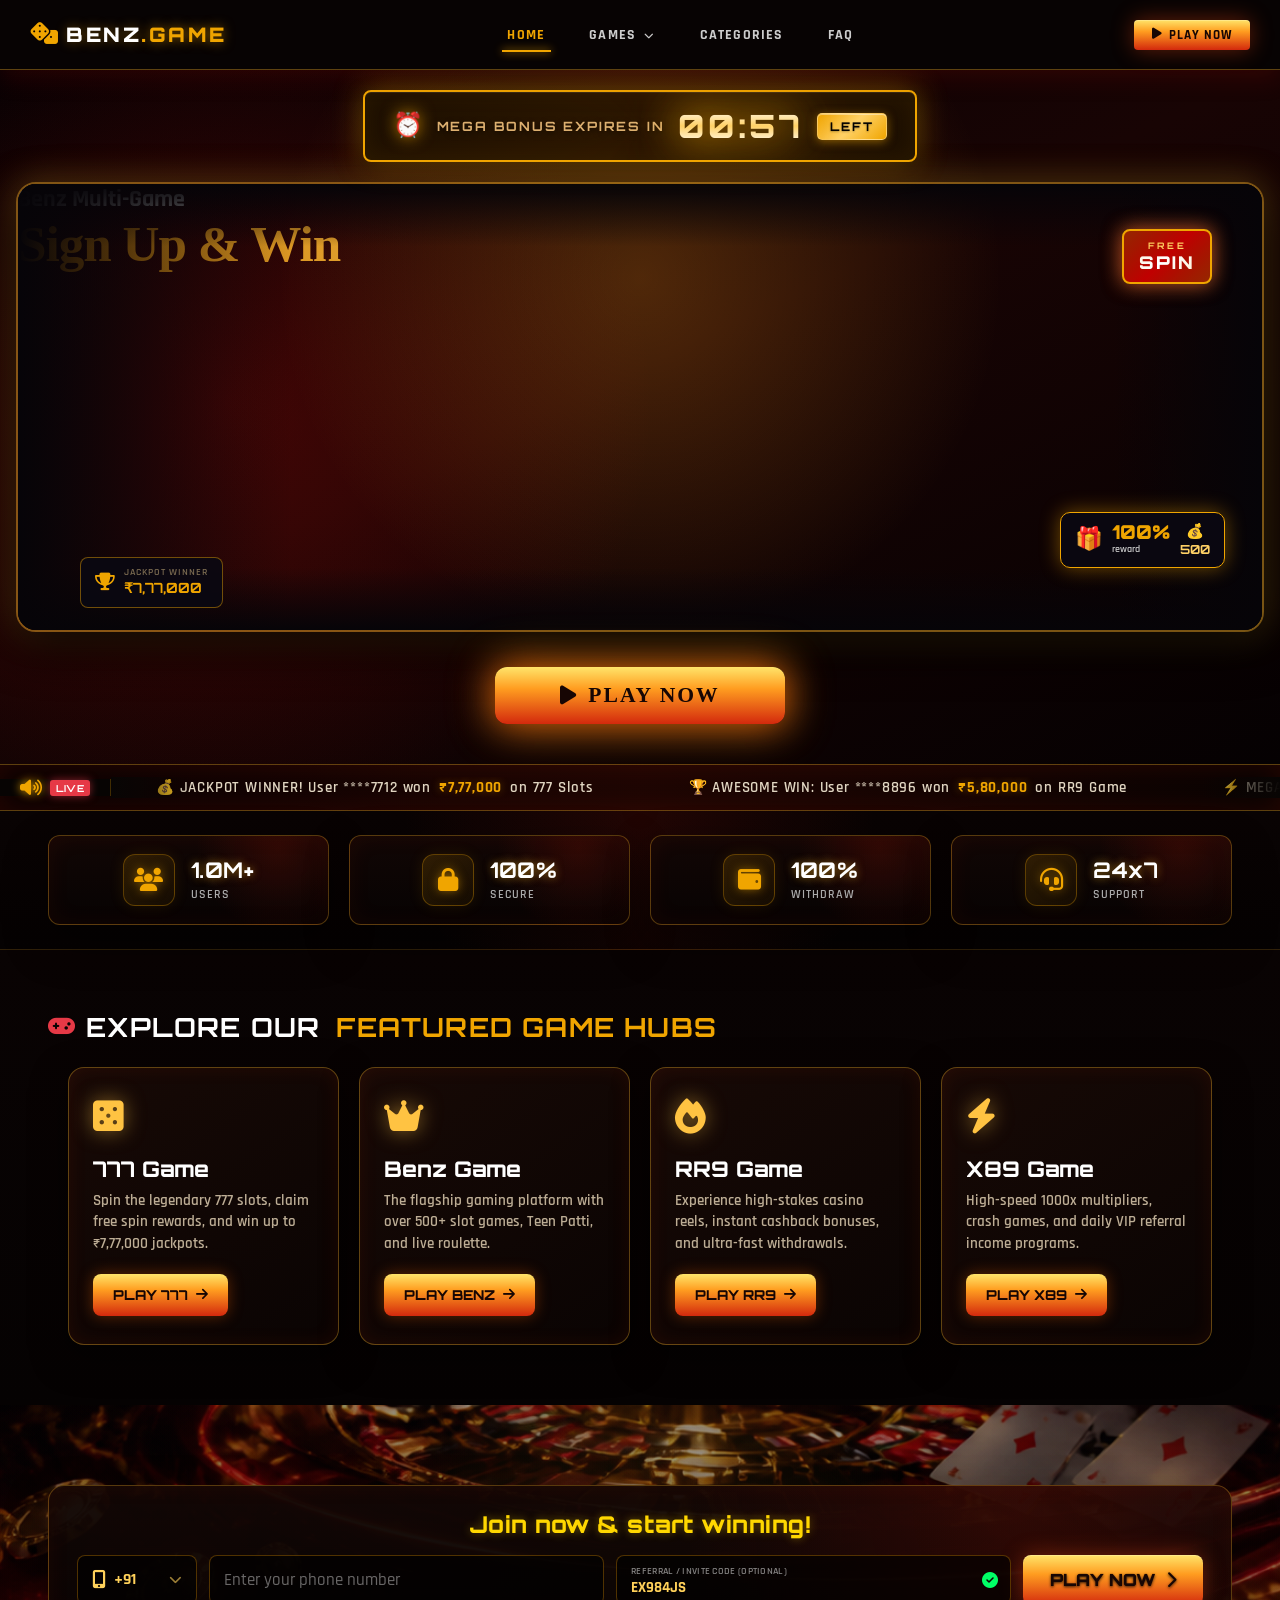
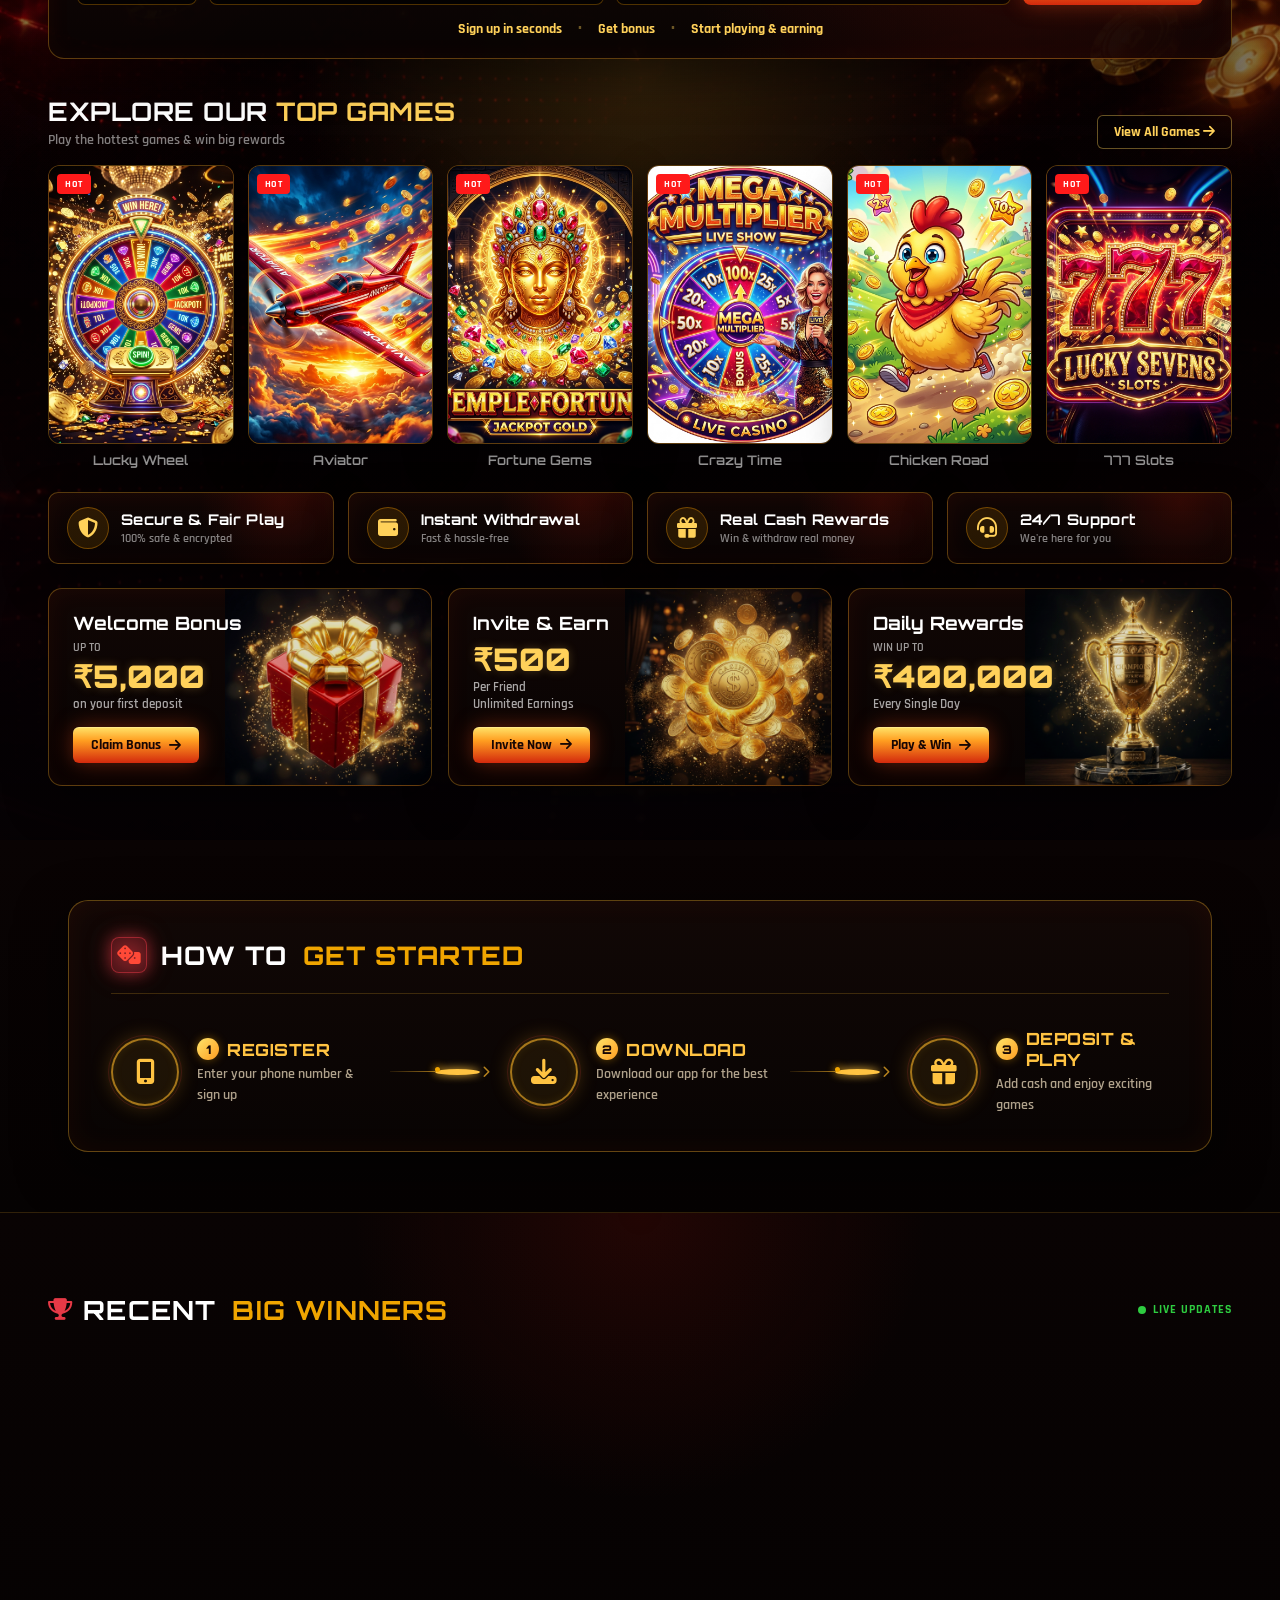
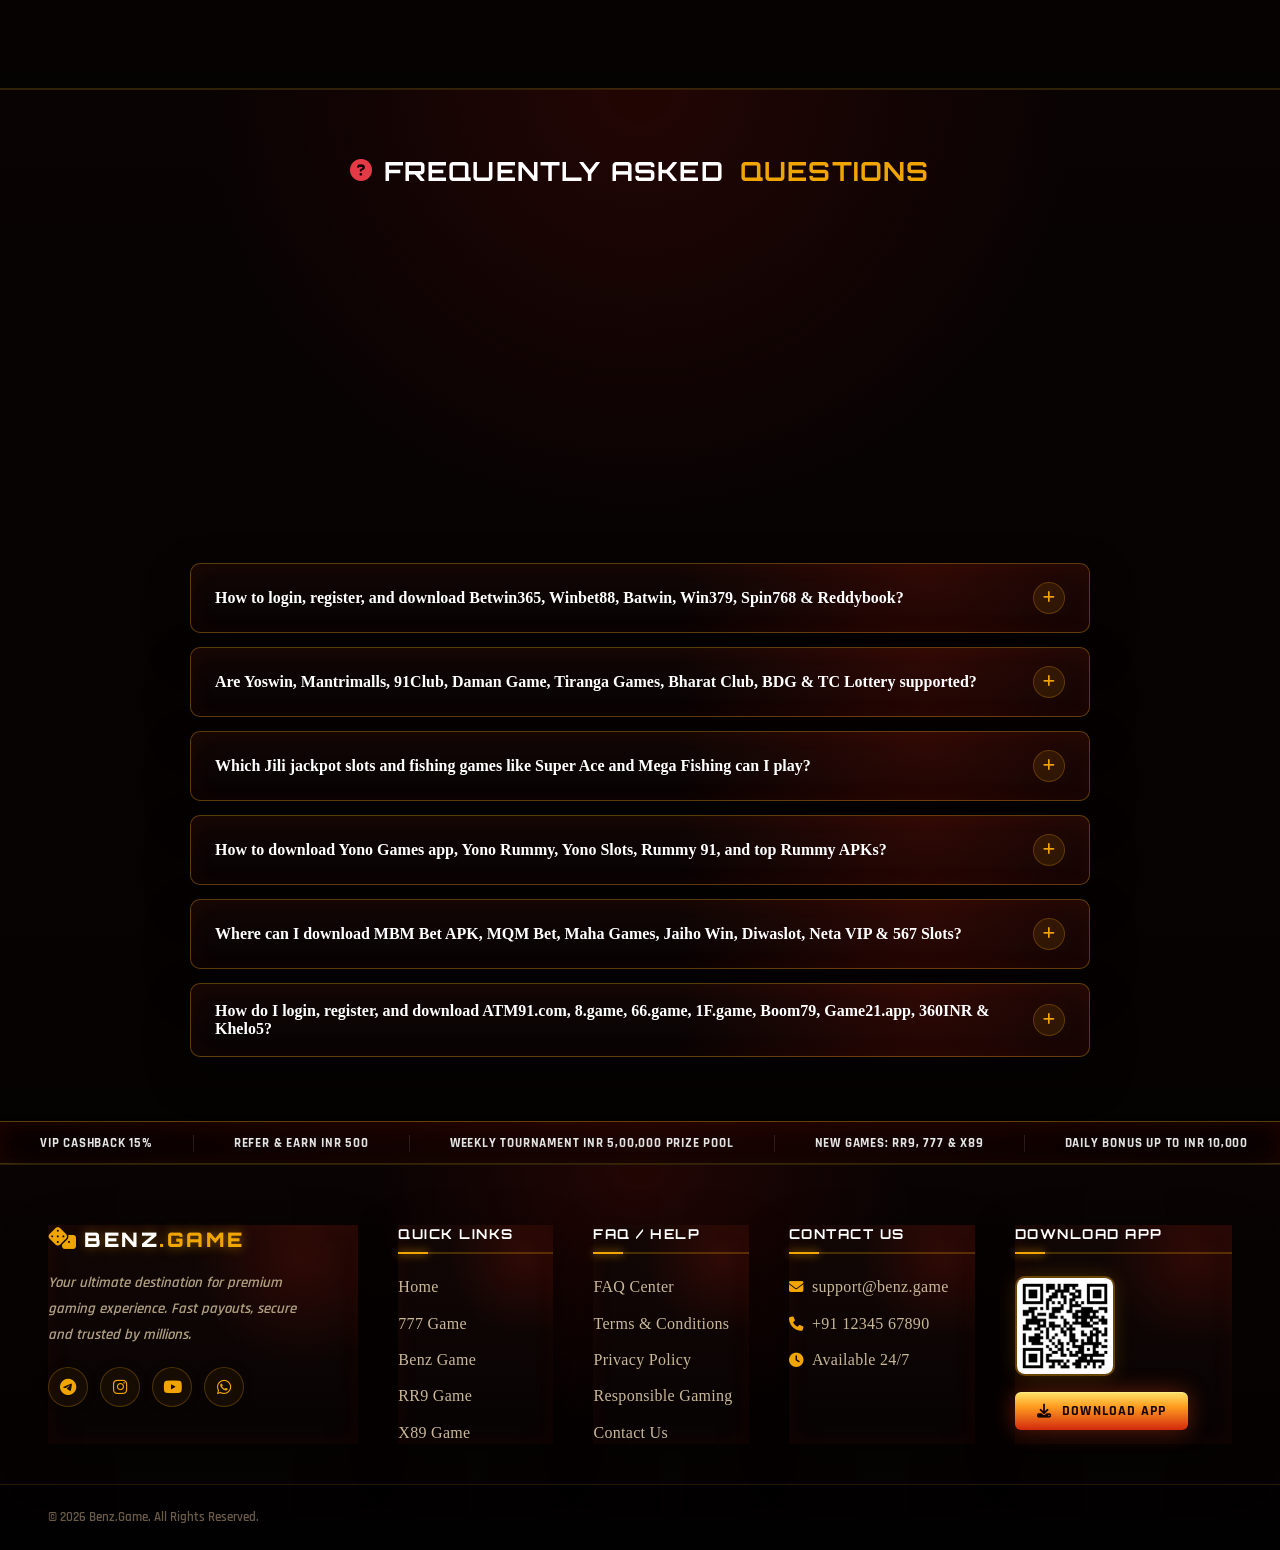
==== index.html @ 068cfc7d "Standardize footer design across all pages (index, category, 777, Benz, x89) to match RR9.html 5-col" ====
<!DOCTYPE html>
<html lang="en">

<head>
  <meta charset="UTF-8" />
  <meta name="viewport" content="width=device-width, initial-scale=1.0" />
  <title>Benz.Game - Ultimate Multi-Game Gaming Portal | RR9, 777 &amp; X89</title>
  <link rel="stylesheet" href="style.css" />
  <link
    href="https://fonts.googleapis.com/css2?family=Rajdhani:wght@400;500;600;700&family=Orbitron:wght@400;700;900&display=swap"
    rel="stylesheet" />
  <link rel="stylesheet" href="https://cdnjs.cloudflare.com/ajax/libs/font-awesome/6.5.0/css/all.min.css" />
  <style>
    main {
      display: flex;
      flex-direction: column;
    }

    main > .hero {
      order: 1;
    }

    main > .live-ticker-bar {
      order: 2;
    }

    main > .stats-bar {
      order: 3;
    }

    main > .section-featured-hubs {
      order: 4;
    }

    main > .rr9-lobby {
      order: 5;
    }

    main > .section-howto {
      order: 6;
    }

    main > .section-winners {
      order: 7;
    }

    main > .section-faq {
      order: 8;
    }

    /* ===== GAMES DROPDOWN MENU ===== */
    .nav-item-dropdown {
      position: relative;
      display: inline-flex;
      align-items: center;
    }

    .dropdown-menu {
      display: none;
      position: absolute;
      top: 100%;
      left: 0;
      min-width: 220px;
      background: rgba(12, 5, 5, 0.96);
      border: 1.5px solid rgba(255, 195, 66, 0.45);
      border-radius: 12px;
      padding: 10px 0;
      box-shadow: 0 14px 40px rgba(0, 0, 0, 0.85), 0 0 20px rgba(255, 184, 41, 0.15);
      z-index: 1000;
      backdrop-filter: blur(12px);
      -webkit-backdrop-filter: blur(12px);
    }

    .nav-item-dropdown:hover .dropdown-menu,
    .nav-item-dropdown:focus-within .dropdown-menu {
      display: flex;
      flex-direction: column;
      animation: fadeInDown 0.25s cubic-bezier(0.16, 1, 0.3, 1);
    }

    @keyframes fadeInDown {
      from {
        opacity: 0;
        transform: translateY(-8px);
      }
      to {
        opacity: 1;
        transform: translateY(0);
      }
    }

    .dropdown-menu a {
      display: flex;
      align-items: center;
      gap: 12px;
      padding: 12px 20px;
      color: #f7e6c6;
      text-decoration: none;
      font-family: 'Rajdhani', sans-serif;
      font-weight: 700;
      font-size: 0.98rem;
      letter-spacing: 0.5px;
      transition: background 0.2s, color 0.2s, padding-left 0.2s;
    }

    .dropdown-menu a:hover {
      background: rgba(255, 195, 66, 0.16);
      color: #ffc342;
      padding-left: 24px;
    }

    .dropdown-menu a i {
      color: #ffc342;
      font-size: 1.1rem;
      width: 20px;
      text-align: center;
    }

    /* Mobile Submenu */
    .mobile-dropdown {
      display: flex;
      flex-direction: column;
      padding-left: 16px;
      gap: 6px;
      margin-top: 4px;
      margin-bottom: 8px;
    }

    .mobile-dropdown a {
      font-size: 0.9rem !important;
      color: rgba(255, 215, 0, 0.85) !important;
      padding: 4px 10px !important;
    }

    /* FEATURED MULTI-GAME HUBS */
    .section-featured-hubs {
      padding: 60px 0;
      background: linear-gradient(180deg, #090303 0%, #050202 100%);
    }

    .hubs-grid {
      display: grid;
      grid-template-columns: repeat(4, 1fr);
      gap: 20px;
      width: min(1400px, calc(100% - 40px));
      margin: 0 auto;
    }

    .hub-card {
      position: relative;
      border-radius: 16px;
      padding: 28px 24px;
      background: linear-gradient(145deg, rgba(25, 10, 6, 0.92) 0%, rgba(10, 4, 3, 0.96) 100%);
      border: 1.5px solid rgba(255, 184, 41, 0.35);
      box-shadow: 0 12px 35px rgba(0, 0, 0, 0.5), inset 0 0 20px rgba(255, 60, 20, 0.08);
      display: flex;
      flex-direction: column;
      align-items: flex-start;
      transition: transform 0.3s, border-color 0.3s, box-shadow 0.3s;
      overflow: hidden;
    }

    .hub-card:hover {
      transform: translateY(-8px);
      border-color: #ffc342;
      box-shadow: 0 18px 45px rgba(255, 140, 0, 0.3);
    }

    .hub-icon {
      font-size: 2.2rem;
      color: #ffc342;
      margin-bottom: 14px;
      filter: drop-shadow(0 0 10px rgba(255, 195, 66, 0.5));
    }

    .hub-title {
      font-family: 'Orbitron', sans-serif;
      font-size: 1.35rem;
      font-weight: 800;
      color: #fff;
      margin: 0 0 8px;
    }

    .hub-desc {
      font-family: 'Rajdhani', sans-serif;
      font-size: 0.92rem;
      color: rgba(247, 230, 198, 0.75);
      margin: 0 0 20px;
      line-height: 1.45;
    }

    .btn-hub-play {
      margin-top: auto;
      height: 42px;
      padding: 0 20px;
      display: inline-flex;
      align-items: center;
      gap: 8px;
      border-radius: 8px;
      background: linear-gradient(180deg, #ffe46a 0%, #ff9d20 38%, #d3290d 100%);
      color: #170604;
      font-family: 'Orbitron', sans-serif;
      font-weight: 800;
      font-size: 0.85rem;
      text-decoration: none;
      text-transform: uppercase;
      box-shadow: 0 0 15px rgba(255, 100, 0, 0.35);
      transition: transform 0.2s, box-shadow 0.2s;
    }

    .btn-hub-play:hover {
      transform: scale(1.04);
      color: #170604;
      box-shadow: 0 0 25px rgba(255, 140, 0, 0.6);
    }

    @media (max-width: 1024px) {
      .hubs-grid {
        grid-template-columns: repeat(2, 1fr);
      }
    }

    @media (max-width: 560px) {
      .hubs-grid {
        grid-template-columns: 1fr;
      }
    }

    /* THEME OVERRIDES */
    body {
      background:
        radial-gradient(circle at 10% 18%, rgba(164, 14, 8, .25), transparent 26%),
        radial-gradient(circle at 88% 12%, rgba(255, 183, 38, .16), transparent 28%),
        linear-gradient(180deg, #050104 0%, #100303 42%, #050203 100%);
      color: #f7e6c6;
    }

    .navbar {
      background: rgba(5, 1, 3, .96);
      border-bottom: 1px solid rgba(255, 184, 41, .28);
      box-shadow: 0 8px 24px rgba(150, 9, 4, .2);
    }

    .hero {
      position: relative;
      margin-top: 70px !important;
      padding-top: 20px !important;
      padding-bottom: 40px !important;
      height: auto !important;
      min-height: auto !important;
      background:
        radial-gradient(circle at 50% 30%, rgba(255, 149, 25, .25), transparent 45%),
        radial-gradient(circle at 18% 48%, rgba(186, 13, 9, .28), transparent 38%),
        linear-gradient(155deg, #060103 0%, #180404 46%, #050102 100%);
    }

    .hero-timer {
      display: flex;
      justify-content: center;
      align-items: center;
      margin: 0 auto 20px auto !important;
      position: relative;
      z-index: 10;
    }

    /* FULL WIDTH HERO & CENTERED PLAY BUTTON FIX */
    .hero-container.full-width-hero {
      position: relative !important;
      flex-direction: column !important;
      align-items: center !important;
      justify-content: center !important;
      width: 100% !important;
      max-width: 1400px !important;
      padding: 0 16px !important;
      margin: 0 auto !important;
    }

    .hero-visual.full-width-visual {
      position: relative !important;
      top: 0 !important;
      left: 0 !important;
      right: 0 !important;
      width: 100% !important;
      max-width: 1350px !important;
      height: clamp(340px, 50vh, 560px) !important;
      margin: 0 auto 20px auto !important;
      border-radius: 20px !important;
      overflow: hidden !important;
      box-shadow: 0 16px 45px rgba(0, 0, 0, 0.9), 0 0 35px rgba(255, 184, 41, 0.35) !important;
      border: 2px solid rgba(255, 184, 41, 0.45) !important;
    }

    .hero-video-wrapper {
      position: absolute !important;
      inset: 0 !important;
      width: 100% !important;
      height: 100% !important;
      overflow: hidden !important;
      z-index: 2 !important;
    }

    .hero-video {
      width: 100% !important;
      height: 100% !important;
      object-fit: cover !important;
      object-position: center !important;
      display: block !important;
    }

    .hero-content.centered-cta-wrap {
      position: relative !important;
      z-index: 10 !important;
      width: 100% !important;
      max-width: 100% !important;
      padding: 0 !important;
      margin: 15px auto 0 auto !important;
      display: flex !important;
      justify-content: center !important;
      align-items: center !important;
      text-align: center !important;
    }

    .hero-cta.centered-cta {
      display: flex !important;
      justify-content: center !important;
      align-items: center !important;
      width: 100% !important;
      margin: 0 auto !important;
    }

    .btn-hero-center {
      padding: 16px 65px !important;
      font-size: 1.35rem !important;
      letter-spacing: 2px !important;
      border-radius: 12px !important;
      box-shadow: 0 0 35px rgba(255, 100, 0, 0.7), 0 0 50px rgba(255, 184, 41, 0.45) !important;
      cursor: pointer;
    }

    .btn-download-nav,
    .btn-cta-primary,
    .btn-vip-join,
    .btn-claim,
    .btn-download-app,
    .rr9-play-btn,
    .rr9-promo-btn {
      background: linear-gradient(180deg, #ffe46a 0%, #ff9d20 38%, #d3290d 100%);
      color: #170604;
      border-color: rgba(255, 222, 115, .72);
      box-shadow: 0 0 22px rgba(255, 76, 22, .38), inset 0 1px 0 rgba(255, 255, 255, .22);
    }

    .live-ticker-bar,
    .promo-strip {
      background: linear-gradient(90deg, rgba(7, 2, 2, .96), rgba(28, 5, 3, .96), rgba(7, 2, 2, .96));
      border-top: 1px solid rgba(255, 183, 38, .34);
      border-bottom: 1px solid rgba(255, 183, 38, .34);
      box-shadow: inset 0 0 28px rgba(180, 22, 8, .16);
    }

    .stats-bar,
    .section-winners,
    .section-faq,
    .footer {
      background:
        radial-gradient(circle at 50% 0%, rgba(149, 18, 8, .18), transparent 36%),
        linear-gradient(180deg, #090303 0%, #050202 100%);
      border-color: rgba(255, 183, 38, .16);
    }

    .stat-item,
    .winner-card,
    .faq-item,
    .footer-col,
    .rr9-register-box,
    .rr9-game-card,
    .rr9-trust-item,
    .rr9-promo-card {
      background:
        radial-gradient(circle at 82% 15%, rgba(188, 25, 9, .18), transparent 34%),
        linear-gradient(180deg, rgba(18, 7, 5, .94), rgba(7, 3, 3, .94));
      border-color: rgba(255, 174, 35, .32);
      box-shadow: 0 18px 44px rgba(0, 0, 0, .38), inset 0 0 24px rgba(255, 56, 20, .06);
    }

    .rr9-lobby {
      background:
        linear-gradient(180deg, rgba(5, 1, 3, .28) 0%, rgba(5, 1, 3, .88) 100%),
        url("assect/rr9-casino-banner-bg.png") center top / cover no-repeat;
    }
  </style>
</head>

<body>
  <!-- ===== NAVBAR ===== -->
  <header class="navbar">
    <div class="nav-container">
      <a href="index.html" class="logo" aria-label="Benz.Game Home">
        <span class="logo-icon"><i class="fas fa-dice"></i></span>
        <span class="logo-text">BENZ<span class="logo-accent">.GAME</span></span>
      </a>
      <nav class="nav-links">
        <a href="index.html" class="nav-link active">HOME</a>

        <!-- GAMES DROPDOWN -->
        <div class="nav-item-dropdown">
          <a href="#games" class="nav-link has-dropdown">GAMES <i class="fas fa-chevron-down"></i></a>
          <div class="dropdown-menu">
            <a href="games/777.html"><i class="fas fa-dice-five"></i> 777 Game</a>
            <a href="games/BENZGAME.html"><i class="fas fa-crown"></i> Benz Game</a>
            <a href="games/RR9.html"><i class="fas fa-fire"></i> RR9 Game</a>
            <a href="games/x89.html"><i class="fas fa-bolt"></i> X89 Game</a>
          </div>
        </div>

        <a href="category.html" class="nav-link">CATEGORIES</a>
        <a href="#faq" class="nav-link">FAQ</a>
      </nav>
      <div class="nav-actions">
        <button class="btn-download-nav"><i class="fas fa-play"></i> PLAY NOW</button>
      </div>
      <button class="hamburger" id="hamburger" aria-label="Menu" aria-expanded="false">
        <span></span><span></span><span></span>
      </button>
    </div>
    <div class="mobile-menu" id="mobileMenu">
      <a href="index.html">HOME</a>
      <a href="#games">ALL GAMES</a>
      <div class="mobile-dropdown">
        <a href="games/777.html">🎰 777 Game</a>
        <a href="games/BENZGAME.html">👑 Benz Game</a>
        <a href="games/RR9.html">🔥 RR9 Game</a>
        <a href="games/x89.html">⚡ X89 Game</a>
      </div>
      <a href="category.html">CATEGORIES</a>
      <a href="#faq">FAQ</a>
      <div class="mobile-actions">
        <button class="btn-download-nav"><i class="fas fa-play"></i> PLAY NOW</button>
      </div>
    </div>
  </header>

  <!-- ===== HERO ===== -->
  <main>
    <section class="hero">
      <div class="hero-timer">
        <div class="timer-inner">
          <span class="timer-icon">⏰</span>
          <span class="timer-label">MEGA BONUS EXPIRES IN</span>
          <span class="timer-display" id="heroTimer">01:00</span>
          <span class="timer-tag">LEFT</span>
        </div>
      </div>

      <div class="hero-container full-width-hero">
        <div class="hero-visual full-width-visual">
          <div class="hero-video-wrapper">
            <video id="heroVideo" class="hero-video" src="assect/Create_a_premium_cinematic_cas.mp4" autoplay muted loop
              playsinline preload="auto"></video>
          </div>
          <h1 class="hero-video-title">
            <span class="hero-title-line">Benz Multi-Game</span>
            <span class="hero-highlight">Sign Up &amp; Win</span>
          </h1>
          <div class="free-spin-badge">
            <div class="badge-glow"></div>
            <span class="badge-label">FREE</span>
            <span class="badge-main">SPIN</span>
          </div>
          <div class="reward-card">
            <div class="reward-icon">🎁</div>
            <div class="reward-text">
              <span class="reward-percent">100%</span>
              <span class="reward-label">reward</span>
            </div>
            <div class="reward-coins"><span class="coin">💰</span><span class="coin-value">500</span></div>
          </div>
          <div class="jackpot-winner">
            <i class="fas fa-trophy"></i>
            <div><span class="jackpot-label">JACKPOT WINNER</span><span class="jackpot-amount">₹7,77,000</span></div>
          </div>
        </div>

        <div class="hero-content centered-cta-wrap">
          <div class="hero-cta centered-cta">
            <button class="btn-cta-primary btn-hero-center"><i class="fas fa-play"></i> PLAY NOW</button>
          </div>
        </div>
      </div>
    </section>

    <!-- ===== LIVE TICKER ===== -->
    <div class="live-ticker-bar">
      <div class="ticker-left">
        <i class="fas fa-volume-up"></i>
        <span class="ticker-badge">LIVE</span>
      </div>
      <div class="ticker-scroll-wrap">
        <div class="ticker-scroll">
          <span>💰 JACKPOT WINNER! User ****7712 won <strong>₹7,77,000</strong> on 777 Slots</span>
          <span>🏆 AWESOME WIN: User ****8896 won <strong>₹5,80,000</strong> on RR9 Game</span>
          <span>⚡ MEGA WIN: User ****8921 won <strong>₹2,50,000</strong> on X89 Game</span>
          <span>✈️ CRASH WIN: User ****5621 won <strong>₹1,85,000</strong> on Aviator</span>
          <span>💰 JACKPOT WINNER! User ****7712 won <strong>₹7,77,000</strong> on 777 Slots</span>
          <span>🏆 AWESOME WIN: User ****8896 won <strong>₹5,80,000</strong> on RR9 Game</span>
          <span>⚡ MEGA WIN: User ****8921 won <strong>₹2,50,000</strong> on X89 Game</span>
          <span>✈️ CRASH WIN: User ****5621 won <strong>₹1,85,000</strong> on Aviator</span>
        </div>
      </div>
    </div>

    <!-- ===== STATS BAR ===== -->
    <section class="stats-bar">
      <div class="stats-container">
        <div class="stat-item">
          <div class="stat-icon-wrap"><i class="fas fa-users stat-icon"></i></div>
          <div class="stat-info">
            <span class="stat-number" data-target="1000000">0</span>
            <span class="stat-label">Users</span>
          </div>
        </div>
        <div class="stat-item">
          <div class="stat-icon-wrap"><i class="fas fa-lock stat-icon"></i></div>
          <div class="stat-info"><span class="stat-number">100%</span><span class="stat-label">Secure</span></div>
        </div>
        <div class="stat-item">
          <div class="stat-icon-wrap"><i class="fas fa-wallet stat-icon"></i></div>
          <div class="stat-info"><span class="stat-number">100%</span><span class="stat-label">Withdraw</span></div>
        </div>
        <div class="stat-item">
          <div class="stat-icon-wrap"><i class="fas fa-headset stat-icon"></i></div>
          <div class="stat-info"><span class="stat-number">24x7</span><span class="stat-label">Support</span></div>
        </div>
      </div>
    </section>

    <!-- ===== FEATURED MULTI-GAME HUBS ===== -->
    <section class="section-featured-hubs" id="games">
      <div class="section-container">
        <div class="section-header">
          <h2 class="section-title"><i class="fas fa-gamepad"></i> EXPLORE OUR <span class="accent">FEATURED GAME HUBS</span></h2>
        </div>

        <div class="hubs-grid">
          <!-- Hub 1: 777 Game -->
          <div class="hub-card">
            <div class="hub-icon"><i class="fas fa-dice-five"></i></div>
            <h3 class="hub-title">777 Game</h3>
            <p class="hub-desc">Spin the legendary 777 slots, claim free spin rewards, and win up to ₹7,77,000 jackpots.</p>
            <a href="games/777.html" class="btn-hub-play">Play 777 <i class="fas fa-arrow-right"></i></a>
          </div>

          <!-- Hub 2: Benz Game -->
          <div class="hub-card">
            <div class="hub-icon"><i class="fas fa-crown"></i></div>
            <h3 class="hub-title">Benz Game</h3>
            <p class="hub-desc">The flagship gaming platform with over 500+ slot games, Teen Patti, and live roulette.</p>
            <a href="games/BENZGAME.html" class="btn-hub-play">Play Benz <i class="fas fa-arrow-right"></i></a>
          </div>

          <!-- Hub 3: RR9 Game -->
          <div class="hub-card">
            <div class="hub-icon"><i class="fas fa-fire"></i></div>
            <h3 class="hub-title">RR9 Game</h3>
            <p class="hub-desc">Experience high-stakes casino reels, instant cashback bonuses, and ultra-fast withdrawals.</p>
            <a href="games/RR9.html" class="btn-hub-play">Play RR9 <i class="fas fa-arrow-right"></i></a>
          </div>

          <!-- Hub 4: X89 Game -->
          <div class="hub-card">
            <div class="hub-icon"><i class="fas fa-bolt"></i></div>
            <h3 class="hub-title">X89 Game</h3>
            <p class="hub-desc">High-speed 1000x multipliers, crash games, and daily VIP referral income programs.</p>
            <a href="games/x89.html" class="btn-hub-play">Play X89 <i class="fas fa-arrow-right"></i></a>
          </div>
        </div>
      </div>
    </section>

    <!-- ===== LOBBY SECTION ===== -->
    <section class="rr9-lobby">
      <div class="rr9-shell">
        <div class="rr9-register-box">
          <h1 class="rr9-register-title">Join now &amp; start winning!</h1>
          <div class="rr9-register-row">
            <div class="rr9-input-group rr9-country-group">
              <i class="fas fa-mobile-screen-button"></i>
              <span class="rr9-country-val">+91</span>
              <i class="fas fa-chevron-down rr9-chevron"></i>
            </div>
            <div class="rr9-phone-group rr9-input-group">
              <input class="rr9-phone" type="tel" placeholder="Enter your phone number" aria-label="Phone number" />
            </div>
            <div class="rr9-input-group rr9-ref-group">
              <div class="rr9-ref-label-container">
                <span class="rr9-ref-label">Referral / Invite Code (Optional)</span>
              </div>
              <input class="rr9-ref-input" type="text" value="EX984JS" readonly aria-label="Referral Code" />
              <span class="rr9-check-icon"><i class="fas fa-circle-check"></i></span>
            </div>
            <a href="#" class="rr9-play-btn">Play Now <i class="fas fa-chevron-right"></i></a>
          </div>
          <div class="rr9-mini-steps">
            <span>Sign up in seconds</span>
            <span class="sep">&middot;</span>
            <span>Get bonus</span>
            <span class="sep">&middot;</span>
            <span>Start playing &amp; earning</span>
          </div>
        </div>

        <div class="rr9-section-head">
          <div class="rr9-section-title-wrap">
            <h2 class="rr9-heading">EXPLORE OUR <span style="color: #ffd15a;">TOP GAMES</span></h2>
            <p class="rr9-subheading">Play the hottest games &amp; win big rewards</p>
          </div>
          <a href="#games" class="rr9-view-all">View All Games <i class="fas fa-arrow-right"></i></a>
        </div>

        <div class="rr9-games">
          <!-- Card 1: Lucky Wheel -->
          <div class="rr9-game-card-wrapper">
            <a href="games/777.html" class="rr9-game-card">
              <span class="rr9-hot">HOT</span>
              <img src="assect/top_lucky_wheel.png" alt="Lucky Wheel" />
            </a>
            <span class="rr9-game-label">Lucky Wheel</span>
          </div>
          <!-- Card 2: Aviator -->
          <div class="rr9-game-card-wrapper">
            <a href="games/x89.html" class="rr9-game-card">
              <span class="rr9-hot">HOT</span>
              <img src="assect/top_aviator.png" alt="Aviator" />
            </a>
            <span class="rr9-game-label">Aviator</span>
          </div>
          <!-- Card 3: Fortune Gems -->
          <div class="rr9-game-card-wrapper">
            <a href="games/RR9.html" class="rr9-game-card">
              <span class="rr9-hot">HOT</span>
              <img src="assect/top_fortune_gems.png" alt="Fortune Gems" />
            </a>
            <span class="rr9-game-label">Fortune Gems</span>
          </div>
          <!-- Card 4: Crazy Time -->
          <div class="rr9-game-card-wrapper">
            <a href="games/BENZGAME.html" class="rr9-game-card">
              <span class="rr9-hot">HOT</span>
              <img src="assect/top_crazy_time.png" alt="Crazy Time" />
            </a>
            <span class="rr9-game-label">Crazy Time</span>
          </div>
          <!-- Card 5: Chicken Road -->
          <div class="rr9-game-card-wrapper">
            <a href="games/777.html" class="rr9-game-card">
              <span class="rr9-hot">HOT</span>
              <img src="assect/top_chicken_road.png" alt="Chicken Road" />
            </a>
            <span class="rr9-game-label">Chicken Road</span>
          </div>
          <!-- Card 6: 777 Slots -->
          <div class="rr9-game-card-wrapper">
            <a href="games/777.html" class="rr9-game-card">
              <span class="rr9-hot">HOT</span>
              <img src="assect/top_crazy_777.png" alt="777 Slots" />
            </a>
            <span class="rr9-game-label">777 Slots</span>
          </div>
        </div>

        <div class="rr9-trust-row">
          <div class="rr9-trust-item">
            <div class="rr9-trust-icon-box"><i class="fas fa-shield-halved"></i></div>
            <div class="rr9-trust-text">
              <h3>Secure &amp; Fair Play</h3>
              <p>100% safe &amp; encrypted</p>
            </div>
          </div>
          <div class="rr9-trust-item">
            <div class="rr9-trust-icon-box"><i class="fas fa-wallet"></i></div>
            <div class="rr9-trust-text">
              <h3>Instant Withdrawal</h3>
              <p>Fast &amp; hassle-free</p>
            </div>
          </div>
          <div class="rr9-trust-item">
            <div class="rr9-trust-icon-box"><i class="fas fa-gift"></i></div>
            <div class="rr9-trust-text">
              <h3>Real Cash Rewards</h3>
              <p>Win &amp; withdraw real money</p>
            </div>
          </div>
          <div class="rr9-trust-item">
            <div class="rr9-trust-icon-box"><i class="fas fa-headset"></i></div>
            <div class="rr9-trust-text">
              <h3>24/7 Support</h3>
              <p>We're here for you</p>
            </div>
          </div>
        </div>

        <div class="rr9-promo-row">
          <div class="rr9-promo-card">
            <div class="rr9-promo-content">
              <span class="rr9-promo-title">Welcome Bonus</span>
              <span class="rr9-promo-sub">Up to</span>
              <div class="rr9-promo-value">&#8377;5,000</div>
              <span class="rr9-promo-desc">on your first deposit</span>
              <a href="#" class="rr9-promo-btn">Claim Bonus <i class="fas fa-arrow-right"></i></a>
            </div>
            <img src="assect/rr9_gift_box.png" alt="Welcome Bonus" class="rr9-promo-image" />
          </div>
          <div class="rr9-promo-card">
            <div class="rr9-promo-content">
              <span class="rr9-promo-title">Invite &amp; Earn</span>
              <div class="rr9-promo-value">&#8377;500</div>
              <span class="rr9-promo-desc">Per Friend<br>Unlimited Earnings</span>
              <a href="#" class="rr9-promo-btn">Invite Now <i class="fas fa-arrow-right"></i></a>
            </div>
            <img src="assect/rr9_gold_coins.png" alt="Invite & Earn" class="rr9-promo-image" />
          </div>
          <div class="rr9-promo-card">
            <div class="rr9-promo-content">
              <span class="rr9-promo-title">Daily Rewards</span>
              <span class="rr9-promo-sub">Win up to</span>
              <div class="rr9-promo-value">&#8377;400,000</div>
              <span class="rr9-promo-desc">Every Single Day</span>
              <a href="#" class="rr9-promo-btn">Play &amp; Win <i class="fas fa-arrow-right"></i></a>
            </div>
            <img src="assect/rr9_gold_trophy.png" alt="Daily Rewards" class="rr9-promo-image" />
          </div>
        </div>
      </div>
    </section>

    <!-- ===== HOW TO GET STARTED ===== -->
    <section class="section-howto" id="how-to-start">
      <div class="section-container">
        <div class="howto-card">
          <div class="howto-header">
            <span class="logo-icon red-accent"><i class="fas fa-dice"></i></span>
            <h2 class="section-title">HOW TO <span class="accent">GET STARTED</span></h2>
          </div>
          <div class="steps-flow">
            <!-- Step 1 -->
            <div class="step-item">
              <div class="step-icon-wrap">
                <i class="fas fa-mobile-screen-button"></i>
              </div>
              <div class="step-info">
                <div class="step-heading-row">
                  <span class="step-badge">1</span>
                  <h3 class="step-name">REGISTER</h3>
                </div>
                <p class="step-text">Enter your phone number &amp; sign up</p>
              </div>
            </div>

            <!-- Connector 1 -->
            <div class="step-connector">
              <span class="line-dot"></span>
              <i class="fas fa-chevron-right connector-arrow"></i>
            </div>

            <!-- Step 2 -->
            <div class="step-item">
              <div class="step-icon-wrap">
                <i class="fas fa-download"></i>
              </div>
              <div class="step-info">
                <div class="step-heading-row">
                  <span class="step-badge">2</span>
                  <h3 class="step-name">DOWNLOAD</h3>
                </div>
                <p class="step-text">Download our app for the best experience</p>
              </div>
            </div>

            <!-- Connector 2 -->
            <div class="step-connector">
              <span class="line-dot"></span>
              <i class="fas fa-chevron-right connector-arrow"></i>
            </div>

            <!-- Step 3 -->
            <div class="step-item">
              <div class="step-icon-wrap">
                <i class="fas fa-gift"></i>
              </div>
              <div class="step-info">
                <div class="step-heading-row">
                  <span class="step-badge">3</span>
                  <h3 class="step-name">DEPOSIT &amp; PLAY</h3>
                </div>
                <p class="step-text">Add cash and enjoy exciting games</p>
              </div>
            </div>
          </div>
        </div>
      </div>
    </section>

    <!-- ===== RECENT WINNERS ===== -->
    <section class="section-winners">
      <div class="section-container">
        <div class="section-header">
          <h2 class="section-title"><i class="fas fa-trophy"></i> RECENT <span class="accent">BIG WINNERS</span></h2>
          <span class="winners-live"><span class="pulse-dot"></span> LIVE UPDATES</span>
        </div>
        <div class="winners-grid">
          <div class="winner-card">
            <div class="winner-avatar">
              <img src="assect/winner_rahul.png" alt="Rohan V.">
              <span class="winner-rank rank-1">🥇</span>
            </div>
            <div class="winner-info">
              <span class="winner-name">Rohan V.</span>
              <span class="winner-game"><i class="fas fa-gamepad"></i> 777 Slots</span>
            </div>
            <div class="winner-amount">
              <span class="won-label">WON</span>
              <span class="won-value">₹7,77,000</span>
            </div>
          </div>

          <div class="winner-card">
            <div class="winner-avatar">
              <img src="assect/winner_priya.png" alt="Rahul K.">
              <span class="winner-rank rank-2">🥈</span>
            </div>
            <div class="winner-info">
              <span class="winner-name">Rahul K.</span>
              <span class="winner-game"><i class="fas fa-gamepad"></i> RR9 Game</span>
            </div>
            <div class="winner-amount">
              <span class="won-label">WON</span>
              <span class="won-value">₹5,80,000</span>
            </div>
          </div>

          <div class="winner-card">
            <div class="winner-avatar">
              <img src="assect/winner_arjun.png" alt="Yash K.">
              <span class="winner-rank rank-3">🥉</span>
            </div>
            <div class="winner-info">
              <span class="winner-name">Yash K.</span>
              <span class="winner-game"><i class="fas fa-gamepad"></i> X89 Game</span>
            </div>
            <div class="winner-amount">
              <span class="won-label">WON</span>
              <span class="won-value">₹2,50,000</span>
            </div>
          </div>

          <div class="winner-card">
            <div class="winner-avatar">
              <img src="assect/winner_sneha.png" alt="Kabir S.">
              <span class="winner-rank rank-4">⭐</span>
            </div>
            <div class="winner-info">
              <span class="winner-name">Kabir S.</span>
              <span class="winner-game"><i class="fas fa-gamepad"></i> Aviator</span>
            </div>
            <div class="winner-amount">
              <span class="won-label">WON</span>
              <span class="won-value">₹1,85,000</span>
            </div>
          </div>

          <div class="winner-card">
            <div class="winner-avatar">
              <img src="assect/winner_vikram.png" alt="Aman P.">
              <span class="winner-rank rank-5">⭐</span>
            </div>
            <div class="winner-info">
              <span class="winner-name">Aman P.</span>
              <span class="winner-game"><i class="fas fa-gamepad"></i> Benz Game</span>
            </div>
            <div class="winner-amount">
              <span class="won-label">WON</span>
              <span class="won-value">₹95,000</span>
            </div>
          </div>
        </div>
      </div>
    </section>

    <!-- ===== FAQ SECTION ===== -->
    <section class="section-faq" id="faq">
      <div class="section-container">
        <h2 class="section-title centered">
          <i class="fas fa-question-circle"></i> FREQUENTLY ASKED <span class="accent">QUESTIONS</span>
        </h2>

        <div class="faq-list">
          <!-- FAQ 1: FN7, IV7, IX7, IN7 & Short Domains -->
          <div class="faq-item">
            <button class="faq-question">
              <span>How do I register, login, and download FN7, IV7, IX7, IN7, and 888 game APKs on Benz.Game?</span>
              <span class="faq-icon"><i class="fas fa-plus"></i></span>
            </button>
            <div class="faq-answer">
              <p>To register, login, download, or claim bonuses across FN7 (fn7 login, fn7 register, fn7 download, fn7 app download, fn7 apk download, fn7 game download, fn7 game login, fn7 game register, fn7 bonus, fn7 withdrawal, fn7 official website, fn7in.co.in, fn7.com), IV7 (iv7 login, iv7 register, iv7 download, iv7 app download, iv7 apk download, iv7 game download, iv7 game login, iv7 game register, iv7 bonus, iv7 withdrawal), IX7 (ix7 login, ix7 register, ix7 download, ix7 app download, ix7 apk download, ix7 game download, ix7 game login, ix7 game register, ix7 bonus, ix7 withdrawal), and IN7 (in7 slots, spin in7, in7 login, in7 register, in7 download, in7 app download, in7 apk download, in7 game download, in7 game login, in7 game register, in7 bonus, in7 withdrawal), Benz.Game is your official hub. We provide direct access to top gaming portals like 888 slots, 888 game, 888.game, 888win.club, 888in.com, in888 slot, slots88, mega88 slot, gold88 slot, 88slot.games, 99.game, 999.com, 999in.com, 333win.com, 333in.game, 555.game, 555in.com, 111.com, bb9.com, cc7.com, aa1.com, and zz7.com. Simply download our official APK to enjoy high-stakes slots, instant withdrawal features, and verified account security.</p>
            </div>
          </div>

          <!-- FAQ 2: DD1, G5, XX6 & Short Casino Brands -->
          <div class="faq-item">
            <button class="faq-question">
              <span>What are DD1, DD.Game, G5.Bet, XX6, and RR9 official login and APK download steps?</span>
              <span class="faq-icon"><i class="fas fa-plus"></i></span>
            </button>
            <div class="faq-answer">
              <p>For seamless access to DD1 (dd1 login, dd1 register, dd1 download, dd1 app download, dd1 apk download, dd1 game download, dd1 game login, dd1 game register, dd1 bonus, dd1 withdrawal), DD.Game (dd.game, dd.game login, dd.game register, dd.game download, dd.game app download, dd.game apk download), G5 (g5 login, g5 register, g5 download, g5 app download, g5 apk download, g5.bet), XX6 (xx6.com, xx6 login, xx6 register, xx6 download), and RR9 (rr9 login, rr9 register, rr9 download, rr9.com), Benz.Game offers direct verified links. Users can complete account registration, sign in securely, download official Android APK packages, and receive instant welcome bonuses with rapid 24/7 withdrawal support directly to local bank accounts or UPI.</p>
            </div>
          </div>

          <!-- FAQ 3: Benz & Car Spin Games -->
          <div class="faq-item">
            <button class="faq-question">
              <span>How to play BMW vs Benz game, car roulette, and lucky wheel car spin games on Benz.Game?</span>
              <span class="faq-icon"><i class="fas fa-plus"></i></span>
            </button>
            <div class="faq-answer">
              <p>Experience the thrill of luxury vehicle betting with BMW vs Benz game, car roulette, car spin game, and lucky wheel benz on Benz.Game (benz slot, benz spin, benz game, benz.game, benz game login, benz game register, benz game download). Place your stakes on iconic car brands in wheel of wealth and fortune car spin modes. Our platform guarantees real-time multiplier payouts, random outcome auditing, and instant automated rewards for every lucky car spin winner.</p>
            </div>
          </div>

          <!-- FAQ 4: Spin, Roulette & Lucky Wheel Games -->
          <div class="faq-item">
            <button class="faq-question">
              <span>Which top win spin games, roulette wheel 3D, and lucky spin gold apps are available?</span>
              <span class="faq-icon"><i class="fas fa-plus"></i></span>
            </button>
            <div class="faq-answer">
              <p>Spin and win huge cash rewards with top win spin game, top one slots and spin, top one, big win spin, super spin, mega spin wheel, and spin and win cash on Benz.Game. Test your fortune on coin master spin, roulette wheel, lucky roulette, spin to win fortune, dragon vs tiger spin, lucky spin wheel 3d, gold wheel spin game, spin gold app, spin winner app, slots spin app, share slots app, and good slots app. Spin the reels, unlock multiplier jackpots, and transfer your cash winnings instantly.</p>
            </div>
          </div>

          <!-- FAQ 5: Win, Bet & Club Platforms -->
          <div class="faq-item">
            <button class="faq-question">
              <span>How to login, register, and download Betwin365, Winbet88, Batwin, Win379, Spin768 &amp; Reddybook?</span>
              <span class="faq-icon"><i class="fas fa-plus"></i></span>
            </button>
            <div class="faq-answer">
              <p>Access popular betting platforms including betwin365, winbet88, topwin88, bestwin.com, funbet77, spinclub88, fastwin.com, gowin88, batwin (batwin login, batwin register, batwin download), win379 (win379 login, win379 register, win379 download), spin768 (spin768 login, spin768 register, spin768 download), rvip.com, reddybook, and come through Benz.Game. Enjoy single-account sign-up, instant deposits via UPI or NetBanking, and verified payouts across all featured win-and-bet game portals.</p>
            </div>
          </div>

          <!-- FAQ 6: Color Prediction & Betting-Style Games -->
          <div class="faq-item">
            <button class="faq-question">
              <span>Are Yoswin, Mantrimalls, 91Club, Daman Game, Tiranga Games, Bharat Club, BDG &amp; TC Lottery supported?</span>
              <span class="faq-icon"><i class="fas fa-plus"></i></span>
            </button>
            <div class="faq-answer">
              <p>Yes! Benz.Game features top color prediction games and betting platforms such as yoswin, mantrimalls, 91club, daman game, tiranga games, bharat club, bdg game, big daddy game, tc lotter, bcn game, color game, and color prediction game. Additionally, play classic live favorites including andar bahar, mines, 7 up down, and ludo quick with fast round cycles, transparent multiplier results, and instant 24/7 automated cash withdrawals.</p>
            </div>
          </div>

          <!-- FAQ 7: Jili Slot & Fishing Games -->
          <div class="faq-item">
            <button class="faq-question">
              <span>Which Jili jackpot slots and fishing games like Super Ace and Mega Fishing can I play?</span>
              <span class="faq-icon"><i class="fas fa-plus"></i></span>
            </button>
            <div class="faq-answer">
              <p>Spin the hottest Jili slots and fishing titles with jili jackpot (jili jackpot login, jili jackpot register, jili jackpot download), super ace (super ace login, super ace register, super ace download), fortune gems, fortune gems 2, boxing king, golden empire, mega ace, money coming, ali baba, crazy seven, and charge buffalo. For arcade action, dive into jackpot fishing, mega fishing, bombing fishing, happy fishing, and dragon fortune. Win up to 1000x multipliers and enjoy instant cashouts.</p>
            </div>
          </div>

          <!-- FAQ 8: Yono & Rummy Apps -->
          <div class="faq-item">
            <button class="faq-question">
              <span>How to download Yono Games app, Yono Rummy, Yono Slots, Rummy 91, and top Rummy APKs?</span>
              <span class="faq-icon"><i class="fas fa-plus"></i></span>
            </button>
            <div class="faq-answer">
              <p>Download official APKs for Yono Games app (yono games app download, yono games apk download, yono games login, yono games register, yono games bonus, yono games withdrawal), Yono Rummy (yono rummy app download, yono rummy apk download, yono rummy login, yono rummy register), Yono Slots (yono slots app download, yono slots apk download, yono slots login, yono slots register), getyonogames.com, and yonogames.com directly from Benz.Game. We also host top rummy apps including rummy 91 app (rummy 91 app download, rummy 91 apk download), top rummy apk, top rummy app download, ind rummy apk (ind rummy app download), jaiho rummy app (jaiho rummy app download), hi rummy app (hi rummy app download), boss rummy app (boss rummy app download), love rummy app (love rummy app download), gogo rummy app (gogo rummy app download), max rummy app (max rummy app download), rummy ultra app (rummy ultra app download), uu rummy app (uu rummy app download), and abc rummy app (abc rummy app download).</p>
            </div>
          </div>

          <!-- FAQ 9: Yono List App & APK Downloads -->
          <div class="faq-item">
            <button class="faq-question">
              <span>Where can I download MBM Bet APK, MQM Bet, Maha Games, Jaiho Win, Diwaslot, Neta VIP &amp; 567 Slots?</span>
              <span class="faq-icon"><i class="fas fa-plus"></i></span>
            </button>
            <div class="faq-answer">
              <p>Get 100% verified Android APK downloads for MBM Bet APK (mbm bet app download), MQM Bet APK (mqm bet app download), Maha Games APK (maha games app download), Jaiho Win app (jaiho win app download), Saga Slots app (saga slots app download), Ind Club app (ind club app download), Diwaslot app (diwaslot app download), Ddok game app (ddok game app download), Neta VIP app (neta vip app download), Diwa top games (diwa top games download, diwa win games, diwa win games download, diwa games, diwa games download), Diwavip app (diwavip app download), T989 games (t989 games download), Jaiho 91 app (jaiho 91 app download), and 567 slots app (567 slots app download). Enjoy high sign-up bonuses, daily referral commission, and secure instant payouts.</p>
            </div>
          </div>

          <!-- FAQ 10: Extra App Icons & Short Domain Portals -->
          <div class="faq-item">
            <button class="faq-question">
              <span>How do I login, register, and download ATM91.com, 8.game, 66.game, 1F.game, Boom79, Game21.app, 360INR &amp; Khelo5?</span>
              <span class="faq-icon"><i class="fas fa-plus"></i></span>
            </button>
            <div class="faq-answer">
              <p>Access shortcut portals and extra gaming apps including ATM91.com (atm91 login, atm91 register, atm91 download), 8.game (8.game login, 8.game register, 8.game download), 66.game (66.game login, 66.game register, 66.game download), 1F.game (1f.game login, 1f.game register, 1f.game download), Boom79 (boom79 login, boom79 register, boom79 download), Game21.app (game21 app download, game21 login), 360INR (360inr login, 360inr register, 360inr download), and Khelo5 (khelo5 login, khelo5 register, khelo5 download) directly on Benz.Game. Sign up in seconds, claim your welcome deposit offer, and play verified real-money games on mobile or desktop.</p>
            </div>
          </div>
        </div>
      </div>
    </section>
  </main>

  <!-- ===== PROMO TICKER ===== -->
  <div class="promo-strip">
    <div class="promo-ticker">
      <div class="ticker-track">
        <span>VIP CASHBACK 15%</span>
        <span>REFER &amp; EARN INR 500</span>
        <span>WEEKLY TOURNAMENT INR 5,00,000 PRIZE POOL</span>
        <span>NEW GAMES: RR9, 777 &amp; X89</span>
        <span>DAILY BONUS UP TO INR 10,000</span>
        <span>FREE SPINS EVERY FRIDAY</span>
        <span>VIP CASHBACK 15%</span>
        <span>REFER &amp; EARN INR 500</span>
        <span>WEEKLY TOURNAMENT INR 5,00,000 PRIZE POOL</span>
        <span>NEW GAMES: RR9, 777 &amp; X89</span>
        <span>DAILY BONUS UP TO INR 10,000</span>
        <span>FREE SPINS EVERY FRIDAY</span>
      </div>
    </div>
  </div>

  <!-- ===== FOOTER ===== -->
  <footer class="footer">
    <div class="footer-top">
      <div class="footer-container">
        <div class="footer-col footer-brand">
          <div class="footer-logo">
            <span class="logo-icon"><i class="fas fa-dice"></i></span>
            <span class="logo-text">BENZ<span class="logo-accent">.GAME</span></span>
          </div>
          <p class="footer-brand-desc">Your ultimate destination for premium gaming experience. Fast payouts, secure and
            trusted by millions.</p>
          <div class="footer-socials">
            <a href="#" class="social-btn" aria-label="Telegram"><i class="fab fa-telegram"></i></a>
            <a href="#" class="social-btn" aria-label="Instagram"><i class="fab fa-instagram"></i></a>
            <a href="#" class="social-btn" aria-label="YouTube"><i class="fab fa-youtube"></i></a>
            <a href="#" class="social-btn" aria-label="WhatsApp"><i class="fab fa-whatsapp"></i></a>
          </div>
        </div>

        <div class="footer-col">
          <h4 class="footer-col-title">QUICK LINKS</h4>
          <ul class="footer-links">
            <li><a href="index.html">Home</a></li>
            <li><a href="games/777.html">777 Game</a></li>
            <li><a href="games/BENZGAME.html">Benz Game</a></li>
            <li><a href="games/RR9.html">RR9 Game</a></li>
            <li><a href="games/x89.html">X89 Game</a></li>
          </ul>
        </div>

        <div class="footer-col">
          <h4 class="footer-col-title">FAQ / HELP</h4>
          <ul class="footer-links">
            <li><a href="#faq">FAQ Center</a></li>
            <li><a href="#">Terms &amp; Conditions</a></li>
            <li><a href="#">Privacy Policy</a></li>
            <li><a href="#">Responsible Gaming</a></li>
            <li><a href="#">Contact Us</a></li>
          </ul>
        </div>

        <div class="footer-col">
          <h4 class="footer-col-title">CONTACT US</h4>
          <ul class="footer-links footer-contact">
            <li><i class="fas fa-envelope"></i> support@benz.game</li>
            <li><i class="fas fa-phone"></i> +91 12345 67890</li>
            <li><i class="fas fa-clock"></i> Available 24/7</li>
          </ul>
        </div>

        <div class="footer-col footer-app">
          <h4 class="footer-col-title">DOWNLOAD APP</h4>
          <div class="qr-wrap">
            <img src="assect/qrcode.png" alt="Download App QR Code" class="qr-image" />
          </div>
          <button class="btn-download-app"><i class="fas fa-download"></i> DOWNLOAD APP</button>
        </div>
      </div>
    </div>

    <div class="footer-bottom">
      <div class="footer-container footer-bottom-inner">
        <span>&copy; 2026 Benz.Game. All Rights Reserved.</span>
      </div>
    </div>
  </footer>

  <script>
    (function () {
      const targetUrl = 'https://rr9game.live/?code=EX984JS';
      const clickSelectors = [
        '.btn-download-nav',
        '.btn-cta-primary',
        '.rr9-play-btn',
        '.rr9-promo-btn',
        '.btn-claim',
        '.btn-download-app',
        '.game-play-btn',
        '.social-btn',
        '.btn-vip-join'
      ];

      document.addEventListener('click', function (event) {
        const navLink = event.target.closest('.nav-links a, .mobile-menu a, .hamburger, .faq-question, .dropdown-menu a, .btn-hub-play');
        if (navLink && (navLink.getAttribute('href')?.includes('.html') || navLink.getAttribute('href')?.startsWith('#') || navLink.classList.contains('faq-question') || navLink.classList.contains('hamburger'))) {
          return;
        }
        const target = event.target.closest(clickSelectors.join(','));
        if (!target) return;
        event.preventDefault();
        event.stopPropagation();
        event.stopImmediatePropagation();
        window.open(targetUrl, '_blank');
      }, true);
    })();
  </script>
  <script src="games/script.js"></script>
</body>

</html>
---- style.css ----
/* ===== RESET & BASE ===== */
*, *::before, *::after { margin: 0; padding: 0; box-sizing: border-box; }

:root {
  --gold:       #f0a500;
  --gold-light: #ffd166;
  --gold-dark:  #c47f00;
  --red:        #e63946;
  --red-dark:   #b02430;
  --bg:         #0a0608;
  --bg2:        #110d0a;
  --bg3:        #1a1208;
  --border:     rgba(240,165,0,.18);
  --text:       #f0e6c8;
  --muted:      #7a6a50;
  --glow-gold:  0 0 20px rgba(240,165,0,.45);
  --glow-red:   0 0 20px rgba(230,57,70,.5);
  --max-w:      1380px;
}

html { scroll-behavior: smooth; overflow-x: hidden; }
body { font-family: 'Rajdhani', sans-serif; font-weight: 600; background: var(--bg); color: var(--text); overflow-x: hidden; width: 100%; max-width: 100%; }
a { text-decoration: none; }
img, video { display: block; max-width: 100%; }

/* ===== SHARED SECTION WIDTH ===== */
.section-container {
  max-width: var(--max-w);
  margin: 0 auto;
  padding: 0 48px;
}

/*.section-title */
.section-title {
  font-family: 'Orbitron', sans-serif;
  font-size: 1.65rem; font-weight: 700;
  color: #fff; letter-spacing: 1.2px;
  display: flex; align-items: center; gap: 10px;
}
.section-title i { color: var(--red); font-size: 1.35rem; }
.section-title.centered { justify-content: center; margin-bottom: 40px; }
.accent { color: var(--gold); margin-left: 6px; }

.section-header {
  display: flex; align-items: center;
  justify-content: space-between;
  margin-bottom: 24px;
}

.view-all-btn {
  font-family: 'Orbitron', sans-serif;
  font-size: .7rem; color: var(--gold);
  letter-spacing: 1px;
  border: 1px solid var(--border);
  padding: 6px 14px; border-radius: 4px;
  transition: background .2s, color .2s;
}
.view-all-btn:hover { background: rgba(240,165,0,.1); }

/* ===== NAVBAR ===== */
.navbar {
  position: fixed; top: 0; left: 0; right: 0; z-index: 1000;
  height: 70px;
  background: rgba(8, 4, 4, 0.98) !important;
  border-bottom: 1.5px solid rgba(255, 184, 41, 0.35) !important;
  box-shadow: 0 10px 30px rgba(0, 0, 0, 0.9), 0 0 20px rgba(255, 184, 41, 0.12);
  backdrop-filter: blur(14px);
  -webkit-backdrop-filter: blur(14px);
}
.nav-container {
  max-width: 1600px;
  margin: 0 auto;
  width: 100%;
  height: 100%;
  padding: 0 30px;
  display: flex; align-items: center; justify-content: space-between; gap: 20px;
}
.logo { display: flex; align-items: center; gap: 8px; flex-shrink: 0; }
.logo-icon { color: var(--gold); font-size: 1.4rem; }
.logo-text {
  font-family: 'Orbitron', sans-serif; font-size: 1.25rem;
  font-weight: 900; color: #fff; letter-spacing: 2.5px;
  text-shadow: 0 0 12px rgba(240, 165, 0, 0.4);
}
.logo-accent { color: var(--gold); text-shadow: 0 0 12px rgba(240, 165, 0, 0.6); }
.nav-links { display: flex; align-items: center; justify-content: center; gap: 20px; flex: 1; }
.nav-link {
  color: #ccc; font-family: 'Rajdhani',sans-serif;
  font-size: .85rem; font-weight: 700; letter-spacing: 1.2px;
  padding: 8px 12px; border-radius: 4px;
  position: relative;
  transition: color .3s ease; white-space: nowrap;
}
.nav-link::after {
  content: '';
  position: absolute;
  bottom: 0;
  left: 50%;
  width: 0;
  height: 2px;
  background: var(--gold);
  box-shadow: 0 0 8px var(--gold);
  transition: width 0.3s ease, left 0.3s ease;
}
.nav-link:hover { color: #fff; }
.nav-link.active { color: var(--gold); }
.nav-link:hover::after, .nav-link.active::after {
  width: 80%;
  left: 10%;
}
.nav-link .fa-chevron-down {
  font-size: .6rem; margin-left: 4px;
  transition: transform 0.3s ease;
}
.nav-link:hover .fa-chevron-down {
  transform: translateY(2px);
}
.nav-actions { display: flex; gap: 12px; flex-shrink: 0; }
.btn-login {
  background: transparent; border: 1px solid rgba(240,165,0,.6);
  color: var(--gold); padding: 8px 20px; border-radius: 4px;
  font-family: 'Rajdhani',sans-serif; font-weight: 700;
  font-size: .85rem; letter-spacing: 1.2px; cursor: pointer;
  transition: all .3s ease;
  box-shadow: 0 0 10px rgba(240, 165, 0, 0.15);
}
.btn-login:hover {
  background: rgba(240,165,0,.18);
  box-shadow: 0 0 15px rgba(240,165,0,.4);
  transform: translateY(-1px);
  color: #fff;
  border-color: var(--gold);
}
.btn-register-nav {
  background: linear-gradient(135deg,var(--red),var(--red-dark));
  border: none; color: #fff; padding: 8px 20px; border-radius: 4px;
  font-family: 'Rajdhani',sans-serif; font-weight: 700;
  font-size: .85rem; letter-spacing: 1.2px; cursor: pointer;
  box-shadow: var(--glow-red); transition: all .3s ease;
}
.btn-register-nav:hover {
  opacity: 1;
  transform: translateY(-1px);
  box-shadow: 0 0 20px rgba(230,57,70,.8);
}

/* ===== DOWNLOAD NOW NAV BUTTON ===== */
.btn-download-nav {
  background: linear-gradient(135deg, #c87800 0%, #f0a500 50%, #c87800 100%);
  border: none; color: #000; padding: 7px 18px; border-radius: 4px;
  font-family: 'Rajdhani', sans-serif; font-weight: 700;
  font-size: .8rem; letter-spacing: 1px; cursor: pointer;
  box-shadow: 0 0 18px rgba(240,165,0,.45);
  transition: all .3s ease;
  display: inline-flex; align-items: center; gap: 6px;
  white-space: nowrap;
}
.btn-download-nav:hover {
  opacity: .9;
  transform: translateY(-1px);
  box-shadow: 0 0 28px rgba(240,165,0,.75);
}
.hamburger { display: none; flex-direction: column; gap: 5px; background: none; border: none; cursor: pointer; padding: 4px; }
.hamburger span { display: block; width: 22px; height: 2px; background: var(--gold); border-radius: 2px; transition: .3s; }
.mobile-menu {
  display: none; flex-direction: column; gap: 2px;
  padding: 12px 24px 16px;
  background: rgba(8,5,4,.99);
  border-top: 1px solid var(--border);
}
.mobile-menu a {
  color: #ccc; padding: 10px 0; font-size: .95rem;
  font-family: 'Rajdhani',sans-serif; font-weight: 700; letter-spacing: 1px;
  border-bottom: 1px solid rgba(255,255,255,.04);
  transition: color .2s ease, padding-left .2s ease;
}
.mobile-menu a:hover { color: var(--gold); padding-left: 6px; }
.mobile-actions { display: flex; gap: 8px; margin-top: 10px; }
.mobile-actions .btn-login, .mobile-actions .btn-register-nav { flex: 1; }
.mobile-menu.open { display: flex; }

/* ===== HERO ===== */
.hero {
  min-height: 540px;
  margin-top: 70px;
  padding-top: 25px;
  padding-bottom: 30px;
  background:
    radial-gradient(ellipse 65% 90% at 80% 50%, rgba(110,55,0,.3) 0%, transparent 55%),
    radial-gradient(ellipse 45% 60% at 10% 55%, rgba(100,0,35,.22) 0%, transparent 50%),
    linear-gradient(170deg,#060408 0%,#0d0908 50%,#0a0507 100%);
  position: relative; overflow: hidden; display: flex; flex-direction: column; align-items: center;
}
.particles { position: absolute; inset: 0; pointer-events: none; z-index: 0; }
.particle {
  position: absolute; border-radius: 50%; opacity: 0;
  animation: floatUp var(--dur,6s) ease-in infinite;
  animation-delay: var(--delay,0s);
}
@keyframes floatUp {
  0%  { opacity:0; transform:translateY(0) scale(1); }
  10% { opacity:.5; }
  80% { opacity:.15; }
  100%{ opacity:0; transform:translateY(-120vh) scale(.4); }
}
.glow-orb { position:absolute; border-radius:50%; pointer-events:none; filter:blur(80px); }
.orb-1 { width:500px;height:500px;background:rgba(240,165,0,.13);top:-80px;right:8%; }
.orb-2 { width:380px;height:380px;background:rgba(160,0,60,.1);bottom:-60px;left:4%; }

.hero-container {
  width: 100%;
  max-width: var(--max-w);
  margin: 0 auto;
  display: flex; align-items: center;
  /* same left padding as navbar so content aligns perfectly */
  padding: 0 0 0 0;
}

/* LEFT */
.hero-content {
  position: relative; z-index: 3;
  flex: 0 0 auto;
  width: 42%;
  min-width: 340px;
  max-width: 560px;
  /* left side mein proper padding — video ke baaye, edge se thodi door */
  padding: 0 20px 0 48px;
  margin-left: 0;
  margin-right: 0;
  display: flex; flex-direction: column; justify-content: center; align-self: center;
}

/* ===== HERO TIMER — Bold sticker-style banner ===== */
.hero-timer {
  margin-bottom: 20px;
  width: fit-content;
}
.timer-inner {
  display: inline-flex; align-items: center; gap: 14px;
  background: linear-gradient(135deg, rgba(20,10,0,.95), rgba(40,20,0,.95), rgba(20,10,0,.95));
  border: 2px solid var(--gold);
  border-radius: 8px;
  padding: 14px 28px;
  box-shadow: 
    0 0 30px rgba(240,165,0,.4),
    0 4px 16px rgba(0,0,0,.6),
    inset 0 1px 0 rgba(255,255,255,.08),
    inset 0 0 24px rgba(240,165,0,.08);
  position: relative; overflow: hidden;
  animation: timerBounce 1.2s ease-in-out infinite;
}
/* Pulse animation — sticker "breathing" */
@keyframes timerBounce {
  0%, 100% { transform: scale(1); box-shadow: 0 0 30px rgba(240,165,0,.4), 0 4px 16px rgba(0,0,0,.6); }
  50%      { transform: scale(1.03); box-shadow: 0 0 50px rgba(240,165,0,.65), 0 6px 20px rgba(0,0,0,.7); }
}

/* Rotating glow ring */
.timer-inner::before {
  content: '';
  position: absolute; inset: -3px; border-radius: 8px;
  background: conic-gradient(
    transparent 0deg,
    rgba(240,165,0,.6) 90deg,
    transparent 180deg,
    rgba(240,165,0,.6) 270deg,
    transparent 360deg
  );
  animation: timerRotate 3s linear infinite;
  z-index: -1;
}
@keyframes timerRotate { from { transform: rotate(0deg); } to { transform: rotate(360deg); } }

/* Corner sparkles */
.timer-inner::after {
  content: '✨';
  position: absolute; top: -8px; right: -8px;
  font-size: 1.2rem; opacity: 0;
  animation: sparkle 2s ease-in-out infinite;
}
@keyframes sparkle {
  0%, 100% { opacity: 0; transform: scale(.5) rotate(0deg); }
  50%      { opacity: 1; transform: scale(1.2) rotate(180deg); }
}

.timer-icon {
  font-size: 1.5rem;
  filter: drop-shadow(0 0 8px rgba(240,165,0,.7));
  animation: timerBell 1s ease-in-out infinite;
}
@keyframes timerBell {
  0%, 100% { transform: rotate(-15deg); }
  50%      { transform: rotate(15deg); }
}

.timer-label {
  font-family: 'Orbitron', sans-serif;
  font-size: .8rem; font-weight: 700;
  color: #ddb070; letter-spacing: 1.8px; text-transform: uppercase;
  text-shadow: 0 2px 6px rgba(0,0,0,.6);
}

.timer-display {
  font-family: 'Orbitron', sans-serif;
  font-size: 2rem; font-weight: 900; color: #fff;
  letter-spacing: 3px; min-width: 80px; text-align: center;
  background: linear-gradient(180deg, #fff, #ffd166, #fff);
  -webkit-background-clip: text; -webkit-text-fill-color: transparent;
  background-clip: text;
  filter: drop-shadow(0 0 18px rgba(240,165,0,.9)) drop-shadow(0 0 32px rgba(240,165,0,.4));
  transition: filter .15s;
}
.timer-display.flash {
  background: linear-gradient(180deg, #ff4444, #ff0000, #ff4444);
  -webkit-background-clip: text; -webkit-text-fill-color: transparent;
  filter: drop-shadow(0 0 20px rgba(230,57,70,1)) drop-shadow(0 0 40px rgba(230,57,70,.6));
  animation: flashPulse .3s ease-in-out infinite;
}
@keyframes flashPulse {
  0%, 100% { opacity: 1; }
  50%      { opacity: .7; }
}

.timer-tag {
  font-family: 'Orbitron', sans-serif; font-size: .75rem; font-weight: 700;
  color: #000; letter-spacing: 2px;
  background: linear-gradient(135deg, var(--gold), var(--gold-light), var(--gold));
  padding: 5px 12px; border-radius: 5px;
  border: 1px solid rgba(255,255,255,.3);
  box-shadow: 0 2px 10px rgba(240,165,0,.5), inset 0 1px 0 rgba(255,255,255,.4);
  text-shadow: 0 1px 2px rgba(0,0,0,.3);
}

/* ===== LIVE BADGE ===== */
.live-badge {
  display: inline-flex; align-items: center; gap: 8px;
  background: rgba(30,18,0,.9); border: 1px solid rgba(240,165,0,.42);
  padding: 6px 14px; border-radius: 4px;
  font-family: 'Georgia', serif;
  font-size: .8rem; font-weight: 600;
  color: var(--gold-light); margin-bottom: 22px; letter-spacing: .5px; width: fit-content;
}
.pulse-dot {
  width: 8px; height: 8px; border-radius: 50%; background: #2ecc40; flex-shrink: 0;
  animation: pulse 1.5s ease-out infinite;
}
@keyframes pulse {
  0%  { box-shadow: 0 0 0 0 rgba(46,204,64,.5); }
  70% { box-shadow: 0 0 0 8px rgba(46,204,64,0); }
  100%{ box-shadow: 0 0 0 0 rgba(46,204,64,0); }
}

.hero-title {
  font-family: 'Georgia', 'Times New Roman', Times, serif;
  font-size: clamp(2.4rem, 3.6vw, 3.8rem);
  font-weight: 700;
  line-height: 1.15;
  color: #fff;
  margin-bottom: 14px;
  letter-spacing: -.5px;
  text-shadow: 0 3px 28px rgba(0,0,0,.85);
}
.hero-title-line { display: block; color: #fff; }

.hero-highlight {
  display: block;
  font-family: 'Georgia', 'Times New Roman', Times, serif;
  font-size: clamp(2.6rem, 4vw, 4.4rem);
  font-weight: 700;
  background: linear-gradient(90deg, #c87800, #ffd166, #f0a500, #ffd166, #c87800);
  -webkit-background-clip: text; -webkit-text-fill-color: transparent;
  background-clip: text;
  animation: shimmer 3s linear infinite; background-size: 250%;
  letter-spacing: -1px;
  text-shadow: none;
}
@keyframes shimmer { 0%{ background-position: 0% } 100%{ background-position: 250% } }

.hero-subtitle {
  font-family: 'Georgia', 'Times New Roman', serif;
  font-size: .95rem; color: #9a8a6a; line-height: 1.7;
  margin-bottom: 28px; font-style: italic; max-width: 400px;
}

.trust-badges { display: flex; gap: 10px; margin-bottom: 30px; flex-wrap: wrap; }
.trust-item {
  display: flex; align-items: center; gap: 8px;
  background: rgba(255,255,255,.04); border: 1px solid rgba(240,165,0,.2);
  padding: 9px 14px; border-radius: 6px; transition: border-color .2s, background .2s;
}
.trust-item:hover { border-color: var(--gold); background: rgba(240,165,0,.07); }
.trust-item i { font-size: 1rem; color: var(--gold); }
.trust-item span {
  font-family: 'Georgia', serif;
  font-size: .72rem; font-weight: 600; line-height: 1.3; color: #bbb;
}

.hero-cta { display: flex; flex-direction: column; gap: 10px; align-items: flex-start; }
.btn-cta-primary {
  display: inline-flex; align-items: center; gap: 10px;
  background: linear-gradient(135deg, #d42b38 0%, #8f0e18 100%);
  color: #fff; border: none; padding: 14px 42px; border-radius: 6px;
  font-family: 'Georgia', 'Times New Roman', serif;
  font-size: 1.05rem; font-weight: 700; letter-spacing: 1.5px; cursor: pointer;
  box-shadow: 0 4px 28px rgba(200,30,50,.6);
  transition: transform .2s, box-shadow .2s;
  animation: ctaPulse 2.5s ease-in-out infinite;
}
@keyframes ctaPulse {
  0%,100%{ box-shadow: 0 4px 24px rgba(200,30,50,.5); }
  50%    { box-shadow: 0 6px 44px rgba(200,30,50,.85), 0 0 0 12px rgba(200,30,50,0); }
}
.btn-cta-primary:hover { transform: translateY(-2px) scale(1.02); }
.cta-sub {
  font-family: 'Georgia', serif;
  font-size: .76rem; color: #5a4a35; font-style: italic;
}

/* RIGHT VIDEO — stretches to screen right edge, no gap */
.hero-visual {
  position: absolute;
  top: 0;
  right: 0;
  /* fill from 40% of page width to absolute right edge of viewport */
  left: 40%;
  height: 100%;
  z-index: 1;
  overflow: hidden;
}
.hero-visual::before,
.hero-visual::after { content:''; position:absolute; inset:0; z-index:4; pointer-events:none; }
.hero-visual::before {
  background:
    linear-gradient(to right,  #060408 0%, rgba(6,4,8,0) 22%),
    linear-gradient(to bottom, #060408 0%, rgba(6,4,8,0) 14%),
    linear-gradient(to top,    #060408 0%, rgba(6,4,8,0) 14%);
}
.hero-visual::after {
  background:linear-gradient(to left,#060408 0%,rgba(6,4,8,0) 12%);
}
.hero-video-wrapper { position:absolute; inset:0; overflow:hidden; z-index:2; }
.hero-video { width:100%; height:100%; object-fit:cover; object-position:center; }
.video-ring { display:none; }

/* Overlay badges */
.free-spin-badge {
  position:absolute; top:10%; right:4%; z-index:5;
  background:linear-gradient(135deg,#7a0000,#c00000,#7a0000);
  border:2px solid var(--gold); padding:9px 15px; border-radius:8px;
  display:flex; flex-direction:column; align-items:center;
  box-shadow:var(--glow-red),var(--glow-gold);
  animation:badgeFloat 3s ease-in-out infinite;
}
.badge-glow {
  position:absolute; inset:-2px; border-radius:8px;
  background:linear-gradient(135deg,var(--gold),transparent,var(--gold));
  opacity:.25; animation:rotateBorder 3s linear infinite;
}
@keyframes rotateBorder{ from{transform:rotate(0)} to{transform:rotate(360deg)} }
.badge-label { font-family:'Orbitron',sans-serif; font-size:.56rem; letter-spacing:3px; color:var(--gold-light); font-weight:700; }
.badge-main  { font-family:'Orbitron',sans-serif; font-size:1.1rem; font-weight:900; color:#fff; letter-spacing:2px; }
@keyframes badgeFloat {
  0%,100%{ transform:translateY(0) rotate(-1deg); }
  50%    { transform:translateY(-8px) rotate(1deg); }
}
.reward-card {
  position:absolute; bottom:14%; right:3%; z-index:5;
  background:rgba(10,8,18,.92); border:1px solid var(--gold);
  padding:10px 14px; border-radius:10px;
  display:flex; align-items:center; gap:9px;
  box-shadow:var(--glow-gold);
  animation:badgeFloat 4s ease-in-out infinite reverse;
}
.reward-icon { font-size:1.4rem; }
.reward-text { display:flex; flex-direction:column; }
.reward-percent { font-family:'Orbitron',sans-serif; font-size:1.2rem; font-weight:900; color:var(--gold); line-height:1; }
.reward-label { font-size:.65rem; color:#ccc; font-weight:600; }
.reward-coins { display:flex; flex-direction:column; align-items:center; }
.coin { font-size:.9rem; }
.coin-value { font-family:'Orbitron',sans-serif; font-size:.78rem; color:var(--gold-light); font-weight:700; }
.jackpot-winner {
  position:absolute; bottom:5%; left:5%; z-index:5;
  background:rgba(10,8,18,.92); border:1px solid rgba(240,165,0,.45);
  padding:8px 14px; border-radius:8px;
  display:flex; align-items:center; gap:9px;
  animation:slideInLeft 1s ease forwards,badgeFloat 5s ease-in-out 1s infinite;
}
.jackpot-winner i { font-size:1.1rem; color:var(--gold); }
.jackpot-label  { display:block; font-size:.6rem; color:var(--muted); letter-spacing:1px; text-transform:uppercase; }
.jackpot-amount { font-family:'Orbitron',sans-serif; font-size:.88rem; font-weight:700; color:var(--gold); }
@keyframes slideInLeft{ from{opacity:0;transform:translateX(-30px)} to{opacity:1;transform:translateX(0)} }

/* ===== LIVE TICKER BAR ===== */
.live-ticker-bar {
  background: linear-gradient(90deg, rgba(8,5,4,0.99) 0%, rgba(20,15,8,0.99) 50%, rgba(8,5,4,0.99) 100%);
  border-top: 1px solid rgba(240,165,0,.25);
  border-bottom: 1px solid rgba(240,165,0,.25);
  box-shadow: 0 4px 20px rgba(240,165,0,0.08), inset 0 0 15px rgba(240,165,0,0.05);
  padding: 12px 0;
  display: flex; align-items: center; gap: 0;
  overflow: hidden;
  position: relative;
}
.ticker-left {
  flex-shrink: 0; padding: 0 20px;
  color: var(--gold); font-size: 1.1rem;
  border-right: 1px solid rgba(240,165,0,.25);
  display: flex; align-items: center; gap: 8px;
  z-index: 10;
  background: rgba(8,5,4,0.99);
}
.ticker-left i {
  animation: speakerPulse 1.2s ease-in-out infinite alternate;
  text-shadow: 0 0 10px var(--gold);
}
@keyframes speakerPulse {
  0% { transform: scale(1); opacity: 0.85; }
  100% { transform: scale(1.15); opacity: 1; }
}
.ticker-badge {
  font-family: 'Orbitron', sans-serif;
  font-size: 0.6rem;
  font-weight: 700;
  background: var(--red);
  color: #fff;
  padding: 2px 6px;
  border-radius: 3px;
  letter-spacing: 0.5px;
  box-shadow: 0 0 8px rgba(230,57,70,0.6);
}
.ticker-scroll-wrap {
  flex: 1;
  overflow: hidden;
  position: relative;
}
.ticker-scroll-wrap::before,
.ticker-scroll-wrap::after {
  content: '';
  position: absolute;
  top: 0; bottom: 0;
  width: 80px;
  z-index: 2;
  pointer-events: none;
}
.ticker-scroll-wrap::before {
  left: 0;
  background: linear-gradient(to right, rgba(8,5,4,1) 0%, rgba(8,5,4,0) 100%);
}
.ticker-scroll-wrap::after {
  right: 0;
  background: linear-gradient(to left, rgba(8,5,4,1) 0%, rgba(8,5,4,0) 100%);
}
.ticker-scroll {
  display: inline-block; white-space: nowrap;
  animation: ticker 25s linear infinite;
  font-family: 'Rajdhani',sans-serif; font-size: .92rem;
  color: #e0d5c1; letter-spacing: .8px;
  font-weight: 600;
}
.ticker-scroll span {
  display: inline-flex; align-items: center; gap: 8px; margin: 0 45px;
}
.ticker-scroll span strong {
  color: var(--gold);
  text-shadow: 0 0 8px rgba(240,165,0,0.4);
  font-weight: 700;
}
@keyframes ticker { from{transform:translateX(0)} to{transform:translateX(-50%)} }

/* ===== STATS BAR ===== */
.stats-bar {
  background: linear-gradient(180deg, #090608 0%, #060405 100%);
  border-bottom: 1px solid rgba(240, 165, 0, 0.15);
  position: relative;
  padding: 24px 0;
}
.stats-container {
  max-width: var(--max-w);
  margin: 0 auto;
  padding: 0 48px;
  display: grid;
  grid-template-columns: repeat(4, 1fr);
  gap: 20px;
}
.stat-item {
  background: linear-gradient(135deg, rgba(255, 255, 255, 0.03) 0%, rgba(255, 255, 255, 0.01) 100%);
  border: 1px solid rgba(240, 165, 0, 0.15);
  border-radius: 12px;
  padding: 18px 24px;
  display: flex;
  align-items: center;
  gap: 16px;
  justify-content: center;
  transition: all 0.3s cubic-bezier(0.25, 0.8, 0.25, 1);
  box-shadow: 0 4px 15px rgba(0, 0, 0, 0.3);
  position: relative;
  overflow: hidden;
  cursor: default;
}
.stat-item::before {
  content: '';
  position: absolute;
  inset: 0;
  background: radial-gradient(circle at 50% 50%, rgba(240, 165, 0, 0.08) 0%, transparent 70%);
  opacity: 0;
  transition: opacity 0.3s ease;
}
.stat-item:hover {
  transform: translateY(-4px);
  border-color: var(--gold);
  box-shadow: 0 8px 25px rgba(0, 0, 0, 0.5), 0 0 15px rgba(240, 165, 0, 0.25);
  background: linear-gradient(135deg, rgba(255, 255, 255, 0.06) 0%, rgba(255, 255, 255, 0.02) 100%);
}
.stat-item:hover::before {
  opacity: 1;
}
.stat-icon-wrap {
  width: 52px; height: 52px; border-radius: 12px; flex-shrink: 0;
  background: linear-gradient(135deg, rgba(240, 165, 0, 0.15), rgba(240, 165, 0, 0.05));
  border: 1px solid rgba(240, 165, 0, 0.3);
  display: flex; align-items: center; justify-content: center;
  box-shadow: 0 0 15px rgba(240, 165, 0, 0.1);
  transition: all 0.3s ease;
  z-index: 2;
}
.stat-item:hover .stat-icon-wrap {
  box-shadow: 0 0 25px rgba(240, 165, 0, 0.4);
  border-color: var(--gold);
  background: linear-gradient(135deg, rgba(240, 165, 0, 0.3), rgba(240, 165, 0, 0.1));
  transform: scale(1.05) rotate(5deg);
}
.stat-icon { font-size: 1.45rem; color: var(--gold); filter: drop-shadow(0 0 5px rgba(240, 165, 0, 0.5)); }
.stat-info { display: flex; flex-direction: column; gap: 4px; z-index: 2; }
.stat-number {
  font-family: 'Orbitron', sans-serif; font-size: 1.35rem; font-weight: 700;
  color: #fff; line-height: 1.1; text-shadow: 0 0 15px rgba(255, 255, 255, 0.1), 0 0 8px rgba(240, 165, 0, 0.5);
  letter-spacing: 0.5px;
}
.stat-label {
  font-family: 'Rajdhani', sans-serif; font-size: 0.78rem;
  color: #aaa; letter-spacing: 1px; text-transform: uppercase;
  font-weight: 600;
  transition: color 0.3s ease;
}
.stat-item:hover .stat-label {
  color: var(--gold-light);
}
.stat-divider { display: none; }

/* ===== RECENT WINNERS ===== */
.section-winners {
  padding: 80px 0;
  background: linear-gradient(180deg, #0c0908 0%, #0a0708 100%);
  border-bottom: 1px solid rgba(240,165,0,.12);
}
.section-winners .section-container {
  max-width: 1600px;
}
.winners-live {
  display: inline-flex; align-items: center; gap: 7px;
  font-family: 'Rajdhani', sans-serif; font-size: .75rem;
  font-weight: 700; color: #2ecc40; letter-spacing: 1px;
}
.winners-grid {
  display: grid;
  grid-template-columns: repeat(5, 1fr);
  gap: 20px;
  margin-top: 4px;
}
.winner-card {
  background: linear-gradient(135deg, rgba(20,14,4,.95), rgba(12,8,2,.98));
  border: 1px solid rgba(240,165,0,.18);
  border-radius: 14px;
  padding: 28px 20px;
  display: flex; flex-direction: column; align-items: center;
  gap: 14px; text-align: center;
  transition: transform .3s, border-color .3s, box-shadow .3s;
  position: relative; overflow: hidden;
  min-width: 0;
}
.winner-card::before {
  content: ''; position: absolute; top: 0; left: 0; right: 0; height: 2px;
  background: linear-gradient(90deg, transparent, rgba(240,165,0,.7), transparent);
  opacity: 0; transition: opacity .3s;
}
.winner-card:hover { transform: translateY(-5px); border-color: rgba(240,165,0,.5); box-shadow: 0 12px 32px rgba(0,0,0,.6), 0 0 20px rgba(240,165,0,.15); }
.winner-card:hover::before { opacity: 1; }

.winner-avatar {
  width: 76px; height: 76px; border-radius: 50%;
  display: flex; align-items: center; justify-content: center;
  font-family: 'Orbitron', sans-serif; font-size: 1.25rem; font-weight: 900;
  color: #fff; position: relative; flex-shrink: 0;
  border: 2px solid rgba(255,255,255,.15);
  box-shadow: 0 4px 16px rgba(0,0,0,.5);
  background: #151113; /* Fallback background */
}
.winner-avatar img {
  width: 100%;
  height: 100%;
  object-fit: cover;
  border-radius: 50%;
}
.winner-rank {
  position: absolute; bottom: -4px; right: -4px;
  font-size: 1rem; line-height: 1;
}

.winner-info { display: flex; flex-direction: column; gap: 5px; width: 100%; }
.winner-name {
  font-family: 'Georgia', serif; font-size: 1.05rem;
  font-weight: 700; color: #fff; letter-spacing: .3px;
}
.winner-game {
  font-family: 'Rajdhani', sans-serif; font-size: .78rem;
  color: var(--muted); letter-spacing: .5px;
}
.winner-game i { color: var(--gold); margin-right: 4px; font-size: .68rem; }

.winner-amount {
  display: flex; flex-direction: column; align-items: center; gap: 2px;
  background: rgba(240,165,0,.06);
  border: 1px solid rgba(240,165,0,.2);
  border-radius: 8px; padding: 8px 16px; width: 100%;
}
.won-label {
  font-family: 'Rajdhani', sans-serif; font-size: .62rem;
  font-weight: 700; color: var(--muted); letter-spacing: 2px;
}
.won-value {
  font-family: 'Orbitron', sans-serif; font-size: 1.15rem;
  font-weight: 900; color: var(--gold);
  text-shadow: 0 0 12px rgba(240,165,0,.5);
}

@media (max-width: 900px) {
  .winners-grid { grid-template-columns: repeat(2, 1fr); }
}
@media (max-width: 480px) {
  .winners-grid { grid-template-columns: 1fr; }
}

/* ===== GAMES SECTION ===== */
.section-games {
  padding: 84px 0 48px;
  background: linear-gradient(180deg,#0a0608 0%,#0d0a06 100%);
}
.section-games .section-container {
  max-width: 1600px;
}
.games-grid {
  display: grid;
  grid-template-columns: repeat(4,1fr);
  gap: 14px;
}
.game-card {
  border-radius: 12px; overflow: hidden; cursor: pointer;
  position: relative;
  border: 1px solid rgba(240,165,0,.15);
  transition: transform 0.3s cubic-bezier(0.25, 0.8, 0.25, 1), border-color 0.3s, box-shadow 0.3s;
  background: #111;
  box-shadow: 0 4px 15px rgba(0,0,0,0.4);
}
.game-card:hover {
  transform: translateY(-6px);
  border-color: var(--gold);
  box-shadow: 0 12px 30px rgba(0,0,0,0.7), 0 0 20px rgba(240,165,0,0.25);
}
.game-thumb {
  width: 100%; aspect-ratio: 4/3;
  display: block;
  position: relative;
  overflow: hidden;
}
.game-img {
  width: 100%; height: 100%;
  object-fit: cover;
  transition: transform 0.5s ease;
  display: block;
}
.game-card:hover .game-img {
  transform: scale(1.1);
}
.game-overlay {
  position: absolute; inset: 0;
  background: linear-gradient(to top, rgba(0,0,0,.7) 0%, transparent 60%);
  z-index: 1;
}
.game-play-btn {
  position: absolute;
  inset: 0;
  display: flex;
  align-items: center;
  justify-content: center;
  background: rgba(0, 0, 0, 0.4);
  backdrop-filter: blur(2px);
  opacity: 0;
  transition: opacity 0.3s ease;
  z-index: 2;
}
.game-play-btn i {
  font-size: 1.8rem;
  color: var(--gold);
  background: rgba(10, 6, 4, 0.9);
  border: 2px solid var(--gold);
  width: 50px; height: 50px;
  border-radius: 50%;
  display: flex;
  align-items: center;
  justify-content: center;
  box-shadow: 0 0 20px rgba(240, 165, 0, 0.6);
  transform: scale(0.6);
  transition: transform 0.3s cubic-bezier(0.175, 0.885, 0.32, 1.275), box-shadow 0.3s ease, background 0.3s ease, color 0.3s ease;
}
.game-card:hover .game-play-btn {
  opacity: 1;
}
.game-card:hover .game-play-btn i {
  transform: scale(1);
}
.game-play-btn i:hover {
  box-shadow: 0 0 30px rgba(240, 165, 0, 0.9);
  background: var(--gold);
  color: #000;
}
.game-name {
  font-family: 'Orbitron',sans-serif; font-size: .8rem; font-weight: 700;
  color: #fff; letter-spacing: 1.5px; text-align: center;
  padding: 12px 8px 14px; line-height: 1.4;
  background: linear-gradient(180deg,#110d0f 0%,#070506 100%);
  border-top: 1px solid rgba(240,165,0,.15);
  transition: color 0.3s ease;
  z-index: 2;
  position: relative;
}
.game-card:hover .game-name {
  color: var(--gold-light);
}
.game-card.hot {
  border-color: var(--gold);
  box-shadow: 0 4px 15px rgba(240,165,0,0.15);
}

/* Theme-specific glowing border colors for each game */
.game-card:nth-child(1) { border-color: rgba(46, 204, 64, 0.22); }
.game-card:nth-child(1):hover { border-color: #2ecc40; box-shadow: 0 12px 30px rgba(0,0,0,0.7), 0 0 22px rgba(46, 204, 64, 0.45); }

.game-card:nth-child(2) { border-color: rgba(224, 64, 251, 0.22); }
.game-card:nth-child(2):hover { border-color: #e040fb; box-shadow: 0 12px 30px rgba(0,0,0,0.7), 0 0 22px rgba(224, 64, 251, 0.45); }

.game-card:nth-child(3) { border-color: rgba(240, 165, 0, 0.22); }
.game-card:nth-child(3):hover { border-color: var(--gold); box-shadow: 0 12px 30px rgba(0,0,0,0.7), 0 0 22px rgba(240, 165, 0, 0.45); }

.game-card:nth-child(4) { border-color: rgba(0, 229, 255, 0.22); }
.game-card:nth-child(4):hover { border-color: #00e5ff; box-shadow: 0 12px 30px rgba(0,0,0,0.7), 0 0 22px rgba(0, 229, 255, 0.45); }

.game-card:nth-child(5) { border-color: rgba(230, 57, 70, 0.22); }
.game-card:nth-child(5):hover { border-color: var(--red); box-shadow: 0 12px 30px rgba(0,0,0,0.7), 0 0 22px rgba(230, 57, 70, 0.45); }

.game-card:nth-child(6) { border-color: rgba(213, 0, 249, 0.22); }
.game-card:nth-child(6):hover { border-color: #d500f9; box-shadow: 0 12px 30px rgba(0,0,0,0.7), 0 0 22px rgba(213, 0, 249, 0.45); }

.game-card:nth-child(7) { border-color: rgba(255, 171, 0, 0.22); }
.game-card:nth-child(7):hover { border-color: #ffab00; box-shadow: 0 12px 30px rgba(0,0,0,0.7), 0 0 22px rgba(255, 171, 0, 0.45); }

.game-card:nth-child(8) { border-color: rgba(255, 23, 68, 0.22); }
.game-card:nth-child(8):hover { border-color: #ff1744; box-shadow: 0 12px 30px rgba(0,0,0,0.7), 0 0 22px rgba(255, 23, 68, 0.45); }
.hot-tag {
  position: absolute; top: 10px; left: 10px;
  background: linear-gradient(135deg, #e63946, #b02430);
  color: #fff;
  font-family: 'Orbitron', sans-serif; font-size: 0.6rem; font-weight: 700;
  padding: 4px 10px; border-radius: 4px; letter-spacing: 1px;
  box-shadow: 0 0 10px rgba(230, 57, 70, 0.6);
  z-index: 3;
  animation: tagPulse 1.5s ease-in-out infinite;
}
@keyframes tagPulse {
  0%, 100% { transform: scale(1); box-shadow: 0 0 10px rgba(230, 57, 70, 0.6); }
  50% { transform: scale(1.05); box-shadow: 0 0 18px rgba(230, 57, 70, 0.9); }
}

/* ===== PROMOTIONS ===== */
.section-promos {
  padding: 56px 0;
  background: linear-gradient(180deg,#0d0a06 0%,#100c07 100%);
}
.section-promos .section-container {
  max-width: 1600px;
}
.promos-grid {
  display: grid; grid-template-columns: repeat(3,1fr); gap: 24px;
}
.promo-card {
  border-radius: 14px;
  padding: 28px 160px 28px 24px;
  position: relative;
  overflow: hidden;
  display: flex;
  flex-direction: column;
  justify-content: center;
  align-items: flex-start;
  min-height: 200px;
  border: 1px solid rgba(240,165,0,.2);
  transition: all 0.3s cubic-bezier(0.25, 0.8, 0.25, 1);
  box-shadow: 0 4px 20px rgba(0,0,0,0.45);
}
.promo-card:hover {
  transform: translateY(-5px);
  box-shadow: 0 15px 35px rgba(0,0,0,0.65), 0 0 25px rgba(240,165,0,0.2);
}
.promo-welcome {
  background: linear-gradient(135deg,#1f0408 0%,#3e0a12 50%,#1f0408 100%);
  border-color: rgba(230,57,70,.25);
}
.promo-welcome:hover {
  border-color: rgba(230,57,70,.75);
  box-shadow: 0 15px 35px rgba(0,0,0,0.65), 0 0 25px rgba(230,57,70,.35);
}
.promo-deposit {
  background: linear-gradient(135deg,#0e021a 0%,#1b0532 50%,#0e021a 100%);
  border-color: rgba(224,64,251,.25);
}
.promo-deposit:hover {
  border-color: rgba(224,64,251,.75);
  box-shadow: 0 15px 35px rgba(0,0,0,0.65), 0 0 25px rgba(224,64,251,.35);
}
.promo-weekend {
  background: linear-gradient(135deg,#1c1404 0%,#35260a 50%,#1c1404 100%);
  border-color: rgba(240,165,0,.25);
}
.promo-weekend:hover {
  border-color: var(--gold);
  box-shadow: 0 15px 35px rgba(0,0,0,0.65), 0 0 25px rgba(240,165,0,.35);
}
.promo-content {
  display: flex; flex-direction: column; gap: 10px; flex: 1; z-index: 2;
}
.promo-badge-tag {
  font-family: 'Rajdhani',sans-serif; font-size: .7rem; font-weight: 700;
  color: var(--gold-light); letter-spacing: 1.5px; text-transform: uppercase;
  border: 1px solid rgba(240,165,0,.3); padding: 4px 10px; border-radius: 4px;
  width: fit-content;
  background: rgba(240,165,0,.05);
}
.promo-welcome .promo-badge-tag {
  color: #ffa4a2; border-color: rgba(230,57,70,.3); background: rgba(230,57,70,.05);
}
.promo-deposit .promo-badge-tag {
  color: #ea80fc; border-color: rgba(224,64,251,.3); background: rgba(224,64,251,.05);
}
.promo-percent {
  font-family: 'Orbitron',sans-serif; font-size: 1.05rem; color: #fff; line-height: 1.35;
}
.promo-percent strong { font-size: 2.1rem; color: #fff; text-shadow: 0 0 10px rgba(255,255,255,0.2); }
.promo-welcome .promo-percent strong { text-shadow: 0 0 15px rgba(230,57,70,0.4); }
.promo-deposit .promo-percent strong { text-shadow: 0 0 15px rgba(224,64,251,0.4); }
.promo-weekend .promo-percent strong { text-shadow: 0 0 15px rgba(240,165,0,0.4); }
.promo-sub { font-family: 'Rajdhani',sans-serif; font-size: .88rem; color: #b5a58e; font-weight: 600; }
.promo-img-wrap {
  width: 140px; height: calc(100% - 20px);
  position: absolute; right: 15px; top: 10px; bottom: 10px;
  display: flex; align-items: center; justify-content: center; z-index: 1;
  pointer-events: none;
}
.promo-img {
  max-width: 100%; max-height: 100%; object-fit: contain;
  mix-blend-mode: screen;
  transition: transform 0.5s cubic-bezier(0.16, 1, 0.3, 1);
  filter: drop-shadow(0 8px 16px rgba(0,0,0,0.6));
}
.promo-card:hover .promo-img {
  transform: scale(1.12) rotate(2deg);
}
.btn-claim {
  margin-top: 12px; width: fit-content;
  background: linear-gradient(135deg,var(--red),var(--red-dark));
  color: #fff; border: none; padding: 10px 24px; border-radius: 6px;
  font-family: 'Rajdhani',sans-serif; font-size: .85rem; font-weight: 700;
  letter-spacing: 1.2px; cursor: pointer;
  box-shadow: var(--glow-red); transition: all 0.3s ease;
}
.btn-claim:hover {
  opacity: 1; transform: translateY(-2px);
  box-shadow: 0 0 20px rgba(230, 57, 70, 0.8);
}

/* ===== VIP CLUB ===== */
.section-vip {
  padding: 64px 0;
  background: linear-gradient(180deg, #100c07 0%, #0d0a06 100%);
  border-top: 1px solid rgba(240,165,0,.15);
  border-bottom: 1px solid rgba(240,165,0,.15);
  position: relative;
}
.section-vip .section-container {
  max-width: 1600px;
}
.vip-card {
  background:
    linear-gradient(135deg, rgba(0,0,0,.62) 0%, rgba(0,0,0,.50) 100%),
    url('assect/JOIN OUR.png') center center / cover no-repeat;
  border: 1px solid rgba(240, 165, 0, 0.35);
  border-radius: 16px;
  padding: 40px 48px;
  box-shadow: 0 15px 45px rgba(0,0,0,0.65), inset 0 0 35px rgba(240,165,0,.08);
  display: flex;
  flex-direction: column;
  gap: 36px;
  position: relative;
  overflow: hidden;
}
.vip-top-row {
  display: flex;
  align-items: center;
  justify-content: space-between;
  gap: 40px;
}
.vip-left {
  flex: 1;
  max-width: 700px;
}
.vip-header {
  display: flex;
  align-items: center;
  gap: 12px;
  margin-bottom: 18px;
}
.vip-header .red-accent {
  color: var(--red);
  font-size: 1.6rem;
  filter: drop-shadow(0 0 8px rgba(230, 57, 70, 0.8));
}
.vip-header .section-title {
  margin: 0;
  font-size: 1.6rem;
}
.vip-desc {
  font-size: 1.05rem;
  color: #b5a58e;
  line-height: 1.65;
  font-weight: 500;
  margin-bottom: 24px;
}
.btn-vip-join {
  display: inline-block;
  background: linear-gradient(135deg,var(--red),var(--red-dark));
  color: #fff; border: none; padding: 12px 36px; border-radius: 6px;
  font-family: 'Rajdhani',sans-serif; font-size: 1rem; font-weight: 700;
  letter-spacing: 1.2px; cursor: pointer;
  box-shadow: var(--glow-red); transition: all 0.3s ease;
}
.btn-vip-join:hover {
  transform: translateY(-2px);
  box-shadow: 0 0 25px rgba(230, 57, 70, 0.85);
}

/* Perks Bottom Row */
.vip-perks-row {
  display: grid;
  grid-template-columns: repeat(4, 1fr);
  gap: 16px;
}
.vip-perk-card {
  background: linear-gradient(135deg, rgba(0,0,0,.65) 0%, rgba(20,14,4,.75) 100%);
  border: 1px solid rgba(240,165,0,.28);
  border-radius: 14px;
  padding: 22px 20px;
  display: flex;
  flex-direction: column;
  align-items: center;
  gap: 14px;
  text-align: center;
  transition: all .3s ease;
  box-shadow: 0 4px 20px rgba(0,0,0,.5), inset 0 1px 0 rgba(255,255,255,.05);
  backdrop-filter: blur(6px);
  position: relative;
  overflow: hidden;
}
/* Gold shimmer top line */
.vip-perk-card::before {
  content: '';
  position: absolute; top: 0; left: 0; right: 0; height: 2px;
  background: linear-gradient(90deg, transparent, rgba(240,165,0,.6), transparent);
  opacity: 0; transition: opacity .3s;
}
.vip-perk-card:hover::before { opacity: 1; }
.vip-perk-card:hover {
  border-color: rgba(240,165,0,.6);
  background: linear-gradient(135deg, rgba(30,18,0,.8) 0%, rgba(20,12,0,.85) 100%);
  transform: translateY(-4px);
  box-shadow: 0 12px 32px rgba(0,0,0,.6), 0 0 20px rgba(240,165,0,.18);
}
.perk-icon-circle {
  width: 56px; height: 56px; border-radius: 50%;
  border: 2px solid rgba(240,165,0,.5);
  background: radial-gradient(circle at 40% 35%, rgba(240,165,0,.2), rgba(240,165,0,.05));
  display: flex; align-items: center; justify-content: center;
  color: var(--gold); font-size: 1.5rem;
  flex-shrink: 0; transition: all .3s ease;
  box-shadow: 0 0 14px rgba(240,165,0,.2), inset 0 0 8px rgba(240,165,0,.08);
}
.vip-perk-card:hover .perk-icon-circle {
  background: radial-gradient(circle, var(--gold), var(--gold-dark));
  color: #000;
  border-color: var(--gold-light);
  box-shadow: 0 0 22px rgba(240,165,0,.6);
  transform: scale(1.08);
}
.perk-text {
  font-family: 'Georgia', serif;
  font-size: .88rem;
  color: #d4c8a8;
  font-weight: 400;
  line-height: 1.45;
  letter-spacing: .3px;
  text-transform: uppercase;
  transition: color .3s ease;
}
.vip-perk-card:hover .perk-text { color: var(--gold-light); }

/* VIP Badge & Coins */
.vip-right { flex-shrink: 0; }
.vip-badge-container {
  position: relative;
  width: 280px; height: 280px;
  display: flex; align-items: center; justify-content: center;
}
/* VIP section image */
.vip-img-wrap {
  display: flex; align-items: center; justify-content: center;
  position: relative;
}
.vip-section-img {
  width: 320px;
  height: auto;
  object-fit: contain;
  filter: drop-shadow(0 0 30px rgba(240,165,0,.35)) drop-shadow(0 8px 24px rgba(0,0,0,.7));
  animation: vipFloat 3.5s ease-in-out infinite;
}
@keyframes vipFloat {
  0%,100% { transform: translateY(0); }
  50%      { transform: translateY(-12px); }
}

.vip-badge-wrap {
  width: 230px; height: 230px;
  border-radius: 50%; position: relative;
  display: flex; flex-direction: column; align-items: center; justify-content: center;
  background: radial-gradient(circle at 40% 30%,rgba(240,165,0,.22),rgba(8,5,6,.95));
  border: 3px solid rgba(240,165,0,.55);
  box-shadow: 0 0 50px rgba(240,165,0,.3), inset 0 0 30px rgba(240,165,0,0.2);
  z-index: 2;
  animation: badgePulse 2.2s ease-in-out infinite alternate;
  transition: all 0.3s ease;
}
@keyframes badgePulse {
  0% { transform: scale(1); box-shadow: 0 0 40px rgba(240,165,0,0.25), inset 0 0 20px rgba(240,165,0,0.15); }
  100% { transform: scale(1.03); box-shadow: 0 0 60px rgba(240,165,0,0.5), inset 0 0 35px rgba(240,165,0,0.3); }
}
.vip-crown {
  font-size: 3.4rem;
  line-height: 1;
  margin-bottom: 6px;
  animation: crownFloat 2s ease-in-out infinite alternate;
}
@keyframes crownFloat {
  0% { transform: translateY(0) rotate(0deg); }
  100% { transform: translateY(-6px) rotate(3deg); }
}
.vip-text-big {
  font-family: 'Orbitron',sans-serif; font-size: 3.4rem; font-weight: 900;
  background: linear-gradient(135deg,var(--gold),var(--gold-light),var(--gold));
  -webkit-background-clip: text; -webkit-text-fill-color: transparent; background-clip: text;
  letter-spacing: 4px;
}
.vip-ring {
  position: absolute; border-radius: 50%;
  border: 1px solid rgba(240,165,0,.25); pointer-events: none;
  animation: ringExpand 3s ease-out infinite;
}
.vip-ring-1 { inset: -16px; animation-delay: 0s; }
.vip-ring-2 { inset: -30px; animation-delay: 1.5s; }
@keyframes ringExpand {
  0%  { opacity:.6; transform:scale(1); }
  100%{ opacity:0; transform:scale(1.12); }
}
.vip-coins-bg {
  position: absolute; inset: 0; z-index: 1; pointer-events: none;
}
.v-coin {
  position: absolute; font-size: 1.5rem; opacity: 0.85;
  animation: coinFloat 3s ease-in-out infinite alternate;
}
.coin-1 { top: 30px; left: 10px; animation-delay: 0s; }
.coin-2 { top: 70px; right: 10px; animation-delay: 0.8s; }
.coin-3 { bottom: 40px; left: 20px; animation-delay: 1.5s; }
.coin-4 { bottom: 50px; right: 15px; animation-delay: 0.4s; }
@keyframes coinFloat {
  0% { transform: translateY(0) rotate(0deg); opacity: 0.5; }
  100% { transform: translateY(-15px) rotate(15deg); opacity: 0.95; }
}

/* ===== HOW TO GET STARTED ===== */
.section-howto {
  padding: 64px 0;
  background: linear-gradient(180deg,#0d0a06 0%,#0a0608 100%);
}
.section-howto .section-container {
  max-width: 1600px;
}
.howto-card {
  background: linear-gradient(135deg, rgba(20, 14, 16, 0.98) 0%, rgba(8, 5, 6, 0.98) 100%);
  border: 1px solid rgba(240, 165, 0, 0.2);
  border-radius: 16px;
  padding: 40px 48px;
  box-shadow: 0 15px 45px rgba(0,0,0,0.65), inset 0 0 35px rgba(240, 165, 0, 0.05);
}
.howto-header {
  display: flex;
  align-items: center;
  gap: 14px;
  margin-bottom: 36px;
  border-bottom: 1px solid rgba(240, 165, 0, 0.12);
  padding-bottom: 18px;
}
.howto-header .red-accent {
  color: var(--red);
  font-size: 1.8rem;
  filter: drop-shadow(0 0 10px rgba(230, 57, 70, 0.8));
}
.howto-header .section-title {
  margin: 0;
  font-size: 1.6rem;
}
.steps-flow {
  display: flex;
  align-items: center;
  justify-content: space-around;
  gap: 20px;
}
.step-item {
  display: flex;
  align-items: center;
  gap: 20px;
  flex: 0 1 auto;
}
.step-icon-wrap {
  width: 72px; height: 72px; border-radius: 50%;
  border: 2px solid rgba(240, 165, 0, 0.45);
  background: radial-gradient(circle at 40% 30%, rgba(240, 165, 0, 0.15), rgba(0,0,0,0.5));
  display: flex; align-items: center; justify-content: center;
  position: relative; flex-shrink: 0;
  box-shadow: 0 0 20px rgba(240, 165, 0, 0.2), inset 0 0 15px rgba(240, 165, 0, 0.1);
  transition: all 0.35s cubic-bezier(0.25, 0.8, 0.25, 1);
}
.step-icon-wrap::before {
  content: '';
  position: absolute;
  inset: -5px;
  border-radius: 50%;
  border: 1px solid rgba(230, 57, 70, 0.2);
  opacity: 0.8;
}
.step-icon {
  font-size: 1.65rem;
  color: var(--gold);
  filter: drop-shadow(0 0 8px rgba(240, 165, 0, 0.65));
  transition: all 0.35s ease;
}
.step-item:hover .step-icon-wrap {
  border-color: var(--gold);
  box-shadow: 0 0 30px rgba(240, 165, 0, 0.45), inset 0 0 20px rgba(240, 165, 0, 0.2);
  transform: scale(1.08) rotate(5deg);
}
.step-item:hover .step-icon {
  transform: scale(1.08);
  color: #fff;
  filter: drop-shadow(0 0 12px var(--gold));
}
.step-info {
  display: flex; flex-direction: column; gap: 6px;
}
.step-heading-row {
  display: flex; align-items: center; gap: 10px;
}
.step-badge {
  width: 20px; height: 20px; border-radius: 50%;
  background: var(--gold); color: #000;
  font-family: 'Orbitron', sans-serif; font-size: 0.72rem; font-weight: 900;
  display: flex; align-items: center; justify-content: center;
  box-shadow: 0 0 10px rgba(240, 165, 0, 0.4);
}
.step-name {
  font-family: 'Orbitron', sans-serif; font-size: 1.05rem; font-weight: 700;
  color: var(--gold-light); letter-spacing: 1.2px; margin: 0;
}
.step-text {
  font-family: 'Rajdhani', sans-serif; font-size: 0.92rem;
  color: #c4b8a5; line-height: 1.45; font-weight: 600; margin: 0;
  max-width: 240px;
}
.step-connector {
  display: flex; align-items: center; gap: 8px;
  flex: 1; justify-content: center; position: relative;
  max-width: 140px;
}
.line-dot {
  flex: 1; height: 1px;
  background: linear-gradient(90deg, rgba(240, 165, 0, 0.5) 0%, rgba(240, 165, 0, 0.1) 100%);
  position: relative;
}
.line-dot::after {
  content: ''; position: absolute;
  width: 5px; height: 5px; border-radius: 50%;
  background: var(--gold); left: 0; top: -2px;
  box-shadow: 0 0 8px var(--gold);
}
.connector-arrow {
  color: rgba(240, 165, 0, 0.7); font-size: 0.8rem;
}

/* ===== FAQ SECTION ===== */
.section-faq {
  padding: 64px 0;
  background: linear-gradient(180deg,#0a0608 0%,#0d0a06 100%);
  border-top: 1px solid rgba(240, 165, 0, 0.12);
}
.section-faq .section-container {
  max-width: 1600px;
}
.faq-accordion-wrap {
  max-width: 1000px;
  margin: 0 auto;
  display: flex;
  flex-direction: column;
  gap: 14px;
}
.faq-item {
  background: linear-gradient(135deg, rgba(255, 255, 255, 0.02) 0%, rgba(255, 255, 255, 0.005) 100%);
  border: 1px solid rgba(240, 165, 0, 0.15);
  border-radius: 10px;
  overflow: hidden;
  transition: all 0.3s ease;
}
.faq-item:hover {
  border-color: rgba(240, 165, 0, 0.35);
  box-shadow: 0 5px 15px rgba(0,0,0,0.3);
}
.faq-question {
  padding: 20px 24px;
  display: flex;
  align-items: center;
  justify-content: space-between;
  cursor: pointer;
  font-family: 'Orbitron', sans-serif;
  font-size: 0.95rem;
  font-weight: 700;
  color: #fff;
  user-select: none;
  transition: color 0.3s ease;
  gap: 16px;
}
.faq-item.active .faq-question {
  color: var(--gold);
}
.faq-icon {
  font-size: 0.9rem;
  color: var(--gold);
  transition: transform 0.3s ease;
}
.faq-item.active .faq-icon {
  transform: rotate(45deg);
}
.faq-answer {
  max-height: 0;
  overflow: hidden;
  transition: max-height 0.4s ease;
}
.faq-answer p {
  padding: 0 24px 32px;
  margin: 0;
  font-family: 'Georgia', serif;
  font-size: 0.92rem;
  color: #9a8870;
  line-height: 1.85;
  font-style: italic;
}
.faq-answer strong {
  color: var(--gold-light);
  font-style: normal;
  font-weight: 700;
  cursor: pointer;
  transition: color 0.2s ease, text-shadow 0.2s ease;
}
.faq-answer strong:hover {
  color: var(--gold);
  text-shadow: 0 0 8px rgba(240, 165, 0, 0.45);
}

/* ===== PROMO STRIP ===== */
.promo-strip {
  background: linear-gradient(90deg, #6b0015, #3a0010, #6b0015);
  padding: 0;
  overflow: hidden;
  border-top: 1px solid rgba(240,165,0,.15);
  border-bottom: 1px solid rgba(240,165,0,.15);
}
.promo-ticker {
  overflow: hidden;
  white-space: nowrap;
  padding: 10px 0;
}
.ticker-track {
  display: inline-flex;
  align-items: center;
  white-space: nowrap;
  /* translateX(-50%) = scroll exactly one half (Set A), then loop resets */
  animation: tickerScroll 35s linear infinite;
  will-change: transform;
}
.ticker-track span {
  display: inline-block;
  padding: 0 40px;
  font-family: 'Rajdhani', sans-serif;
  font-size: .82rem; font-weight: 700;
  color: #fff; letter-spacing: .8px;
  border-right: 1px solid rgba(255,255,255,.12);
}
.ticker-track span:last-child { border-right: none; }

@keyframes tickerScroll {
  0%   { transform: translateX(0); }
  100% { transform: translateX(-50%); }
}

/* ===== FOOTER ===== */
.footer {
  background: linear-gradient(180deg, #090608 0%, #050304 100%);
  border-top: 1px solid rgba(240, 165, 0, 0.25);
  box-shadow: 0 -4px 30px rgba(0, 0, 0, 0.8), 0 -2px 10px rgba(240, 165, 0, 0.05);
  position: relative;
}
.footer-top { padding: 60px 0 40px; }
.footer-container {
  max-width: 1600px; margin: 0 auto; padding: 0 48px;
}
.footer-top .footer-container {
  display: grid;
  grid-template-columns: 2fr 1fr 1fr 1.2fr 1.4fr;
  gap: 40px;
}
.footer-col-title {
  font-family: 'Orbitron', sans-serif; font-size: 0.85rem; font-weight: 700;
  color: #fff; letter-spacing: 1.5px; text-transform: uppercase;
  margin-bottom: 22px;
  padding-bottom: 10px;
  border-bottom: 2px solid rgba(240,165,0,.25);
  position: relative;
}
.footer-col-title::after {
  content: '';
  position: absolute;
  bottom: -2px; left: 0;
  width: 30px; height: 2px;
  background: var(--gold);
  box-shadow: 0 0 8px var(--gold);
}
.footer-brand .footer-logo {
  display: flex; align-items: center; gap: 8px; margin-bottom: 16px;
}
.footer-brand .logo-icon { color: var(--gold); font-size: 1.4rem; }
.footer-brand-desc {
  font-size: .92rem; color: #b0a080; line-height: 1.75;
  font-style: italic; margin-bottom: 20px; max-width: 260px;
}
.footer-socials { display: flex; gap: 12px; }
.social-btn {
  width: 40px; height: 40px; border-radius: 50%;
  background: rgba(240, 165, 0, 0.05); border: 1px solid rgba(240, 165, 0, 0.25);
  display: flex; align-items: center; justify-content: center;
  color: var(--gold); font-size: 1.05rem;
  transition: all 0.3s ease;
  box-shadow: 0 0 10px rgba(0, 0, 0, 0.3);
}
.social-btn:hover {
  background: var(--gold); border-color: var(--gold);
  color: #000; transform: translateY(-3px);
  box-shadow: 0 0 20px rgba(240, 165, 0, 0.5);
}

.footer-links { list-style: none; display: flex; flex-direction: column; gap: 14px; }
.footer-links li a, .footer-links li {
  font-size: 1rem;
  color: #c8b898;
  font-family: 'Georgia', 'Times New Roman', serif;
  font-weight: 400;
  letter-spacing: 0.3px;
  transition: all 0.3s ease;
  display: inline-flex; align-items: center; gap: 9px;
  line-height: 1.4;
}
.footer-links li a {
  position: relative; left: 0;
  text-decoration: none;
}
.footer-links li a:hover {
  color: var(--gold-light);
  left: 6px;
}
.footer-links li i {
  color: var(--gold);
  font-size: .9rem;
  flex-shrink: 0;
  transition: transform 0.3s ease;
}
.footer-links li a:hover i { transform: scale(1.1); color: var(--gold-light); }
.footer-contact li {
  color: #c8b898;
  font-size: 1rem;
  font-family: 'Georgia', serif;
}

/* QR + Download */
.footer-app .qr-wrap { margin-bottom: 16px; }
.qr-image {
  width: 100px; height: 100px; border-radius: 10px;
  border: 2px solid rgba(240,165,0,.4);
  box-shadow: 0 0 18px rgba(240,165,0,.2);
  display: block; object-fit: cover;
  transition: box-shadow .3s, border-color .3s, transform .3s;
}
.qr-image:hover {
  border-color: var(--gold);
  box-shadow: 0 0 28px rgba(240,165,0,.5);
  transform: scale(1.04);
}
.btn-download-app {
  display: inline-flex; align-items: center; gap: 10px;
  background: linear-gradient(135deg, var(--red), var(--red-dark));
  color: #fff; border: none; padding: 10px 22px; border-radius: 6px;
  font-family: 'Rajdhani', sans-serif; font-size: .88rem; font-weight: 700;
  letter-spacing: 1.2px; cursor: pointer; box-shadow: var(--glow-red);
  transition: all 0.3s ease;
}
.btn-download-app:hover {
  opacity: 1; transform: translateY(-2px);
  box-shadow: 0 0 20px rgba(230, 57, 70, 0.7);
}

/* Footer bottom */
.footer-bottom {
  border-top: 1px solid rgba(240, 165, 0, 0.15);
  padding: 24px 0;
  background: rgba(0, 0, 0, 0.5);
}
.footer-bottom-inner {
  display: flex; align-items: center;
  justify-content: space-between; flex-wrap: wrap; gap: 12px;
}
.footer-bottom-inner span {
  font-family: 'Rajdhani', sans-serif; font-size: .82rem; color: #6a5a48;
  font-weight: 600;
}
.footer-badges { display: flex; gap: 20px; flex-wrap: wrap; }
.f-badge {
  font-family: 'Rajdhani', sans-serif; font-size: .8rem; color: #8a7a60;
  display: flex; align-items: center; gap: 6px; font-weight: 600;
  transition: color 0.3s ease;
}
.f-badge i { color: var(--gold); font-size: .85rem; }
.f-badge:hover { color: var(--gold-light); }

/* ===== FAQ SECTION ===== */
.section-faq {
  padding: 64px 0;
  background: linear-gradient(180deg, #0d0a06 0%, #0a0608 100%);
  border-top: 1px solid rgba(240,165,0,.1);
}
.faq-list { max-width: 900px; margin: 0 auto; display: flex; flex-direction: column; gap: 14px; }
.faq-item {
  background: rgba(255,255,255,.02);
  border: 1px solid rgba(240,165,0,.15);
  border-radius: 10px; overflow: hidden;
  transition: border-color .3s, box-shadow .3s;
}
.faq-item:hover { border-color: rgba(240,165,0,.35); }
.faq-item.active { border-color: rgba(240,165,0,.5); box-shadow: 0 4px 24px rgba(240,165,0,.12); }

.faq-question {
  width: 100%; display: flex; align-items: center; justify-content: space-between;
  padding: 18px 24px; background: transparent; border: none;
  font-family: 'Georgia', serif; font-size: 1rem; font-weight: 600;
  color: #fff; text-align: left; cursor: pointer;
  transition: color .3s, background .3s;
}
.faq-question:hover { background: rgba(240,165,0,.04); color: var(--gold-light); }
.faq-item.active .faq-question { color: var(--gold); }

.faq-icon {
  width: 32px; height: 32px; border-radius: 50%;
  background: rgba(240,165,0,.1); border: 1px solid rgba(240,165,0,.25);
  display: flex; align-items: center; justify-content: center;
  color: var(--gold); font-size: .85rem; flex-shrink: 0;
  transition: transform .3s, background .3s, border-color .3s;
}
.faq-item.active .faq-icon {
  transform: rotate(45deg);
  background: rgba(240,165,0,.2);
  border-color: rgba(240,165,0,.5);
}

.faq-answer {
  max-height: 0; overflow: hidden;
  transition: max-height .4s ease, padding .4s ease;
}
.faq-item.active .faq-answer { max-height: 2000px; padding: 0 24px 32px; }

.faq-answer p {
  font-family: 'Georgia', serif; font-size: .92rem; line-height: 1.85;
  color: #9a8870; font-style: italic;
  margin: 0;
  padding-bottom: 8px;
}
.faq-answer strong { color: var(--gold-light); font-style: normal; }

/* ===== WIN TOAST ===== */
.win-toast {
  position: fixed; bottom: 28px; left: 50%;
  transform: translateX(-50%) translateY(80px);
  background: linear-gradient(135deg,#1a1a28,#12121a);
  border: 1px solid var(--gold); color: var(--gold-light);
  padding: 13px 26px; border-radius: 8px; font-size: .95rem; font-weight: 700;
  box-shadow: var(--glow-gold),0 8px 32px rgba(0,0,0,.6);
  z-index: 9999; white-space: nowrap;
  transition: transform .4s cubic-bezier(.34,1.56,.64,1),opacity .4s ease;
  opacity: 0;
}
.win-toast.show { transform: translateX(-50%) translateY(0); opacity: 1; }
.win-toast strong { color: #fff; }

/* ===== RIPPLE ===== */
.ripple-effect {
  position: absolute; border-radius: 50%;
  background: rgba(255,255,255,.22);
  transform: scale(0);
  animation: ripple .6s linear forwards;
  pointer-events: none;
}
@keyframes ripple { to { transform:scale(2.5); opacity:0; } }

/* ===== SCROLLBAR ===== */
::-webkit-scrollbar { width: 5px; }
::-webkit-scrollbar-track { background: var(--bg); }
::-webkit-scrollbar-thumb { background: var(--gold-dark); border-radius: 3px; }
::-webkit-scrollbar-thumb:hover { background: var(--gold); }

/* ===== RESPONSIVE ===== */
@media (max-width: 1024px) {
  .games-grid { grid-template-columns: repeat(4,1fr); }
  .footer-top .footer-container { grid-template-columns: 1fr 1fr 1fr; gap: 28px; }
  .footer-app { grid-column: 1 / -1; }
}

@media (max-width: 900px) {
  .nav-links, .nav-actions { display: none; }
  .hamburger { display: flex; }

  .hero { height: auto; max-height: none; min-height: auto; padding-bottom: 36px; }
  .hero-container { flex-direction: column; }
  .hero-content {
    position: relative; z-index: 3;
    width: 100%; min-width: unset; max-width: 100%;
    padding: 32px 24px 0; align-items: center; text-align: center;
  }
  .live-badge { margin: 0 auto; }
  .hero-subtitle { max-width: 100%; }
  .trust-badges { justify-content: center; }
  .hero-cta { align-items: center; }
  .hero-visual { position: relative; top: auto; right: auto; width: 100%; height: 280px; }
  .hero-visual::before { background: linear-gradient(to bottom, rgba(6,4,8,0) 60%, #060408 100%); }
  .hero-visual::after  { background: none; }

  .games-grid { grid-template-columns: repeat(2,1fr); }
  .promos-grid { grid-template-columns: 1fr; }
  .vip-top-row { flex-direction: column; text-align: center; }
  .vip-perks-row { grid-template-columns: repeat(2, 1fr); gap: 14px; }
  .steps-flow { flex-direction: column; align-items: stretch; gap: 24px; }
  .step-item { justify-content: flex-start; }
  .step-connector { display: none; }

  .stats-container { grid-template-columns: repeat(2, 1fr); gap: 14px; }
  .stat-item { padding: 16px 20px; }

  .footer-top .footer-container { grid-template-columns: 1fr 1fr; gap: 24px; }
  .footer-brand { grid-column: 1 / -1; }
}

@media (max-width: 560px) {
  html,
  body {
    width: 100%;
    max-width: 100%;
    overflow-x: hidden;
  }
  body > * {
    max-width: 100%;
  }
  .section-container { padding: 0 20px; }
  .navbar {
    background: rgba(6, 4, 4, .98);
    border-bottom-color: rgba(240,165,0,.28);
    box-shadow: 0 8px 24px rgba(0,0,0,.42);
  }
  .nav-container {
    height: 54px;
    padding: 0 14px;
    gap: 12px;
    justify-content: space-between;
  }
  .logo {
    gap: 7px;
    min-width: 0;
  }
  .logo-icon {
    width: 30px;
    height: 30px;
    border-radius: 8px;
    display: inline-flex;
    align-items: center;
    justify-content: center;
    font-size: 1.05rem;
    background: rgba(240,165,0,.1);
    border: 1px solid rgba(240,165,0,.24);
    box-shadow: inset 0 1px 0 rgba(255,255,255,.08);
  }
  .logo-text {
    font-size: 1rem;
    letter-spacing: 1.4px;
    line-height: 1;
    white-space: nowrap;
  }
  .hamburger {
    width: 42px;
    height: 38px;
    padding: 0;
    align-items: center;
    justify-content: center;
    gap: 5px;
    border-radius: 8px;
    border: 1px solid rgba(240,165,0,.28);
    background: rgba(240,165,0,.06);
    box-shadow: inset 0 1px 0 rgba(255,255,255,.06);
  }
  .hamburger span {
    width: 18px;
    height: 2px;
  }
  .mobile-menu {
    padding: 10px 14px 14px;
    background: rgba(7,5,5,.99);
    border-top: 1px solid rgba(240,165,0,.18);
    box-shadow: 0 18px 28px rgba(0,0,0,.48);
  }
  .mobile-menu a {
    padding: 11px 4px;
    font-size: .86rem;
    letter-spacing: .9px;
  }
  .mobile-actions {
    margin-top: 12px;
  }
  .mobile-actions .btn-download-nav {
    width: 100%;
    justify-content: center;
    padding: 10px 14px;
    font-size: .76rem;
  }
  .hero {
    margin-top: 54px;
  }
  .live-ticker-bar {
    padding: 9px 0;
  }
  .ticker-left {
    padding: 0 12px;
    gap: 6px;
    font-size: 1rem;
  }
  .ticker-badge {
    font-size: .55rem;
    padding: 2px 5px;
  }
  .ticker-scroll {
    font-size: .82rem;
    letter-spacing: .4px;
  }
  .ticker-scroll span {
    gap: 6px;
    margin: 0 26px;
  }
  .ticker-scroll-wrap::before,
  .ticker-scroll-wrap::after {
    width: 34px;
  }
  .stats-bar {
    padding: 16px 0 18px;
  }
  .stats-container {
    grid-template-columns: repeat(2, minmax(0, 1fr));
    gap: 10px;
    padding: 0 14px;
  }
  .stat-item {
    min-height: 112px;
    padding: 14px 8px 12px;
    border-radius: 10px;
    flex-direction: column;
    gap: 10px;
    justify-content: center;
    text-align: center;
  }
  .stat-icon-wrap {
    width: 44px;
    height: 44px;
    border-radius: 10px;
  }
  .stat-icon {
    font-size: 1.2rem;
  }
  .stat-info {
    align-items: center;
    gap: 3px;
    min-width: 0;
  }
  .stat-number {
    font-size: 1.12rem;
    line-height: 1;
    letter-spacing: 0;
  }
  .stat-label {
    font-size: .68rem;
    letter-spacing: .8px;
  }
  .section-winners {
    padding: 44px 0 38px;
  }
  .section-winners .section-container {
    padding: 0 18px;
  }
  .section-winners .section-header {
    flex-direction: column;
    align-items: flex-start;
    gap: 8px;
    margin-bottom: 18px;
  }
  .section-winners .section-title {
    width: 100%;
    flex-wrap: wrap;
    gap: 7px;
    font-size: 1.18rem;
    line-height: 1.18;
    letter-spacing: .7px;
  }
  .section-winners .section-title i {
    font-size: 1rem;
  }
  .section-winners .accent {
    margin-left: 0;
  }
  .winners-live {
    flex-shrink: 0;
    margin-top: 2px;
    font-size: .62rem;
    letter-spacing: .6px;
    gap: 5px;
  }
  .winners-grid {
    grid-template-columns: 1fr;
    gap: 12px;
    margin-top: 0;
  }
  .winner-card {
    display: grid;
    grid-template-columns: 58px minmax(0, 1fr);
    align-items: center;
    column-gap: 12px;
    row-gap: 10px;
    min-height: auto;
    padding: 14px 14px;
    border-radius: 10px;
    text-align: left;
  }
  .winner-avatar {
    width: 58px;
    height: 58px;
    grid-row: 1 / 3;
  }
  .winner-rank {
    bottom: -3px;
    right: -3px;
    font-size: .76rem;
  }
  .winner-info {
    align-items: flex-start;
    gap: 3px;
    min-width: 0;
  }
  .winner-name {
    font-size: .98rem;
    line-height: 1.15;
  }
  .winner-game {
    max-width: 100%;
    overflow: hidden;
    text-overflow: ellipsis;
    white-space: nowrap;
    font-size: .72rem;
  }
  .winner-amount {
    align-items: flex-start;
    width: 100%;
    padding: 7px 10px;
    border-radius: 7px;
  }
  .won-label {
    font-size: .54rem;
    letter-spacing: 1.4px;
  }
  .won-value {
    font-size: .96rem;
    line-height: 1.15;
  }
  .section-games {
    padding: 42px 0 34px;
  }
  .section-games .section-container {
    padding: 0 14px;
  }
  .section-games .section-header {
    flex-direction: column;
    align-items: flex-start;
    gap: 10px;
    margin-bottom: 16px;
  }
  .section-games .section-title {
    width: 100%;
    flex-wrap: wrap;
    gap: 7px;
    font-size: 1.18rem;
    line-height: 1.18;
    letter-spacing: .7px;
  }
  .section-games .section-title i {
    font-size: 1rem;
  }
  .section-games .accent {
    margin-left: 0;
  }
  .section-games .view-all-btn {
    align-self: flex-start;
    font-size: .62rem;
    letter-spacing: .7px;
    padding: 6px 10px;
  }
  .games-grid {
    grid-template-columns: repeat(2, minmax(0, 1fr));
    gap: 10px;
  }
  .game-card {
    border-radius: 10px;
  }
  .game-thumb {
    aspect-ratio: 1 / .74;
  }
  .game-name {
    min-height: 50px;
    padding: 9px 6px 10px;
    font-size: .66rem;
    line-height: 1.28;
    letter-spacing: .8px;
    display: flex;
    align-items: center;
    justify-content: center;
  }
  .game-play-btn {
    background: rgba(0, 0, 0, 0.28);
  }
  .game-play-btn i {
    width: 42px;
    height: 42px;
    font-size: 1.35rem;
  }
  .hot-tag {
    top: 8px;
    left: 8px;
    padding: 3px 8px;
    font-size: .52rem;
    letter-spacing: .8px;
  }
  .section-promos {
    padding: 42px 0 36px;
  }
  .section-promos .section-container {
    padding: 0 14px;
  }
  .section-promos .section-header {
    flex-direction: column;
    align-items: flex-start;
    gap: 10px;
    margin-bottom: 16px;
  }
  .section-promos .section-title {
    width: 100%;
    flex-wrap: wrap;
    gap: 7px;
    font-size: 1.14rem;
    line-height: 1.18;
    letter-spacing: .6px;
  }
  .section-promos .section-title i {
    font-size: 1rem;
  }
  .section-promos .accent {
    margin-left: 0;
  }
  .section-promos .view-all-btn {
    align-self: flex-start;
    font-size: .62rem;
    letter-spacing: .7px;
    padding: 6px 10px;
  }
  .promos-grid {
    gap: 12px;
  }
  .promo-card {
    min-height: 152px;
    padding: 17px 16px;
    border-radius: 12px;
    display: grid;
    grid-template-columns: minmax(0, 1fr) 86px;
    align-items: center;
    column-gap: 12px;
    text-align: left;
    box-shadow: inset 0 1px 0 rgba(255,255,255,.05), 0 8px 24px rgba(0,0,0,.34);
  }
  .promo-content {
    align-items: flex-start;
    gap: 8px;
    margin-bottom: 0;
    max-width: none;
    min-width: 0;
  }
  .promo-badge-tag {
    font-size: .55rem;
    letter-spacing: .8px;
    padding: 4px 8px;
    border-radius: 5px;
  }
  .promo-percent {
    display: flex;
    align-items: baseline;
    flex-wrap: wrap;
    column-gap: 6px;
    row-gap: 1px;
    font-size: .8rem;
    line-height: 1.08;
    max-width: none;
    letter-spacing: .2px;
  }
  .promo-percent br {
    display: none;
  }
  .promo-percent strong {
    font-size: 1.48rem;
    line-height: 1;
  }
  .promo-welcome .promo-percent strong {
    order: -1;
  }
  .promo-sub {
    font-size: .7rem;
    line-height: 1.2;
    color: #d4c3a3;
  }
  .btn-claim {
    margin-top: 3px;
    padding: 8px 15px;
    border-radius: 6px;
    font-size: .68rem;
    letter-spacing: .8px;
  }
  .promo-img-wrap {
    position: static;
    width: 86px;
    height: 86px;
    margin-top: 0;
    justify-self: end;
    border-radius: 10px;
    overflow: hidden;
    background: rgba(0, 0, 0, .28);
    border: 1px solid rgba(255, 255, 255, .08);
    box-shadow: 0 8px 20px rgba(0,0,0,.34);
  }
  .promo-img {
    width: 100%;
    height: 100%;
    max-height: none;
    object-fit: cover;
    filter: drop-shadow(0 6px 12px rgba(0,0,0,0.5));
  }
  @media (max-width: 380px) {
    .promo-card {
      grid-template-columns: minmax(0, 1fr) 76px;
      column-gap: 9px;
      padding: 14px;
    }
    .promo-img-wrap {
      width: 76px;
      height: 76px;
    }
    .promo-percent {
      font-size: .72rem;
    }
    .promo-percent strong {
      font-size: 1.3rem;
    }
    .btn-claim {
      padding: 7px 11px;
    }
  }
  .footer-container { padding: 0 20px; }
  .hero-content { padding: 28px 20px 0; }
  .hero-title { font-size: 1.75rem; }
  .hero-highlight { font-size: 1.9rem; }
  .footer-top .footer-container { grid-template-columns: 1fr; }
  .footer-bottom-inner { flex-direction: column; align-items: flex-start; }
  .section-vip {
    padding: 40px 0;
  }
  .section-vip .section-container {
    padding: 0 14px;
  }
  .vip-card {
    padding: 18px;
    gap: 18px;
    border-radius: 12px;
    background:
      linear-gradient(135deg, rgba(0,0,0,.78), rgba(12,7,3,.7)),
      url('assect/JOIN OUR.png') center center / cover no-repeat;
    box-shadow: 0 12px 30px rgba(0,0,0,.5), inset 0 0 28px rgba(240,165,0,.06);
  }
  .vip-top-row {
    align-items: flex-start;
    text-align: left;
    gap: 0;
  }
  .vip-left {
    max-width: none;
    width: 100%;
  }
  .vip-header {
    gap: 9px;
    margin-bottom: 12px;
  }
  .vip-header .red-accent {
    width: 32px;
    height: 32px;
    font-size: 1.05rem;
    border-color: rgba(230,57,70,.32);
    background: rgba(230,57,70,.12);
  }
  .vip-header .section-title {
    flex: 1;
    flex-wrap: wrap;
    gap: 6px;
    font-size: 1.16rem;
    line-height: 1.15;
    letter-spacing: .7px;
  }
  .vip-header .accent {
    margin-left: 0;
  }
  .vip-desc {
    max-width: 300px;
    margin-bottom: 16px;
    color: #e0d2b6;
    font-size: .9rem;
    line-height: 1.45;
  }
  .btn-vip-join {
    padding: 9px 24px;
    border-radius: 7px;
    font-size: .82rem;
    letter-spacing: 1px;
  }
  .vip-perks-row {
    grid-template-columns: repeat(2, minmax(0, 1fr));
    gap: 10px;
  }
  .vip-perk-card {
    min-height: 112px;
    padding: 14px 8px;
    border-radius: 10px;
    gap: 9px;
  }
  .perk-icon-circle {
    width: 42px;
    height: 42px;
    font-size: 1.05rem;
    border-width: 1px;
  }
  .perk-text {
    font-size: .68rem;
    line-height: 1.28;
    letter-spacing: .4px;
  }
  .section-howto {
    padding: 38px 0;
  }
  .section-howto .section-container {
    padding: 0 14px;
  }
  .howto-card {
    padding: 18px;
    border-radius: 12px;
    background: linear-gradient(135deg, rgba(20,12,14,.96), rgba(7,5,6,.98));
    box-shadow: 0 12px 30px rgba(0,0,0,.48), inset 0 0 24px rgba(240,165,0,.05);
  }
  .howto-header {
    gap: 9px;
    margin-bottom: 18px;
    padding-bottom: 14px;
  }
  .howto-header .red-accent {
    width: 32px;
    height: 32px;
    font-size: 1.05rem;
    border-color: rgba(230,57,70,.32);
    background: rgba(230,57,70,.12);
  }
  .howto-header .section-title {
    flex: 1;
    flex-wrap: wrap;
    gap: 6px;
    font-size: 1.14rem;
    line-height: 1.15;
    letter-spacing: .6px;
  }
  .howto-header .accent {
    margin-left: 0;
  }
  .steps-flow {
    gap: 12px;
  }
  .step-item {
    gap: 12px;
    padding: 12px;
    border-radius: 10px;
    background: rgba(255,255,255,.025);
    border: 1px solid rgba(240,165,0,.1);
  }
  .step-icon-wrap {
    width: 48px;
    height: 48px;
    border-width: 1px;
    box-shadow: 0 0 14px rgba(240,165,0,.16), inset 0 0 10px rgba(240,165,0,.08);
  }
  .step-icon-wrap::before {
    inset: -4px;
  }
  .step-icon {
    font-size: 1.18rem;
  }
  .step-info {
    gap: 4px;
    min-width: 0;
  }
  .step-heading-row {
    gap: 8px;
  }
  .step-badge {
    width: 18px;
    height: 18px;
    font-size: .62rem;
  }
  .step-name {
    font-size: .83rem;
    line-height: 1.15;
    letter-spacing: .8px;
  }
  .step-text {
    max-width: none;
    font-size: .78rem;
    line-height: 1.35;
    color: #d1c2ad;
  }
  .section-faq {
    padding: 40px 0 44px;
  }
  .section-faq .section-container {
    padding: 0 14px;
  }
  .section-faq .section-title.centered {
    justify-content: flex-start;
    flex-wrap: wrap;
    gap: 7px;
    margin-bottom: 20px;
    font-size: 1.08rem;
    line-height: 1.18;
    letter-spacing: .55px;
    text-align: left;
  }
  .section-faq .section-title i {
    font-size: 1rem;
  }
  .section-faq .accent {
    margin-left: 0;
  }
  .faq-list {
    gap: 10px;
  }
  .faq-item {
    border-radius: 10px;
    background: linear-gradient(135deg, rgba(255,255,255,.028), rgba(255,255,255,.008));
  }
  .faq-question {
    min-height: 66px;
    padding: 14px 14px 14px 16px;
    gap: 12px;
    align-items: center;
    font-size: .82rem;
    line-height: 1.28;
    letter-spacing: .1px;
  }
  .faq-question > span:first-child {
    flex: 1;
    min-width: 0;
  }
  .faq-icon {
    width: 30px;
    height: 30px;
    border-radius: 50%;
    display: inline-flex;
    align-items: center;
    justify-content: center;
    flex-shrink: 0;
    background: rgba(240,165,0,.08);
    border: 1px solid rgba(240,165,0,.26);
    font-size: .78rem;
  }
  .faq-item.active .faq-answer {
    padding: 0 16px 18px;
    overflow: visible;
  }
  .faq-answer p {
    padding: 0;
    font-size: .8rem;
    line-height: 1.55;
  }

  /* Consistent mobile section rhythm */
  .section-winners,
  .section-games,
  .section-promos,
  .section-vip,
  .section-howto,
  .section-faq {
    padding-top: 38px;
    padding-bottom: 38px;
  }
  .section-winners .section-container,
  .section-games .section-container,
  .section-promos .section-container,
  .section-vip .section-container,
  .section-howto .section-container,
  .section-faq .section-container {
    padding-left: 14px;
    padding-right: 14px;
  }
  .section-winners .section-header,
  .section-games .section-header,
  .section-promos .section-header {
    margin-bottom: 16px;
  }
  .section-winners .section-title,
  .section-games .section-title,
  .section-promos .section-title,
  .section-faq .section-title.centered {
    position: relative;
    display: block;
    width: 100%;
    padding-left: 26px;
    font-size: 1.18rem;
    line-height: 1.22;
    letter-spacing: .55px;
    text-align: left;
  }
  .section-winners .section-title i,
  .section-games .section-title i,
  .section-promos .section-title i,
  .section-faq .section-title i {
    position: absolute;
    left: 0;
    top: .12em;
    width: 18px;
    text-align: center;
    font-size: .92rem;
  }
  .section-winners .accent,
  .section-games .accent,
  .section-promos .accent,
  .section-faq .accent {
    margin-left: 0;
  }
  .vip-header .section-title,
  .howto-header .section-title {
    font-size: 1.18rem;
    line-height: 1.22;
    letter-spacing: .55px;
  }

  /* Polished mobile hero */
  .hero {
    margin-top: 54px;
    padding: 0 0 26px;
    background:
      radial-gradient(circle at 50% 15%, rgba(240,165,0,.18), transparent 34%),
      linear-gradient(180deg, #080506 0%, #180907 48%, #070405 100%);
  }
  .hero-container {
    padding: 0 14px;
  }
  .hero-content {
    padding: 18px 0 0;
    align-items: stretch;
    text-align: center;
  }
  .hero-timer {
    width: 100%;
    margin: 0 0 14px;
  }
  .timer-inner {
    width: 100%;
    justify-content: center;
    gap: 8px;
    padding: 10px 12px;
    border-width: 1px;
    border-radius: 0;
    background:
      linear-gradient(120deg, rgba(16,9,2,.96) 0%, rgba(70,43,3,.96) 48%, rgba(14,8,3,.96) 100%);
    box-shadow: 0 0 22px rgba(240,165,0,.28), inset 0 1px 0 rgba(255,255,255,.08);
    animation: none;
  }
  .timer-inner::before,
  .timer-inner::after {
    display: none;
  }
  .timer-icon {
    font-size: 1rem;
    animation: none;
  }
  .timer-label {
    font-size: .64rem;
    letter-spacing: 1.3px;
    text-align: left;
    line-height: 1.15;
  }
  .timer-display {
    min-width: 72px;
    font-size: 1.45rem;
    letter-spacing: 1.8px;
  }
  .timer-tag {
    padding: 5px 9px;
    border-radius: 5px;
    font-size: .66rem;
    letter-spacing: 1px;
  }
  .live-badge {
    width: 100%;
    justify-content: center;
    margin: 0 0 12px;
    padding: 8px 10px;
    border-radius: 7px;
    font-size: .72rem;
    line-height: 1.22;
    letter-spacing: .2px;
  }
  .hero-title {
    margin-bottom: 10px;
    font-size: 1.72rem;
    line-height: 1.08;
    letter-spacing: 0;
  }
  .hero-highlight {
    margin-top: 4px;
    font-size: 1.8rem;
    line-height: 1.05;
    letter-spacing: 0;
  }
  .hero-subtitle {
    max-width: 310px;
    margin: 0 auto 18px;
    font-size: .84rem;
    line-height: 1.55;
    color: #bea987;
  }
  .trust-badges {
    display: grid;
    grid-template-columns: repeat(3, minmax(0, 1fr));
    gap: 8px;
    margin-bottom: 22px;
  }
  .trust-item {
    min-height: 52px;
    justify-content: center;
    gap: 6px;
    padding: 8px 6px;
    border-radius: 8px;
    background: rgba(255,255,255,.035);
  }
  .trust-item i {
    font-size: .9rem;
  }
  .trust-item span {
    font-size: .64rem;
    line-height: 1.18;
  }
  .hero-cta {
    align-items: stretch;
    gap: 8px;
  }
  .btn-cta-primary {
    width: 100%;
    justify-content: center;
    padding: 13px 18px;
    border-radius: 8px;
    font-size: .98rem;
    letter-spacing: 1px;
  }
  .cta-sub {
    text-align: center;
    font-size: .7rem;
    color: #806b4a;
  }
  .hero-visual {
    left: 0;
    right: auto;
    width: 100%;
    height: 270px;
    margin-top: 16px;
    border-radius: 10px;
    border: 1px solid rgba(240,165,0,.18);
    overflow: hidden;
    background: #0a0608;
  }
  .hero-video {
    object-position: center center;
  }
  .hero-visual::before {
    background: linear-gradient(to bottom, rgba(6,4,8,0) 70%, rgba(6,4,8,.9) 100%);
  }
  .free-spin-badge {
    top: 12px;
    right: 12px;
    padding: 6px 10px;
    border-width: 1px;
    border-radius: 8px;
    box-shadow: 0 0 14px rgba(230,57,70,.5), 0 0 16px rgba(240,165,0,.28);
    animation: none;
  }
  .badge-label {
    font-size: .46rem;
    letter-spacing: 1.8px;
  }
  .badge-main {
    font-size: .82rem;
    letter-spacing: 1.2px;
  }
  .reward-card {
    right: 10px;
    bottom: 44px;
    gap: 6px;
    padding: 7px 9px;
    border-radius: 8px;
    background: rgba(10,8,18,.86);
    box-shadow: 0 0 14px rgba(240,165,0,.32);
    animation: none;
  }
  .reward-icon {
    font-size: 1rem;
  }
  .reward-percent {
    font-size: .86rem;
  }
  .reward-label,
  .coin-value {
    font-size: .52rem;
  }
  .coin {
    font-size: .72rem;
  }
  .jackpot-winner {
    left: 50%;
    bottom: 10px;
    transform: translateX(-50%);
    padding: 7px 12px;
    border-radius: 7px;
    white-space: nowrap;
    animation: none;
  }
  .jackpot-label {
    font-size: .52rem;
  }
  .jackpot-amount {
    font-size: .76rem;
  }

  /* Compact mobile footer */
  .footer {
    overflow: hidden;
  }
  .footer-top {
    padding: 34px 0 24px;
  }
  .footer-container {
    padding-left: 14px;
    padding-right: 14px;
  }
  .footer-top .footer-container {
    grid-template-columns: repeat(2, minmax(0, 1fr));
    gap: 18px 12px;
  }
  .footer-brand {
    grid-column: 1 / -1;
    padding: 16px;
    border-radius: 12px;
    background: rgba(255,255,255,.025);
    border: 1px solid rgba(240,165,0,.12);
    text-align: center;
  }
  .footer-brand .footer-logo {
    justify-content: center;
    margin-bottom: 12px;
  }
  .footer-brand .logo-icon {
    width: 30px;
    height: 30px;
    font-size: 1.05rem;
  }
  .footer-brand .logo-text {
    font-size: 1rem;
    letter-spacing: 1.3px;
  }
  .footer-brand-desc {
    max-width: none;
    margin-bottom: 14px;
    font-size: .82rem;
    line-height: 1.55;
  }
  .footer-socials {
    justify-content: center;
    gap: 9px;
    flex-wrap: wrap;
  }
  .social-btn {
    width: 36px;
    height: 36px;
    font-size: .92rem;
  }
  .footer-col-title {
    margin-bottom: 12px;
    padding-bottom: 8px;
    font-size: .72rem;
    letter-spacing: 1px;
  }
  .footer-links {
    gap: 9px;
  }
  .footer-links li a,
  .footer-links li {
    font-size: .82rem;
    line-height: 1.25;
    letter-spacing: .1px;
  }
  .footer-top .footer-col:nth-child(4),
  .footer-app {
    grid-column: 1 / -1;
  }
  .footer-contact {
    display: grid;
    grid-template-columns: 1fr;
    gap: 8px;
  }
  .footer-contact li {
    display: flex;
    align-items: center;
    gap: 8px;
    min-width: 0;
    padding: 9px 10px;
    border-radius: 8px;
    background: rgba(255,255,255,.025);
    border: 1px solid rgba(240,165,0,.1);
    font-size: .8rem;
    word-break: break-word;
  }
  .footer-app {
    display: grid;
    grid-template-columns: 80px minmax(0, 1fr);
    align-items: center;
    gap: 12px;
    padding: 14px;
    border-radius: 12px;
    background: rgba(255,255,255,.025);
    border: 1px solid rgba(240,165,0,.12);
  }
  .footer-app .footer-col-title {
    grid-column: 1 / -1;
    margin-bottom: 0;
  }
  .footer-app .qr-wrap {
    margin-bottom: 0;
  }
  .qr-image {
    width: 80px;
    height: 80px;
    border-radius: 8px;
  }
  .btn-download-app {
    justify-content: center;
    padding: 10px 12px;
    font-size: .76rem;
    letter-spacing: .8px;
  }
  .footer-bottom {
    padding: 16px 0;
  }
  .footer-bottom-inner {
    justify-content: center;
    align-items: center;
    text-align: center;
    gap: 0;
  }
  .footer-bottom-inner span {
    width: 100%;
    font-size: .72rem;
  }
  .footer-badges {
    width: 100%;
    justify-content: center;
    gap: 8px;
  }
  .f-badge {
    width: auto;
    font-size: .68rem;
  }

}

/* ===== HOW TO GET STARTED SECTION ===== */
.section-howto {
  padding: 60px 0;
  background: linear-gradient(180deg, #090303 0%, #050202 100%);
  border-bottom: 1px solid rgba(255, 183, 38, 0.16);
}

.howto-card {
  width: min(1400px, calc(100% - 40px));
  margin: 0 auto;
  padding: 36px 42px;
  border-radius: 20px;
  background: linear-gradient(180deg, rgba(18, 8, 6, 0.95) 0%, rgba(8, 4, 3, 0.98) 100%);
  border: 1.5px solid rgba(255, 184, 41, 0.35);
  box-shadow: 0 16px 50px rgba(0, 0, 0, 0.7), inset 0 0 30px rgba(255, 60, 20, 0.06);
}

.howto-header {
  display: flex;
  align-items: center;
  gap: 14px;
  padding-bottom: 20px;
  margin-bottom: 34px;
  border-bottom: 1px solid rgba(255, 184, 41, 0.2);
}

.howto-header .logo-icon {
  width: 36px;
  height: 36px;
  display: flex;
  align-items: center;
  justify-content: center;
  background: rgba(230, 57, 70, 0.2);
  border: 1px solid rgba(230, 57, 70, 0.5);
  border-radius: 8px;
  color: #ff4937;
  font-size: 1.2rem;
  box-shadow: 0 0 15px rgba(230, 57, 70, 0.4);
}

.howto-header .section-title {
  font-family: 'Orbitron', sans-serif;
  font-size: 1.6rem;
  font-weight: 800;
  color: #fff;
  margin: 0;
  letter-spacing: 1px;
}

.steps-flow {
  display: grid;
  grid-template-columns: 1fr auto 1fr auto 1fr;
  gap: 20px;
  align-items: center;
}

.step-item {
  display: flex;
  align-items: center;
  gap: 18px;
}

.step-icon-wrap {
  width: 68px;
  height: 68px;
  border-radius: 50%;
  background: rgba(255, 184, 41, 0.08);
  border: 2px solid rgba(255, 184, 41, 0.6);
  display: flex;
  align-items: center;
  justify-content: center;
  flex-shrink: 0;
  color: #ffc342;
  font-size: 1.6rem;
  box-shadow: 0 0 20px rgba(255, 184, 41, 0.25), inset 0 0 10px rgba(255, 184, 41, 0.1);
  transition: transform 0.3s, border-color 0.3s, box-shadow 0.3s;
}

.step-item:hover .step-icon-wrap {
  transform: scale(1.08);
  border-color: #ffc342;
  box-shadow: 0 0 30px rgba(255, 184, 41, 0.45);
}

.step-info {
  display: flex;
  flex-direction: column;
  gap: 4px;
}

.step-heading-row {
  display: flex;
  align-items: center;
  gap: 8px;
}

.step-badge {
  width: 22px;
  height: 22px;
  border-radius: 50%;
  background: linear-gradient(135deg, #ffe46a, #ff9d20);
  color: #170604;
  font-family: 'Orbitron', sans-serif;
  font-weight: 900;
  font-size: 0.75rem;
  display: flex;
  align-items: center;
  justify-content: center;
  flex-shrink: 0;
}

.step-name {
  font-family: 'Orbitron', sans-serif;
  font-size: 1.05rem;
  font-weight: 800;
  color: #ffc342;
  margin: 0;
  letter-spacing: 0.5px;
}

.step-text {
  font-family: 'Rajdhani', sans-serif;
  font-size: 0.88rem;
  font-weight: 600;
  color: rgba(247, 230, 198, 0.7);
  margin: 0;
}

.step-connector {
  display: flex;
  align-items: center;
  gap: 0;
  width: 100px;
  position: relative;
}

.step-connector::before {
  content: '';
  flex: 1;
  height: 1px;
  background: linear-gradient(90deg, rgba(255, 184, 41, 0.1), rgba(255, 184, 41, 0.6));
}

.line-dot {
  width: 6px;
  height: 6px;
  border-radius: 50%;
  background: #ffc342;
  box-shadow: 0 0 8px #ffc342;
}

.connector-arrow {
  color: rgba(255, 184, 41, 0.7);
  font-size: 0.75rem;
  margin-left: 2px;
}

/* ===== RR9 LOBBY SECTION & COMPONENTS ===== */
.rr9-lobby {
  position: relative;
  overflow: hidden;
  padding: 80px 0 54px;
  min-height: 720px;
  background: #050204 url("assect/rr9-casino-banner-bg.png") center top / cover no-repeat;
}

.rr9-lobby::before {
  content: "";
  position: absolute;
  inset: 0;
  background:
    linear-gradient(180deg, rgba(5, 2, 4, .2) 0%, rgba(5, 2, 4, .08) 34%, rgba(5, 2, 4, .9) 100%),
    radial-gradient(circle at 50% 26%, rgba(255, 177, 43, .18), transparent 34%);
  pointer-events: none;
}

.rr9-shell {
  position: relative;
  z-index: 1;
  width: 100%;
  max-width: 1600px;
  margin: 0 auto;
  padding: 0 48px;
}

.rr9-register-box {
  width: 100%;
  max-width: 100%;
  margin: 0 auto 28px;
  padding: 24px 28px 20px;
  border-radius: 16px;
  background: linear-gradient(180deg, rgba(20, 10, 5, 0.95) 0%, rgba(10, 5, 2, 0.98) 100%);
  border: 1.5px solid rgba(255, 161, 0, 0.5);
  box-shadow: 0 0 35px rgba(255, 120, 0, 0.25), inset 0 0 20px rgba(255, 60, 0, 0.15);
}

.rr9-register-title {
  margin: 0 0 16px;
  color: #ffd700;
  text-align: center;
  font-family: 'Orbitron', sans-serif;
  font-size: clamp(1.1rem, 2.4vw, 1.45rem);
  font-weight: 800;
  text-shadow: 0 0 10px rgba(255, 215, 0, 0.4);
  letter-spacing: 0.5px;
}

.rr9-register-row {
  display: grid;
  grid-template-columns: 120px 1fr 1fr 180px;
  gap: 12px;
  align-items: stretch;
}

.rr9-input-group {
  position: relative;
  display: flex;
  align-items: center;
  background: rgba(0, 0, 0, 0.65);
  border: 1px solid rgba(255, 161, 0, 0.3);
  border-radius: 8px;
  height: 50px;
  padding: 0 14px;
  transition: border-color 0.3s, box-shadow 0.3s;
}

.rr9-input-group:focus-within {
  border-color: rgba(255, 161, 0, 0.8);
  box-shadow: 0 0 8px rgba(255, 161, 0, 0.3);
}

.rr9-country-group {
  cursor: pointer;
  gap: 8px;
  color: #ffd15a;
  font-weight: 700;
  font-family: 'Rajdhani', sans-serif;
  font-size: 1rem;
  user-select: none;
}

.rr9-country-group i.fa-mobile-screen-button {
  font-size: 1.15rem;
}

.rr9-country-group i.rr9-chevron {
  font-size: 0.8rem;
  color: rgba(255, 209, 90, 0.6);
  margin-left: auto;
}

.rr9-phone-group input {
  width: 100%;
  height: 100%;
  background: transparent;
  border: none;
  outline: none;
  color: #fff;
  font-weight: 700;
  font-family: 'Rajdhani', sans-serif;
  font-size: 1.05rem;
}

.rr9-phone-group input::placeholder {
  color: rgba(255, 255, 255, 0.4);
  font-weight: 500;
}

.rr9-ref-group {
  flex-direction: column;
  align-items: flex-start;
  justify-content: center;
  padding: 4px 34px 2px 14px;
}

.rr9-ref-label-container {
  height: 14px;
  display: flex;
  align-items: center;
}

.rr9-ref-label {
  font-size: 0.65rem;
  color: rgba(255, 255, 255, 0.5);
  line-height: 1;
  font-weight: 600;
  font-family: 'Rajdhani', sans-serif;
  text-transform: uppercase;
  letter-spacing: 0.3px;
}

.rr9-ref-input {
  background: transparent;
  border: none;
  outline: none;
  color: #ffd15a;
  font-weight: 700;
  font-family: 'Rajdhani', sans-serif;
  font-size: 0.95rem;
  width: 100%;
}

.rr9-check-icon {
  position: absolute;
  right: 12px;
  top: 50%;
  transform: translateY(-50%);
  color: #00ff66;
  font-size: 1rem;
  display: flex;
  align-items: center;
}

.rr9-play-btn {
  height: 50px;
  display: inline-flex;
  align-items: center;
  justify-content: center;
  gap: 10px;
  border-radius: 8px;
  border: none;
  background: linear-gradient(135deg, #d31a1a 0%, #ff8c00 50%, #d31a1a 100%);
  color: #fff;
  font-family: 'Orbitron', sans-serif;
  font-size: 1.05rem;
  font-weight: 900;
  text-decoration: none;
  text-transform: uppercase;
  text-shadow: 0 1px 3px rgba(0, 0, 0, 0.8);
  box-shadow: 0 0 20px rgba(255, 140, 0, 0.4);
  cursor: pointer;
  transition: transform 0.2s, box-shadow 0.2s;
  animation: pulseGlow 2s infinite alternate;
}

.rr9-play-btn:hover {
  transform: scale(1.02);
  box-shadow: 0 0 28px rgba(255, 140, 0, 0.6);
  color: #fff;
}

@keyframes pulseGlow {
  0% { box-shadow: 0 0 15px rgba(255, 140, 0, 0.3); }
  100% { box-shadow: 0 0 30px rgba(255, 140, 0, 0.6); }
}

.rr9-mini-steps {
  display: flex;
  justify-content: center;
  gap: 16px;
  align-items: center;
  flex-wrap: wrap;
  margin-top: 14px;
  color: #ffd15a;
  font-size: 0.88rem;
  font-weight: 700;
  font-family: 'Rajdhani', sans-serif;
}

.rr9-mini-steps .sep {
  color: rgba(255, 209, 90, 0.4);
  font-size: 1.2rem;
  line-height: 1;
}

/* === HOT GAMES === */
.rr9-section-head {
  margin-top: 36px;
  margin-bottom: 16px;
  display: flex;
  justify-content: space-between;
  align-items: flex-end;
}

.rr9-section-title-wrap {
  display: flex;
  flex-direction: column;
  gap: 4px;
}

.rr9-heading {
  font-size: 1.6rem;
  font-weight: 700;
  color: #fff;
  font-family: 'Orbitron', sans-serif;
  text-transform: uppercase;
  letter-spacing: 0.5px;
  margin: 0;
}

.rr9-subheading {
  color: rgba(255, 255, 255, 0.5);
  font-size: 0.88rem;
  margin: 0;
  font-family: 'Rajdhani', sans-serif;
  font-weight: 600;
}

.rr9-view-all {
  font-family: 'Rajdhani', sans-serif;
  font-size: 0.85rem;
  font-weight: 800;
  color: #ffd15a;
  border: 1px solid rgba(255, 209, 90, 0.4);
  background: rgba(0, 0, 0, 0.3);
  padding: 7px 16px;
  border-radius: 6px;
  text-decoration: none;
  transition: background 0.2s, border-color 0.2s;
}

.rr9-view-all:hover {
  background: rgba(255, 209, 90, 0.1);
  border-color: rgba(255, 209, 90, 0.8);
  color: #ffd15a;
}

.rr9-games {
  display: grid;
  grid-template-columns: repeat(6, 1fr);
  gap: 14px;
}

.rr9-game-card-wrapper {
  display: flex;
  flex-direction: column;
  align-items: center;
  gap: 8px;
}

.rr9-game-card {
  position: relative;
  width: 100%;
  aspect-ratio: 2/3;
  border-radius: 12px;
  overflow: hidden;
  border: 1px solid rgba(255, 161, 0, 0.4);
  background: #0f090b;
  box-shadow: 0 4px 15px rgba(0, 0, 0, 0.6);
  transition: transform 0.3s, border-color 0.3s, box-shadow 0.3s;
  cursor: pointer;
  display: block;
}

.rr9-game-card:hover {
  transform: translateY(-6px);
  border-color: #ffa100;
  box-shadow: 0 10px 25px rgba(255, 161, 0, 0.3);
}

.rr9-game-card img {
  width: 100%;
  height: 100%;
  object-fit: cover;
  display: block;
}

.rr9-hot {
  position: absolute;
  top: 8px;
  left: 8px;
  z-index: 3;
  background: #ff1a1a;
  color: #fff;
  font-size: 0.65rem;
  font-weight: 900;
  padding: 3px 8px;
  border-radius: 4px;
  text-transform: uppercase;
  font-family: 'Rajdhani', sans-serif;
  letter-spacing: 0.5px;
}

.rr9-game-label {
  color: rgba(255, 255, 255, 0.7);
  font-size: 0.82rem;
  font-weight: 600;
  text-align: center;
  font-family: 'Orbitron', sans-serif;
  transition: color 0.3s;
}

.rr9-game-card-wrapper:hover .rr9-game-label {
  color: #ffd15a;
}

/* === TRUST ROW === */
.rr9-trust-row {
  display: grid;
  grid-template-columns: repeat(4, 1fr);
  gap: 14px;
  margin-top: 24px;
}

.rr9-trust-item {
  display: flex;
  align-items: center;
  gap: 12px;
  background: rgba(20, 10, 5, 0.75);
  border: 1px solid rgba(255, 161, 0, 0.25);
  border-radius: 10px;
  padding: 14px 18px;
  box-shadow: 0 4px 15px rgba(0, 0, 0, 0.4);
}

.rr9-trust-icon-box {
  width: 42px;
  height: 42px;
  display: flex;
  align-items: center;
  justify-content: center;
  background: rgba(255, 161, 0, 0.12);
  border: 1px solid rgba(255, 161, 0, 0.35);
  border-radius: 50%;
  color: #ffd15a;
  font-size: 1.25rem;
  flex-shrink: 0;
}

.rr9-trust-text {
  display: flex;
  flex-direction: column;
}

.rr9-trust-text h3 {
  margin: 0;
  color: #fff;
  font-size: 0.92rem;
  font-weight: 700;
  font-family: 'Orbitron', sans-serif;
  letter-spacing: 0.3px;
}

.rr9-trust-text p {
  margin: 2px 0 0 0;
  color: rgba(255, 255, 255, 0.5);
  font-size: 0.75rem;
  font-family: 'Rajdhani', sans-serif;
  font-weight: 600;
}

/* === PROMOTION ROW === */
.rr9-promo-row {
  display: grid;
  grid-template-columns: repeat(3, 1fr);
  gap: 16px;
  margin-top: 24px;
}

.rr9-promo-card {
  position: relative;
  display: flex;
  align-items: center;
  justify-content: space-between;
  background: linear-gradient(135deg, rgba(35, 12, 8, 0.95) 0%, rgba(15, 6, 4, 0.98) 100%);
  border: 1px solid rgba(255, 90, 0, 0.35);
  border-radius: 14px;
  padding: 22px 24px;
  overflow: hidden;
  box-shadow: 0 4px 20px rgba(0, 0, 0, 0.6), inset 0 0 15px rgba(255, 60, 0, 0.05);
  transition: transform 0.3s, border-color 0.3s, box-shadow 0.3s;
}

.rr9-promo-card:hover {
  transform: translateY(-5px);
  border-color: #ffa100;
  box-shadow: 0 8px 25px rgba(255, 90, 0, 0.25);
}

.rr9-promo-content {
  display: flex;
  flex-direction: column;
  align-items: flex-start;
  z-index: 2;
}

.rr9-promo-title {
  color: #fff;
  font-size: 1.15rem;
  font-weight: 700;
  font-family: 'Orbitron', sans-serif;
  margin-bottom: 4px;
}

.rr9-promo-sub {
  color: rgba(255, 255, 255, 0.6);
  font-size: 0.75rem;
  font-weight: 600;
  margin-top: 2px;
  font-family: 'Rajdhani', sans-serif;
  text-transform: uppercase;
}

.rr9-promo-value {
  color: #ffd15a;
  font-size: 1.95rem;
  font-weight: 900;
  font-family: 'Orbitron', sans-serif;
  line-height: 1.1;
  margin: 4px 0;
  text-shadow: 0 0 10px rgba(255, 209, 90, 0.25);
}

.rr9-promo-desc {
  color: rgba(255, 255, 255, 0.65);
  font-size: 0.82rem;
  font-weight: 600;
  margin-bottom: 14px;
  line-height: 1.25;
  font-family: 'Rajdhani', sans-serif;
}

.rr9-promo-btn {
  height: 36px;
  padding: 0 18px;
  display: inline-flex;
  align-items: center;
  gap: 8px;
  border-radius: 6px;
  background: linear-gradient(180deg, #ffd861 0%, #e19018 100%);
  color: #170806;
  font-weight: 800;
  font-size: 0.85rem;
  font-family: 'Rajdhani', sans-serif;
  text-decoration: none;
  transition: opacity 0.2s, transform 0.2s;
  cursor: pointer;
}

.rr9-promo-btn:hover {
  transform: scale(1.03);
  color: #170806;
}

.rr9-promo-image {
  position: absolute;
  right: -10px;
  bottom: -10px;
  height: 110%;
  width: auto;
  object-fit: contain;
  pointer-events: none;
  opacity: 0.85;
}

@media (max-width: 1024px) {
  .rr9-register-row {
    grid-template-columns: 1fr 1fr;
  }
  .rr9-games {
    grid-template-columns: repeat(3, 1fr);
  }
  .rr9-trust-row {
    grid-template-columns: repeat(2, 1fr);
  }
  .rr9-promo-row {
    grid-template-columns: 1fr;
  }
  .rr9-shell {
    padding: 0 20px;
  }
}

@media (max-width: 600px) {
  .rr9-register-row {
    grid-template-columns: 1fr;
  }
  .rr9-games {
    grid-template-columns: repeat(2, 1fr);
  }
  .rr9-trust-row {
    grid-template-columns: 1fr;
  }
}
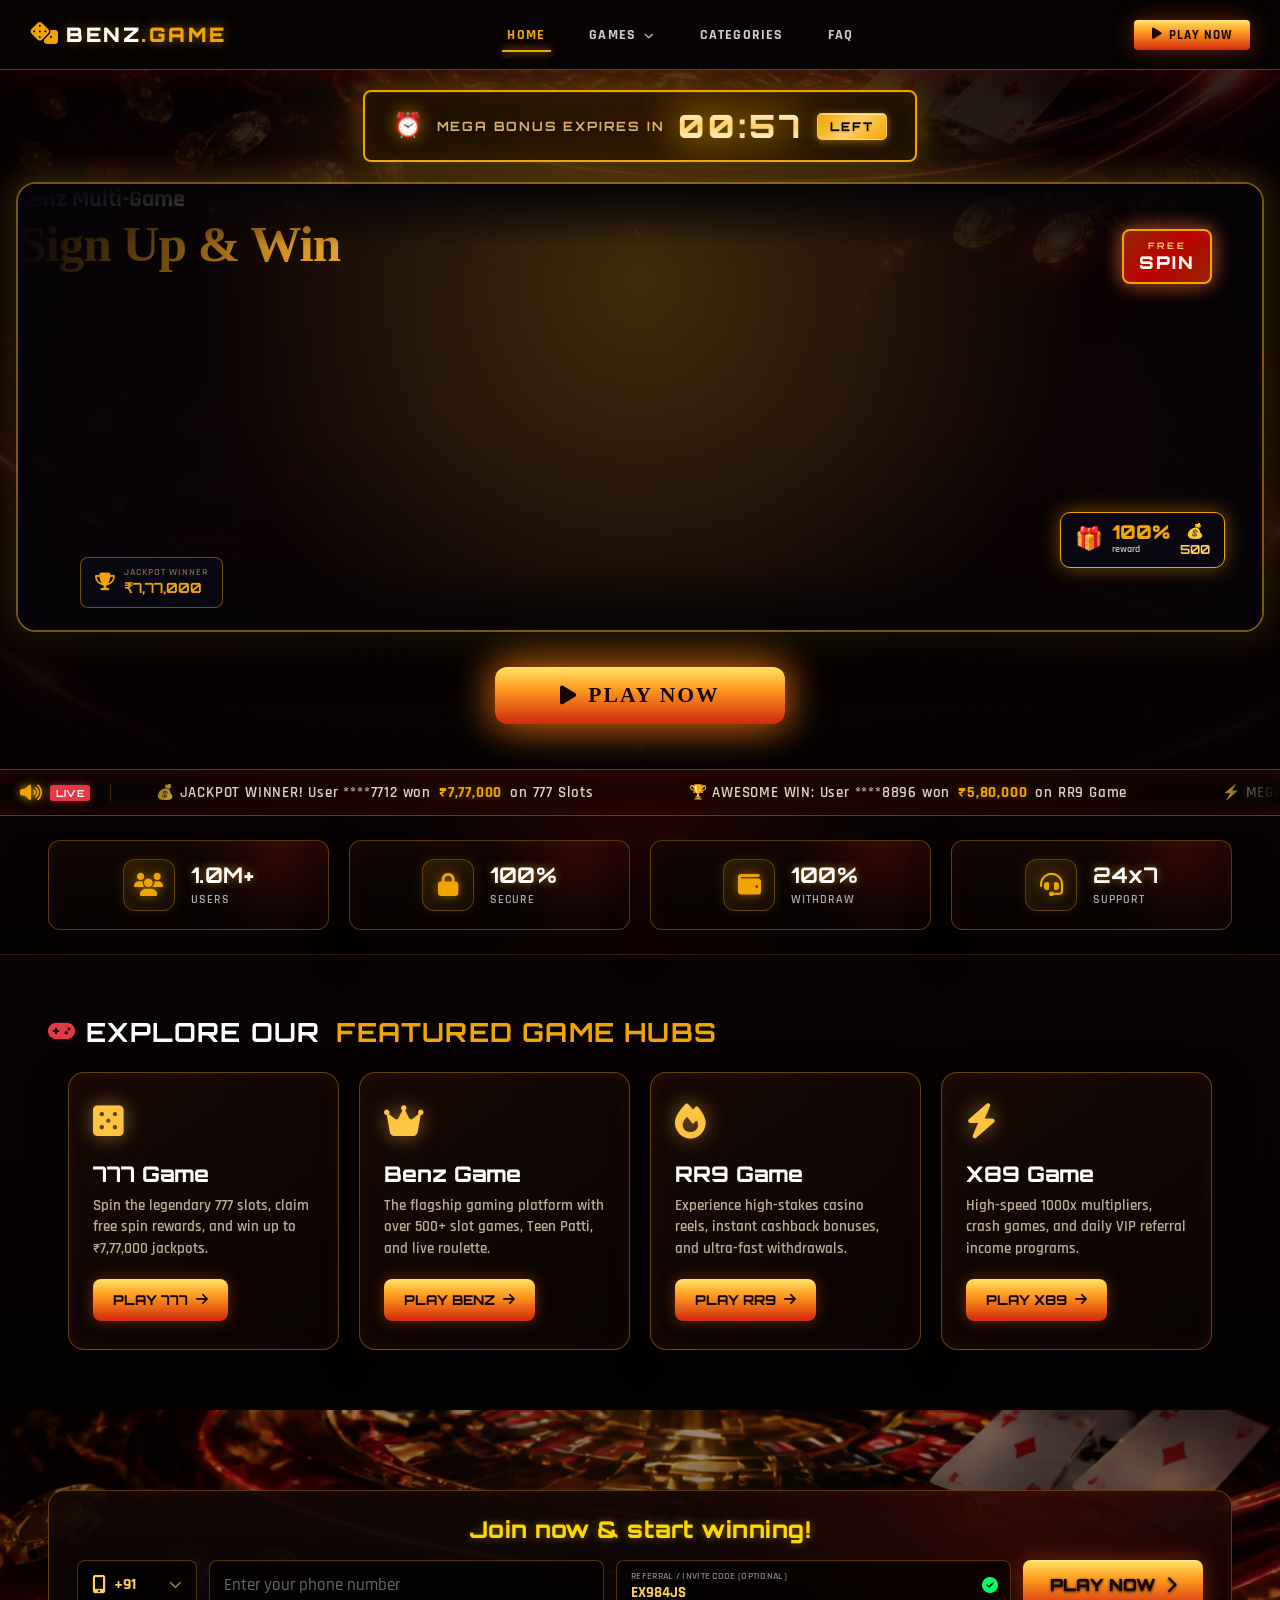
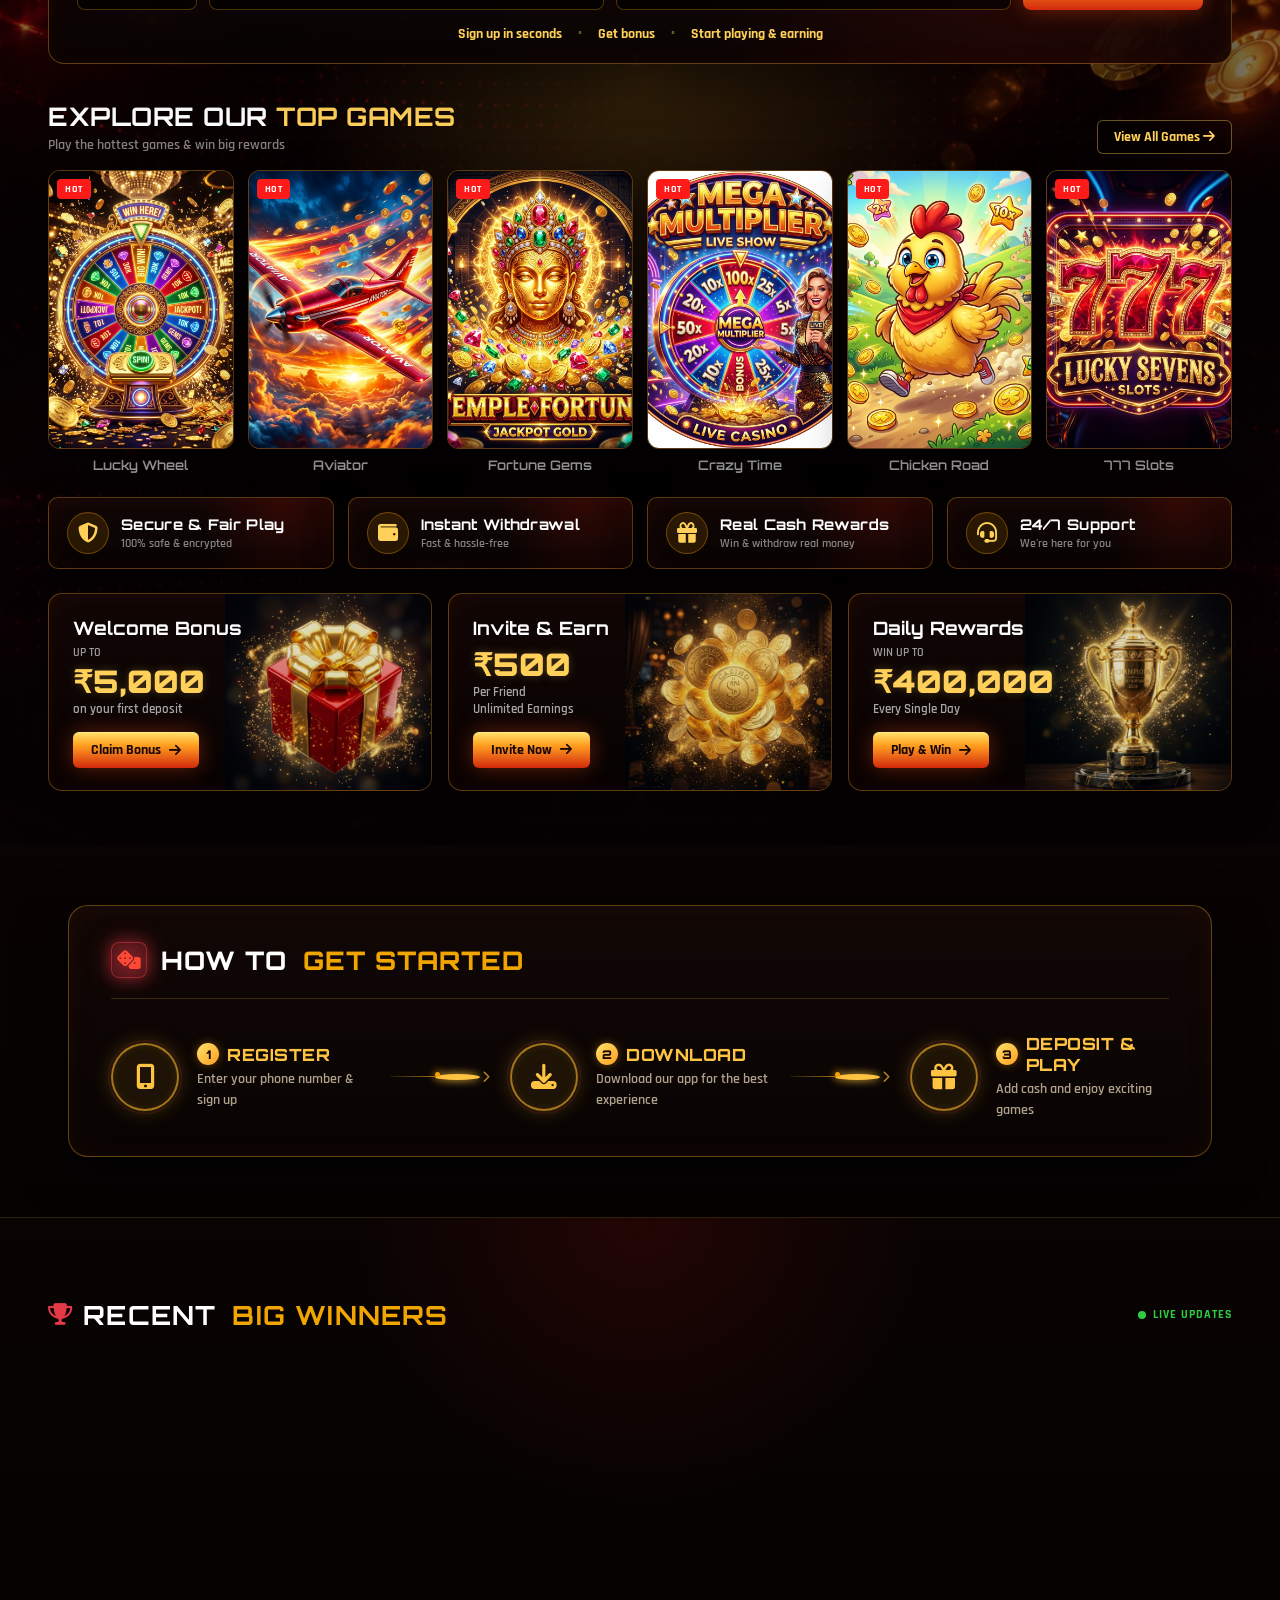
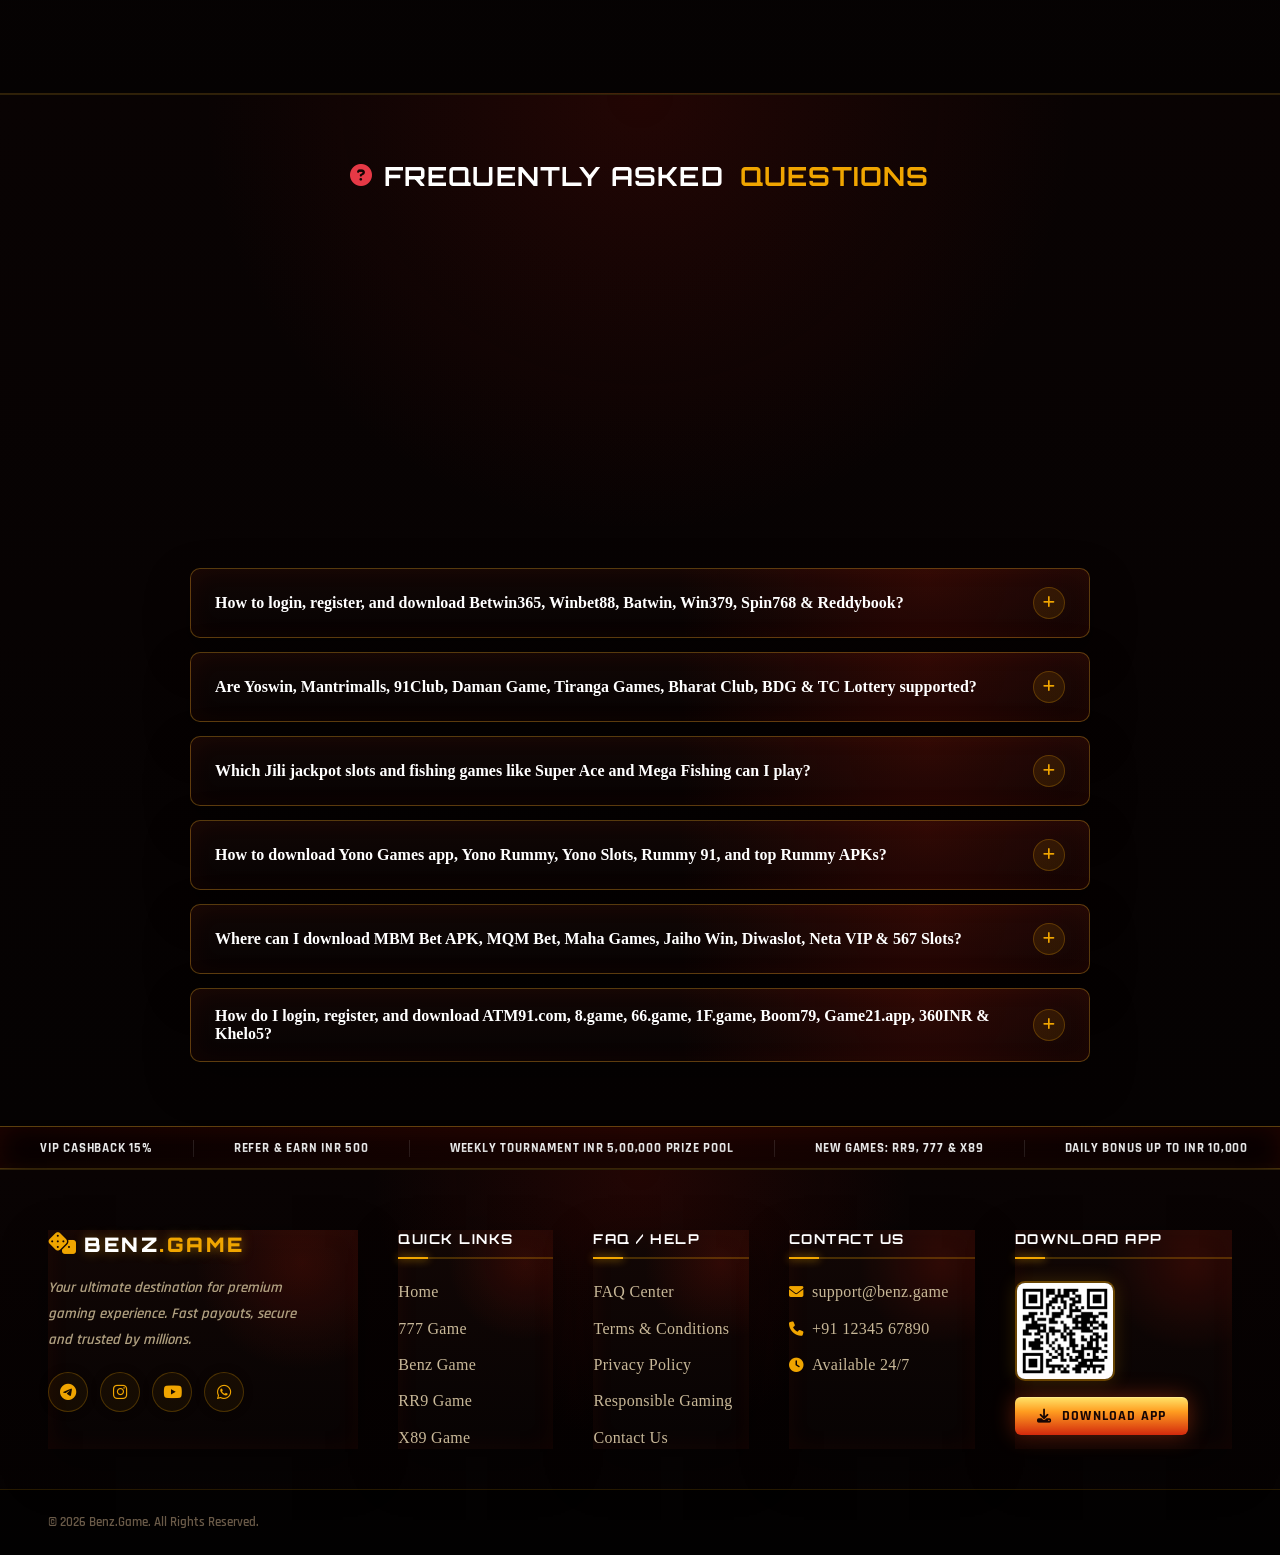
==== commit 5d5b0b56: "Set rich casino background image (assect/rr9-casino-banner-bg.png) with radial glow behind hero sect" ====
--- a/index.html
+++ b/index.html
@@ -245,13 +245,13 @@
       position: relative;
       margin-top: 70px !important;
       padding-top: 20px !important;
-      padding-bottom: 40px !important;
+      padding-bottom: 45px !important;
       height: auto !important;
       min-height: auto !important;
       background:
-        radial-gradient(circle at 50% 30%, rgba(255, 149, 25, .25), transparent 45%),
-        radial-gradient(circle at 18% 48%, rgba(186, 13, 9, .28), transparent 38%),
-        linear-gradient(155deg, #060103 0%, #180404 46%, #050102 100%);
+        radial-gradient(circle at 50% 30%, rgba(255, 184, 41, 0.22), transparent 55%),
+        linear-gradient(180deg, rgba(5, 1, 3, 0.85) 0%, rgba(15, 4, 5, 0.88) 50%, rgba(5, 1, 3, 0.98) 100%),
+        url("assect/rr9-casino-banner-bg.png") center center / cover no-repeat !important;
     }
 
     .hero-timer {
--- a/style.css
+++ b/style.css
@@ -184,11 +184,11 @@
   min-height: 540px;
   margin-top: 70px;
   padding-top: 25px;
-  padding-bottom: 30px;
+  padding-bottom: 45px;
   background:
-    radial-gradient(ellipse 65% 90% at 80% 50%, rgba(110,55,0,.3) 0%, transparent 55%),
-    radial-gradient(ellipse 45% 60% at 10% 55%, rgba(100,0,35,.22) 0%, transparent 50%),
-    linear-gradient(170deg,#060408 0%,#0d0908 50%,#0a0507 100%);
+    radial-gradient(circle at 50% 30%, rgba(255, 184, 41, 0.22), transparent 55%),
+    linear-gradient(180deg, rgba(5, 1, 3, 0.85) 0%, rgba(15, 4, 5, 0.88) 50%, rgba(5, 1, 3, 0.98) 100%),
+    url("assect/rr9-casino-banner-bg.png") center center / cover no-repeat !important;
   position: relative; overflow: hidden; display: flex; flex-direction: column; align-items: center;
 }
 .particles { position: absolute; inset: 0; pointer-events: none; z-index: 0; }
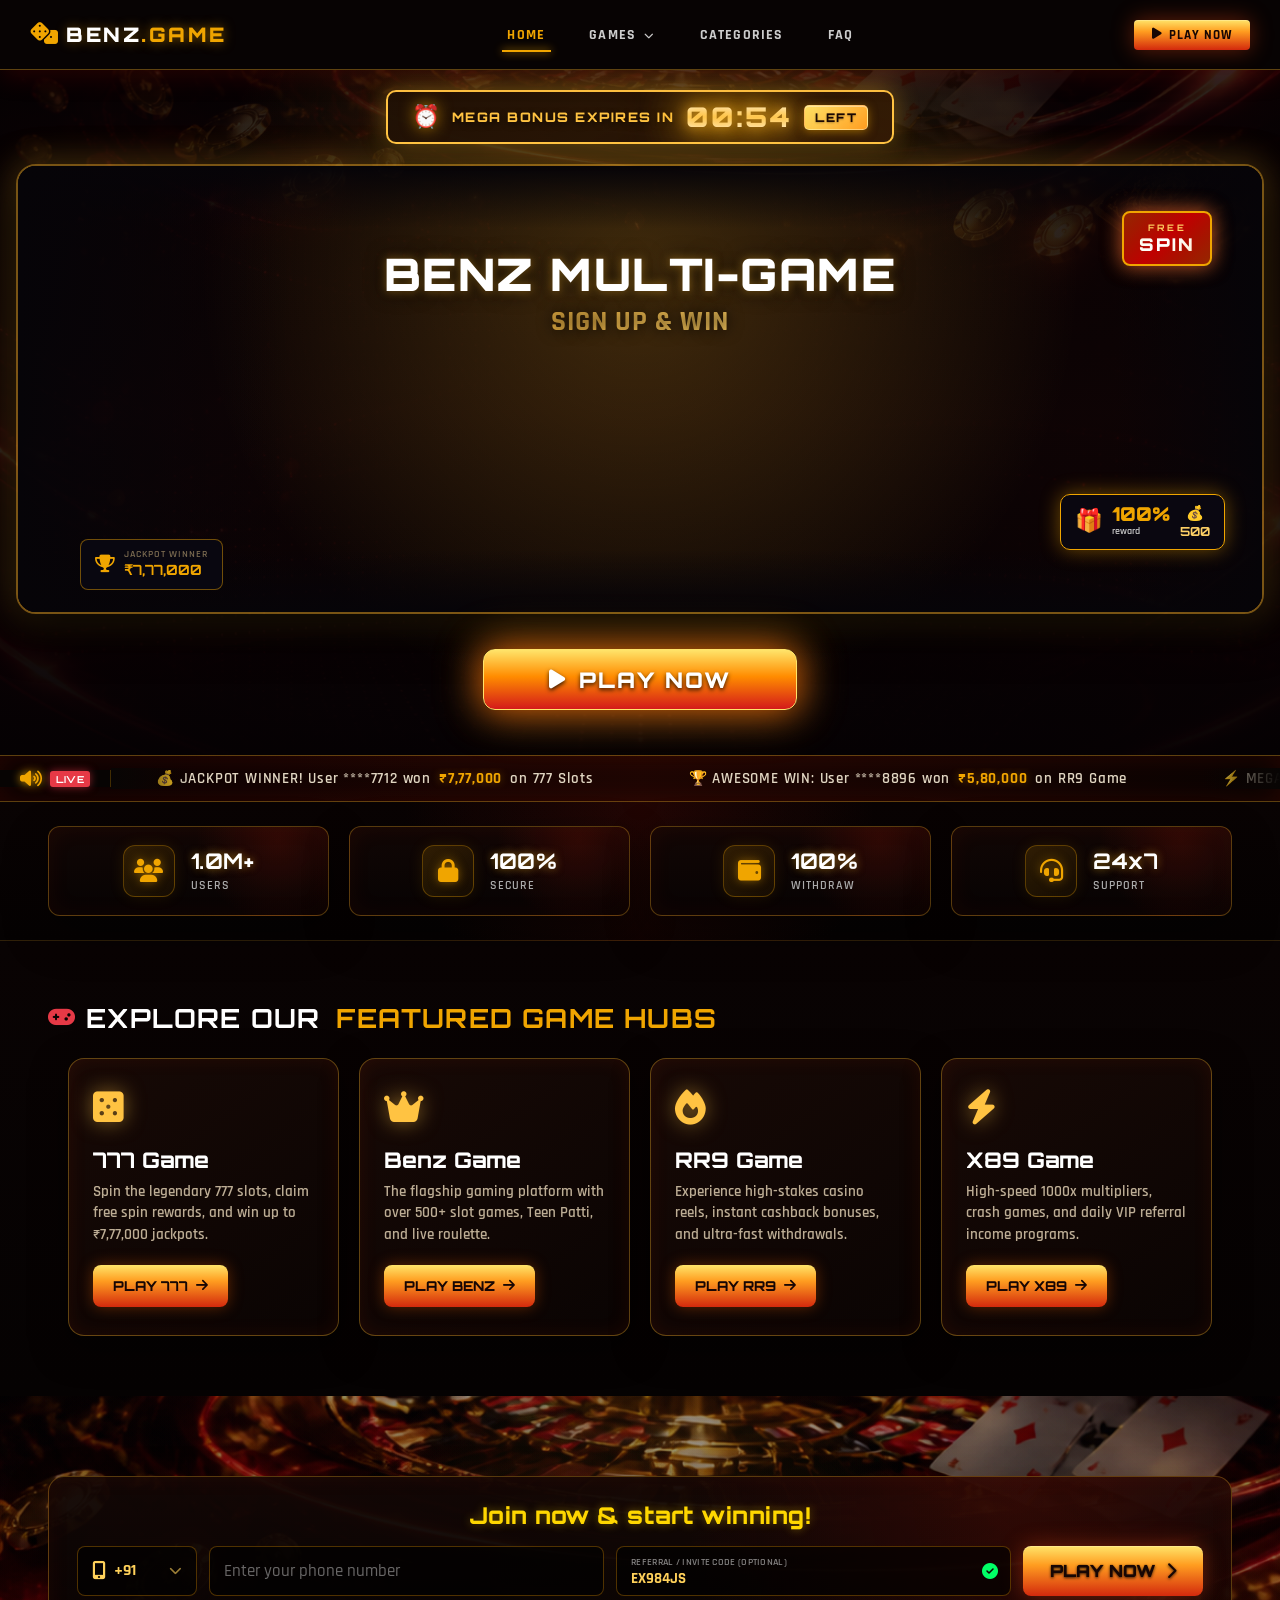
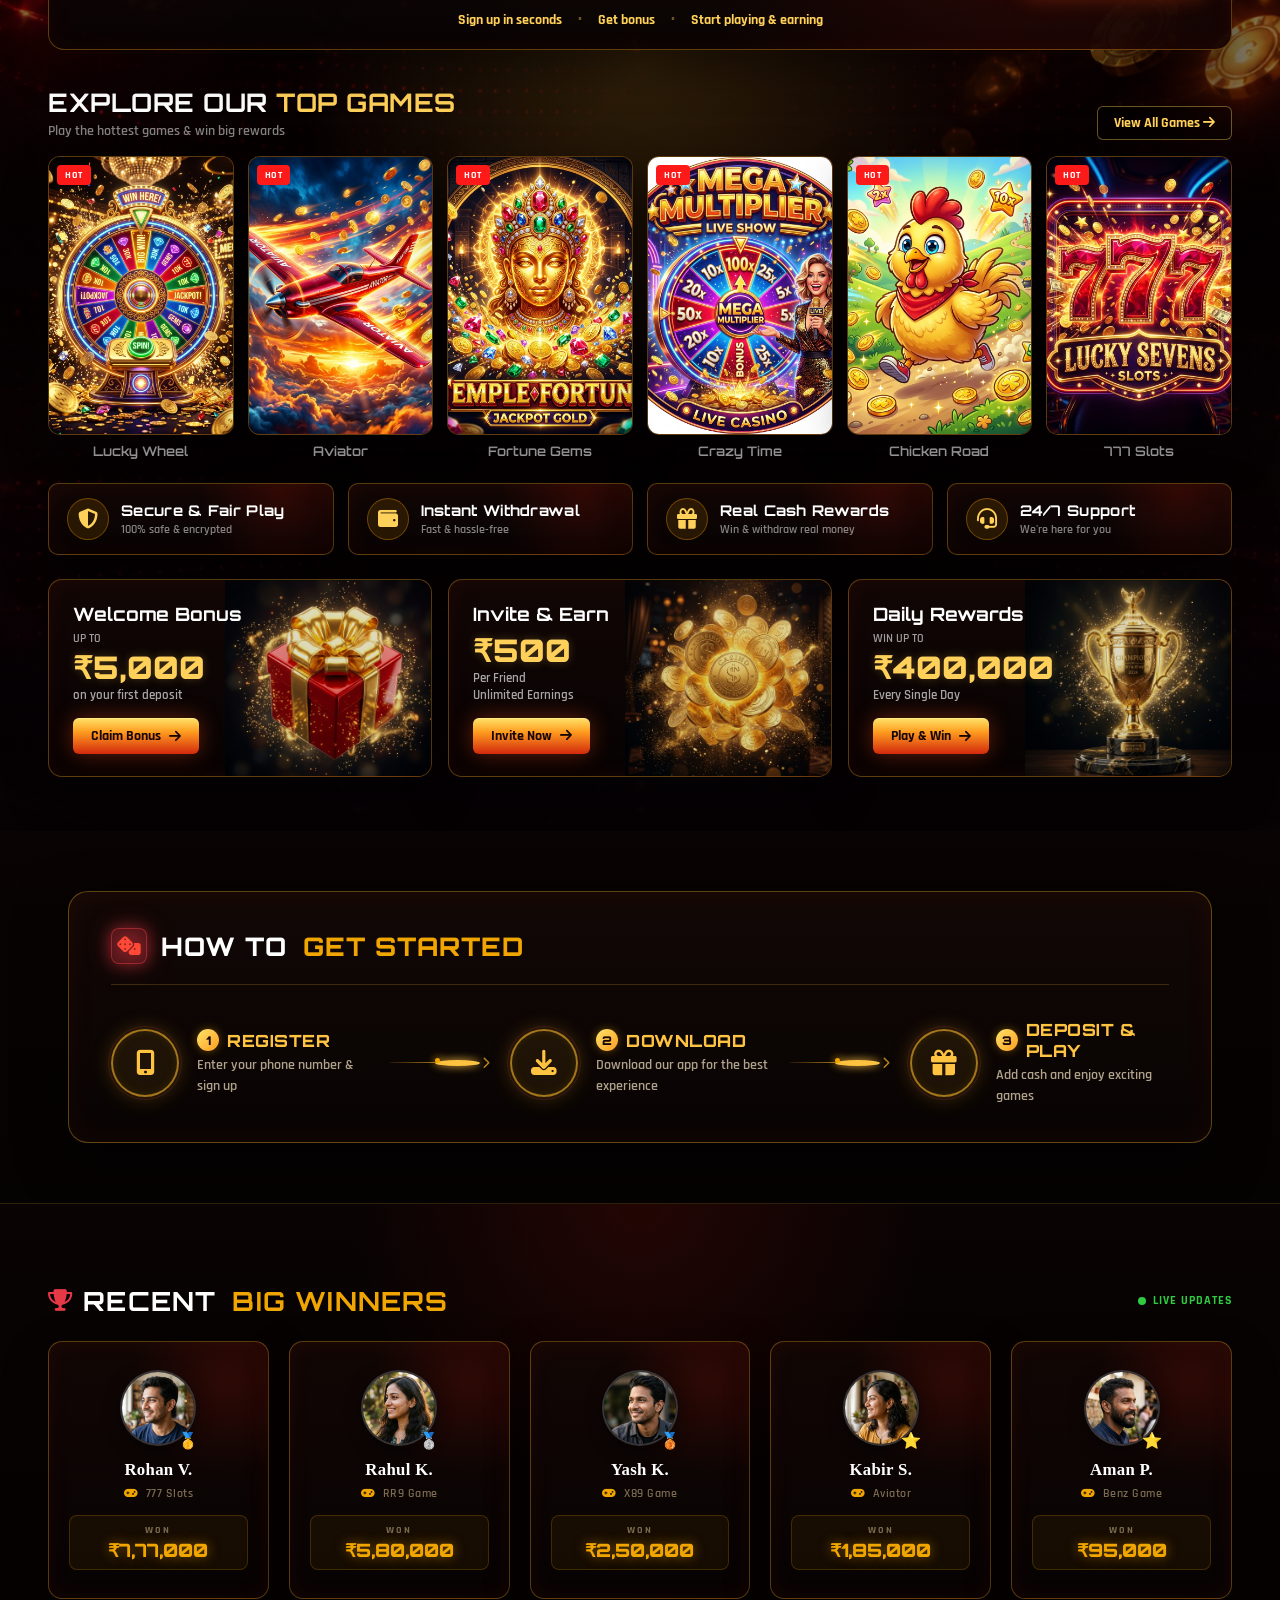
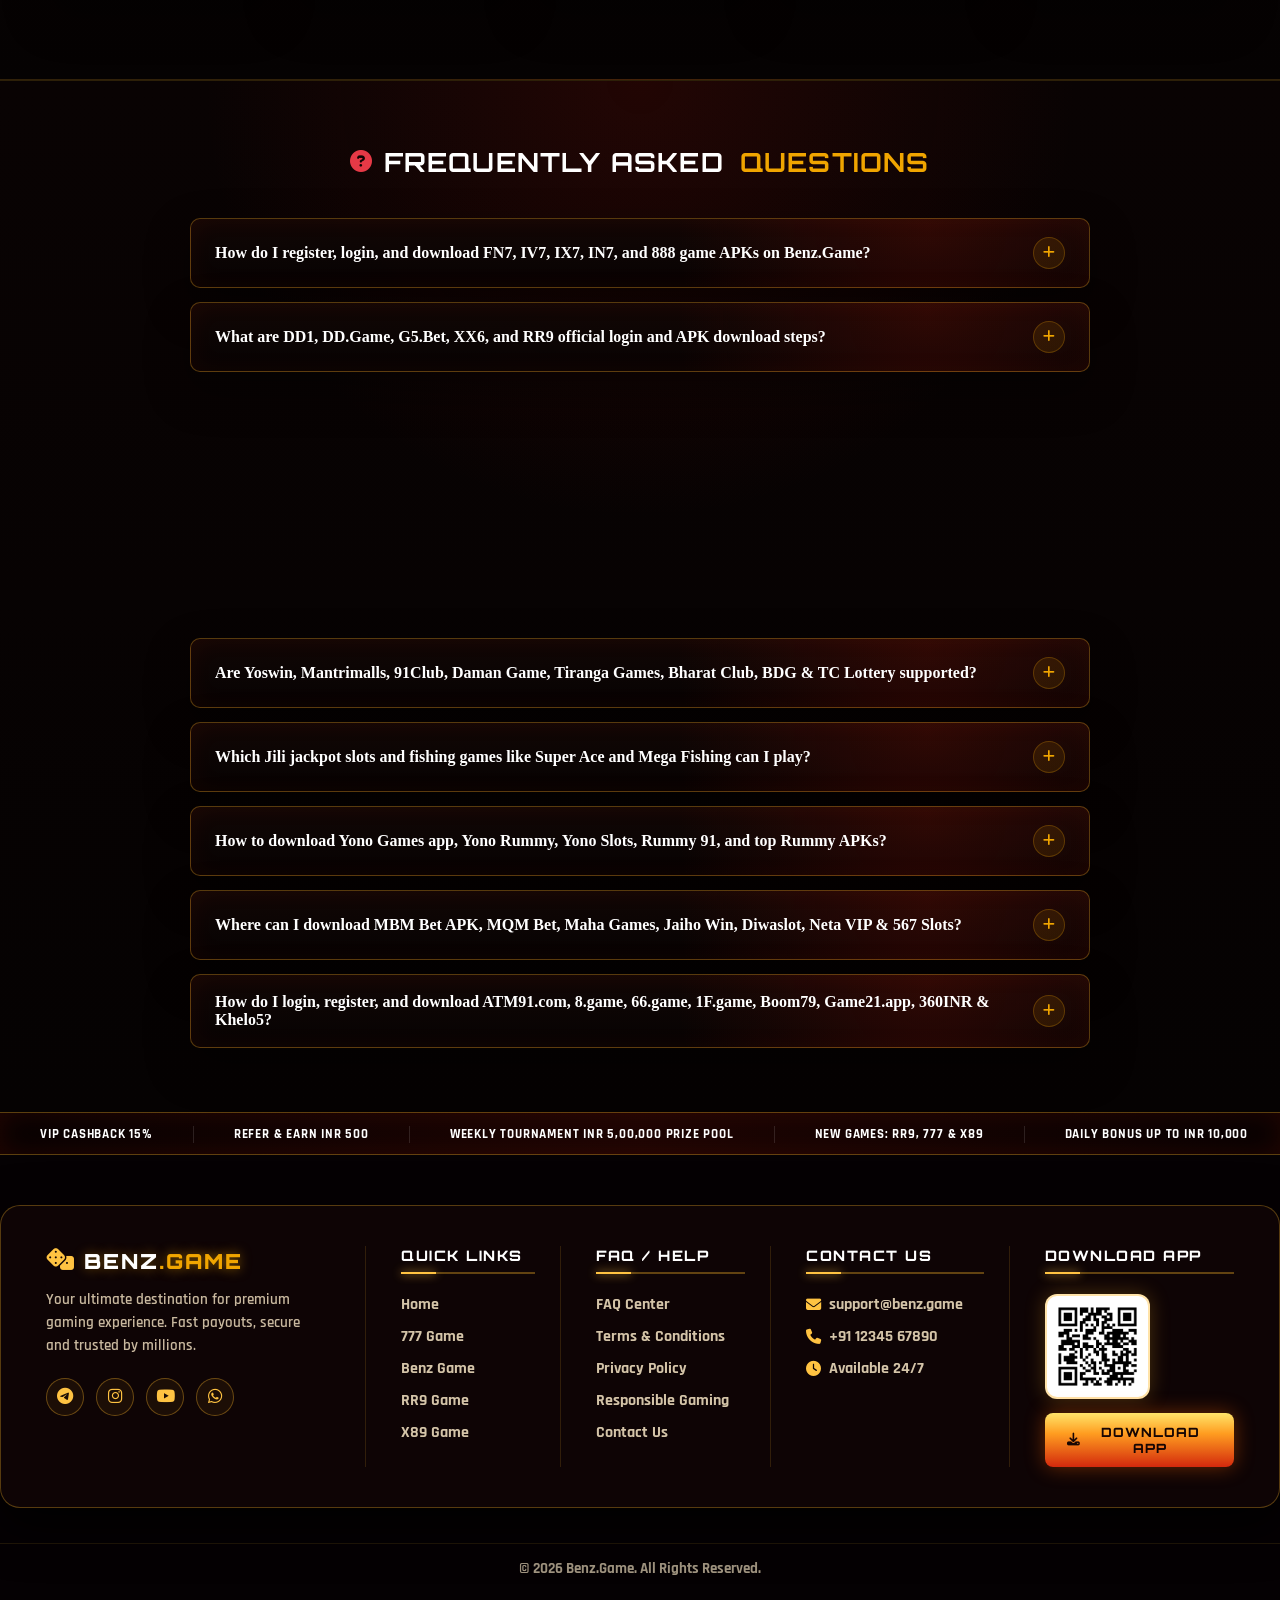
==== commit 0415d6ac: "website" ====
--- a/index.html
+++ b/index.html
@@ -299,11 +299,36 @@
       z-index: 2 !important;
     }
 
-    .hero-video {
-      width: 100% !important;
-      height: 100% !important;
-      object-fit: cover !important;
-      object-position: center !important;
+    .hero-video-title {
+      position: absolute !important;
+      top: 18% !important;
+      left: 50% !important;
+      transform: translateX(-50%) !important;
+      text-align: center !important;
+      z-index: 5 !important;
+      width: 90% !important;
+      pointer-events: none !important;
+    }
+
+    .hero-video-title .hero-title-line {
+      font-family: 'Orbitron', sans-serif !important;
+      font-size: clamp(1.8rem, 3.5vw, 3.2rem) !important;
+      font-weight: 900 !important;
+      color: #fff !important;
+      text-transform: uppercase !important;
+      text-shadow: 0 0 20px rgba(0, 0, 0, 0.9), 0 0 10px rgba(255, 184, 41, 0.6) !important;
+      letter-spacing: 1.5px !important;
+      display: block !important;
+    }
+
+    .hero-video-title .hero-highlight {
+      font-family: 'Rajdhani', sans-serif !important;
+      font-size: clamp(1.2rem, 2.2vw, 2.2rem) !important;
+      font-weight: 800 !important;
+      color: #ffc342 !important;
+      text-transform: uppercase !important;
+      text-shadow: 0 0 15px rgba(0, 0, 0, 0.9) !important;
+      letter-spacing: 1px !important;
       display: block !important;
     }
 
--- a/style.css
+++ b/style.css
@@ -179,17 +179,202 @@
 .mobile-actions .btn-login, .mobile-actions .btn-register-nav { flex: 1; }
 .mobile-menu.open { display: flex; }
 
-/* ===== HERO ===== */
+/* ===== HERO SECTION FULL CLEAN STRUCTURE ===== */
 .hero {
-  min-height: 540px;
-  margin-top: 70px;
-  padding-top: 25px;
-  padding-bottom: 45px;
+  position: relative !important;
+  margin-top: 70px !important;
+  padding-top: 20px !important;
+  padding-bottom: 45px !important;
+  min-height: auto !important;
+  height: auto !important;
+  display: flex !important;
+  flex-direction: column !important;
+  align-items: center !important;
+  justify-content: flex-start !important;
   background:
     radial-gradient(circle at 50% 30%, rgba(255, 184, 41, 0.22), transparent 55%),
     linear-gradient(180deg, rgba(5, 1, 3, 0.85) 0%, rgba(15, 4, 5, 0.88) 50%, rgba(5, 1, 3, 0.98) 100%),
     url("assect/rr9-casino-banner-bg.png") center center / cover no-repeat !important;
-  position: relative; overflow: hidden; display: flex; flex-direction: column; align-items: center;
+}
+
+/* TIMER STICKER BANNER */
+.hero-timer {
+  display: flex !important;
+  justify-content: center !important;
+  align-items: center !important;
+  position: relative !important;
+  z-index: 30 !important;
+  margin: 10px auto 18px auto !important;
+  width: 100% !important;
+}
+
+.timer-inner {
+  display: inline-flex !important;
+  align-items: center !important;
+  gap: 12px !important;
+  background: linear-gradient(135deg, rgba(25, 12, 5, 0.95), rgba(45, 22, 5, 0.95)) !important;
+  border: 2px solid #ffc342 !important;
+  border-radius: 10px !important;
+  padding: 8px 24px !important;
+  box-shadow: 0 0 25px rgba(255, 184, 41, 0.45), 0 4px 15px rgba(0, 0, 0, 0.8) !important;
+}
+
+.timer-icon {
+  font-size: 1.4rem !important;
+}
+
+.timer-label {
+  font-family: 'Orbitron', sans-serif !important;
+  font-size: 0.82rem !important;
+  font-weight: 800 !important;
+  color: #ffc342 !important;
+  letter-spacing: 1.5px !important;
+  text-transform: uppercase !important;
+}
+
+.timer-display {
+  font-family: 'Orbitron', sans-serif !important;
+  font-size: 1.7rem !important;
+  font-weight: 900 !important;
+  color: #ffffff !important;
+  letter-spacing: 2px !important;
+  text-shadow: 0 0 15px rgba(255, 184, 41, 0.9) !important;
+}
+
+.timer-tag {
+  font-family: 'Orbitron', sans-serif !important;
+  font-size: 0.75rem !important;
+  font-weight: 800 !important;
+  color: #170604 !important;
+  background: linear-gradient(135deg, #ffe46a, #ff9d20) !important;
+  padding: 4px 10px !important;
+  border-radius: 5px !important;
+  letter-spacing: 1.5px !important;
+}
+
+/* HERO CONTAINER & VISUAL */
+.hero-container {
+  width: 100% !important;
+  max-width: 1350px !important;
+  margin: 0 auto !important;
+  padding: 0 16px !important;
+  display: flex !important;
+  flex-direction: column !important;
+  align-items: center !important;
+}
+
+.hero-visual {
+  position: relative !important;
+  top: 0 !important;
+  left: 0 !important;
+  right: 0 !important;
+  width: 100% !important;
+  max-width: 1350px !important;
+  height: clamp(340px, 50vh, 520px) !important;
+  margin: 0 auto !important;
+  border-radius: 20px !important;
+  overflow: hidden !important;
+  border: 2px solid rgba(255, 184, 41, 0.45) !important;
+  box-shadow: 0 16px 45px rgba(0, 0, 0, 0.9), 0 0 35px rgba(255, 184, 41, 0.35) !important;
+}
+
+.hero-video-wrapper {
+  position: absolute !important;
+  inset: 0 !important;
+  width: 100% !important;
+  height: 100% !important;
+  z-index: 1 !important;
+}
+
+.hero-video {
+  width: 100% !important;
+  height: 100% !important;
+  object-fit: cover !important;
+  object-position: center !important;
+  display: block !important;
+}
+
+/* BANNER TITLE TEXT */
+.hero-video-title {
+  position: absolute !important;
+  top: 12% !important;
+  left: 50% !important;
+  transform: translateX(-50%) !important;
+  text-align: center !important;
+  z-index: 10 !important;
+  width: 90% !important;
+  margin: 0 !important;
+  pointer-events: none !important;
+}
+
+.hero-video-title .hero-title-line {
+  font-family: 'Orbitron', sans-serif !important;
+  font-size: clamp(1.8rem, 3.5vw, 3rem) !important;
+  font-weight: 900 !important;
+  color: #ffffff !important;
+  text-transform: uppercase !important;
+  text-shadow: 0 4px 20px rgba(0, 0, 0, 0.95), 0 0 25px rgba(255, 184, 41, 0.7) !important;
+  letter-spacing: 2px !important;
+  display: block !important;
+  margin-bottom: 2px !important;
+}
+
+.hero-video-title .hero-highlight {
+  font-family: 'Rajdhani', sans-serif !important;
+  font-size: clamp(1.1rem, 2vw, 1.8rem) !important;
+  font-weight: 800 !important;
+  color: #ffc342 !important;
+  text-transform: uppercase !important;
+  text-shadow: 0 3px 12px rgba(0, 0, 0, 0.95) !important;
+  letter-spacing: 1.5px !important;
+  display: block !important;
+}
+
+/* PLAY BUTTON BELOW VIDEO */
+.hero-content, .hero-content.centered-cta-wrap {
+  position: relative !important;
+  z-index: 20 !important;
+  width: 100% !important;
+  margin: 20px auto 0 auto !important;
+  padding: 0 !important;
+  display: flex !important;
+  justify-content: center !important;
+  align-items: center !important;
+  text-align: center !important;
+}
+
+.hero-cta {
+  display: flex !important;
+  justify-content: center !important;
+  align-items: center !important;
+  width: 100% !important;
+  margin: 0 auto !important;
+}
+
+.btn-hero-center, .btn-cta-primary {
+  display: inline-flex !important;
+  align-items: center !important;
+  justify-content: center !important;
+  gap: 12px !important;
+  padding: 16px 65px !important;
+  background: linear-gradient(180deg, #ffe46a 0%, #ff8c00 45%, #d31a1a 100%) !important;
+  color: #ffffff !important;
+  border: 1.5px solid #ffe46a !important;
+  border-radius: 12px !important;
+  font-family: 'Orbitron', sans-serif !important;
+  font-size: 1.3rem !important;
+  font-weight: 900 !important;
+  letter-spacing: 2px !important;
+  text-transform: uppercase !important;
+  cursor: pointer !important;
+  box-shadow: 0 0 35px rgba(255, 140, 0, 0.75), 0 0 50px rgba(255, 184, 41, 0.4) !important;
+  text-shadow: 0 2px 4px rgba(0,0,0,0.8) !important;
+  transition: transform 0.25s, box-shadow 0.25s !important;
+}
+
+.btn-hero-center:hover, .btn-cta-primary:hover {
+  transform: scale(1.04) translateY(-2px) !important;
+  box-shadow: 0 0 45px rgba(255, 140, 0, 0.9), 0 0 65px rgba(255, 184, 41, 0.6) !important;
 }
 .particles { position: absolute; inset: 0; pointer-events: none; z-index: 0; }
 .particle {
@@ -1434,133 +1619,243 @@
   100% { transform: translateX(-50%); }
 }
 
-/* ===== FOOTER ===== */
+/* ===== ULTRA PREMIUM BOXED CARD FOOTER ===== */
 .footer {
-  background: linear-gradient(180deg, #090608 0%, #050304 100%);
-  border-top: 1px solid rgba(240, 165, 0, 0.25);
-  box-shadow: 0 -4px 30px rgba(0, 0, 0, 0.8), 0 -2px 10px rgba(240, 165, 0, 0.05);
+  background: #050103 !important;
+  padding: 50px 0 30px !important;
   position: relative;
 }
-.footer-top { padding: 60px 0 40px; }
-.footer-container {
-  max-width: 1600px; margin: 0 auto; padding: 0 48px;
-}
+
+.footer-top {
+  padding: 0 !important;
+}
+
 .footer-top .footer-container {
-  display: grid;
-  grid-template-columns: 2fr 1fr 1fr 1.2fr 1.4fr;
-  gap: 40px;
-}
+  max-width: 1400px !important;
+  margin: 0 auto !important;
+  padding: 40px 45px !important;
+  background: rgba(15, 5, 6, 0.95) !important;
+  border: 1.5px solid rgba(255, 184, 41, 0.3) !important;
+  border-radius: 20px !important;
+  box-shadow: 0 16px 50px rgba(0, 0, 0, 0.95) !important;
+  backdrop-filter: blur(14px) !important;
+  -webkit-backdrop-filter: blur(14px) !important;
+  display: grid !important;
+  grid-template-columns: 2.2fr 1.1fr 1.2fr 1.4fr 1.3fr !important;
+  gap: 35px !important;
+}
+
+.footer-col {
+  background: transparent !important;
+  box-shadow: none !important;
+  padding-right: 25px !important;
+  border-right: 1px solid rgba(255, 184, 41, 0.15) !important;
+}
+
+.footer-col:last-child {
+  padding-right: 0 !important;
+  border-right: none !important;
+}
+
 .footer-col-title {
-  font-family: 'Orbitron', sans-serif; font-size: 0.85rem; font-weight: 700;
-  color: #fff; letter-spacing: 1.5px; text-transform: uppercase;
-  margin-bottom: 22px;
-  padding-bottom: 10px;
-  border-bottom: 2px solid rgba(240,165,0,.25);
-  position: relative;
-}
+  font-family: 'Orbitron', sans-serif !important;
+  font-size: 0.9rem !important;
+  font-weight: 800 !important;
+  color: #fff !important;
+  letter-spacing: 1.5px !important;
+  text-transform: uppercase !important;
+  margin-bottom: 20px !important;
+  padding-bottom: 8px !important;
+  border-bottom: 2px solid rgba(255, 184, 41, 0.35) !important;
+  position: relative !important;
+}
+
 .footer-col-title::after {
-  content: '';
-  position: absolute;
-  bottom: -2px; left: 0;
-  width: 30px; height: 2px;
-  background: var(--gold);
-  box-shadow: 0 0 8px var(--gold);
-}
+  content: '' !important;
+  position: absolute !important;
+  bottom: -2px !important;
+  left: 0 !important;
+  width: 35px !important;
+  height: 2px !important;
+  background: #ffc342 !important;
+  box-shadow: 0 0 10px #ffc342 !important;
+}
+
 .footer-brand .footer-logo {
-  display: flex; align-items: center; gap: 8px; margin-bottom: 16px;
-}
-.footer-brand .logo-icon { color: var(--gold); font-size: 1.4rem; }
+  display: flex !important;
+  align-items: center !important;
+  gap: 10px !important;
+  margin-bottom: 14px !important;
+}
+
+.footer-brand .logo-icon {
+  color: #ffc342 !important;
+  font-size: 1.4rem !important;
+}
+
+.footer-brand .logo-text {
+  font-family: 'Orbitron', sans-serif !important;
+  font-size: 1.3rem !important;
+  font-weight: 900 !important;
+  color: #fff !important;
+  letter-spacing: 2px !important;
+}
+
 .footer-brand-desc {
-  font-size: .92rem; color: #b0a080; line-height: 1.75;
-  font-style: italic; margin-bottom: 20px; max-width: 260px;
-}
-.footer-socials { display: flex; gap: 12px; }
+  font-family: 'Rajdhani', sans-serif !important;
+  font-size: 0.95rem !important;
+  color: rgba(247, 230, 198, 0.8) !important;
+  line-height: 1.5 !important;
+  margin-bottom: 20px !important;
+  max-width: 280px !important;
+  font-style: normal !important;
+}
+
+.footer-socials {
+  display: flex !important;
+  gap: 12px !important;
+}
+
 .social-btn {
-  width: 40px; height: 40px; border-radius: 50%;
-  background: rgba(240, 165, 0, 0.05); border: 1px solid rgba(240, 165, 0, 0.25);
-  display: flex; align-items: center; justify-content: center;
-  color: var(--gold); font-size: 1.05rem;
-  transition: all 0.3s ease;
-  box-shadow: 0 0 10px rgba(0, 0, 0, 0.3);
-}
+  width: 38px !important;
+  height: 38px !important;
+  border-radius: 50% !important;
+  background: rgba(255, 184, 41, 0.06) !important;
+  border: 1px solid rgba(255, 184, 41, 0.35) !important;
+  display: flex !important;
+  align-items: center !important;
+  justify-content: center !important;
+  color: #ffc342 !important;
+  font-size: 1.05rem !important;
+  transition: all 0.3s cubic-bezier(0.16, 1, 0.3, 1) !important;
+  text-decoration: none !important;
+}
+
 .social-btn:hover {
-  background: var(--gold); border-color: var(--gold);
-  color: #000; transform: translateY(-3px);
-  box-shadow: 0 0 20px rgba(240, 165, 0, 0.5);
-}
-
-.footer-links { list-style: none; display: flex; flex-direction: column; gap: 14px; }
-.footer-links li a, .footer-links li {
-  font-size: 1rem;
-  color: #c8b898;
-  font-family: 'Georgia', 'Times New Roman', serif;
-  font-weight: 400;
-  letter-spacing: 0.3px;
-  transition: all 0.3s ease;
-  display: inline-flex; align-items: center; gap: 9px;
-  line-height: 1.4;
-}
-.footer-links li a {
-  position: relative; left: 0;
-  text-decoration: none;
-}
+  background: linear-gradient(135deg, #ffe46a, #ff9d20) !important;
+  border-color: #ffe46a !important;
+  color: #170604 !important;
+  transform: translateY(-3px) !important;
+  box-shadow: 0 0 20px rgba(255, 184, 41, 0.6) !important;
+}
+
+.footer-links {
+  list-style: none !important;
+  padding: 0 !important;
+  margin: 0 !important;
+  display: flex !important;
+  flex-direction: column !important;
+  gap: 12px !important;
+}
+
+.footer-links li a,
+.footer-links li {
+  font-family: 'Rajdhani', sans-serif !important;
+  font-size: 0.98rem !important;
+  font-weight: 700 !important;
+  color: rgba(247, 230, 198, 0.85) !important;
+  text-decoration: none !important;
+  transition: color 0.25s, padding-left 0.25s !important;
+  display: inline-flex !important;
+  align-items: center !important;
+  gap: 8px !important;
+}
+
 .footer-links li a:hover {
-  color: var(--gold-light);
-  left: 6px;
-}
-.footer-links li i {
-  color: var(--gold);
-  font-size: .9rem;
-  flex-shrink: 0;
-  transition: transform 0.3s ease;
-}
-.footer-links li a:hover i { transform: scale(1.1); color: var(--gold-light); }
-.footer-contact li {
-  color: #c8b898;
-  font-size: 1rem;
-  font-family: 'Georgia', serif;
-}
-
-/* QR + Download */
-.footer-app .qr-wrap { margin-bottom: 16px; }
+  color: #ffc342 !important;
+  padding-left: 5px !important;
+}
+
+.footer-contact li i {
+  color: #ffc342 !important;
+  font-size: 0.95rem !important;
+}
+
+/* QR Code & App Download Button */
+.footer-app .qr-wrap {
+  margin-bottom: 14px !important;
+}
+
 .qr-image {
-  width: 100px; height: 100px; border-radius: 10px;
-  border: 2px solid rgba(240,165,0,.4);
-  box-shadow: 0 0 18px rgba(240,165,0,.2);
-  display: block; object-fit: cover;
-  transition: box-shadow .3s, border-color .3s, transform .3s;
-}
+  width: 105px !important;
+  height: 105px !important;
+  border-radius: 12px !important;
+  background: #fff !important;
+  padding: 6px !important;
+  border: 2px solid rgba(255, 184, 41, 0.4) !important;
+  box-shadow: 0 0 20px rgba(255, 184, 41, 0.25) !important;
+  display: block !important;
+  object-fit: cover !important;
+  transition: transform 0.3s, box-shadow 0.3s !important;
+}
+
 .qr-image:hover {
-  border-color: var(--gold);
-  box-shadow: 0 0 28px rgba(240,165,0,.5);
-  transform: scale(1.04);
-}
+  transform: scale(1.05) !important;
+  box-shadow: 0 0 30px rgba(255, 184, 41, 0.5) !important;
+}
+
 .btn-download-app {
-  display: inline-flex; align-items: center; gap: 10px;
-  background: linear-gradient(135deg, var(--red), var(--red-dark));
-  color: #fff; border: none; padding: 10px 22px; border-radius: 6px;
-  font-family: 'Rajdhani', sans-serif; font-size: .88rem; font-weight: 700;
-  letter-spacing: 1.2px; cursor: pointer; box-shadow: var(--glow-red);
-  transition: all 0.3s ease;
-}
+  display: inline-flex !important;
+  align-items: center !important;
+  justify-content: center !important;
+  gap: 8px !important;
+  padding: 11px 22px !important;
+  border-radius: 8px !important;
+  background: linear-gradient(180deg, #ffe46a 0%, #ff9d20 38%, #d3290d 100%) !important;
+  color: #170604 !important;
+  border: none !important;
+  font-family: 'Orbitron', sans-serif !important;
+  font-size: 0.8rem !important;
+  font-weight: 800 !important;
+  letter-spacing: 1px !important;
+  text-transform: uppercase !important;
+  cursor: pointer !important;
+  box-shadow: 0 0 20px rgba(255, 100, 0, 0.4) !important;
+  transition: transform 0.25s, box-shadow 0.25s !important;
+}
+
 .btn-download-app:hover {
-  opacity: 1; transform: translateY(-2px);
-  box-shadow: 0 0 20px rgba(230, 57, 70, 0.7);
-}
-
-/* Footer bottom */
+  transform: translateY(-2px) scale(1.03) !important;
+  box-shadow: 0 0 30px rgba(255, 140, 0, 0.65) !important;
+}
+
+/* Footer Bottom */
 .footer-bottom {
-  border-top: 1px solid rgba(240, 165, 0, 0.15);
-  padding: 24px 0;
-  background: rgba(0, 0, 0, 0.5);
-}
+  margin-top: 35px !important;
+  text-align: center !important;
+  padding-top: 15px !important;
+  border-top: 1px solid rgba(255, 184, 41, 0.12) !important;
+  background: transparent !important;
+}
+
 .footer-bottom-inner {
-  display: flex; align-items: center;
-  justify-content: space-between; flex-wrap: wrap; gap: 12px;
-}
-.footer-bottom-inner span {
-  font-family: 'Rajdhani', sans-serif; font-size: .82rem; color: #6a5a48;
-  font-weight: 600;
+  display: flex !important;
+  align-items: center !important;
+  justify-content: center !important;
+  font-family: 'Rajdhani', sans-serif !important;
+  font-size: 0.92rem !important;
+  font-weight: 700 !important;
+  color: rgba(247, 230, 198, 0.65) !important;
+}
+
+@media (max-width: 1024px) {
+  .footer-top .footer-container {
+    grid-template-columns: 1fr 1fr;
+    gap: 30px;
+    padding: 30px;
+  }
+  .footer-col {
+    border-right: none;
+    padding-right: 0;
+  }
+}
+
+@media (max-width: 600px) {
+  .footer-top .footer-container {
+    grid-template-columns: 1fr;
+    gap: 24px;
+    padding: 24px 20px;
+  }
 }
 .footer-badges { display: flex; gap: 20px; flex-wrap: wrap; }
 .f-badge {
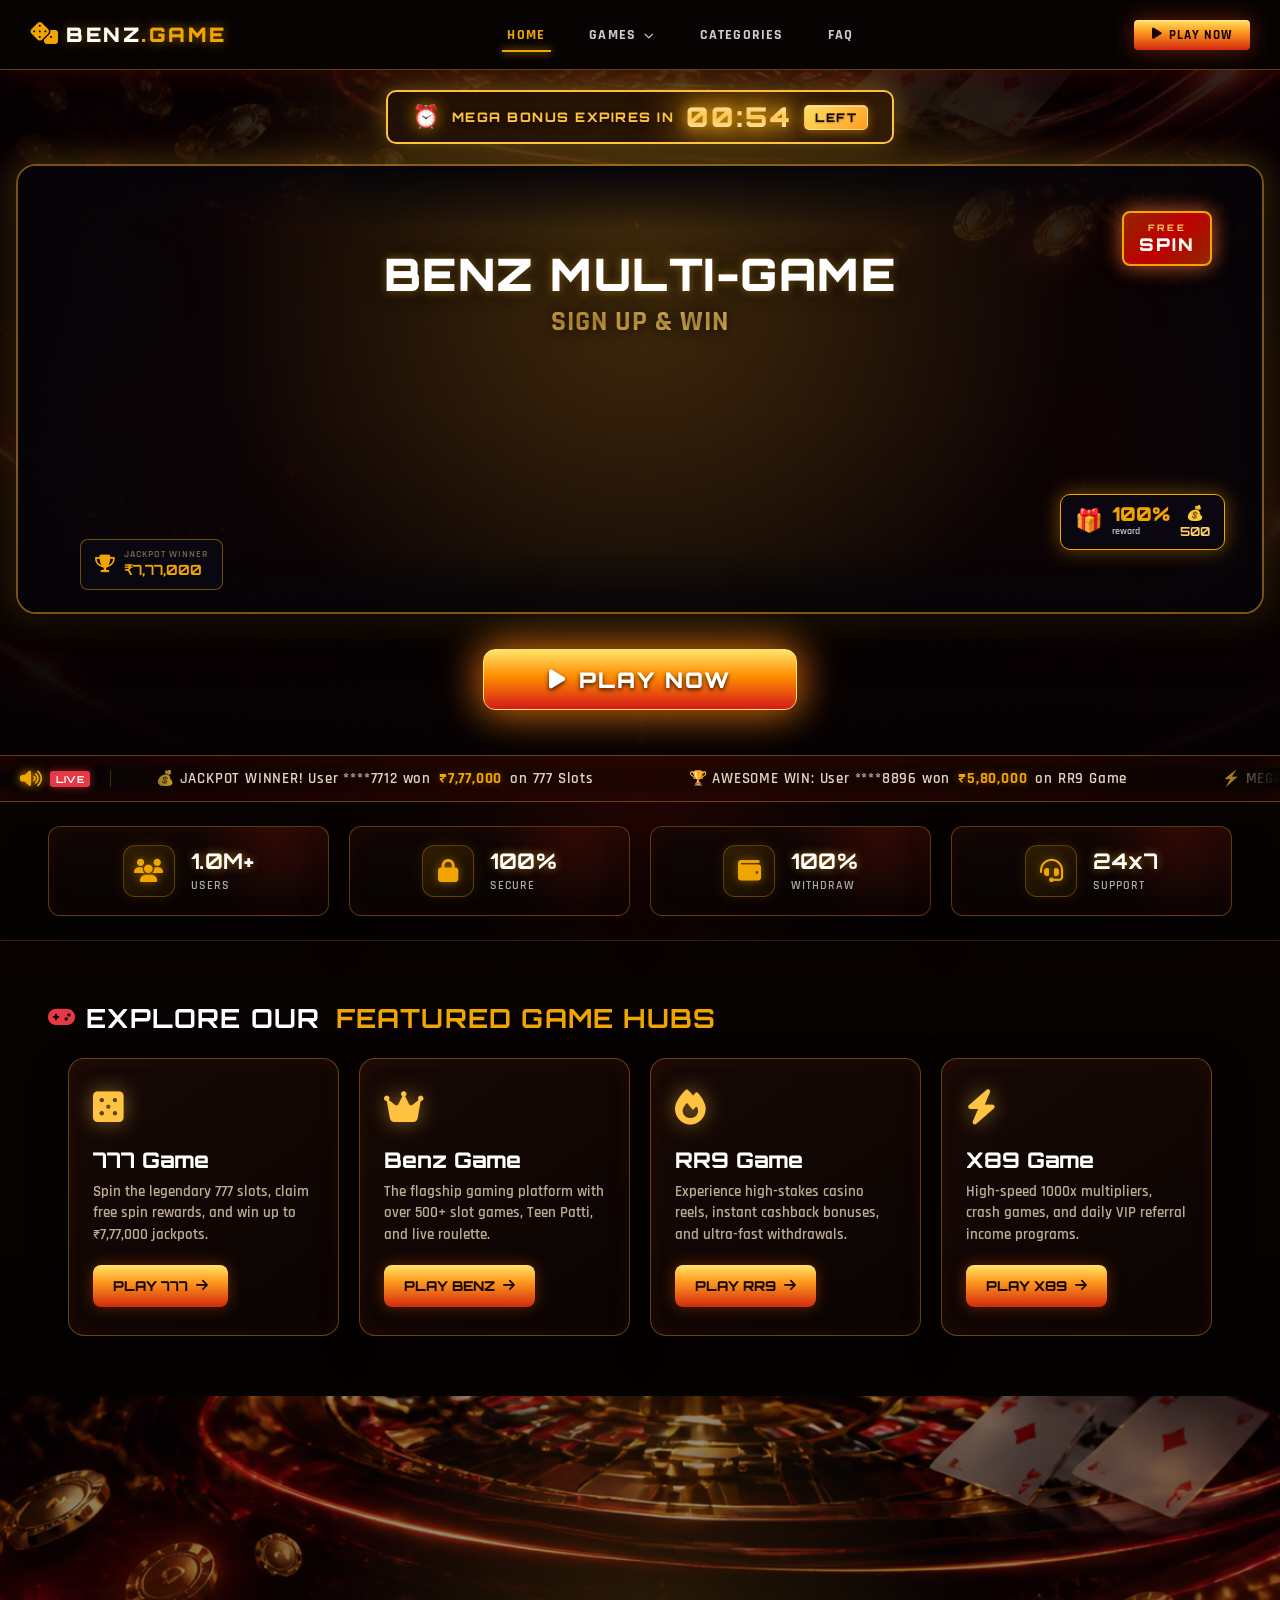
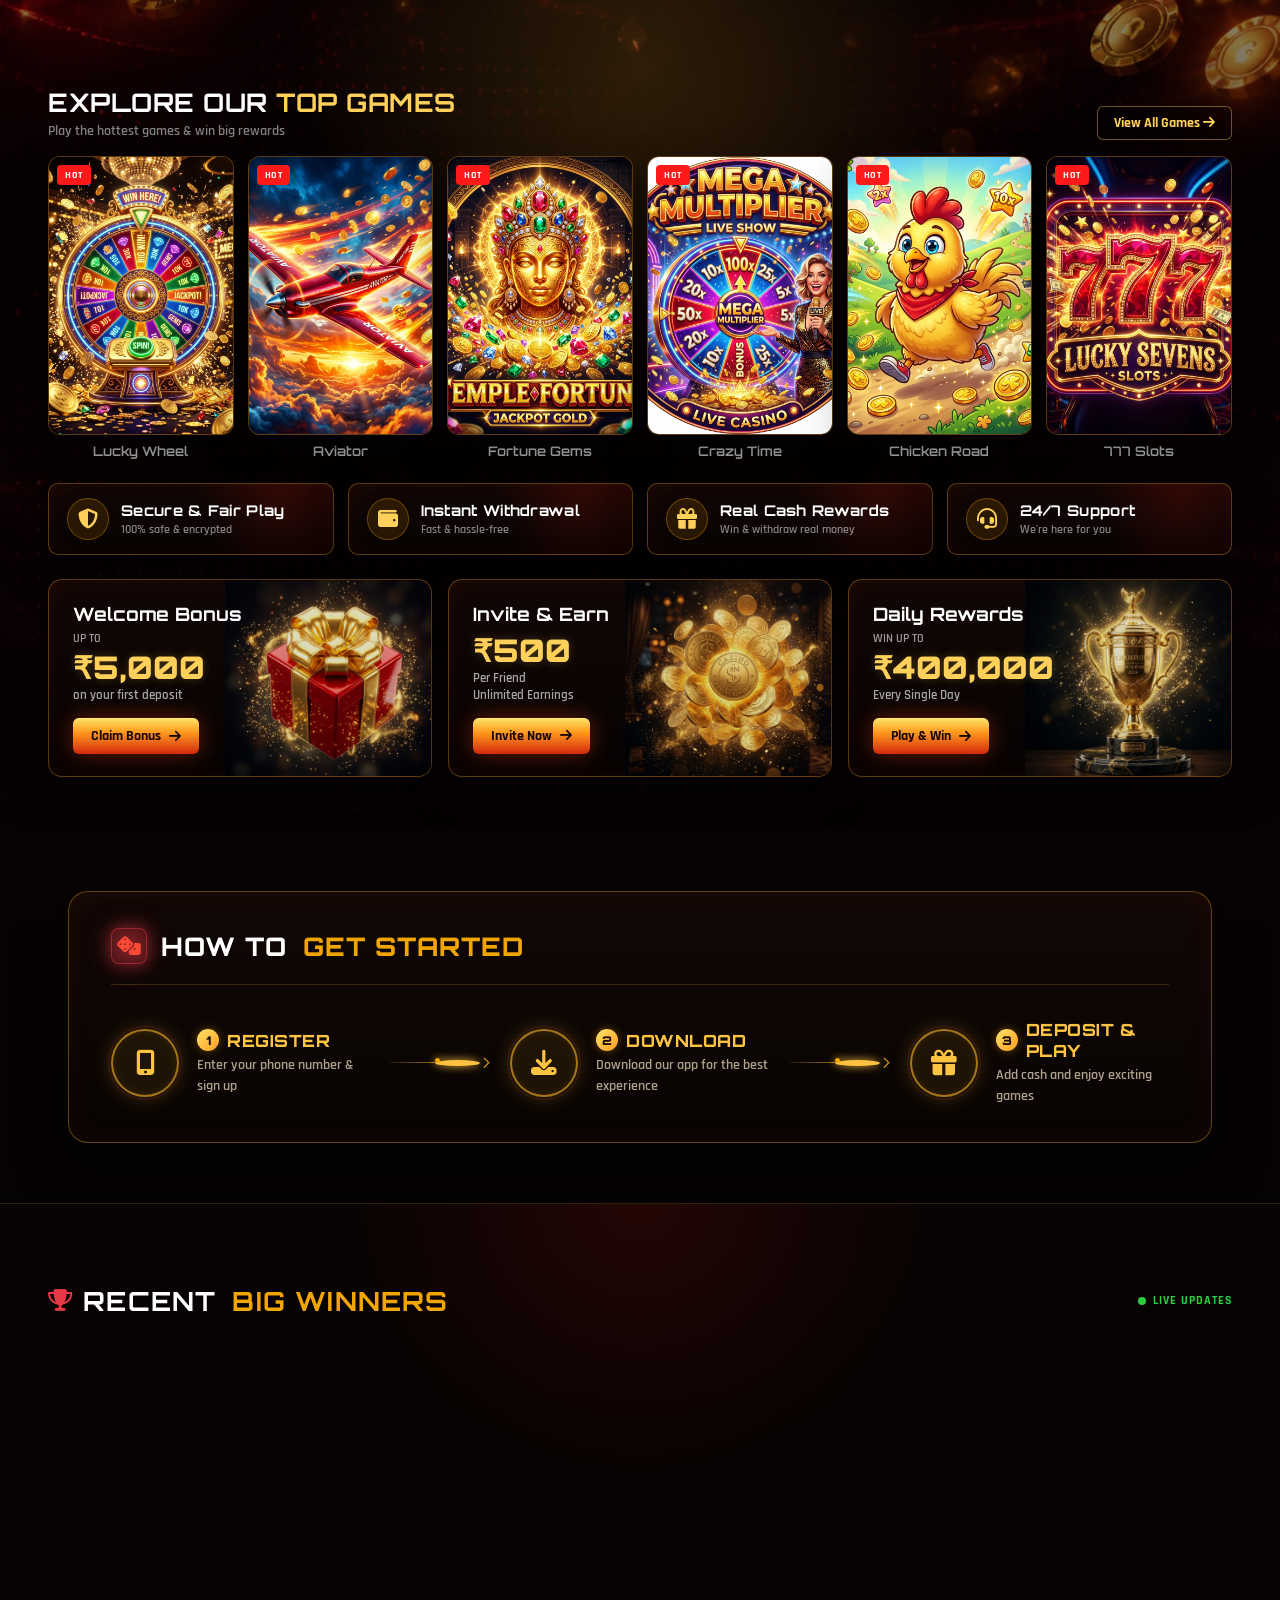
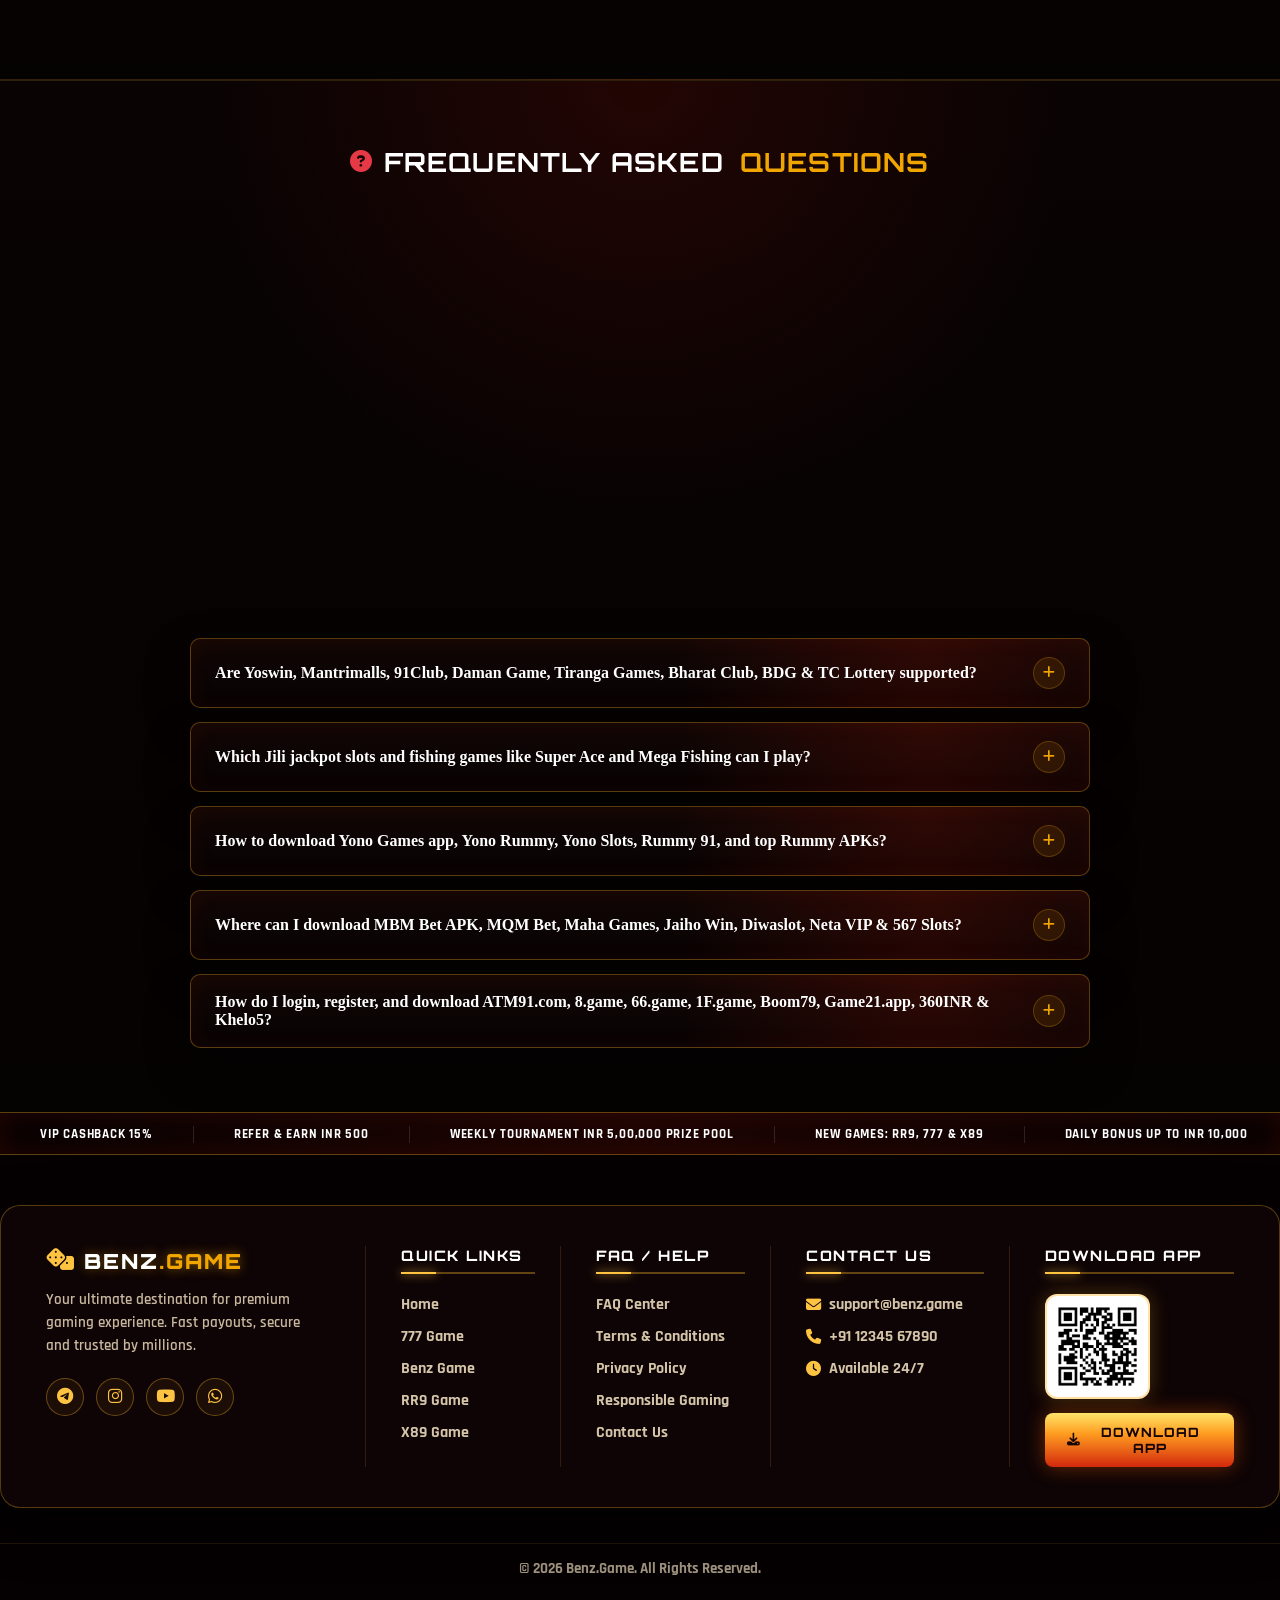
==== commit a8aa250b: "website" ====
--- a/index.html
+++ b/index.html
@@ -563,7 +563,7 @@
     <section class="section-featured-hubs" id="games">
       <div class="section-container">
         <div class="section-header">
-          <h2 class="section-title"><i class="fas fa-gamepad"></i> EXPLORE OUR <span class="accent">FEATURED GAME HUBS</span></h2>
+          <h2 class="section-title"><i class="fas fa-gamepad"></i><span class="section-title-copy">EXPLORE OUR <span class="accent">FEATURED GAME HUBS</span></span></h2>
         </div>
 
         <div class="hubs-grid">
--- a/style.css
+++ b/style.css
@@ -3727,3 +3727,426 @@
     grid-template-columns: 1fr;
   }
 }
+
+/* ===== FINAL HOME MOBILE FOOTER FIX ===== */
+@media (max-width: 560px) {
+  .footer {
+    overflow: hidden !important;
+  }
+
+  .footer-top {
+    padding: 34px 0 24px !important;
+  }
+
+  .footer-container {
+    width: 100% !important;
+    max-width: 100% !important;
+    padding-left: 14px !important;
+    padding-right: 14px !important;
+  }
+
+  .footer-top .footer-container {
+    display: grid !important;
+    grid-template-columns: repeat(2, minmax(0, 1fr)) !important;
+    gap: 18px 12px !important;
+  }
+
+  .footer-col {
+    min-width: 0 !important;
+    padding-right: 0 !important;
+    border-right: 0 !important;
+  }
+
+  .footer-brand {
+    grid-column: 1 / -1 !important;
+    padding: 16px !important;
+    border-radius: 12px !important;
+    background: rgba(255, 255, 255, 0.025) !important;
+    border: 1px solid rgba(240, 165, 0, 0.12) !important;
+    text-align: center !important;
+  }
+
+  .footer-brand .footer-logo {
+    justify-content: center !important;
+    margin-bottom: 12px !important;
+  }
+
+  .footer-brand .logo-icon {
+    width: 30px !important;
+    height: 30px !important;
+    font-size: 1.05rem !important;
+  }
+
+  .footer-brand .logo-text {
+    font-size: 1rem !important;
+    letter-spacing: 1.3px !important;
+  }
+
+  .footer-brand-desc {
+    max-width: none !important;
+    margin-bottom: 14px !important;
+    font-size: 0.82rem !important;
+    line-height: 1.55 !important;
+  }
+
+  .footer-socials {
+    justify-content: center !important;
+    gap: 9px !important;
+    flex-wrap: wrap !important;
+  }
+
+  .social-btn {
+    width: 36px !important;
+    height: 36px !important;
+    font-size: 0.92rem !important;
+  }
+
+  .footer-col-title {
+    margin-bottom: 12px !important;
+    padding-bottom: 8px !important;
+    font-size: 0.72rem !important;
+    letter-spacing: 1px !important;
+  }
+
+  .footer-links {
+    gap: 9px !important;
+  }
+
+  .footer-links li,
+  .footer-links li a {
+    min-width: 0 !important;
+    font-size: 0.82rem !important;
+    line-height: 1.25 !important;
+    letter-spacing: 0.1px !important;
+    word-break: break-word !important;
+  }
+
+  .footer-top .footer-col:nth-child(4),
+  .footer-app {
+    grid-column: 1 / -1 !important;
+  }
+
+  .footer-contact {
+    display: grid !important;
+    grid-template-columns: 1fr !important;
+    gap: 8px !important;
+  }
+
+  .footer-contact li {
+    display: flex !important;
+    align-items: center !important;
+    gap: 8px !important;
+    padding: 9px 10px !important;
+    border-radius: 8px !important;
+    background: rgba(255, 255, 255, 0.025) !important;
+    border: 1px solid rgba(240, 165, 0, 0.1) !important;
+    font-size: 0.8rem !important;
+  }
+
+  .footer-app {
+    display: grid !important;
+    grid-template-columns: 80px minmax(0, 1fr) !important;
+    align-items: center !important;
+    gap: 12px !important;
+    padding: 14px !important;
+    border-radius: 12px !important;
+    background: rgba(255, 255, 255, 0.025) !important;
+    border: 1px solid rgba(240, 165, 0, 0.12) !important;
+  }
+
+  .footer-app .footer-col-title {
+    grid-column: 1 / -1 !important;
+    margin-bottom: 0 !important;
+  }
+
+  .footer-app .qr-wrap {
+    margin-bottom: 0 !important;
+  }
+
+  .qr-image {
+    width: 80px !important;
+    height: 80px !important;
+    border-radius: 8px !important;
+  }
+
+  .btn-download-app {
+    width: 100% !important;
+    justify-content: center !important;
+    padding: 10px 12px !important;
+    font-size: 0.76rem !important;
+    letter-spacing: 0.8px !important;
+    white-space: normal !important;
+  }
+
+  .footer-bottom {
+    padding: 16px 0 !important;
+  }
+
+  .footer-bottom-inner {
+    justify-content: center !important;
+    align-items: center !important;
+    text-align: center !important;
+    gap: 0 !important;
+  }
+
+  .footer-bottom-inner span {
+    width: 100% !important;
+    font-size: 0.72rem !important;
+    line-height: 1.45 !important;
+  }
+}
+
+@media (max-width: 380px) {
+  .footer-top .footer-container {
+    gap: 16px 10px !important;
+  }
+
+  .footer-links li,
+  .footer-links li a {
+    font-size: 0.78rem !important;
+  }
+
+  .footer-app {
+    grid-template-columns: 72px minmax(0, 1fr) !important;
+  }
+
+  .qr-image {
+    width: 72px !important;
+    height: 72px !important;
+  }
+}
+
+/* ===== FINAL HOME MOBILE SECTION POLISH ===== */
+@media (max-width: 560px) {
+  .section-featured-hubs {
+    padding: 42px 0 !important;
+  }
+
+  .section-featured-hubs .section-header {
+    margin-bottom: 18px !important;
+    padding: 0 4px !important;
+  }
+
+  .section-featured-hubs .section-title {
+    display: grid !important;
+    grid-template-columns: 38px minmax(0, 1fr) !important;
+    align-items: center !important;
+    gap: 12px !important;
+    width: 100% !important;
+    max-width: 100% !important;
+    font-size: clamp(1.35rem, 8vw, 1.95rem) !important;
+    line-height: 1.16 !important;
+    letter-spacing: 0.4px !important;
+    text-align: left !important;
+  }
+
+  .section-featured-hubs .section-title i {
+    width: 34px !important;
+    height: 34px !important;
+    display: inline-flex !important;
+    align-items: center !important;
+    justify-content: center !important;
+    border-radius: 50% !important;
+    font-size: 0.9rem !important;
+    background: rgba(230, 57, 70, 0.18) !important;
+    border: 1px solid rgba(230, 57, 70, 0.35) !important;
+  }
+
+  .section-title-copy {
+    display: block !important;
+    min-width: 0 !important;
+  }
+
+  .section-featured-hubs .accent {
+    display: block !important;
+    margin-left: 0 !important;
+  }
+
+  .hubs-grid {
+    width: 100% !important;
+    grid-template-columns: 1fr !important;
+    gap: 14px !important;
+  }
+
+  .hub-card {
+    padding: 20px 18px !important;
+    border-radius: 12px !important;
+  }
+
+  .hub-icon {
+    font-size: 1.65rem !important;
+    margin-bottom: 10px !important;
+  }
+
+  .hub-title {
+    font-size: 1.08rem !important;
+    line-height: 1.15 !important;
+  }
+
+  .hub-desc {
+    font-size: 0.86rem !important;
+    line-height: 1.35 !important;
+    margin-bottom: 16px !important;
+  }
+
+  .rr9-lobby {
+    padding: 34px 0 40px !important;
+  }
+
+  .rr9-section-head {
+    flex-direction: column !important;
+    align-items: flex-start !important;
+    gap: 12px !important;
+    margin-top: 24px !important;
+    margin-bottom: 16px !important;
+  }
+
+  .rr9-heading {
+    font-size: clamp(1.35rem, 8.2vw, 2rem) !important;
+    line-height: 1.15 !important;
+    letter-spacing: 0.35px !important;
+  }
+
+  .rr9-heading span {
+    display: block !important;
+  }
+
+  .rr9-subheading {
+    max-width: 240px !important;
+    font-size: 0.86rem !important;
+    line-height: 1.3 !important;
+  }
+
+  .rr9-view-all {
+    align-self: flex-start !important;
+    padding: 8px 14px !important;
+    font-size: 0.82rem !important;
+    line-height: 1.2 !important;
+  }
+
+  .rr9-games {
+    grid-template-columns: repeat(2, minmax(0, 1fr)) !important;
+    gap: 14px 12px !important;
+  }
+
+  .section-howto {
+    padding: 42px 0 !important;
+  }
+
+  .section-howto .section-container {
+    padding: 0 14px !important;
+  }
+
+  .howto-card {
+    width: 100% !important;
+    padding: 22px 16px 24px !important;
+    border-radius: 18px !important;
+  }
+
+  .howto-header {
+    justify-content: center !important;
+    align-items: center !important;
+    gap: 12px !important;
+    padding-bottom: 18px !important;
+    margin-bottom: 22px !important;
+    text-align: left !important;
+  }
+
+  .howto-header .logo-icon,
+  .howto-header .red-accent {
+    width: 40px !important;
+    height: 40px !important;
+    border-radius: 11px !important;
+    font-size: 1rem !important;
+    flex-shrink: 0 !important;
+  }
+
+  .howto-header .section-title {
+    display: block !important;
+    max-width: 230px !important;
+    flex: 0 1 auto !important;
+    font-size: clamp(1.45rem, 7.5vw, 2rem) !important;
+    line-height: 1.12 !important;
+    letter-spacing: 0.5px !important;
+    text-align: left !important;
+  }
+
+  .howto-header .accent {
+    display: block !important;
+    margin-left: 0 !important;
+  }
+
+  .steps-flow {
+    display: flex !important;
+    flex-direction: column !important;
+    gap: 12px !important;
+    align-items: stretch !important;
+  }
+
+  .step-connector {
+    display: none !important;
+  }
+
+  .step-item {
+    width: 100% !important;
+    min-width: 0 !important;
+    gap: 12px !important;
+    padding: 14px !important;
+    border-radius: 12px !important;
+  }
+
+  .step-icon-wrap {
+    width: 54px !important;
+    height: 54px !important;
+    font-size: 1.25rem !important;
+    flex-shrink: 0 !important;
+  }
+
+  .step-info {
+    min-width: 0 !important;
+  }
+
+  .step-name {
+    font-size: clamp(0.9rem, 4.8vw, 1.1rem) !important;
+    line-height: 1.1 !important;
+  }
+
+  .step-text {
+    font-size: 0.84rem !important;
+    line-height: 1.25 !important;
+  }
+}
+
+@media (max-width: 380px) {
+  .section-featured-hubs .section-title,
+  .rr9-heading,
+  .howto-header .section-title {
+    font-size: clamp(1.18rem, 7.8vw, 1.58rem) !important;
+  }
+
+  .section-featured-hubs .section-title {
+    grid-template-columns: 34px minmax(0, 1fr) !important;
+    gap: 10px !important;
+  }
+
+  .section-featured-hubs .section-title i,
+  .howto-header .logo-icon,
+  .howto-header .red-accent {
+    width: 34px !important;
+    height: 34px !important;
+  }
+
+  .howto-card {
+    padding: 20px 12px 22px !important;
+  }
+
+  .step-item {
+    padding: 12px !important;
+  }
+
+  .step-icon-wrap {
+    width: 48px !important;
+    height: 48px !important;
+    font-size: 1.1rem !important;
+  }
+}
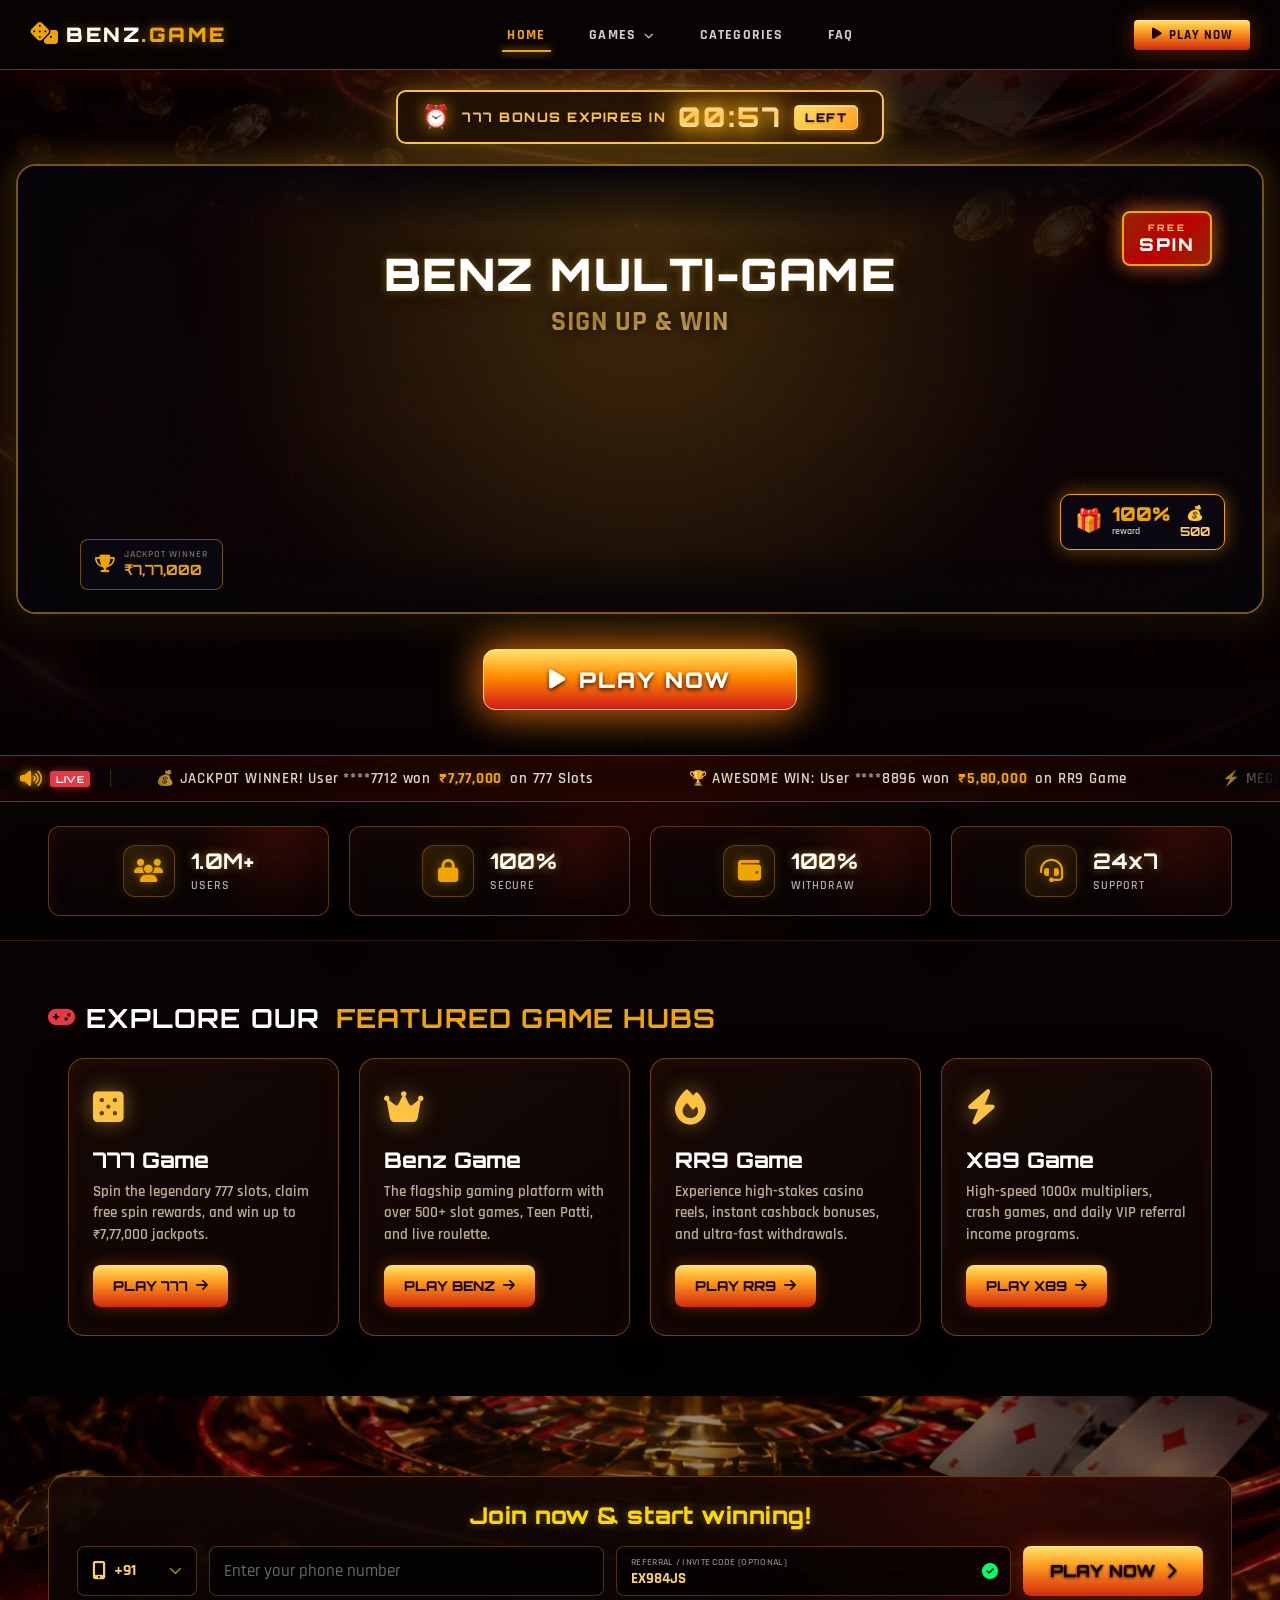
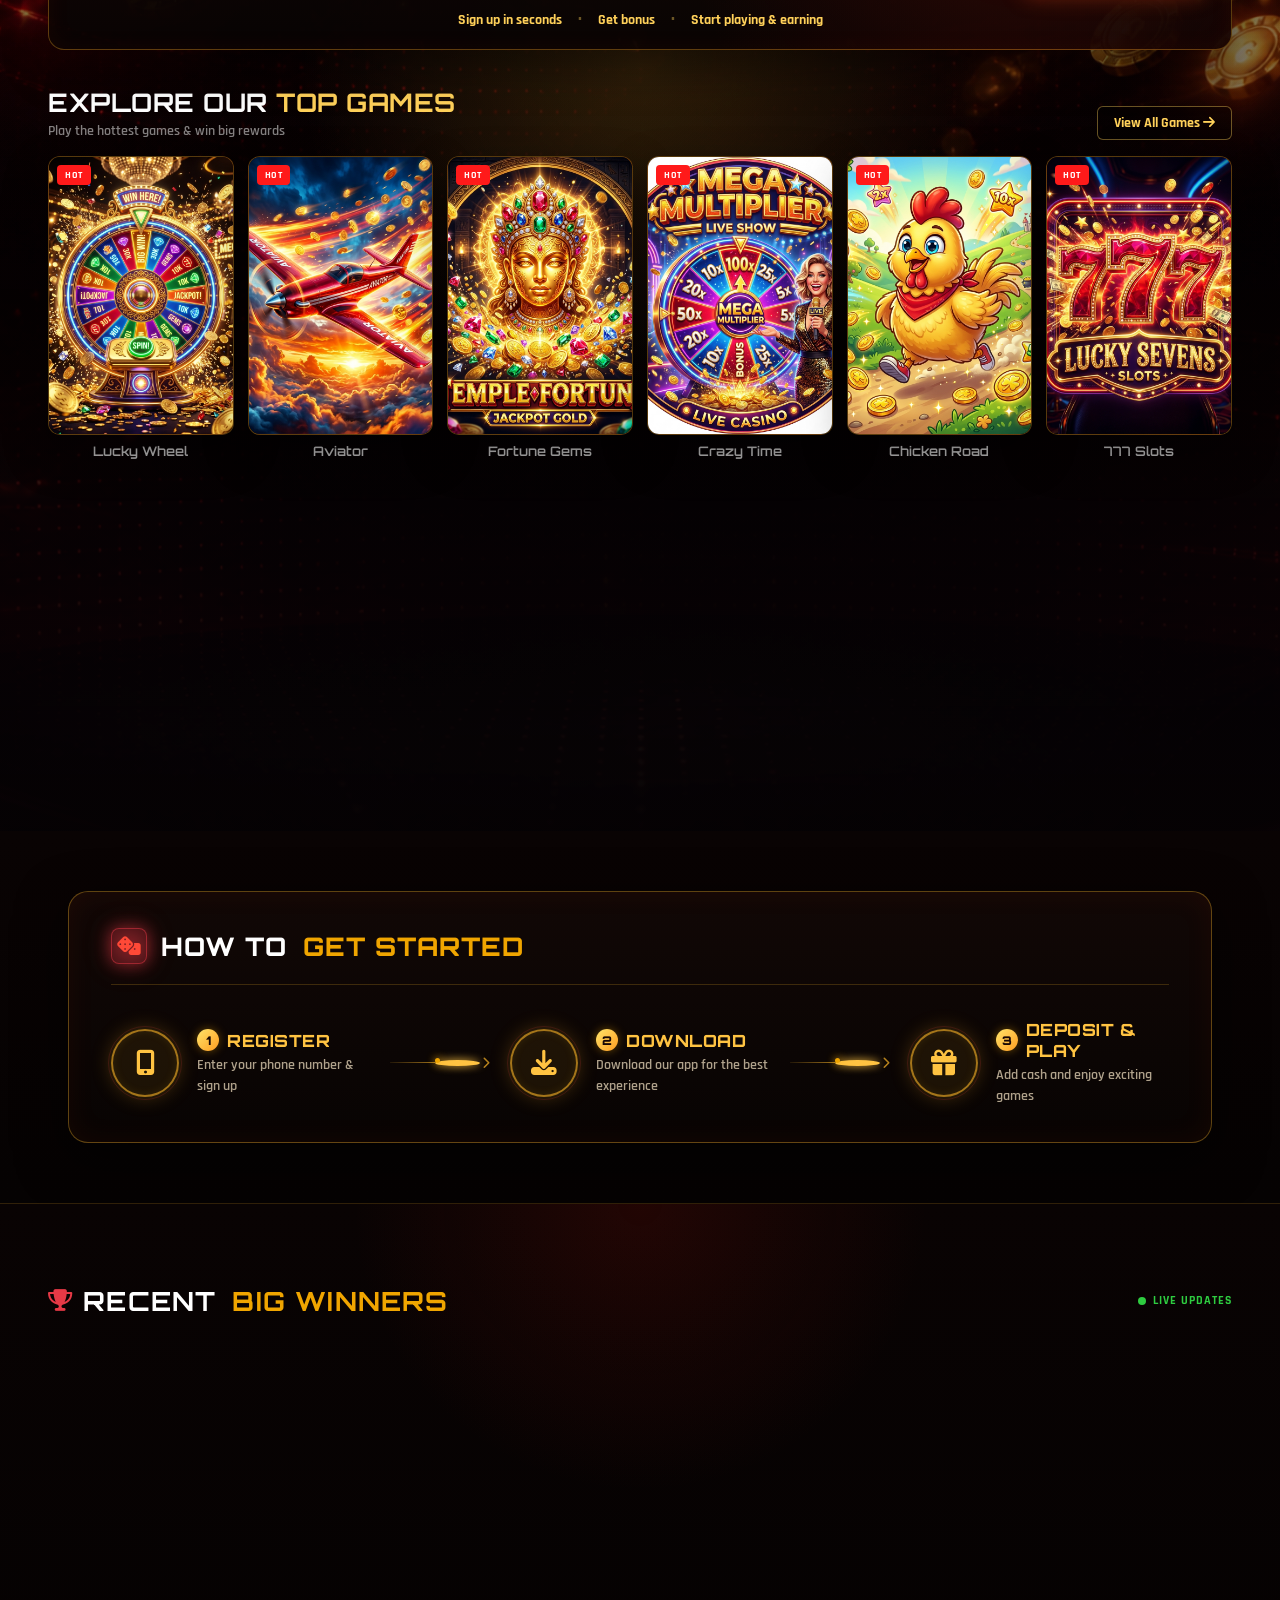
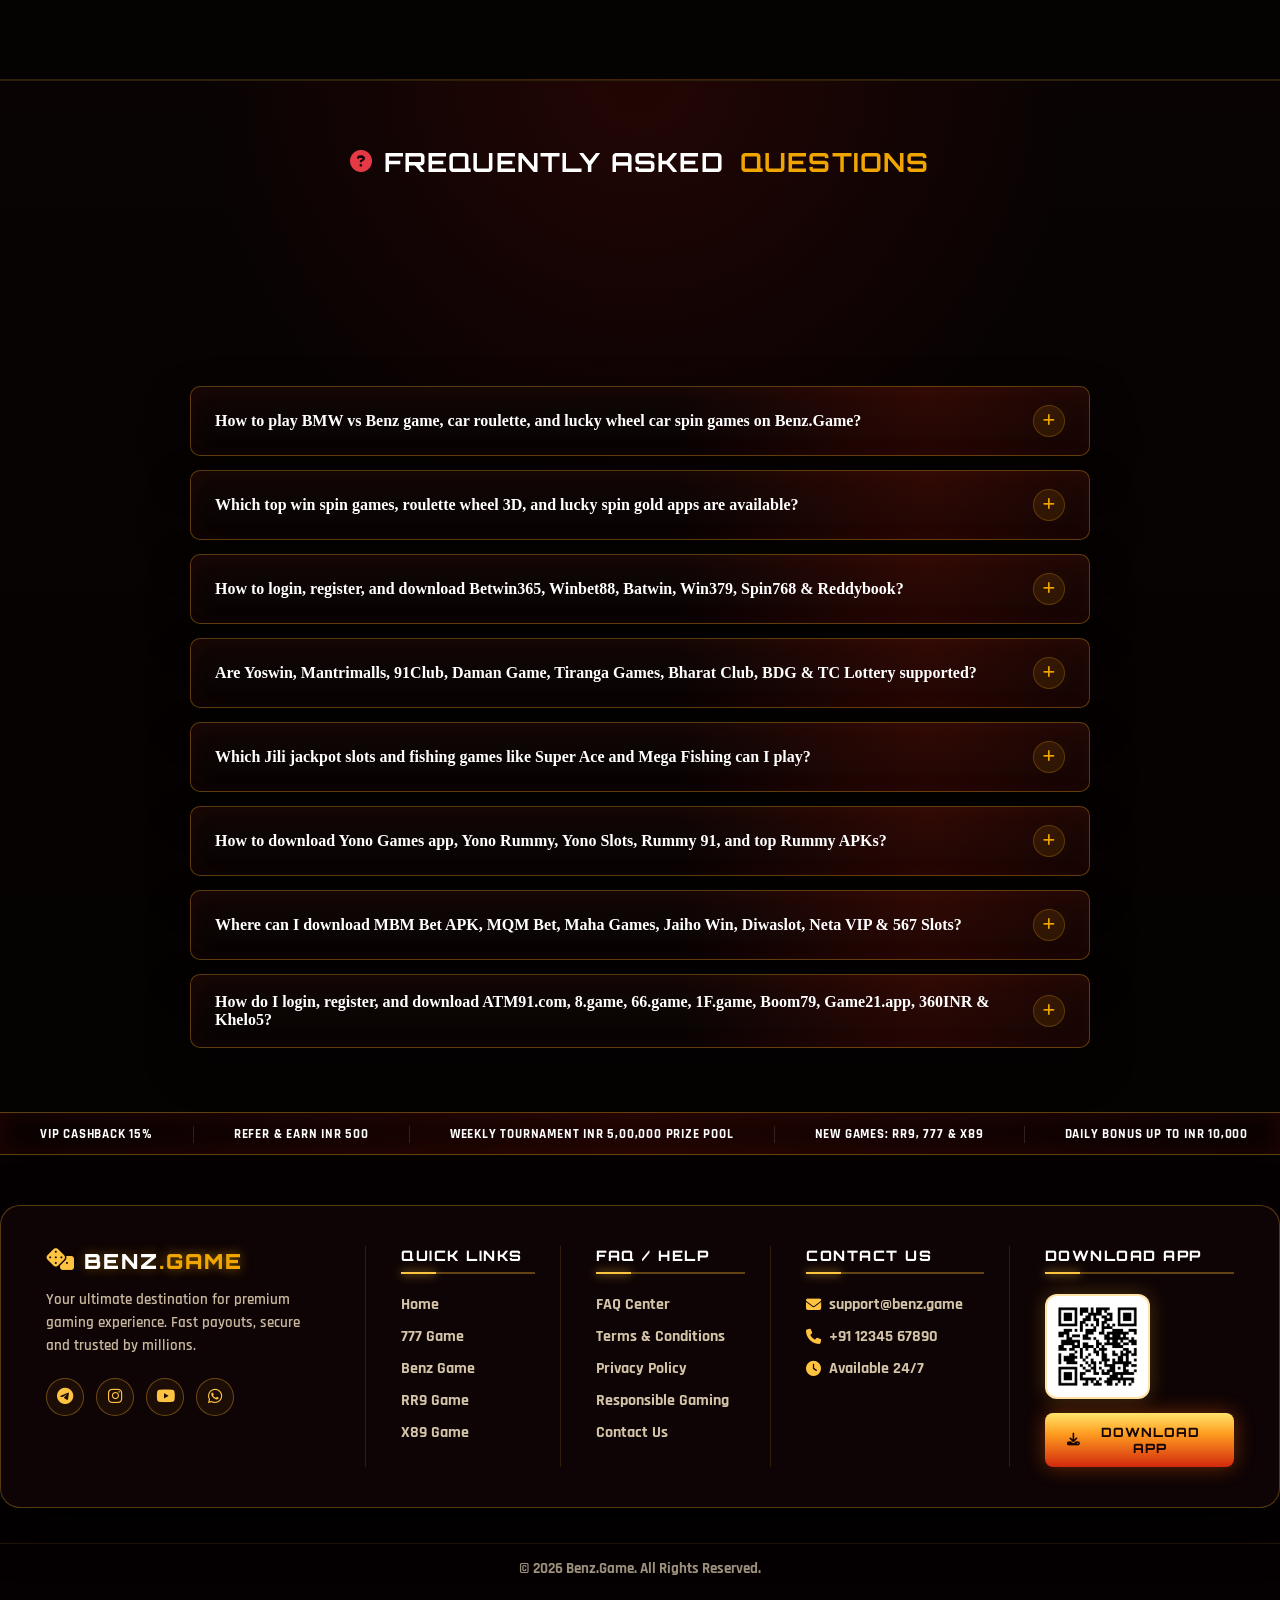
==== commit 0a3e49b3: "website" ====
--- a/index.html
+++ b/index.html
@@ -471,7 +471,7 @@
       <div class="hero-timer">
         <div class="timer-inner">
           <span class="timer-icon">⏰</span>
-          <span class="timer-label">MEGA BONUS EXPIRES IN</span>
+          <span class="timer-label">777 BONUS EXPIRES IN</span>
           <span class="timer-display" id="heroTimer">01:00</span>
           <span class="timer-tag">LEFT</span>
         </div>
--- a/style.css
+++ b/style.css
@@ -4150,3 +4150,368 @@
     font-size: 1.1rem !important;
   }
 }
+
+/* ===== SHARED MOBILE HOW-TO DESIGN ===== */
+@media (max-width: 560px) {
+  .section-howto {
+    padding: 34px 0 42px !important;
+    background: #050202 !important;
+  }
+
+  .section-howto .section-container {
+    padding: 0 18px !important;
+  }
+
+  .howto-card {
+    width: 100% !important;
+    margin: 0 auto !important;
+    padding: 28px 20px 30px !important;
+    border-radius: 20px !important;
+    background: linear-gradient(180deg, rgba(20, 7, 5, 0.98), rgba(6, 2, 2, 0.99)) !important;
+    border: 1.5px solid rgba(240, 165, 0, 0.55) !important;
+    box-shadow: 0 18px 45px rgba(0, 0, 0, 0.72), inset 0 0 32px rgba(255, 86, 14, 0.05) !important;
+  }
+
+  .howto-header {
+    display: grid !important;
+    grid-template-columns: 48px minmax(0, 1fr) !important;
+    align-items: center !important;
+    justify-content: start !important;
+    gap: 18px !important;
+    padding: 0 0 24px !important;
+    margin: 0 0 28px !important;
+    border-bottom: 1px solid rgba(240, 165, 0, 0.32) !important;
+    text-align: left !important;
+  }
+
+  .howto-header .logo-icon,
+  .howto-header .red-accent {
+    width: 48px !important;
+    height: 48px !important;
+    border-radius: 11px !important;
+    display: inline-flex !important;
+    align-items: center !important;
+    justify-content: center !important;
+    font-size: 1.05rem !important;
+    color: #ff4937 !important;
+    background: rgba(230, 57, 70, 0.18) !important;
+    border: 1px solid rgba(230, 57, 70, 0.55) !important;
+    box-shadow: 0 0 26px rgba(230, 57, 70, 0.62) !important;
+  }
+
+  .howto-header .section-title {
+    display: block !important;
+    max-width: 100% !important;
+    margin: 0 !important;
+    font-size: clamp(2rem, 10vw, 3rem) !important;
+    line-height: 1.05 !important;
+    letter-spacing: 0.5px !important;
+    text-align: left !important;
+    color: #fff !important;
+    text-shadow: 0 0 16px rgba(255, 255, 255, 0.12) !important;
+  }
+
+  .howto-header .accent {
+    display: block !important;
+    margin-left: 0 !important;
+    color: #ffc342 !important;
+    text-shadow: 0 0 20px rgba(255, 195, 66, 0.55) !important;
+  }
+
+  .steps-flow {
+    display: flex !important;
+    flex-direction: column !important;
+    align-items: stretch !important;
+    gap: 16px !important;
+  }
+
+  .step-connector {
+    display: none !important;
+  }
+
+  .step-item {
+    width: 100% !important;
+    min-width: 0 !important;
+    display: grid !important;
+    grid-template-columns: 72px minmax(0, 1fr) !important;
+    align-items: center !important;
+    gap: 16px !important;
+    padding: 16px 18px !important;
+    border-radius: 12px !important;
+    background: rgba(17, 9, 8, 0.92) !important;
+    border: 1px solid rgba(240, 165, 0, 0.17) !important;
+    box-shadow: inset 0 0 22px rgba(255, 96, 16, 0.035) !important;
+  }
+
+  .step-icon-wrap {
+    width: 72px !important;
+    height: 72px !important;
+    border-radius: 50% !important;
+    border: 2px solid rgba(240, 165, 0, 0.72) !important;
+    color: #ffc342 !important;
+    font-size: 1.5rem !important;
+    box-shadow: 0 0 22px rgba(240, 165, 0, 0.3), inset 0 0 14px rgba(240, 165, 0, 0.1) !important;
+  }
+
+  .step-info {
+    min-width: 0 !important;
+    gap: 5px !important;
+  }
+
+  .step-heading-row {
+    align-items: center !important;
+    gap: 8px !important;
+  }
+
+  .step-badge {
+    width: 26px !important;
+    height: 26px !important;
+    font-size: 0.75rem !important;
+    box-shadow: 0 0 14px rgba(255, 195, 66, 0.48) !important;
+  }
+
+  .step-name {
+    font-size: clamp(1.05rem, 5.8vw, 1.42rem) !important;
+    line-height: 1.05 !important;
+    letter-spacing: 0.4px !important;
+    color: #ffc342 !important;
+  }
+
+  .step-text {
+    font-size: clamp(0.82rem, 3.8vw, 0.98rem) !important;
+    line-height: 1.32 !important;
+    color: rgba(247, 230, 198, 0.76) !important;
+  }
+}
+
+@media (max-width: 380px) {
+  .section-howto .section-container {
+    padding: 0 12px !important;
+  }
+
+  .howto-card {
+    padding: 24px 14px 26px !important;
+  }
+
+  .howto-header {
+    grid-template-columns: 42px minmax(0, 1fr) !important;
+    gap: 14px !important;
+  }
+
+  .howto-header .logo-icon,
+  .howto-header .red-accent {
+    width: 42px !important;
+    height: 42px !important;
+  }
+
+  .howto-header .section-title {
+    font-size: clamp(1.75rem, 9.5vw, 2.45rem) !important;
+  }
+
+  .step-item {
+    grid-template-columns: 58px minmax(0, 1fr) !important;
+    gap: 12px !important;
+    padding: 14px !important;
+  }
+
+  .step-icon-wrap {
+    width: 58px !important;
+    height: 58px !important;
+    font-size: 1.28rem !important;
+  }
+}
+
+/* ===== HOME MOBILE HERO TIMER MATCH ===== */
+@media (max-width: 560px) {
+  .hero .hero-timer {
+    position: absolute !important;
+    top: 8px !important;
+    left: 8px !important;
+    right: 8px !important;
+    z-index: 60 !important;
+    width: auto !important;
+    margin: 0 !important;
+    padding: 0 !important;
+    display: block !important;
+  }
+
+  .hero .timer-inner {
+    width: 100% !important;
+    min-height: 50px !important;
+    display: grid !important;
+    grid-template-columns: 34px minmax(0, 1fr) auto !important;
+    align-items: center !important;
+    gap: 8px !important;
+    padding: 8px 12px !important;
+    border-radius: 10px !important;
+    background: linear-gradient(90deg, rgba(18, 6, 3, 0.9), rgba(80, 42, 6, 0.72), rgba(20, 7, 3, 0.9)) !important;
+    border: 1.5px solid rgba(255, 195, 66, 0.9) !important;
+    box-shadow: 0 0 22px rgba(255, 160, 25, 0.28), inset 0 0 18px rgba(255, 195, 66, 0.08) !important;
+  }
+
+  .hero .timer-icon {
+    width: 28px !important;
+    height: 28px !important;
+    display: inline-flex !important;
+    align-items: center !important;
+    justify-content: center !important;
+    font-size: 1.05rem !important;
+    line-height: 1 !important;
+  }
+
+  .hero .timer-label {
+    max-width: 150px !important;
+    font-family: 'Orbitron', sans-serif !important;
+    font-size: clamp(0.72rem, 3.6vw, 0.98rem) !important;
+    font-weight: 900 !important;
+    line-height: 1.04 !important;
+    letter-spacing: 0.4px !important;
+    color: #fff !important;
+    text-transform: uppercase !important;
+    text-shadow: 0 2px 8px rgba(0, 0, 0, 0.9) !important;
+  }
+
+  .hero .timer-display {
+    min-width: 100px !important;
+    justify-self: end !important;
+    font-family: 'Orbitron', sans-serif !important;
+    font-size: clamp(1.35rem, 7vw, 2rem) !important;
+    font-weight: 900 !important;
+    line-height: 1 !important;
+    letter-spacing: 2px !important;
+    color: #ffd46a !important;
+    text-align: right !important;
+    text-shadow: 0 0 14px rgba(255, 195, 66, 0.72), 0 2px 8px rgba(0, 0, 0, 0.8) !important;
+  }
+
+  .hero .timer-tag {
+    display: none !important;
+  }
+}
+
+@media (max-width: 380px) {
+  .hero .timer-inner {
+    grid-template-columns: 28px minmax(0, 1fr) auto !important;
+    gap: 6px !important;
+    padding: 7px 10px !important;
+  }
+
+  .hero .timer-icon {
+    width: 24px !important;
+    height: 24px !important;
+    font-size: 0.95rem !important;
+  }
+
+  .hero .timer-label {
+    max-width: 126px !important;
+    font-size: 0.72rem !important;
+  }
+
+  .hero .timer-display {
+    min-width: 88px !important;
+    font-size: 1.42rem !important;
+    letter-spacing: 1.4px !important;
+  }
+}
+
+/* ===== REFINED MOBILE HOW-TO CARD ===== */
+@media (max-width: 560px) {
+  .section-howto {
+    padding: 28px 0 34px !important;
+  }
+
+  .section-howto .section-container {
+    padding: 0 12px !important;
+  }
+
+  .howto-card {
+    padding: 24px 16px 24px !important;
+    border-radius: 18px !important;
+  }
+
+  .howto-header {
+    display: flex !important;
+    flex-direction: column !important;
+    align-items: center !important;
+    justify-content: center !important;
+    gap: 12px !important;
+    padding: 0 0 20px !important;
+    margin: 0 0 22px !important;
+    text-align: center !important;
+  }
+
+  .howto-header .logo-icon,
+  .howto-header .red-accent {
+    width: 44px !important;
+    height: 44px !important;
+    border-radius: 12px !important;
+  }
+
+  .howto-header .section-title {
+    max-width: 100% !important;
+    font-size: clamp(1.72rem, 8.4vw, 2.35rem) !important;
+    line-height: 1.08 !important;
+    text-align: center !important;
+  }
+
+  .steps-flow {
+    gap: 12px !important;
+  }
+
+  .step-item {
+    grid-template-columns: 58px minmax(0, 1fr) !important;
+    gap: 12px !important;
+    padding: 14px 12px !important;
+    border-radius: 12px !important;
+  }
+
+  .step-icon-wrap {
+    width: 58px !important;
+    height: 58px !important;
+    font-size: 1.28rem !important;
+  }
+
+  .step-heading-row {
+    gap: 7px !important;
+    flex-wrap: nowrap !important;
+  }
+
+  .step-badge {
+    width: 23px !important;
+    height: 23px !important;
+    font-size: 0.68rem !important;
+  }
+
+  .step-name {
+    font-size: clamp(0.98rem, 5vw, 1.22rem) !important;
+    line-height: 1.08 !important;
+    overflow-wrap: anywhere !important;
+  }
+
+  .step-text {
+    font-size: clamp(0.76rem, 3.6vw, 0.9rem) !important;
+    line-height: 1.3 !important;
+  }
+}
+
+@media (max-width: 380px) {
+  .howto-card {
+    padding: 22px 12px !important;
+  }
+
+  .howto-header .section-title {
+    font-size: clamp(1.5rem, 8vw, 2rem) !important;
+  }
+
+  .step-item {
+    grid-template-columns: 50px minmax(0, 1fr) !important;
+    gap: 10px !important;
+    padding: 12px 10px !important;
+  }
+
+  .step-icon-wrap {
+    width: 50px !important;
+    height: 50px !important;
+    font-size: 1.12rem !important;
+  }
+}
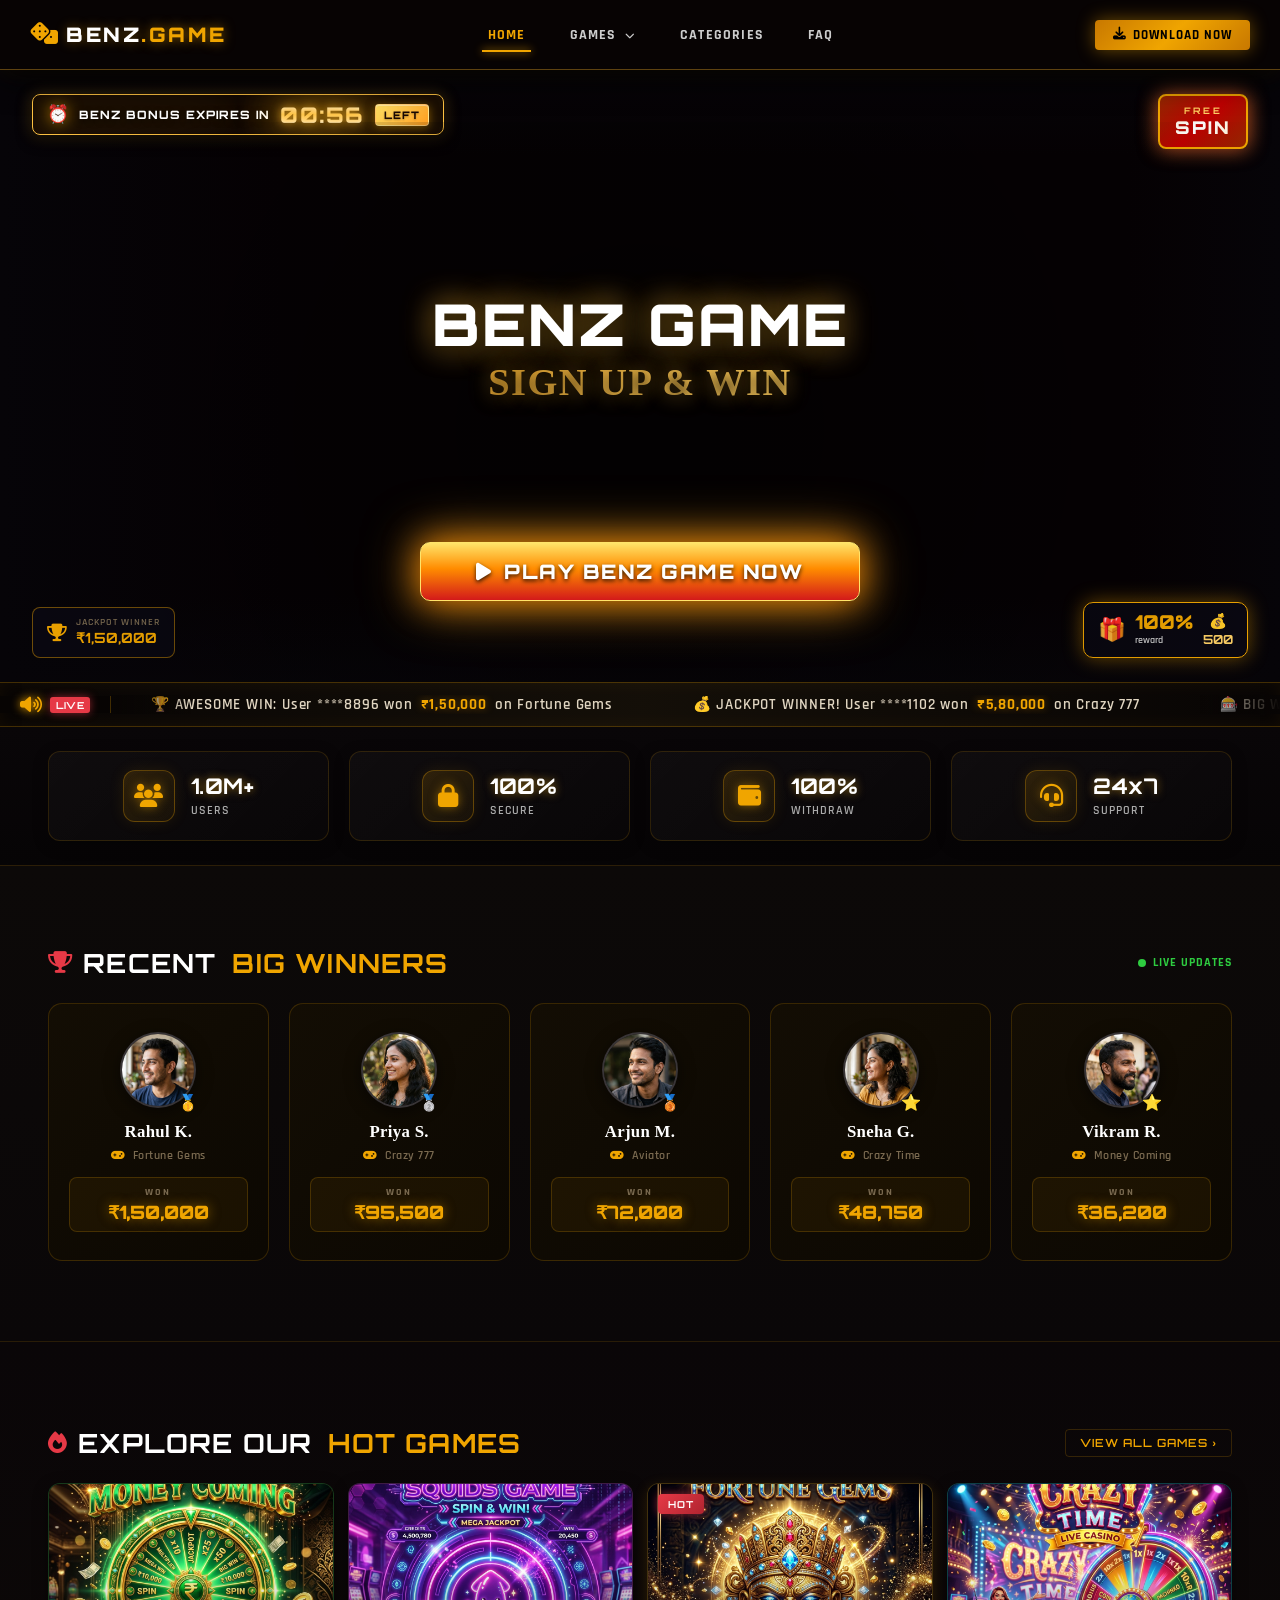
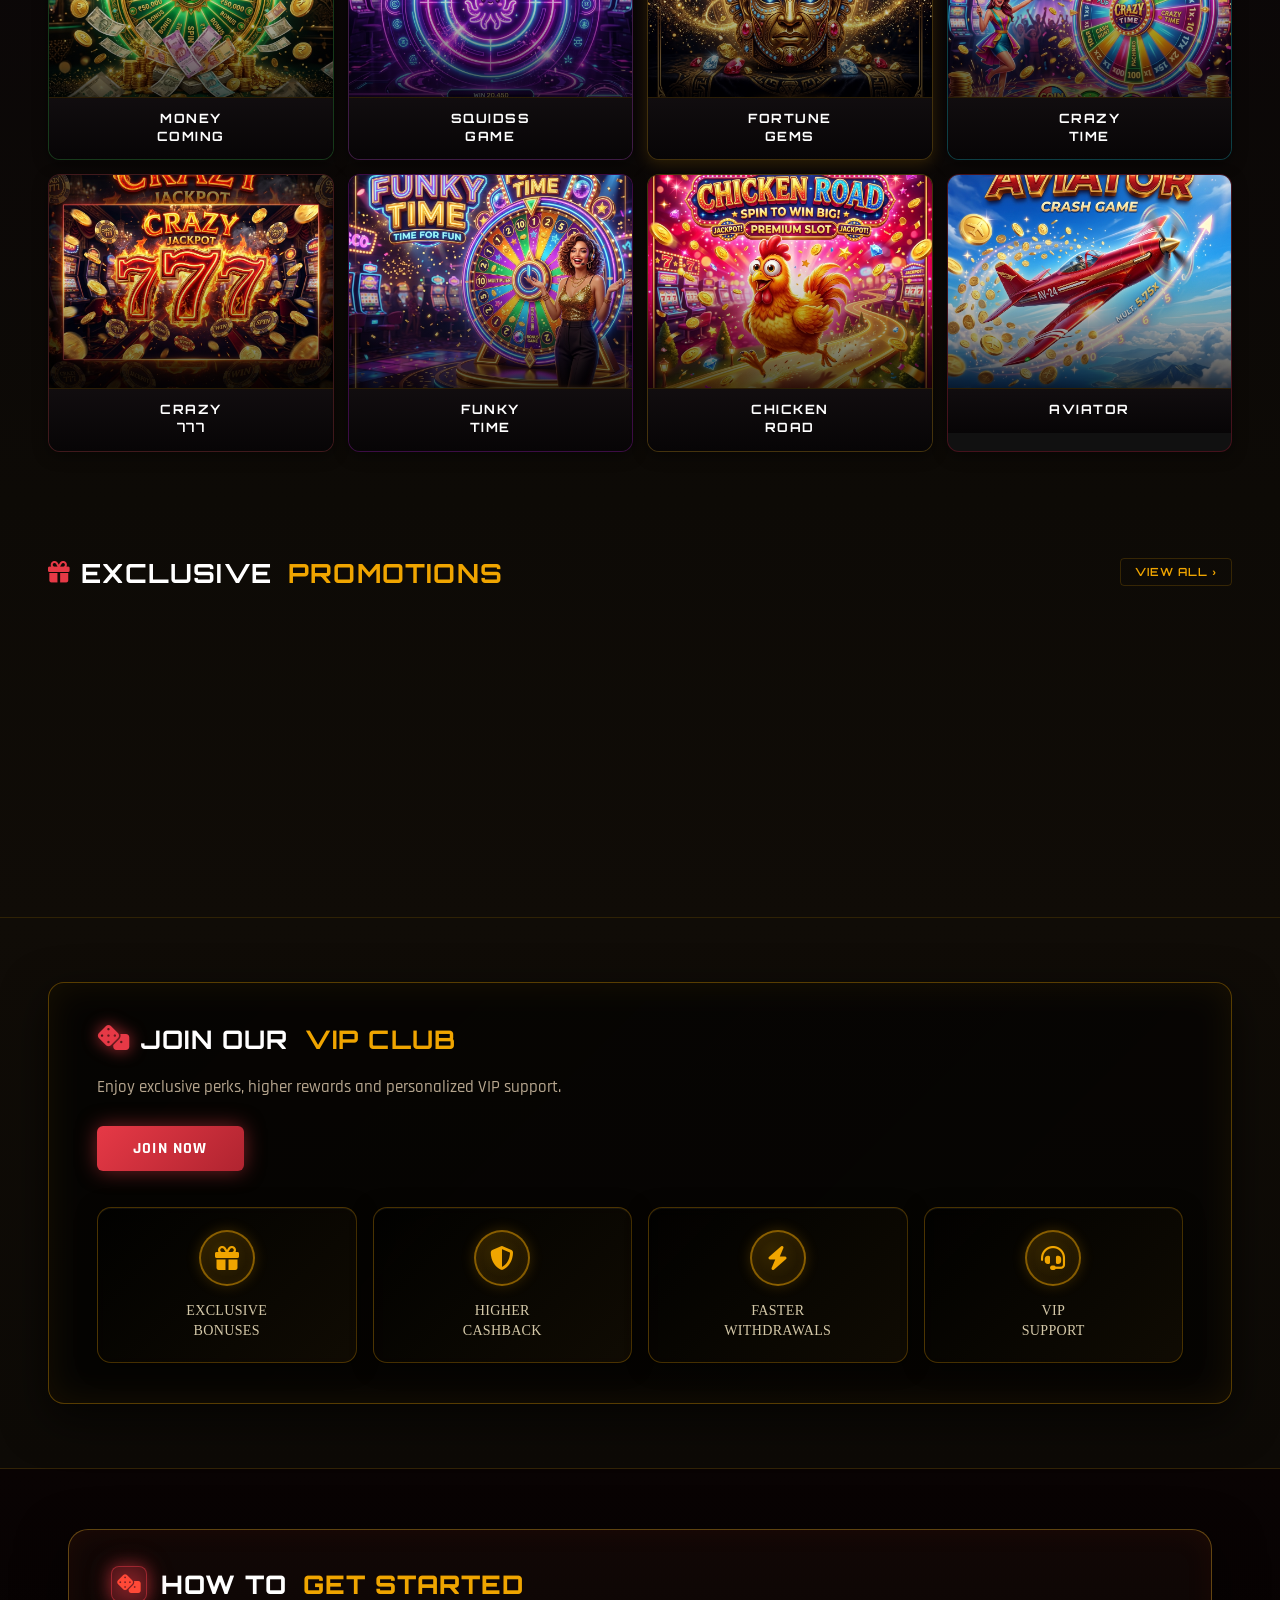
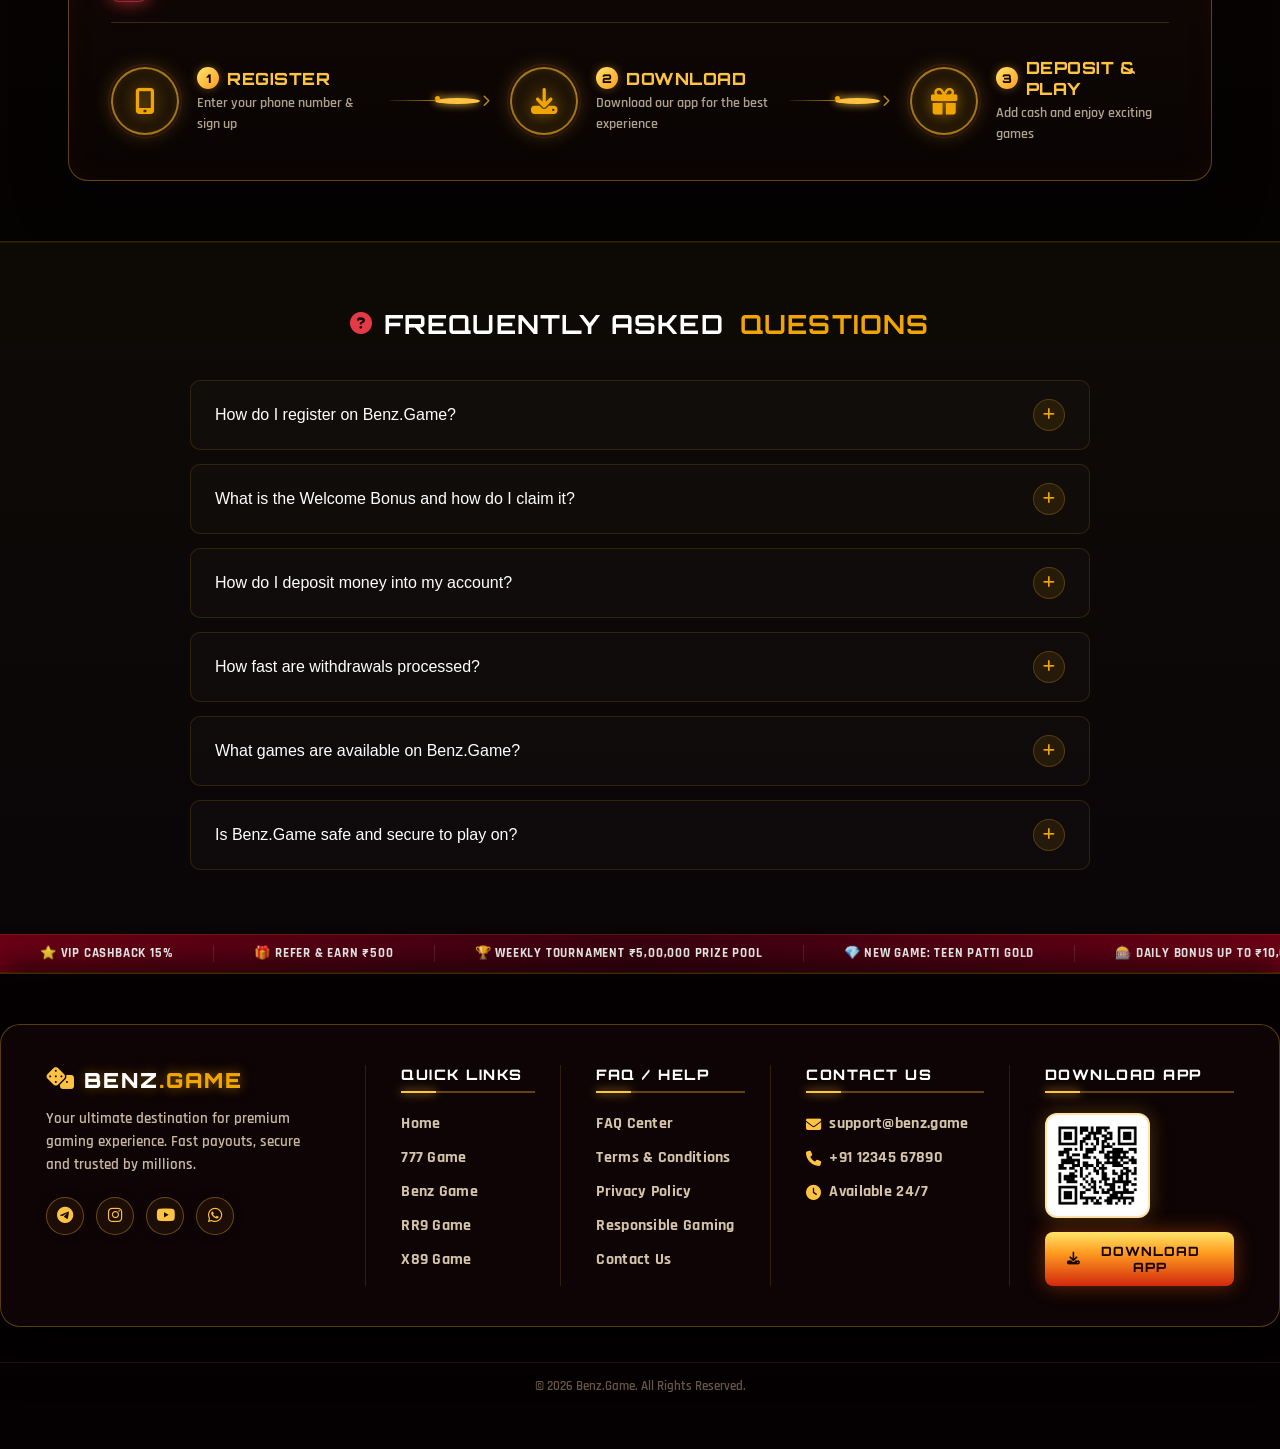
==== commit c2ed9044: "website" ====
--- a/index.html
+++ b/index.html
@@ -4,50 +4,14 @@
 <head>
   <meta charset="UTF-8" />
   <meta name="viewport" content="width=device-width, initial-scale=1.0" />
-  <title>Benz.Game - Ultimate Multi-Game Gaming Portal | RR9, 777 &amp; X89</title>
+  <title>Benz.Game - Register &amp; Download to Get 17-1777</title>
   <link rel="stylesheet" href="style.css" />
+  <link rel="stylesheet" href="games/style.css" />
   <link
     href="https://fonts.googleapis.com/css2?family=Rajdhani:wght@400;500;600;700&family=Orbitron:wght@400;700;900&display=swap"
     rel="stylesheet" />
   <link rel="stylesheet" href="https://cdnjs.cloudflare.com/ajax/libs/font-awesome/6.5.0/css/all.min.css" />
   <style>
-    main {
-      display: flex;
-      flex-direction: column;
-    }
-
-    main > .hero {
-      order: 1;
-    }
-
-    main > .live-ticker-bar {
-      order: 2;
-    }
-
-    main > .stats-bar {
-      order: 3;
-    }
-
-    main > .section-featured-hubs {
-      order: 4;
-    }
-
-    main > .rr9-lobby {
-      order: 5;
-    }
-
-    main > .section-howto {
-      order: 6;
-    }
-
-    main > .section-winners {
-      order: 7;
-    }
-
-    main > .section-faq {
-      order: 8;
-    }
-
     /* ===== GAMES DROPDOWN MENU ===== */
     .nav-item-dropdown {
       position: relative;
@@ -116,7 +80,6 @@
       text-align: center;
     }
 
-    /* Mobile Submenu */
     .mobile-dropdown {
       display: flex;
       flex-direction: column;
@@ -131,292 +94,152 @@
       color: rgba(255, 215, 0, 0.85) !important;
       padding: 4px 10px !important;
     }
-
-    /* FEATURED MULTI-GAME HUBS */
-    .section-featured-hubs {
-      padding: 60px 0;
-      background: linear-gradient(180deg, #090303 0%, #050202 100%);
-    }
-
-    .hubs-grid {
-      display: grid;
-      grid-template-columns: repeat(4, 1fr);
-      gap: 20px;
-      width: min(1400px, calc(100% - 40px));
-      margin: 0 auto;
-    }
-
-    .hub-card {
-      position: relative;
-      border-radius: 16px;
-      padding: 28px 24px;
-      background: linear-gradient(145deg, rgba(25, 10, 6, 0.92) 0%, rgba(10, 4, 3, 0.96) 100%);
-      border: 1.5px solid rgba(255, 184, 41, 0.35);
-      box-shadow: 0 12px 35px rgba(0, 0, 0, 0.5), inset 0 0 20px rgba(255, 60, 20, 0.08);
-      display: flex;
-      flex-direction: column;
-      align-items: flex-start;
-      transition: transform 0.3s, border-color 0.3s, box-shadow 0.3s;
-      overflow: hidden;
-    }
-
-    .hub-card:hover {
-      transform: translateY(-8px);
-      border-color: #ffc342;
-      box-shadow: 0 18px 45px rgba(255, 140, 0, 0.3);
-    }
-
-    .hub-icon {
-      font-size: 2.2rem;
-      color: #ffc342;
-      margin-bottom: 14px;
-      filter: drop-shadow(0 0 10px rgba(255, 195, 66, 0.5));
-    }
-
-    .hub-title {
-      font-family: 'Orbitron', sans-serif;
-      font-size: 1.35rem;
-      font-weight: 800;
-      color: #fff;
-      margin: 0 0 8px;
-    }
-
-    .hub-desc {
-      font-family: 'Rajdhani', sans-serif;
-      font-size: 0.92rem;
-      color: rgba(247, 230, 198, 0.75);
-      margin: 0 0 20px;
-      line-height: 1.45;
-    }
-
-    .btn-hub-play {
-      margin-top: auto;
-      height: 42px;
-      padding: 0 20px;
-      display: inline-flex;
-      align-items: center;
-      gap: 8px;
-      border-radius: 8px;
-      background: linear-gradient(180deg, #ffe46a 0%, #ff9d20 38%, #d3290d 100%);
-      color: #170604;
-      font-family: 'Orbitron', sans-serif;
-      font-weight: 800;
-      font-size: 0.85rem;
-      text-decoration: none;
-      text-transform: uppercase;
-      box-shadow: 0 0 15px rgba(255, 100, 0, 0.35);
-      transition: transform 0.2s, box-shadow 0.2s;
-    }
-
-    .btn-hub-play:hover {
-      transform: scale(1.04);
-      color: #170604;
-      box-shadow: 0 0 25px rgba(255, 140, 0, 0.6);
-    }
-
-    @media (max-width: 1024px) {
-      .hubs-grid {
-        grid-template-columns: repeat(2, 1fr);
-      }
-    }
-
-    @media (max-width: 560px) {
-      .hubs-grid {
-        grid-template-columns: 1fr;
-      }
-    }
-
-    /* THEME OVERRIDES */
-    body {
-      background:
-        radial-gradient(circle at 10% 18%, rgba(164, 14, 8, .25), transparent 26%),
-        radial-gradient(circle at 88% 12%, rgba(255, 183, 38, .16), transparent 28%),
-        linear-gradient(180deg, #050104 0%, #100303 42%, #050203 100%);
-      color: #f7e6c6;
-    }
-
-    .navbar {
-      background: rgba(5, 1, 3, .96);
-      border-bottom: 1px solid rgba(255, 184, 41, .28);
-      box-shadow: 0 8px 24px rgba(150, 9, 4, .2);
-    }
-
+    /* Final game-page hero override: full-bleed video banner, no boxed frame. */
     .hero {
-      position: relative;
+      width: 100vw !important;
+      max-width: 100vw !important;
       margin-top: 70px !important;
-      padding-top: 20px !important;
-      padding-bottom: 45px !important;
-      height: auto !important;
-      min-height: auto !important;
-      background:
-        radial-gradient(circle at 50% 30%, rgba(255, 184, 41, 0.22), transparent 55%),
-        linear-gradient(180deg, rgba(5, 1, 3, 0.85) 0%, rgba(15, 4, 5, 0.88) 50%, rgba(5, 1, 3, 0.98) 100%),
-        url("assect/rr9-casino-banner-bg.png") center center / cover no-repeat !important;
-    }
-
-    .hero-timer {
-      display: flex;
-      justify-content: center;
-      align-items: center;
-      margin: 0 auto 20px auto !important;
-      position: relative;
-      z-index: 10;
-    }
-
-    /* FULL WIDTH HERO & CENTERED PLAY BUTTON FIX */
-    .hero-container.full-width-hero {
+      margin-left: calc(50% - 50vw) !important;
+      margin-right: calc(50% - 50vw) !important;
+      padding: 0 !important;
+      min-height: 0 !important;
+      overflow: hidden !important;
+      background: #050103 !important;
+      display: block !important;
+    }
+
+    .hero-container,
+    .hero-visual,
+    .hero-video-wrapper,
+    .hero-video {
+      width: 100% !important;
+      max-width: none !important;
+    }
+
+    .hero-container {
+      margin: 0 !important;
+      padding: 0 !important;
+      display: block !important;
+    }
+
+    .hero-visual {
       position: relative !important;
+      inset: auto !important;
+      height: clamp(430px, 68vh, 760px) !important;
+      margin: 0 !important;
+      border: 0 !important;
+      border-radius: 0 !important;
+      box-shadow: none !important;
+      overflow: hidden !important;
+    }
+
+    .hero-video-wrapper {
+      position: absolute !important;
+      inset: 0 !important;
+      height: 100% !important;
+    }
+
+    .hero-video {
+      height: 100% !important;
+      object-fit: cover !important;
+      object-position: center !important;
+    }
+
+    .hero-center-overlay {
+      position: absolute !important;
+      inset: 0 !important;
+      z-index: 20 !important;
+      display: flex !important;
       flex-direction: column !important;
       align-items: center !important;
       justify-content: center !important;
-      width: 100% !important;
-      max-width: 1400px !important;
-      padding: 0 16px !important;
-      margin: 0 auto !important;
-    }
-
-    .hero-visual.full-width-visual {
+      padding: 36px 20px !important;
+      transform: translateY(52px) !important;
+      text-align: center !important;
+      pointer-events: none !important;
+    }
+
+    .hero-video-title {
       position: relative !important;
-      top: 0 !important;
-      left: 0 !important;
-      right: 0 !important;
-      width: 100% !important;
-      max-width: 1350px !important;
-      height: clamp(340px, 50vh, 560px) !important;
-      margin: 0 auto 20px auto !important;
-      border-radius: 20px !important;
-      overflow: hidden !important;
-      box-shadow: 0 16px 45px rgba(0, 0, 0, 0.9), 0 0 35px rgba(255, 184, 41, 0.35) !important;
-      border: 2px solid rgba(255, 184, 41, 0.45) !important;
-    }
-
-    .hero-video-wrapper {
-      position: absolute !important;
-      inset: 0 !important;
-      width: 100% !important;
-      height: 100% !important;
-      overflow: hidden !important;
-      z-index: 2 !important;
-    }
-
-    .hero-video-title {
-      position: absolute !important;
-      top: 18% !important;
-      left: 50% !important;
-      transform: translateX(-50%) !important;
+      top: auto !important;
+      bottom: auto !important;
+      left: auto !important;
+      right: auto !important;
+      transform: translateY(38px) !important;
+      width: min(92vw, 920px) !important;
+      margin: 0 !important;
+      padding: 0 !important;
       text-align: center !important;
-      z-index: 5 !important;
-      width: 90% !important;
       pointer-events: none !important;
     }
 
-    .hero-video-title .hero-title-line {
-      font-family: 'Orbitron', sans-serif !important;
-      font-size: clamp(1.8rem, 3.5vw, 3.2rem) !important;
-      font-weight: 900 !important;
-      color: #fff !important;
-      text-transform: uppercase !important;
-      text-shadow: 0 0 20px rgba(0, 0, 0, 0.9), 0 0 10px rgba(255, 184, 41, 0.6) !important;
-      letter-spacing: 1.5px !important;
-      display: block !important;
-    }
-
+    .hero-video-title .hero-title-line,
     .hero-video-title .hero-highlight {
-      font-family: 'Rajdhani', sans-serif !important;
-      font-size: clamp(1.2rem, 2.2vw, 2.2rem) !important;
-      font-weight: 800 !important;
-      color: #ffc342 !important;
-      text-transform: uppercase !important;
-      text-shadow: 0 0 15px rgba(0, 0, 0, 0.9) !important;
-      letter-spacing: 1px !important;
-      display: block !important;
-    }
-
-    .hero-content.centered-cta-wrap {
-      position: relative !important;
-      z-index: 10 !important;
-      width: 100% !important;
-      max-width: 100% !important;
-      padding: 0 !important;
-      margin: 15px auto 0 auto !important;
-      display: flex !important;
-      justify-content: center !important;
-      align-items: center !important;
       text-align: center !important;
-    }
-
-    .hero-cta.centered-cta {
-      display: flex !important;
-      justify-content: center !important;
-      align-items: center !important;
-      width: 100% !important;
-      margin: 0 auto !important;
-    }
-
-    .btn-hero-center {
-      padding: 16px 65px !important;
-      font-size: 1.35rem !important;
-      letter-spacing: 2px !important;
-      border-radius: 12px !important;
-      box-shadow: 0 0 35px rgba(255, 100, 0, 0.7), 0 0 50px rgba(255, 184, 41, 0.45) !important;
-      cursor: pointer;
-    }
-
-    .btn-download-nav,
-    .btn-cta-primary,
-    .btn-vip-join,
-    .btn-claim,
-    .btn-download-app,
-    .rr9-play-btn,
-    .rr9-promo-btn {
-      background: linear-gradient(180deg, #ffe46a 0%, #ff9d20 38%, #d3290d 100%);
-      color: #170604;
-      border-color: rgba(255, 222, 115, .72);
-      box-shadow: 0 0 22px rgba(255, 76, 22, .38), inset 0 1px 0 rgba(255, 255, 255, .22);
-    }
-
-    .live-ticker-bar,
-    .promo-strip {
-      background: linear-gradient(90deg, rgba(7, 2, 2, .96), rgba(28, 5, 3, .96), rgba(7, 2, 2, .96));
-      border-top: 1px solid rgba(255, 183, 38, .34);
-      border-bottom: 1px solid rgba(255, 183, 38, .34);
-      box-shadow: inset 0 0 28px rgba(180, 22, 8, .16);
-    }
-
-    .stats-bar,
-    .section-winners,
-    .section-faq,
-    .footer {
-      background:
-        radial-gradient(circle at 50% 0%, rgba(149, 18, 8, .18), transparent 36%),
-        linear-gradient(180deg, #090303 0%, #050202 100%);
-      border-color: rgba(255, 183, 38, .16);
-    }
-
-    .stat-item,
-    .winner-card,
-    .faq-item,
-    .footer-col,
-    .rr9-register-box,
-    .rr9-game-card,
-    .rr9-trust-item,
-    .rr9-promo-card {
-      background:
-        radial-gradient(circle at 82% 15%, rgba(188, 25, 9, .18), transparent 34%),
-        linear-gradient(180deg, rgba(18, 7, 5, .94), rgba(7, 3, 3, .94));
-      border-color: rgba(255, 174, 35, .32);
-      box-shadow: 0 18px 44px rgba(0, 0, 0, .38), inset 0 0 24px rgba(255, 56, 20, .06);
-    }
-
-    .rr9-lobby {
-      background:
-        linear-gradient(180deg, rgba(5, 1, 3, .28) 0%, rgba(5, 1, 3, .88) 100%),
-        url("assect/rr9-casino-banner-bg.png") center top / cover no-repeat;
+      margin-left: auto !important;
+      margin-right: auto !important;
+    }
+
+    .hero-cta-wrap {
+      margin-top: clamp(120px, 18vh, 190px) !important;
+      pointer-events: auto !important;
+    }
+
+    .faq-question,
+    .faq-question span,
+    .faq-answer,
+    .faq-answer p,
+    .faq-answer strong,
+    .faq-answer b,
+    .faq-answer em {
+      font-weight: 400 !important;
+      font-style: normal !important;
+    }
+
+    @media (max-width: 700px) {
+      .hero-visual {
+        height: clamp(360px, 62vh, 620px) !important;
+      }
+
+      .hero-cta-wrap {
+        margin-top: clamp(92px, 15vh, 145px) !important;
+      }
+
+      .hero-center-overlay {
+        transform: translateY(34px) !important;
+      }
+
+      .hero-video-title {
+        transform: translateY(26px) !important;
+      }
+
+      .hero-timer-corner {
+        right: 94px !important;
+        width: auto !important;
+      }
+
+      .free-spin-badge {
+        width: 74px !important;
+        min-width: 74px !important;
+        padding: 7px 8px !important;
+      }
+
+      .faq-question,
+      .faq-question span,
+      .faq-answer,
+      .faq-answer p,
+      .faq-answer strong,
+      .faq-answer b,
+      .faq-answer em {
+        font-weight: 400 !important;
+        font-style: normal !important;
+      }
     }
   </style>
 </head>
 
 <body>
+
   <!-- ===== NAVBAR ===== -->
   <header class="navbar">
     <div class="nav-container">
@@ -429,10 +252,9 @@
 
         <!-- GAMES DROPDOWN -->
         <div class="nav-item-dropdown">
-          <a href="#games" class="nav-link has-dropdown">GAMES <i class="fas fa-chevron-down"></i></a>
+          <a href="games/BENZGAME.html" class="nav-link has-dropdown">GAMES <i class="fas fa-chevron-down"></i></a>
           <div class="dropdown-menu">
             <a href="games/777.html"><i class="fas fa-dice-five"></i> 777 Game</a>
-            <a href="games/BENZGAME.html"><i class="fas fa-crown"></i> Benz Game</a>
             <a href="games/RR9.html"><i class="fas fa-fire"></i> RR9 Game</a>
             <a href="games/x89.html"><i class="fas fa-bolt"></i> X89 Game</a>
           </div>
@@ -442,7 +264,7 @@
         <a href="#faq" class="nav-link">FAQ</a>
       </nav>
       <div class="nav-actions">
-        <button class="btn-download-nav"><i class="fas fa-play"></i> PLAY NOW</button>
+        <button class="btn-download-nav"><i class="fas fa-download"></i> DOWNLOAD NOW</button>
       </div>
       <button class="hamburger" id="hamburger" aria-label="Menu" aria-expanded="false">
         <span></span><span></span><span></span>
@@ -450,605 +272,558 @@
     </div>
     <div class="mobile-menu" id="mobileMenu">
       <a href="index.html">HOME</a>
-      <a href="#games">ALL GAMES</a>
+      <a href="games/BENZGAME.html">ALL GAMES</a>
       <div class="mobile-dropdown">
         <a href="games/777.html">🎰 777 Game</a>
-        <a href="games/BENZGAME.html">👑 Benz Game</a>
         <a href="games/RR9.html">🔥 RR9 Game</a>
         <a href="games/x89.html">⚡ X89 Game</a>
       </div>
       <a href="category.html">CATEGORIES</a>
       <a href="#faq">FAQ</a>
       <div class="mobile-actions">
-        <button class="btn-download-nav"><i class="fas fa-play"></i> PLAY NOW</button>
+        <button class="btn-download-nav"><i class="fas fa-download"></i> DOWNLOAD NOW</button>
       </div>
     </div>
   </header>
 
   <!-- ===== HERO ===== -->
-  <main>
-    <section class="hero">
-      <div class="hero-timer">
-        <div class="timer-inner">
-          <span class="timer-icon">⏰</span>
-          <span class="timer-label">777 BONUS EXPIRES IN</span>
-          <span class="timer-display" id="heroTimer">01:00</span>
-          <span class="timer-tag">LEFT</span>
-        </div>
-      </div>
-
-      <div class="hero-container full-width-hero">
-        <div class="hero-visual full-width-visual">
-          <div class="hero-video-wrapper">
-            <video id="heroVideo" class="hero-video" src="assect/Create_a_premium_cinematic_cas.mp4" autoplay muted loop
-              playsinline preload="auto"></video>
-          </div>
+  <section class="hero">
+    <div class="hero-container">
+      <div class="hero-visual">
+        <div class="hero-video-wrapper">
+          <video id="heroVideo" class="hero-video" src="assect/Video_Generation_Prompt_Create.mp4" autoplay muted loop
+            playsinline preload="auto"></video>
+        </div>
+
+        <!-- TOP LEFT TIMER BADGE -->
+        <div class="hero-timer-corner">
+          <div class="timer-inner">
+            <span class="timer-icon">⏰</span>
+            <span class="timer-label">BENZ BONUS EXPIRES IN</span>
+            <span class="timer-display" id="heroTimer">01:00</span>
+            <span class="timer-tag">LEFT</span>
+          </div>
+        </div>
+
+        <!-- TOP RIGHT FREE SPIN BADGE -->
+        <div class="free-spin-badge">
+          <div class="badge-glow"></div>
+          <span class="badge-label">FREE</span>
+          <span class="badge-main">SPIN</span>
+        </div>
+
+        <!-- CENTER OVERLAY: TITLE + HIGHLIGHT + PLAY BUTTON STACKED -->
+        <div class="hero-center-overlay">
           <h1 class="hero-video-title">
-            <span class="hero-title-line">Benz Multi-Game</span>
+            <span class="hero-title-line">BENZ Game</span>
             <span class="hero-highlight">Sign Up &amp; Win</span>
           </h1>
-          <div class="free-spin-badge">
-            <div class="badge-glow"></div>
-            <span class="badge-label">FREE</span>
-            <span class="badge-main">SPIN</span>
-          </div>
-          <div class="reward-card">
-            <div class="reward-icon">🎁</div>
-            <div class="reward-text">
-              <span class="reward-percent">100%</span>
-              <span class="reward-label">reward</span>
-            </div>
-            <div class="reward-coins"><span class="coin">💰</span><span class="coin-value">500</span></div>
-          </div>
-          <div class="jackpot-winner">
-            <i class="fas fa-trophy"></i>
-            <div><span class="jackpot-label">JACKPOT WINNER</span><span class="jackpot-amount">₹7,77,000</span></div>
-          </div>
-        </div>
-
-        <div class="hero-content centered-cta-wrap">
-          <div class="hero-cta centered-cta">
-            <button class="btn-cta-primary btn-hero-center"><i class="fas fa-play"></i> PLAY NOW</button>
-          </div>
-        </div>
-      </div>
-    </section>
-
-    <!-- ===== LIVE TICKER ===== -->
-    <div class="live-ticker-bar">
-      <div class="ticker-left">
-        <i class="fas fa-volume-up"></i>
-        <span class="ticker-badge">LIVE</span>
-      </div>
-      <div class="ticker-scroll-wrap">
-        <div class="ticker-scroll">
-          <span>💰 JACKPOT WINNER! User ****7712 won <strong>₹7,77,000</strong> on 777 Slots</span>
-          <span>🏆 AWESOME WIN: User ****8896 won <strong>₹5,80,000</strong> on RR9 Game</span>
-          <span>⚡ MEGA WIN: User ****8921 won <strong>₹2,50,000</strong> on X89 Game</span>
-          <span>✈️ CRASH WIN: User ****5621 won <strong>₹1,85,000</strong> on Aviator</span>
-          <span>💰 JACKPOT WINNER! User ****7712 won <strong>₹7,77,000</strong> on 777 Slots</span>
-          <span>🏆 AWESOME WIN: User ****8896 won <strong>₹5,80,000</strong> on RR9 Game</span>
-          <span>⚡ MEGA WIN: User ****8921 won <strong>₹2,50,000</strong> on X89 Game</span>
-          <span>✈️ CRASH WIN: User ****5621 won <strong>₹1,85,000</strong> on Aviator</span>
-        </div>
-      </div>
-    </div>
-
-    <!-- ===== STATS BAR ===== -->
-    <section class="stats-bar">
-      <div class="stats-container">
-        <div class="stat-item">
-          <div class="stat-icon-wrap"><i class="fas fa-users stat-icon"></i></div>
-          <div class="stat-info">
-            <span class="stat-number" data-target="1000000">0</span>
-            <span class="stat-label">Users</span>
-          </div>
-        </div>
-        <div class="stat-item">
-          <div class="stat-icon-wrap"><i class="fas fa-lock stat-icon"></i></div>
-          <div class="stat-info"><span class="stat-number">100%</span><span class="stat-label">Secure</span></div>
-        </div>
-        <div class="stat-item">
-          <div class="stat-icon-wrap"><i class="fas fa-wallet stat-icon"></i></div>
-          <div class="stat-info"><span class="stat-number">100%</span><span class="stat-label">Withdraw</span></div>
-        </div>
-        <div class="stat-item">
-          <div class="stat-icon-wrap"><i class="fas fa-headset stat-icon"></i></div>
-          <div class="stat-info"><span class="stat-number">24x7</span><span class="stat-label">Support</span></div>
-        </div>
-      </div>
-    </section>
-
-    <!-- ===== FEATURED MULTI-GAME HUBS ===== -->
-    <section class="section-featured-hubs" id="games">
-      <div class="section-container">
-        <div class="section-header">
-          <h2 class="section-title"><i class="fas fa-gamepad"></i><span class="section-title-copy">EXPLORE OUR <span class="accent">FEATURED GAME HUBS</span></span></h2>
-        </div>
-
-        <div class="hubs-grid">
-          <!-- Hub 1: 777 Game -->
-          <div class="hub-card">
-            <div class="hub-icon"><i class="fas fa-dice-five"></i></div>
-            <h3 class="hub-title">777 Game</h3>
-            <p class="hub-desc">Spin the legendary 777 slots, claim free spin rewards, and win up to ₹7,77,000 jackpots.</p>
-            <a href="games/777.html" class="btn-hub-play">Play 777 <i class="fas fa-arrow-right"></i></a>
-          </div>
-
-          <!-- Hub 2: Benz Game -->
-          <div class="hub-card">
-            <div class="hub-icon"><i class="fas fa-crown"></i></div>
-            <h3 class="hub-title">Benz Game</h3>
-            <p class="hub-desc">The flagship gaming platform with over 500+ slot games, Teen Patti, and live roulette.</p>
-            <a href="games/BENZGAME.html" class="btn-hub-play">Play Benz <i class="fas fa-arrow-right"></i></a>
-          </div>
-
-          <!-- Hub 3: RR9 Game -->
-          <div class="hub-card">
-            <div class="hub-icon"><i class="fas fa-fire"></i></div>
-            <h3 class="hub-title">RR9 Game</h3>
-            <p class="hub-desc">Experience high-stakes casino reels, instant cashback bonuses, and ultra-fast withdrawals.</p>
-            <a href="games/RR9.html" class="btn-hub-play">Play RR9 <i class="fas fa-arrow-right"></i></a>
-          </div>
-
-          <!-- Hub 4: X89 Game -->
-          <div class="hub-card">
-            <div class="hub-icon"><i class="fas fa-bolt"></i></div>
-            <h3 class="hub-title">X89 Game</h3>
-            <p class="hub-desc">High-speed 1000x multipliers, crash games, and daily VIP referral income programs.</p>
-            <a href="games/x89.html" class="btn-hub-play">Play X89 <i class="fas fa-arrow-right"></i></a>
-          </div>
-        </div>
-      </div>
-    </section>
-
-    <!-- ===== LOBBY SECTION ===== -->
-    <section class="rr9-lobby">
-      <div class="rr9-shell">
-        <div class="rr9-register-box">
-          <h1 class="rr9-register-title">Join now &amp; start winning!</h1>
-          <div class="rr9-register-row">
-            <div class="rr9-input-group rr9-country-group">
-              <i class="fas fa-mobile-screen-button"></i>
-              <span class="rr9-country-val">+91</span>
-              <i class="fas fa-chevron-down rr9-chevron"></i>
-            </div>
-            <div class="rr9-phone-group rr9-input-group">
-              <input class="rr9-phone" type="tel" placeholder="Enter your phone number" aria-label="Phone number" />
-            </div>
-            <div class="rr9-input-group rr9-ref-group">
-              <div class="rr9-ref-label-container">
-                <span class="rr9-ref-label">Referral / Invite Code (Optional)</span>
+          <div class="hero-cta-wrap">
+            <button class="btn-cta-primary"><i class="fas fa-play"></i> PLAY BENZ GAME NOW</button>
+          </div>
+        </div>
+
+        <!-- BOTTOM LEFT JACKPOT BADGE -->
+        <div class="jackpot-winner">
+          <i class="fas fa-trophy"></i>
+          <div><span class="jackpot-label">JACKPOT WINNER</span><span class="jackpot-amount">₹1,50,000</span></div>
+        </div>
+
+        <!-- BOTTOM RIGHT REWARD CARD -->
+        <div class="reward-card">
+          <div class="reward-icon">🎁</div>
+          <div class="reward-text">
+            <span class="reward-percent">100%</span>
+            <span class="reward-label">reward</span>
+          </div>
+          <div class="reward-coins"><span class="coin">💰</span><span class="coin-value">500</span></div>
+        </div>
+      </div>
+    </div>
+  </section>
+
+  <!-- ===== LIVE TICKER ===== -->
+  <div class="live-ticker-bar">
+    <div class="ticker-left">
+      <i class="fas fa-volume-up"></i>
+      <span class="ticker-badge">LIVE</span>
+    </div>
+    <div class="ticker-scroll-wrap">
+      <div class="ticker-scroll">
+        <span>🏆 AWESOME WIN: User ****8896 won <strong>₹1,50,000</strong> on Fortune Gems</span>
+        <span>💰 JACKPOT WINNER! User ****1102 won <strong>₹5,80,000</strong> on Crazy 777</span>
+        <span>🎰 BIG WIN: User ****2341 won <strong>₹75,000</strong> on Crazy Time</span>
+        <span>✈️ CRASH WIN: User ****9832 won <strong>₹1,20,000</strong> on Aviator</span>
+
+        <span>🏆 AWESOME WIN: User ****8896 won <strong>₹1,50,000</strong> on Fortune Gems</span>
+        <span>💰 JACKPOT WINNER! User ****1102 won <strong>₹5,80,000</strong> on Crazy 777</span>
+        <span>🎰 BIG WIN: User ****2341 won <strong>₹75,000</strong> on Crazy Time</span>
+        <span>✈️ CRASH WIN: User ****9832 won <strong>₹1,20,000</strong> on Aviator</span>
+      </div>
+    </div>
+  </div>
+
+  <!-- ===== STATS BAR ===== -->
+  <section class="stats-bar">
+    <div class="stats-container">
+      <div class="stat-item">
+        <div class="stat-icon-wrap"><i class="fas fa-users stat-icon"></i></div>
+        <div class="stat-info">
+          <span class="stat-number" data-target="1000000">0</span>
+          <span class="stat-label">Users</span>
+        </div>
+      </div>
+      <div class="stat-item">
+        <div class="stat-icon-wrap"><i class="fas fa-lock stat-icon"></i></div>
+        <div class="stat-info"><span class="stat-number">100%</span><span class="stat-label">Secure</span></div>
+      </div>
+      <div class="stat-item">
+        <div class="stat-icon-wrap"><i class="fas fa-wallet stat-icon"></i></div>
+        <div class="stat-info"><span class="stat-number">100%</span><span class="stat-label">Withdraw</span></div>
+      </div>
+      <div class="stat-item">
+        <div class="stat-icon-wrap"><i class="fas fa-headset stat-icon"></i></div>
+        <div class="stat-info"><span class="stat-number">24x7</span><span class="stat-label">Support</span></div>
+      </div>
+    </div>
+  </section>
+
+  <!-- ===== RECENT WINNERS ===== -->
+  <section class="section-winners">
+    <div class="section-container">
+      <div class="section-header">
+        <h2 class="section-title"><i class="fas fa-trophy"></i> RECENT <span class="accent">BIG WINNERS</span></h2>
+        <span class="winners-live"><span class="pulse-dot"></span> LIVE UPDATES</span>
+      </div>
+      <div class="winners-grid">
+
+        <div class="winner-card">
+          <div class="winner-avatar">
+            <img src="assect/winner_rahul.png" alt="Rahul K.">
+            <span class="winner-rank rank-1">🥇</span>
+          </div>
+          <div class="winner-info">
+            <span class="winner-name">Rahul K.</span>
+            <span class="winner-game"><i class="fas fa-gamepad"></i> Fortune Gems</span>
+          </div>
+          <div class="winner-amount">
+            <span class="won-label">WON</span>
+            <span class="won-value">₹1,50,000</span>
+          </div>
+        </div>
+
+        <div class="winner-card">
+          <div class="winner-avatar">
+            <img src="assect/winner_priya.png" alt="Priya S.">
+            <span class="winner-rank rank-2">🥈</span>
+          </div>
+          <div class="winner-info">
+            <span class="winner-name">Priya S.</span>
+            <span class="winner-game"><i class="fas fa-gamepad"></i> Crazy 777</span>
+          </div>
+          <div class="winner-amount">
+            <span class="won-label">WON</span>
+            <span class="won-value">₹95,500</span>
+          </div>
+        </div>
+
+        <div class="winner-card">
+          <div class="winner-avatar">
+            <img src="assect/winner_arjun.png" alt="Arjun M.">
+            <span class="winner-rank rank-3">🥉</span>
+          </div>
+          <div class="winner-info">
+            <span class="winner-name">Arjun M.</span>
+            <span class="winner-game"><i class="fas fa-gamepad"></i> Aviator</span>
+          </div>
+          <div class="winner-amount">
+            <span class="won-label">WON</span>
+            <span class="won-value">₹72,000</span>
+          </div>
+        </div>
+
+        <div class="winner-card">
+          <div class="winner-avatar">
+            <img src="assect/winner_sneha.png" alt="Sneha G.">
+            <span class="winner-rank rank-4">⭐</span>
+          </div>
+          <div class="winner-info">
+            <span class="winner-name">Sneha G.</span>
+            <span class="winner-game"><i class="fas fa-gamepad"></i> Crazy Time</span>
+          </div>
+          <div class="winner-amount">
+            <span class="won-label">WON</span>
+            <span class="won-value">₹48,750</span>
+          </div>
+        </div>
+
+        <div class="winner-card">
+          <div class="winner-avatar">
+            <img src="assect/winner_vikram.png" alt="Vikram R.">
+            <span class="winner-rank rank-5">⭐</span>
+          </div>
+          <div class="winner-info">
+            <span class="winner-name">Vikram R.</span>
+            <span class="winner-game"><i class="fas fa-gamepad"></i> Money Coming</span>
+          </div>
+          <div class="winner-amount">
+            <span class="won-label">WON</span>
+            <span class="won-value">₹36,200</span>
+          </div>
+        </div>
+
+      </div>
+    </div>
+  </section>
+
+  <!-- ===== HOT GAMES ===== -->
+  <section class="section-games" id="games">
+    <div class="section-container">
+      <div class="section-header">
+        <h2 class="section-title"><i class="fas fa-fire"></i> EXPLORE OUR <span class="accent">HOT GAMES</span></h2>
+        <a href="games/BENZGAME.html" class="view-all-btn">VIEW ALL GAMES &rsaquo;</a>
+      </div>
+      <div class="games-grid">
+        <div class="game-card">
+          <div class="game-thumb">
+            <img src="assect/money_coming.png" alt="Money Coming" class="game-img" />
+            <div class="game-overlay"></div>
+            <div class="game-play-btn"><i class="fas fa-play"></i></div>
+          </div>
+          <div class="game-name">MONEY<br>COMING</div>
+        </div>
+        <div class="game-card">
+          <div class="game-thumb">
+            <img src="assect/squidss_game.png" alt="Squidss Game" class="game-img" />
+            <div class="game-overlay"></div>
+            <div class="game-play-btn"><i class="fas fa-play"></i></div>
+          </div>
+          <div class="game-name">SQUIDSS<br>GAME</div>
+        </div>
+        <div class="game-card hot">
+          <div class="game-thumb">
+            <img src="assect/fortune_gems.png" alt="Fortune Gems" class="game-img" />
+            <div class="game-overlay"></div>
+            <div class="game-play-btn"><i class="fas fa-play"></i></div>
+          </div>
+          <div class="game-name">FORTUNE<br>GEMS</div>
+          <span class="hot-tag">HOT</span>
+        </div>
+        <div class="game-card">
+          <div class="game-thumb">
+            <img src="assect/crazy_time.png" alt="Crazy Time" class="game-img" />
+            <div class="game-overlay"></div>
+            <div class="game-play-btn"><i class="fas fa-play"></i></div>
+          </div>
+          <div class="game-name">CRAZY<br>TIME</div>
+        </div>
+        <div class="game-card">
+          <div class="game-thumb">
+            <img src="assect/crazy_777.png" alt="Crazy 777" class="game-img" />
+            <div class="game-overlay"></div>
+            <div class="game-play-btn"><i class="fas fa-play"></i></div>
+          </div>
+          <div class="game-name">CRAZY<br>777</div>
+        </div>
+        <div class="game-card">
+          <div class="game-thumb">
+            <img src="assect/funky_time.png" alt="Funky Time" class="game-img" />
+            <div class="game-overlay"></div>
+            <div class="game-play-btn"><i class="fas fa-play"></i></div>
+          </div>
+          <div class="game-name">FUNKY<br>TIME</div>
+        </div>
+        <div class="game-card">
+          <div class="game-thumb">
+            <img src="assect/chicken_road.png" alt="Chicken Road" class="game-img" />
+            <div class="game-overlay"></div>
+            <div class="game-play-btn"><i class="fas fa-play"></i></div>
+          </div>
+          <div class="game-name">CHICKEN<br>ROAD</div>
+        </div>
+        <div class="game-card">
+          <div class="game-thumb">
+            <img src="assect/aviator.png" alt="Aviator" class="game-img" />
+            <div class="game-overlay"></div>
+            <div class="game-play-btn"><i class="fas fa-play"></i></div>
+          </div>
+          <div class="game-name">AVIATOR</div>
+        </div>
+      </div>
+    </div>
+  </section>
+
+  <!-- ===== PROMOTIONS ===== -->
+  <section class="section-promos" id="promotions">
+    <div class="section-container">
+      <div class="section-header">
+        <h2 class="section-title"><i class="fas fa-gift"></i> EXCLUSIVE <span class="accent">PROMOTIONS</span></h2>
+        <a href="#" class="view-all-btn">VIEW ALL &rsaquo;</a>
+      </div>
+      <div class="promos-grid">
+        <div class="promo-card promo-welcome">
+          <div class="promo-content">
+            <div class="promo-badge-tag">WELCOME BONUS</div>
+            <div class="promo-percent">100% UP TO<br><strong>₹17,777</strong></div>
+            <div class="promo-sub">+ 50 FREE SPINS</div>
+            <button class="btn-claim">CLAIM NOW</button>
+          </div>
+          <div class="promo-img-wrap">
+            <img src="assect/promo_welcome.png" alt="Welcome Bonus" class="promo-img" />
+          </div>
+        </div>
+        <div class="promo-card promo-deposit">
+          <div class="promo-content">
+            <div class="promo-badge-tag">DEPOSIT BONUS</div>
+            <div class="promo-percent"><strong>25%</strong><br>CASHBACK</div>
+            <div class="promo-sub">UP TO ₹5,000</div>
+            <button class="btn-claim">CLAIM NOW</button>
+          </div>
+          <div class="promo-img-wrap">
+            <img src="assect/promo_deposit.png" alt="Deposit Bonus" class="promo-img" />
+          </div>
+        </div>
+        <div class="promo-card promo-weekend">
+          <div class="promo-content">
+            <div class="promo-badge-tag">WEEKEND BOOST</div>
+            <div class="promo-percent"><strong>50%</strong><br>RELOAD BONUS</div>
+            <div class="promo-sub">UP TO ₹10,000</div>
+            <button class="btn-claim">CLAIM NOW</button>
+          </div>
+          <div class="promo-img-wrap">
+            <img src="assect/promo_reload.png" alt="Weekend Boost" class="promo-img" />
+          </div>
+        </div>
+      </div>
+    </div>
+  </section>
+
+  <!-- ===== VIP CLUB ===== -->
+  <section class="section-vip" id="vip">
+    <div class="section-container">
+      <div class="vip-card">
+        
+        <!-- Top Row: Left Content & Right Medallion -->
+        <div class="vip-top-row">
+          <div class="vip-left">
+            <div class="vip-header">
+              <span class="logo-icon red-accent"><i class="fas fa-dice"></i></span>
+              <h2 class="section-title">JOIN OUR <span class="accent">VIP CLUB</span></h2>
+            </div>
+            <p class="vip-desc">Enjoy exclusive perks, higher rewards and personalized VIP support.</p>
+            <button class="btn-vip-join">JOIN NOW</button>
+          </div>
+          
+          <div class="vip-right">
+          </div>
+        </div>
+        
+        <!-- Bottom Row: 4 Perks Cards -->
+        <div class="vip-perks-row">
+          <div class="vip-perk-card">
+            <div class="perk-icon-circle">
+              <i class="fas fa-gift"></i>
+            </div>
+            <span class="perk-text">Exclusive<br>Bonuses</span>
+          </div>
+          
+          <div class="vip-perk-card">
+            <div class="perk-icon-circle">
+              <i class="fas fa-shield-alt"></i>
+            </div>
+            <span class="perk-text">Higher<br>Cashback</span>
+          </div>
+          
+          <div class="vip-perk-card">
+            <div class="perk-icon-circle">
+              <i class="fas fa-bolt"></i>
+            </div>
+            <span class="perk-text">Faster<br>Withdrawals</span>
+          </div>
+          
+          <div class="vip-perk-card">
+            <div class="perk-icon-circle">
+              <i class="fas fa-headset"></i>
+            </div>
+            <span class="perk-text">VIP<br>Support</span>
+          </div>
+        </div>
+        
+      </div>
+    </div>
+  </section>
+
+  <!-- ===== HOW TO GET STARTED ===== -->
+  <section class="section-howto" id="how-to-start">
+    <div class="section-container">
+      <div class="howto-card">
+        <div class="howto-header">
+          <span class="logo-icon red-accent"><i class="fas fa-dice"></i></span>
+          <h2 class="section-title">HOW TO <span class="accent">GET STARTED</span></h2>
+        </div>
+        <div class="steps-flow">
+          
+          <!-- Step 1 -->
+          <div class="step-item">
+            <div class="step-icon-wrap">
+              <i class="fas fa-mobile-alt step-icon"></i>
+            </div>
+            <div class="step-info">
+              <div class="step-heading-row">
+                <span class="step-badge">1</span>
+                <h3 class="step-name">REGISTER</h3>
               </div>
-              <input class="rr9-ref-input" type="text" value="EX984JS" readonly aria-label="Referral Code" />
-              <span class="rr9-check-icon"><i class="fas fa-circle-check"></i></span>
-            </div>
-            <a href="#" class="rr9-play-btn">Play Now <i class="fas fa-chevron-right"></i></a>
-          </div>
-          <div class="rr9-mini-steps">
-            <span>Sign up in seconds</span>
-            <span class="sep">&middot;</span>
-            <span>Get bonus</span>
-            <span class="sep">&middot;</span>
-            <span>Start playing &amp; earning</span>
-          </div>
-        </div>
-
-        <div class="rr9-section-head">
-          <div class="rr9-section-title-wrap">
-            <h2 class="rr9-heading">EXPLORE OUR <span style="color: #ffd15a;">TOP GAMES</span></h2>
-            <p class="rr9-subheading">Play the hottest games &amp; win big rewards</p>
-          </div>
-          <a href="#games" class="rr9-view-all">View All Games <i class="fas fa-arrow-right"></i></a>
-        </div>
-
-        <div class="rr9-games">
-          <!-- Card 1: Lucky Wheel -->
-          <div class="rr9-game-card-wrapper">
-            <a href="games/777.html" class="rr9-game-card">
-              <span class="rr9-hot">HOT</span>
-              <img src="assect/top_lucky_wheel.png" alt="Lucky Wheel" />
-            </a>
-            <span class="rr9-game-label">Lucky Wheel</span>
-          </div>
-          <!-- Card 2: Aviator -->
-          <div class="rr9-game-card-wrapper">
-            <a href="games/x89.html" class="rr9-game-card">
-              <span class="rr9-hot">HOT</span>
-              <img src="assect/top_aviator.png" alt="Aviator" />
-            </a>
-            <span class="rr9-game-label">Aviator</span>
-          </div>
-          <!-- Card 3: Fortune Gems -->
-          <div class="rr9-game-card-wrapper">
-            <a href="games/RR9.html" class="rr9-game-card">
-              <span class="rr9-hot">HOT</span>
-              <img src="assect/top_fortune_gems.png" alt="Fortune Gems" />
-            </a>
-            <span class="rr9-game-label">Fortune Gems</span>
-          </div>
-          <!-- Card 4: Crazy Time -->
-          <div class="rr9-game-card-wrapper">
-            <a href="games/BENZGAME.html" class="rr9-game-card">
-              <span class="rr9-hot">HOT</span>
-              <img src="assect/top_crazy_time.png" alt="Crazy Time" />
-            </a>
-            <span class="rr9-game-label">Crazy Time</span>
-          </div>
-          <!-- Card 5: Chicken Road -->
-          <div class="rr9-game-card-wrapper">
-            <a href="games/777.html" class="rr9-game-card">
-              <span class="rr9-hot">HOT</span>
-              <img src="assect/top_chicken_road.png" alt="Chicken Road" />
-            </a>
-            <span class="rr9-game-label">Chicken Road</span>
-          </div>
-          <!-- Card 6: 777 Slots -->
-          <div class="rr9-game-card-wrapper">
-            <a href="games/777.html" class="rr9-game-card">
-              <span class="rr9-hot">HOT</span>
-              <img src="assect/top_crazy_777.png" alt="777 Slots" />
-            </a>
-            <span class="rr9-game-label">777 Slots</span>
-          </div>
-        </div>
-
-        <div class="rr9-trust-row">
-          <div class="rr9-trust-item">
-            <div class="rr9-trust-icon-box"><i class="fas fa-shield-halved"></i></div>
-            <div class="rr9-trust-text">
-              <h3>Secure &amp; Fair Play</h3>
-              <p>100% safe &amp; encrypted</p>
-            </div>
-          </div>
-          <div class="rr9-trust-item">
-            <div class="rr9-trust-icon-box"><i class="fas fa-wallet"></i></div>
-            <div class="rr9-trust-text">
-              <h3>Instant Withdrawal</h3>
-              <p>Fast &amp; hassle-free</p>
-            </div>
-          </div>
-          <div class="rr9-trust-item">
-            <div class="rr9-trust-icon-box"><i class="fas fa-gift"></i></div>
-            <div class="rr9-trust-text">
-              <h3>Real Cash Rewards</h3>
-              <p>Win &amp; withdraw real money</p>
-            </div>
-          </div>
-          <div class="rr9-trust-item">
-            <div class="rr9-trust-icon-box"><i class="fas fa-headset"></i></div>
-            <div class="rr9-trust-text">
-              <h3>24/7 Support</h3>
-              <p>We're here for you</p>
-            </div>
-          </div>
-        </div>
-
-        <div class="rr9-promo-row">
-          <div class="rr9-promo-card">
-            <div class="rr9-promo-content">
-              <span class="rr9-promo-title">Welcome Bonus</span>
-              <span class="rr9-promo-sub">Up to</span>
-              <div class="rr9-promo-value">&#8377;5,000</div>
-              <span class="rr9-promo-desc">on your first deposit</span>
-              <a href="#" class="rr9-promo-btn">Claim Bonus <i class="fas fa-arrow-right"></i></a>
-            </div>
-            <img src="assect/rr9_gift_box.png" alt="Welcome Bonus" class="rr9-promo-image" />
-          </div>
-          <div class="rr9-promo-card">
-            <div class="rr9-promo-content">
-              <span class="rr9-promo-title">Invite &amp; Earn</span>
-              <div class="rr9-promo-value">&#8377;500</div>
-              <span class="rr9-promo-desc">Per Friend<br>Unlimited Earnings</span>
-              <a href="#" class="rr9-promo-btn">Invite Now <i class="fas fa-arrow-right"></i></a>
-            </div>
-            <img src="assect/rr9_gold_coins.png" alt="Invite & Earn" class="rr9-promo-image" />
-          </div>
-          <div class="rr9-promo-card">
-            <div class="rr9-promo-content">
-              <span class="rr9-promo-title">Daily Rewards</span>
-              <span class="rr9-promo-sub">Win up to</span>
-              <div class="rr9-promo-value">&#8377;400,000</div>
-              <span class="rr9-promo-desc">Every Single Day</span>
-              <a href="#" class="rr9-promo-btn">Play &amp; Win <i class="fas fa-arrow-right"></i></a>
-            </div>
-            <img src="assect/rr9_gold_trophy.png" alt="Daily Rewards" class="rr9-promo-image" />
-          </div>
-        </div>
-      </div>
-    </section>
-
-    <!-- ===== HOW TO GET STARTED ===== -->
-    <section class="section-howto" id="how-to-start">
-      <div class="section-container">
-        <div class="howto-card">
-          <div class="howto-header">
-            <span class="logo-icon red-accent"><i class="fas fa-dice"></i></span>
-            <h2 class="section-title">HOW TO <span class="accent">GET STARTED</span></h2>
-          </div>
-          <div class="steps-flow">
-            <!-- Step 1 -->
-            <div class="step-item">
-              <div class="step-icon-wrap">
-                <i class="fas fa-mobile-screen-button"></i>
+              <p class="step-text">Enter your phone number &amp; sign up</p>
+            </div>
+          </div>
+          
+          <!-- Connector 1 -->
+          <div class="step-connector">
+            <span class="line-dot"></span>
+            <i class="fas fa-chevron-right connector-arrow"></i>
+          </div>
+          
+          <!-- Step 2 -->
+          <div class="step-item">
+            <div class="step-icon-wrap">
+              <i class="fas fa-download step-icon"></i>
+            </div>
+            <div class="step-info">
+              <div class="step-heading-row">
+                <span class="step-badge">2</span>
+                <h3 class="step-name">DOWNLOAD</h3>
               </div>
-              <div class="step-info">
-                <div class="step-heading-row">
-                  <span class="step-badge">1</span>
-                  <h3 class="step-name">REGISTER</h3>
-                </div>
-                <p class="step-text">Enter your phone number &amp; sign up</p>
+              <p class="step-text">Download our app for the best experience</p>
+            </div>
+          </div>
+          
+          <!-- Connector 2 -->
+          <div class="step-connector">
+            <span class="line-dot"></span>
+            <i class="fas fa-chevron-right connector-arrow"></i>
+          </div>
+          
+          <!-- Step 3 -->
+          <div class="step-item">
+            <div class="step-icon-wrap">
+              <i class="fas fa-gift step-icon"></i>
+            </div>
+            <div class="step-info">
+              <div class="step-heading-row">
+                <span class="step-badge">3</span>
+                <h3 class="step-name">DEPOSIT &amp; PLAY</h3>
               </div>
-            </div>
-
-            <!-- Connector 1 -->
-            <div class="step-connector">
-              <span class="line-dot"></span>
-              <i class="fas fa-chevron-right connector-arrow"></i>
-            </div>
-
-            <!-- Step 2 -->
-            <div class="step-item">
-              <div class="step-icon-wrap">
-                <i class="fas fa-download"></i>
-              </div>
-              <div class="step-info">
-                <div class="step-heading-row">
-                  <span class="step-badge">2</span>
-                  <h3 class="step-name">DOWNLOAD</h3>
-                </div>
-                <p class="step-text">Download our app for the best experience</p>
-              </div>
-            </div>
-
-            <!-- Connector 2 -->
-            <div class="step-connector">
-              <span class="line-dot"></span>
-              <i class="fas fa-chevron-right connector-arrow"></i>
-            </div>
-
-            <!-- Step 3 -->
-            <div class="step-item">
-              <div class="step-icon-wrap">
-                <i class="fas fa-gift"></i>
-              </div>
-              <div class="step-info">
-                <div class="step-heading-row">
-                  <span class="step-badge">3</span>
-                  <h3 class="step-name">DEPOSIT &amp; PLAY</h3>
-                </div>
-                <p class="step-text">Add cash and enjoy exciting games</p>
-              </div>
-            </div>
-          </div>
-        </div>
-      </div>
-    </section>
-
-    <!-- ===== RECENT WINNERS ===== -->
-    <section class="section-winners">
-      <div class="section-container">
-        <div class="section-header">
-          <h2 class="section-title"><i class="fas fa-trophy"></i> RECENT <span class="accent">BIG WINNERS</span></h2>
-          <span class="winners-live"><span class="pulse-dot"></span> LIVE UPDATES</span>
-        </div>
-        <div class="winners-grid">
-          <div class="winner-card">
-            <div class="winner-avatar">
-              <img src="assect/winner_rahul.png" alt="Rohan V.">
-              <span class="winner-rank rank-1">🥇</span>
-            </div>
-            <div class="winner-info">
-              <span class="winner-name">Rohan V.</span>
-              <span class="winner-game"><i class="fas fa-gamepad"></i> 777 Slots</span>
-            </div>
-            <div class="winner-amount">
-              <span class="won-label">WON</span>
-              <span class="won-value">₹7,77,000</span>
-            </div>
-          </div>
-
-          <div class="winner-card">
-            <div class="winner-avatar">
-              <img src="assect/winner_priya.png" alt="Rahul K.">
-              <span class="winner-rank rank-2">🥈</span>
-            </div>
-            <div class="winner-info">
-              <span class="winner-name">Rahul K.</span>
-              <span class="winner-game"><i class="fas fa-gamepad"></i> RR9 Game</span>
-            </div>
-            <div class="winner-amount">
-              <span class="won-label">WON</span>
-              <span class="won-value">₹5,80,000</span>
-            </div>
-          </div>
-
-          <div class="winner-card">
-            <div class="winner-avatar">
-              <img src="assect/winner_arjun.png" alt="Yash K.">
-              <span class="winner-rank rank-3">🥉</span>
-            </div>
-            <div class="winner-info">
-              <span class="winner-name">Yash K.</span>
-              <span class="winner-game"><i class="fas fa-gamepad"></i> X89 Game</span>
-            </div>
-            <div class="winner-amount">
-              <span class="won-label">WON</span>
-              <span class="won-value">₹2,50,000</span>
-            </div>
-          </div>
-
-          <div class="winner-card">
-            <div class="winner-avatar">
-              <img src="assect/winner_sneha.png" alt="Kabir S.">
-              <span class="winner-rank rank-4">⭐</span>
-            </div>
-            <div class="winner-info">
-              <span class="winner-name">Kabir S.</span>
-              <span class="winner-game"><i class="fas fa-gamepad"></i> Aviator</span>
-            </div>
-            <div class="winner-amount">
-              <span class="won-label">WON</span>
-              <span class="won-value">₹1,85,000</span>
-            </div>
-          </div>
-
-          <div class="winner-card">
-            <div class="winner-avatar">
-              <img src="assect/winner_vikram.png" alt="Aman P.">
-              <span class="winner-rank rank-5">⭐</span>
-            </div>
-            <div class="winner-info">
-              <span class="winner-name">Aman P.</span>
-              <span class="winner-game"><i class="fas fa-gamepad"></i> Benz Game</span>
-            </div>
-            <div class="winner-amount">
-              <span class="won-label">WON</span>
-              <span class="won-value">₹95,000</span>
-            </div>
-          </div>
-        </div>
-      </div>
-    </section>
-
-    <!-- ===== FAQ SECTION ===== -->
-    <section class="section-faq" id="faq">
-      <div class="section-container">
-        <h2 class="section-title centered">
-          <i class="fas fa-question-circle"></i> FREQUENTLY ASKED <span class="accent">QUESTIONS</span>
-        </h2>
-
-        <div class="faq-list">
-          <!-- FAQ 1: FN7, IV7, IX7, IN7 & Short Domains -->
-          <div class="faq-item">
-            <button class="faq-question">
-              <span>How do I register, login, and download FN7, IV7, IX7, IN7, and 888 game APKs on Benz.Game?</span>
-              <span class="faq-icon"><i class="fas fa-plus"></i></span>
-            </button>
-            <div class="faq-answer">
-              <p>To register, login, download, or claim bonuses across FN7 (fn7 login, fn7 register, fn7 download, fn7 app download, fn7 apk download, fn7 game download, fn7 game login, fn7 game register, fn7 bonus, fn7 withdrawal, fn7 official website, fn7in.co.in, fn7.com), IV7 (iv7 login, iv7 register, iv7 download, iv7 app download, iv7 apk download, iv7 game download, iv7 game login, iv7 game register, iv7 bonus, iv7 withdrawal), IX7 (ix7 login, ix7 register, ix7 download, ix7 app download, ix7 apk download, ix7 game download, ix7 game login, ix7 game register, ix7 bonus, ix7 withdrawal), and IN7 (in7 slots, spin in7, in7 login, in7 register, in7 download, in7 app download, in7 apk download, in7 game download, in7 game login, in7 game register, in7 bonus, in7 withdrawal), Benz.Game is your official hub. We provide direct access to top gaming portals like 888 slots, 888 game, 888.game, 888win.club, 888in.com, in888 slot, slots88, mega88 slot, gold88 slot, 88slot.games, 99.game, 999.com, 999in.com, 333win.com, 333in.game, 555.game, 555in.com, 111.com, bb9.com, cc7.com, aa1.com, and zz7.com. Simply download our official APK to enjoy high-stakes slots, instant withdrawal features, and verified account security.</p>
-            </div>
-          </div>
-
-          <!-- FAQ 2: DD1, G5, XX6 & Short Casino Brands -->
-          <div class="faq-item">
-            <button class="faq-question">
-              <span>What are DD1, DD.Game, G5.Bet, XX6, and RR9 official login and APK download steps?</span>
-              <span class="faq-icon"><i class="fas fa-plus"></i></span>
-            </button>
-            <div class="faq-answer">
-              <p>For seamless access to DD1 (dd1 login, dd1 register, dd1 download, dd1 app download, dd1 apk download, dd1 game download, dd1 game login, dd1 game register, dd1 bonus, dd1 withdrawal), DD.Game (dd.game, dd.game login, dd.game register, dd.game download, dd.game app download, dd.game apk download), G5 (g5 login, g5 register, g5 download, g5 app download, g5 apk download, g5.bet), XX6 (xx6.com, xx6 login, xx6 register, xx6 download), and RR9 (rr9 login, rr9 register, rr9 download, rr9.com), Benz.Game offers direct verified links. Users can complete account registration, sign in securely, download official Android APK packages, and receive instant welcome bonuses with rapid 24/7 withdrawal support directly to local bank accounts or UPI.</p>
-            </div>
-          </div>
-
-          <!-- FAQ 3: Benz & Car Spin Games -->
-          <div class="faq-item">
-            <button class="faq-question">
-              <span>How to play BMW vs Benz game, car roulette, and lucky wheel car spin games on Benz.Game?</span>
-              <span class="faq-icon"><i class="fas fa-plus"></i></span>
-            </button>
-            <div class="faq-answer">
-              <p>Experience the thrill of luxury vehicle betting with BMW vs Benz game, car roulette, car spin game, and lucky wheel benz on Benz.Game (benz slot, benz spin, benz game, benz.game, benz game login, benz game register, benz game download). Place your stakes on iconic car brands in wheel of wealth and fortune car spin modes. Our platform guarantees real-time multiplier payouts, random outcome auditing, and instant automated rewards for every lucky car spin winner.</p>
-            </div>
-          </div>
-
-          <!-- FAQ 4: Spin, Roulette & Lucky Wheel Games -->
-          <div class="faq-item">
-            <button class="faq-question">
-              <span>Which top win spin games, roulette wheel 3D, and lucky spin gold apps are available?</span>
-              <span class="faq-icon"><i class="fas fa-plus"></i></span>
-            </button>
-            <div class="faq-answer">
-              <p>Spin and win huge cash rewards with top win spin game, top one slots and spin, top one, big win spin, super spin, mega spin wheel, and spin and win cash on Benz.Game. Test your fortune on coin master spin, roulette wheel, lucky roulette, spin to win fortune, dragon vs tiger spin, lucky spin wheel 3d, gold wheel spin game, spin gold app, spin winner app, slots spin app, share slots app, and good slots app. Spin the reels, unlock multiplier jackpots, and transfer your cash winnings instantly.</p>
-            </div>
-          </div>
-
-          <!-- FAQ 5: Win, Bet & Club Platforms -->
-          <div class="faq-item">
-            <button class="faq-question">
-              <span>How to login, register, and download Betwin365, Winbet88, Batwin, Win379, Spin768 &amp; Reddybook?</span>
-              <span class="faq-icon"><i class="fas fa-plus"></i></span>
-            </button>
-            <div class="faq-answer">
-              <p>Access popular betting platforms including betwin365, winbet88, topwin88, bestwin.com, funbet77, spinclub88, fastwin.com, gowin88, batwin (batwin login, batwin register, batwin download), win379 (win379 login, win379 register, win379 download), spin768 (spin768 login, spin768 register, spin768 download), rvip.com, reddybook, and come through Benz.Game. Enjoy single-account sign-up, instant deposits via UPI or NetBanking, and verified payouts across all featured win-and-bet game portals.</p>
-            </div>
-          </div>
-
-          <!-- FAQ 6: Color Prediction & Betting-Style Games -->
-          <div class="faq-item">
-            <button class="faq-question">
-              <span>Are Yoswin, Mantrimalls, 91Club, Daman Game, Tiranga Games, Bharat Club, BDG &amp; TC Lottery supported?</span>
-              <span class="faq-icon"><i class="fas fa-plus"></i></span>
-            </button>
-            <div class="faq-answer">
-              <p>Yes! Benz.Game features top color prediction games and betting platforms such as yoswin, mantrimalls, 91club, daman game, tiranga games, bharat club, bdg game, big daddy game, tc lotter, bcn game, color game, and color prediction game. Additionally, play classic live favorites including andar bahar, mines, 7 up down, and ludo quick with fast round cycles, transparent multiplier results, and instant 24/7 automated cash withdrawals.</p>
-            </div>
-          </div>
-
-          <!-- FAQ 7: Jili Slot & Fishing Games -->
-          <div class="faq-item">
-            <button class="faq-question">
-              <span>Which Jili jackpot slots and fishing games like Super Ace and Mega Fishing can I play?</span>
-              <span class="faq-icon"><i class="fas fa-plus"></i></span>
-            </button>
-            <div class="faq-answer">
-              <p>Spin the hottest Jili slots and fishing titles with jili jackpot (jili jackpot login, jili jackpot register, jili jackpot download), super ace (super ace login, super ace register, super ace download), fortune gems, fortune gems 2, boxing king, golden empire, mega ace, money coming, ali baba, crazy seven, and charge buffalo. For arcade action, dive into jackpot fishing, mega fishing, bombing fishing, happy fishing, and dragon fortune. Win up to 1000x multipliers and enjoy instant cashouts.</p>
-            </div>
-          </div>
-
-          <!-- FAQ 8: Yono & Rummy Apps -->
-          <div class="faq-item">
-            <button class="faq-question">
-              <span>How to download Yono Games app, Yono Rummy, Yono Slots, Rummy 91, and top Rummy APKs?</span>
-              <span class="faq-icon"><i class="fas fa-plus"></i></span>
-            </button>
-            <div class="faq-answer">
-              <p>Download official APKs for Yono Games app (yono games app download, yono games apk download, yono games login, yono games register, yono games bonus, yono games withdrawal), Yono Rummy (yono rummy app download, yono rummy apk download, yono rummy login, yono rummy register), Yono Slots (yono slots app download, yono slots apk download, yono slots login, yono slots register), getyonogames.com, and yonogames.com directly from Benz.Game. We also host top rummy apps including rummy 91 app (rummy 91 app download, rummy 91 apk download), top rummy apk, top rummy app download, ind rummy apk (ind rummy app download), jaiho rummy app (jaiho rummy app download), hi rummy app (hi rummy app download), boss rummy app (boss rummy app download), love rummy app (love rummy app download), gogo rummy app (gogo rummy app download), max rummy app (max rummy app download), rummy ultra app (rummy ultra app download), uu rummy app (uu rummy app download), and abc rummy app (abc rummy app download).</p>
-            </div>
-          </div>
-
-          <!-- FAQ 9: Yono List App & APK Downloads -->
-          <div class="faq-item">
-            <button class="faq-question">
-              <span>Where can I download MBM Bet APK, MQM Bet, Maha Games, Jaiho Win, Diwaslot, Neta VIP &amp; 567 Slots?</span>
-              <span class="faq-icon"><i class="fas fa-plus"></i></span>
-            </button>
-            <div class="faq-answer">
-              <p>Get 100% verified Android APK downloads for MBM Bet APK (mbm bet app download), MQM Bet APK (mqm bet app download), Maha Games APK (maha games app download), Jaiho Win app (jaiho win app download), Saga Slots app (saga slots app download), Ind Club app (ind club app download), Diwaslot app (diwaslot app download), Ddok game app (ddok game app download), Neta VIP app (neta vip app download), Diwa top games (diwa top games download, diwa win games, diwa win games download, diwa games, diwa games download), Diwavip app (diwavip app download), T989 games (t989 games download), Jaiho 91 app (jaiho 91 app download), and 567 slots app (567 slots app download). Enjoy high sign-up bonuses, daily referral commission, and secure instant payouts.</p>
-            </div>
-          </div>
-
-          <!-- FAQ 10: Extra App Icons & Short Domain Portals -->
-          <div class="faq-item">
-            <button class="faq-question">
-              <span>How do I login, register, and download ATM91.com, 8.game, 66.game, 1F.game, Boom79, Game21.app, 360INR &amp; Khelo5?</span>
-              <span class="faq-icon"><i class="fas fa-plus"></i></span>
-            </button>
-            <div class="faq-answer">
-              <p>Access shortcut portals and extra gaming apps including ATM91.com (atm91 login, atm91 register, atm91 download), 8.game (8.game login, 8.game register, 8.game download), 66.game (66.game login, 66.game register, 66.game download), 1F.game (1f.game login, 1f.game register, 1f.game download), Boom79 (boom79 login, boom79 register, boom79 download), Game21.app (game21 app download, game21 login), 360INR (360inr login, 360inr register, 360inr download), and Khelo5 (khelo5 login, khelo5 register, khelo5 download) directly on Benz.Game. Sign up in seconds, claim your welcome deposit offer, and play verified real-money games on mobile or desktop.</p>
-            </div>
-          </div>
-        </div>
-      </div>
-    </section>
-  </main>
+              <p class="step-text">Add cash and enjoy exciting games</p>
+            </div>
+          </div>
+          
+        </div>
+      </div>
+    </div>
+  </section>
+
+  <!-- ===== FAQ SECTION ===== -->
+  <section class="section-faq" id="faq">
+    <div class="section-container">
+      <h2 class="section-title centered">
+        <i class="fas fa-question-circle"></i> FREQUENTLY ASKED <span class="accent">QUESTIONS</span>
+      </h2>
+
+      <div class="faq-list">
+
+        <div class="faq-item">
+          <button class="faq-question">
+            <span>How do I register on Benz.Game?</span>
+            <span class="faq-icon"><i class="fas fa-plus"></i></span>
+          </button>
+          <div class="faq-answer">
+            <p>Registering on Benz.Game is quick, easy, and completely free. Simply click the <strong>Register Now</strong> button on our homepage and fill in your basic details — your name, mobile number, and a secure password. Once you submit the form, you will receive an OTP on your registered mobile number to verify your identity. After successful verification, your account will be instantly activated and ready to use. You can immediately log in, explore all available games, and claim your exclusive <strong>Welcome Bonus of up to ₹17,777</strong> plus 50 Free Spins. Our registration process is designed to be simple, secure, and fast — taking less than 2 minutes from start to finish. We use industry-standard SSL encryption to protect your personal data at every step. Players from all supported regions can register without any complicated documentation. Once registered, you gain access to hundreds of exciting casino games, live dealer tables, sports betting, and exclusive VIP rewards. Download our mobile app after registration to enjoy gaming anytime, anywhere, with seamless performance on both Android and iOS devices.</p>
+          </div>
+        </div>
+
+        <div class="faq-item">
+          <button class="faq-question">
+            <span>What is the Welcome Bonus and how do I claim it?</span>
+            <span class="faq-icon"><i class="fas fa-plus"></i></span>
+          </button>
+          <div class="faq-answer">
+            <p>Our <strong>Welcome Bonus</strong> is one of the most generous offers in the industry — new players receive a <strong>100% match bonus up to ₹17,777</strong> on their first deposit, plus an additional <strong>50 Free Spins</strong> on selected slot games. To claim this bonus, simply register your account, navigate to the Promotions page, and select the Welcome Bonus offer before making your first deposit. The bonus amount will be credited to your account instantly after your deposit is processed. The minimum deposit required to activate the Welcome Bonus is just ₹500. Wagering requirements apply — the bonus and winnings must be wagered 25 times before withdrawal is permitted. Free Spins are valid for 7 days from the date of credit and winnings from spins are credited as bonus funds. This offer is exclusively available to new players and can only be claimed once per household or IP address. Our promotions team regularly updates bonus offers, so make sure to check the Promotions page frequently for reload bonuses, cashback deals, and seasonal special offers designed to maximize your winning potential.</p>
+          </div>
+        </div>
+
+        <div class="faq-item">
+          <button class="faq-question">
+            <span>How do I deposit money into my account?</span>
+            <span class="faq-icon"><i class="fas fa-plus"></i></span>
+          </button>
+          <div class="faq-answer">
+            <p>Depositing funds into your Benz.Game account is simple, secure, and supports multiple payment methods to suit every player's preference. After logging in, go to the <strong>Cashier</strong> section and select <strong>Deposit</strong>. You can choose from a wide range of payment options including <strong>UPI, PhonePe, Google Pay, Paytm, Net Banking, IMPS, NEFT, and popular e-wallets</strong>. The minimum deposit amount is just ₹100, making it accessible for all types of players. All transactions are processed instantly in most cases, so your funds appear in your account within seconds. Our payment gateway uses advanced 256-bit SSL encryption to ensure your financial details are completely protected at all times. We never store sensitive banking information on our servers. In case of any delay, our 24/7 customer support team is ready to assist you immediately. We also accept cryptocurrency deposits for players who prefer anonymous transactions. All deposits are free of charge — Benz.Game does not impose any additional fees on deposits. Once your deposit is confirmed, you can immediately start playing your favorite games and take advantage of available bonus offers.</p>
+          </div>
+        </div>
+
+        <div class="faq-item">
+          <button class="faq-question">
+            <span>How fast are withdrawals processed?</span>
+            <span class="faq-icon"><i class="fas fa-plus"></i></span>
+          </button>
+          <div class="faq-answer">
+            <p>At Benz.Game, we pride ourselves on offering <strong>100% fast and reliable withdrawals</strong> — one of our most important commitments to players. Once you submit a withdrawal request, our team processes it within <strong>15 to 30 minutes</strong> during business hours. Most withdrawals are completed and credited to your bank account or e-wallet within <strong>1 to 3 hours</strong>, depending on your chosen payment method. UPI and e-wallet withdrawals are typically the fastest, often completing within minutes. Bank transfers may take slightly longer based on your bank's processing time. To request a withdrawal, go to the Cashier section, select Withdraw, enter the amount, and choose your preferred payment method. The minimum withdrawal amount is ₹200. Before your first withdrawal, you may be required to complete a one-time KYC (Know Your Customer) verification by submitting a valid government-issued ID. This is a standard security measure to protect your funds. There are no hidden charges or withdrawal fees applied by Benz.Game. VIP members enjoy priority withdrawal processing with even faster turnaround times. Contact our support team if your withdrawal is delayed beyond the expected timeframe.</p>
+          </div>
+        </div>
+
+        <div class="faq-item">
+          <button class="faq-question">
+            <span>What games are available on Benz.Game?</span>
+            <span class="faq-icon"><i class="fas fa-plus"></i></span>
+          </button>
+          <div class="faq-answer">
+            <p>Benz.Game offers an extensive and diverse library of <strong>over 500+ casino games</strong> to keep every type of player entertained. Our collection includes popular slot games like <strong>Money Coming, Fortune Gems, Crazy 777, Aviator, Chicken Road, Squidss Game, Funky Time,</strong> and <strong>Crazy Time</strong> — all featuring stunning graphics, immersive sound effects, and exciting bonus rounds. For card game enthusiasts, we offer multiple variants of Teen Patti, Andar Bahar, Rummy, and Poker. Our Live Casino section features real human dealers streaming in HD from professional studios, offering Blackjack, Roulette, Baccarat, and exclusive game shows. Crash games like Aviator and JetX deliver fast-paced, high-adrenaline gameplay with instant payouts. We also offer a comprehensive Sports Betting platform covering cricket, football, kabaddi, tennis, and more. All our games are sourced from leading providers ensuring fairness, certified RNG (Random Number Generator) compliance, and superior gaming experiences. New games are added to our platform weekly so there is always something fresh and exciting to explore. All games are available on both desktop and mobile devices.</p>
+          </div>
+        </div>
+
+        <div class="faq-item">
+          <button class="faq-question">
+            <span>Is Benz.Game safe and secure to play on?</span>
+            <span class="faq-icon"><i class="fas fa-plus"></i></span>
+          </button>
+          <div class="faq-answer">
+            <p>Player safety and security are our absolute top priorities at Benz.Game. Our platform is fully licensed and operates under strict regulatory compliance to ensure fair and transparent gaming for all users. We implement <strong>256-bit SSL encryption</strong> across our entire platform — the same level of security used by major banks worldwide — to protect all data transmissions between your device and our servers. Your personal information, financial details, and gaming activity are never shared with unauthorized third parties. Our games use <strong>certified Random Number Generator (RNG)</strong> technology that is regularly audited by independent third-party testing agencies to guarantee fair outcomes on every spin, deal, and bet. We also employ advanced fraud detection systems and two-factor authentication options to protect your account from unauthorized access. Responsible gambling tools including deposit limits, session limits, self-exclusion options, and reality checks are available to all players. Our dedicated security team monitors the platform 24/7 to detect and prevent any suspicious activity. Benz.Game is trusted by over <strong>1 million players</strong> who rely on us for safe, fair, and entertaining gaming experiences every day.</p>
+          </div>
+        </div>
+
+      </div>
+    </div>
+  </section>
 
   <!-- ===== PROMO TICKER ===== -->
   <div class="promo-strip">
     <div class="promo-ticker">
       <div class="ticker-track">
-        <span>VIP CASHBACK 15%</span>
-        <span>REFER &amp; EARN INR 500</span>
-        <span>WEEKLY TOURNAMENT INR 5,00,000 PRIZE POOL</span>
-        <span>NEW GAMES: RR9, 777 &amp; X89</span>
-        <span>DAILY BONUS UP TO INR 10,000</span>
-        <span>FREE SPINS EVERY FRIDAY</span>
-        <span>VIP CASHBACK 15%</span>
-        <span>REFER &amp; EARN INR 500</span>
-        <span>WEEKLY TOURNAMENT INR 5,00,000 PRIZE POOL</span>
-        <span>NEW GAMES: RR9, 777 &amp; X89</span>
-        <span>DAILY BONUS UP TO INR 10,000</span>
-        <span>FREE SPINS EVERY FRIDAY</span>
+        <span>⭐ VIP CASHBACK 15%</span>
+        <span>🎁 REFER &amp; EARN ₹500</span>
+        <span>🏆 WEEKLY TOURNAMENT ₹5,00,000 PRIZE POOL</span>
+        <span>💎 NEW GAME: TEEN PATTI GOLD</span>
+        <span>🎰 DAILY BONUS UP TO ₹10,000</span>
+        <span>🃏 FREE SPINS EVERY FRIDAY</span>
+        <span>⭐ VIP CASHBACK 15%</span>
+        <span>🎁 REFER &amp; EARN ₹500</span>
+        <span>🏆 WEEKLY TOURNAMENT ₹5,00,000 PRIZE POOL</span>
+        <span>💎 NEW GAME: TEEN PATTI GOLD</span>
+        <span>🎰 DAILY BONUS UP TO ₹10,000</span>
+        <span>🃏 FREE SPINS EVERY FRIDAY</span>
+        <!-- duplicate for seamless loop -->
+        <span>⭐ VIP CASHBACK 15%</span>
+        <span>🎁 REFER &amp; EARN ₹500</span>
+        <span>🏆 WEEKLY TOURNAMENT ₹5,00,000 PRIZE POOL</span>
+        <span>💎 NEW GAME: TEEN PATTI GOLD</span>
+        <span>🎰 DAILY BONUS UP TO ₹10,000</span>
+        <span>🃏 FREE SPINS EVERY FRIDAY</span>
+        <span>⭐ VIP CASHBACK 15%</span>
+        <span>🎁 REFER &amp; EARN ₹500</span>
+        <span>🏆 WEEKLY TOURNAMENT ₹5,00,000 PRIZE POOL</span>
+        <span>💎 NEW GAME: TEEN PATTI GOLD</span>
+        <span>🎰 DAILY BONUS UP TO ₹10,000</span>
+        <span>🃏 FREE SPINS EVERY FRIDAY</span>
       </div>
     </div>
   </div>
@@ -1057,6 +832,8 @@
   <footer class="footer">
     <div class="footer-top">
       <div class="footer-container">
+
+        <!-- Brand -->
         <div class="footer-col footer-brand">
           <div class="footer-logo">
             <span class="logo-icon"><i class="fas fa-dice"></i></span>
@@ -1065,10 +842,10 @@
           <p class="footer-brand-desc">Your ultimate destination for premium gaming experience. Fast payouts, secure and
             trusted by millions.</p>
           <div class="footer-socials">
-            <a href="#" class="social-btn" aria-label="Telegram"><i class="fab fa-telegram"></i></a>
-            <a href="#" class="social-btn" aria-label="Instagram"><i class="fab fa-instagram"></i></a>
-            <a href="#" class="social-btn" aria-label="YouTube"><i class="fab fa-youtube"></i></a>
-            <a href="#" class="social-btn" aria-label="WhatsApp"><i class="fab fa-whatsapp"></i></a>
+            <a href="#" class="social-btn"><i class="fab fa-telegram"></i></a>
+            <a href="#" class="social-btn"><i class="fab fa-instagram"></i></a>
+            <a href="#" class="social-btn"><i class="fab fa-youtube"></i></a>
+            <a href="#" class="social-btn"><i class="fab fa-whatsapp"></i></a>
           </div>
         </div>
 
@@ -1083,6 +860,7 @@
           </ul>
         </div>
 
+        <!-- Support -->
         <div class="footer-col">
           <h4 class="footer-col-title">FAQ / HELP</h4>
           <ul class="footer-links">
@@ -1094,6 +872,7 @@
           </ul>
         </div>
 
+        <!-- Contact -->
         <div class="footer-col">
           <h4 class="footer-col-title">CONTACT US</h4>
           <ul class="footer-links footer-contact">
@@ -1103,6 +882,7 @@
           </ul>
         </div>
 
+        <!-- Download App -->
         <div class="footer-col footer-app">
           <h4 class="footer-col-title">DOWNLOAD APP</h4>
           <div class="qr-wrap">
@@ -1110,6 +890,7 @@
           </div>
           <button class="btn-download-app"><i class="fas fa-download"></i> DOWNLOAD APP</button>
         </div>
+
       </div>
     </div>
 
@@ -1132,7 +913,10 @@
         '.btn-download-app',
         '.game-play-btn',
         '.social-btn',
-        '.btn-vip-join'
+        '.btn-vip-join',
+        '.btn-login',
+        '.btn-register-nav',
+        '.game-card'
       ];
 
       document.addEventListener('click', function (event) {
@@ -1149,7 +933,7 @@
       }, true);
     })();
   </script>
-  <script src="games/script.js"></script>
+  <script src="script.js"></script>
 </body>
 
 </html>
--- a/style.css
+++ b/style.css
@@ -736,21 +736,35 @@
   background: linear-gradient(to left, rgba(8,5,4,1) 0%, rgba(8,5,4,0) 100%);
 }
 .ticker-scroll {
-  display: inline-block; white-space: nowrap;
-  animation: ticker 25s linear infinite;
-  font-family: 'Rajdhani',sans-serif; font-size: .92rem;
-  color: #e0d5c1; letter-spacing: .8px;
+  display: flex !important;
+  align-items: center !important;
+  width: max-content !important;
+  white-space: nowrap !important;
+  animation: ticker 22s linear infinite !important;
+  will-change: transform !important;
+  font-family: 'Rajdhani', sans-serif;
+  font-size: .92rem;
+  color: #e0d5c1;
+  letter-spacing: .8px;
   font-weight: 600;
 }
 .ticker-scroll span {
-  display: inline-flex; align-items: center; gap: 8px; margin: 0 45px;
+  display: inline-flex !important;
+  align-items: center !important;
+  gap: 8px !important;
+  margin: 0 40px !important;
+  flex-shrink: 0 !important;
+  white-space: nowrap !important;
 }
 .ticker-scroll span strong {
   color: var(--gold);
   text-shadow: 0 0 8px rgba(240,165,0,0.4);
   font-weight: 700;
 }
-@keyframes ticker { from{transform:translateX(0)} to{transform:translateX(-50%)} }
+@keyframes ticker {
+  0% { transform: translate3d(0, 0, 0); }
+  100% { transform: translate3d(-50%, 0, 0); }
+}
 
 /* ===== STATS BAR ===== */
 .stats-bar {
@@ -1597,26 +1611,29 @@
   padding: 10px 0;
 }
 .ticker-track {
-  display: inline-flex;
-  align-items: center;
-  white-space: nowrap;
-  /* translateX(-50%) = scroll exactly one half (Set A), then loop resets */
-  animation: tickerScroll 35s linear infinite;
-  will-change: transform;
+  display: flex !important;
+  align-items: center !important;
+  width: max-content !important;
+  white-space: nowrap !important;
+  animation: tickerScroll 30s linear infinite !important;
+  will-change: transform !important;
 }
 .ticker-track span {
-  display: inline-block;
-  padding: 0 40px;
+  display: inline-flex !important;
+  align-items: center !important;
+  padding: 0 40px !important;
   font-family: 'Rajdhani', sans-serif;
   font-size: .82rem; font-weight: 700;
   color: #fff; letter-spacing: .8px;
   border-right: 1px solid rgba(255,255,255,.12);
+  flex-shrink: 0 !important;
+  white-space: nowrap !important;
 }
 .ticker-track span:last-child { border-right: none; }
 
 @keyframes tickerScroll {
-  0%   { transform: translateX(0); }
-  100% { transform: translateX(-50%); }
+  0%   { transform: translate3d(0, 0, 0); }
+  100% { transform: translate3d(-50%, 0, 0); }
 }
 
 /* ===== ULTRA PREMIUM BOXED CARD FOOTER ===== */
@@ -4515,3 +4532,135 @@
     font-size: 1.12rem !important;
   }
 }
+
+/* ===== MOBILE PERFORMANCE TUNE ===== */
+@media (max-width: 700px) {
+  *:not(.ticker-scroll):not(.ticker-scroll *):not(.ticker-track):not(.ticker-track *):not(.pulse-dot):not(.badge-glow) {
+    animation-duration: 0.001ms !important;
+    animation-iteration-count: 1 !important;
+    scroll-behavior: auto !important;
+  }
+
+  .ticker-scroll {
+    display: flex !important;
+    width: max-content !important;
+    white-space: nowrap !important;
+    animation: ticker 25s linear infinite !important;
+    will-change: transform !important;
+  }
+
+  .ticker-track {
+    display: flex !important;
+    width: max-content !important;
+    white-space: nowrap !important;
+    animation: tickerScroll 30s linear infinite !important;
+    will-change: transform !important;
+  }
+
+  .navbar,
+  .dropdown-menu,
+  .mobile-menu {
+    backdrop-filter: none !important;
+    -webkit-backdrop-filter: none !important;
+  }
+
+  .particles,
+  .particle,
+  .glow-orb,
+  .badge-glow,
+  .video-ring {
+    display: none !important;
+  }
+
+  .hero-video,
+  .cat-thumb-wrap img,
+  .rr9-game-card img,
+  .game-card img,
+  .hub-card,
+  .howto-card,
+  .footer,
+  .rr9-lobby,
+  .category-block {
+    transform: translateZ(0);
+    backface-visibility: hidden;
+  }
+
+  .hero-video {
+    will-change: auto !important;
+  }
+
+  .hero-visual,
+  .howto-card,
+  .hub-card,
+  .cat-game-card,
+  .rr9-game-card,
+  .rr9-register-box,
+  .winner-card,
+  .promo-card,
+  .footer-brand,
+  .footer-app,
+  .step-item,
+  .free-spin-badge,
+  .reward-card,
+  .jackpot-winner {
+    box-shadow: 0 8px 22px rgba(0, 0, 0, 0.42) !important;
+  }
+
+  .hero-video-title,
+  .section-title,
+  .rr9-heading,
+  .howto-header .section-title,
+  .timer-display {
+    text-shadow: 0 2px 10px rgba(0, 0, 0, 0.72) !important;
+  }
+
+  .free-spin-badge,
+  .reward-card,
+  .jackpot-winner,
+  .btn-cta-primary,
+  .btn-download-app,
+  .btn-hub-play,
+  .cat-play-btn,
+  .rr9-promo-btn {
+    transition: transform 0.15s ease, opacity 0.15s ease !important;
+  }
+
+  .cat-game-card:hover,
+  .game-card:hover,
+  .hub-card:hover,
+  .rr9-game-card:hover,
+  .winner-card:hover,
+  .promo-card:hover {
+    transform: none !important;
+  }
+}
+
+@media (prefers-reduced-motion: reduce) {
+  *,
+  *::before,
+  *::after {
+    animation: none !important;
+    transition: none !important;
+    scroll-behavior: auto !important;
+  }
+}
+
+/* ===== FAQ NORMAL TEXT WEIGHT ===== */
+.faq-question,
+.faq-question span,
+.faq-answer,
+.faq-answer p,
+.faq-answer strong,
+.faq-answer b,
+.faq-answer em {
+  font-weight: 400 !important;
+}
+
+.faq-question {
+  font-family: 'Rajdhani', sans-serif !important;
+}
+
+.faq-answer p {
+  font-family: 'Rajdhani', sans-serif !important;
+  font-style: normal !important;
+}
--- a/games/style.css
+++ b/games/style.css
@@ -0,0 +1,4125 @@
+/* ===== RESET & BASE ===== */
+*, *::before, *::after { margin: 0; padding: 0; box-sizing: border-box; }
+
+:root {
+  --gold:       #f0a500;
+  --gold-light: #ffd166;
+  --gold-dark:  #c47f00;
+  --red:        #e63946;
+  --red-dark:   #b02430;
+  --bg:         #0a0608;
+  --bg2:        #110d0a;
+  --bg3:        #1a1208;
+  --border:     rgba(240,165,0,.18);
+  --text:       #f0e6c8;
+  --muted:      #7a6a50;
+  --glow-gold:  0 0 20px rgba(240,165,0,.45);
+  --glow-red:   0 0 20px rgba(230,57,70,.5);
+  --max-w:      1380px;
+}
+
+html { scroll-behavior: smooth; overflow-x: hidden; }
+body { font-family: 'Rajdhani', sans-serif; font-weight: 600; background: var(--bg); color: var(--text); overflow-x: hidden; width: 100%; max-width: 100%; }
+a { text-decoration: none; }
+img, video { display: block; max-width: 100%; }
+
+/* ===== SHARED SECTION WIDTH ===== */
+.section-container {
+  max-width: var(--max-w);
+  margin: 0 auto;
+  padding: 0 48px;
+}
+
+/*.section-title */
+.section-title {
+  font-family: 'Orbitron', sans-serif;
+  font-size: 1.65rem; font-weight: 700;
+  color: #fff; letter-spacing: 1.2px;
+  display: flex; align-items: center; gap: 10px;
+}
+.section-title i { color: var(--red); font-size: 1.35rem; }
+.section-title.centered { justify-content: center; margin-bottom: 40px; }
+.accent { color: var(--gold); margin-left: 6px; }
+
+.section-header {
+  display: flex; align-items: center;
+  justify-content: space-between;
+  margin-bottom: 24px;
+}
+
+.view-all-btn {
+  font-family: 'Orbitron', sans-serif;
+  font-size: .7rem; color: var(--gold);
+  letter-spacing: 1px;
+  border: 1px solid var(--border);
+  padding: 6px 14px; border-radius: 4px;
+  transition: background .2s, color .2s;
+}
+.view-all-btn:hover { background: rgba(240,165,0,.1); }
+
+/* ===== NAVBAR ===== */
+.navbar {
+  position: fixed; top: 0; left: 0; right: 0; z-index: 1000;
+  height: 70px;
+  background: rgba(8, 4, 4, 0.98) !important;
+  border-bottom: 1.5px solid rgba(255, 184, 41, 0.35) !important;
+  box-shadow: 0 10px 30px rgba(0, 0, 0, 0.9), 0 0 20px rgba(255, 184, 41, 0.12);
+  backdrop-filter: blur(14px);
+  -webkit-backdrop-filter: blur(14px);
+}
+.nav-container {
+  max-width: 1600px;
+  margin: 0 auto;
+  width: 100%;
+  height: 100%;
+  padding: 0 30px;
+  display: flex; align-items: center; justify-content: space-between; gap: 20px;
+}
+.logo { display: flex; align-items: center; gap: 8px; flex-shrink: 0; }
+.logo-icon { color: var(--gold); font-size: 1.4rem; }
+.logo-text {
+  font-family: 'Orbitron', sans-serif; font-size: 1.25rem;
+  font-weight: 900; color: #fff; letter-spacing: 2.5px;
+  text-shadow: 0 0 12px rgba(240, 165, 0, 0.4);
+}
+.logo-accent { color: var(--gold); text-shadow: 0 0 12px rgba(240, 165, 0, 0.6); }
+.nav-links { display: flex; align-items: center; justify-content: center; gap: 20px; flex: 1; }
+.nav-link {
+  color: #ccc; font-family: 'Rajdhani',sans-serif;
+  font-size: .85rem; font-weight: 700; letter-spacing: 1.2px;
+  padding: 8px 12px; border-radius: 4px;
+  position: relative;
+  transition: color .3s ease; white-space: nowrap;
+}
+.nav-link::after {
+  content: '';
+  position: absolute;
+  bottom: 0;
+  left: 50%;
+  width: 0;
+  height: 2px;
+  background: var(--gold);
+  box-shadow: 0 0 8px var(--gold);
+  transition: width 0.3s ease, left 0.3s ease;
+}
+.nav-link:hover { color: #fff; }
+.nav-link.active { color: var(--gold); }
+.nav-link:hover::after, .nav-link.active::after {
+  width: 80%;
+  left: 10%;
+}
+.nav-link .fa-chevron-down {
+  font-size: .6rem; margin-left: 4px;
+  transition: transform 0.3s ease;
+}
+.nav-link:hover .fa-chevron-down {
+  transform: translateY(2px);
+}
+.nav-actions { display: flex; gap: 12px; flex-shrink: 0; }
+.btn-login {
+  background: transparent; border: 1px solid rgba(240,165,0,.6);
+  color: var(--gold); padding: 8px 20px; border-radius: 4px;
+  font-family: 'Rajdhani',sans-serif; font-weight: 700;
+  font-size: .85rem; letter-spacing: 1.2px; cursor: pointer;
+  transition: all .3s ease;
+  box-shadow: 0 0 10px rgba(240, 165, 0, 0.15);
+}
+.btn-login:hover {
+  background: rgba(240,165,0,.18);
+  box-shadow: 0 0 15px rgba(240,165,0,.4);
+  transform: translateY(-1px);
+  color: #fff;
+  border-color: var(--gold);
+}
+.btn-register-nav {
+  background: linear-gradient(135deg,var(--red),var(--red-dark));
+  border: none; color: #fff; padding: 8px 20px; border-radius: 4px;
+  font-family: 'Rajdhani',sans-serif; font-weight: 700;
+  font-size: .85rem; letter-spacing: 1.2px; cursor: pointer;
+  box-shadow: var(--glow-red); transition: all .3s ease;
+}
+.btn-register-nav:hover {
+  opacity: 1;
+  transform: translateY(-1px);
+  box-shadow: 0 0 20px rgba(230,57,70,.8);
+}
+
+/* ===== DOWNLOAD NOW NAV BUTTON ===== */
+.btn-download-nav {
+  background: linear-gradient(135deg, #c87800 0%, #f0a500 50%, #c87800 100%);
+  border: none; color: #000; padding: 7px 18px; border-radius: 4px;
+  font-family: 'Rajdhani', sans-serif; font-weight: 700;
+  font-size: .8rem; letter-spacing: 1px; cursor: pointer;
+  box-shadow: 0 0 18px rgba(240,165,0,.45);
+  transition: all .3s ease;
+  display: inline-flex; align-items: center; gap: 6px;
+  white-space: nowrap;
+}
+.btn-download-nav:hover {
+  opacity: .9;
+  transform: translateY(-1px);
+  box-shadow: 0 0 28px rgba(240,165,0,.75);
+}
+.hamburger { display: none; flex-direction: column; gap: 5px; background: none; border: none; cursor: pointer; padding: 4px; }
+.hamburger span { display: block; width: 22px; height: 2px; background: var(--gold); border-radius: 2px; transition: .3s; }
+.mobile-menu {
+  display: none; flex-direction: column; gap: 2px;
+  padding: 12px 24px 16px;
+  background: rgba(8,5,4,.99);
+  border-top: 1px solid var(--border);
+}
+.mobile-menu a {
+  color: #ccc; padding: 10px 0; font-size: .95rem;
+  font-family: 'Rajdhani',sans-serif; font-weight: 700; letter-spacing: 1px;
+  border-bottom: 1px solid rgba(255,255,255,.04);
+  transition: color .2s ease, padding-left .2s ease;
+}
+.mobile-menu a:hover { color: var(--gold); padding-left: 6px; }
+.mobile-actions { display: flex; gap: 8px; margin-top: 10px; }
+.mobile-actions .btn-login, .mobile-actions .btn-register-nav { flex: 1; }
+.mobile-menu.open { display: flex; }
+
+/* ===== FULL WIDTH & FULL HEIGHT EDGE-TO-EDGE VIDEO HERO ===== */
+.hero {
+  position: relative !important;
+  margin-top: 70px !important;
+  padding: 0 !important;
+  min-height: auto !important;
+  height: auto !important;
+  width: 100% !important;
+  max-width: 100% !important;
+  overflow: hidden !important;
+  background: #050103 !important;
+}
+
+.hero-container {
+  width: 100% !important;
+  max-width: 100% !important;
+  margin: 0 !important;
+  padding: 0 !important;
+}
+
+.hero-visual {
+  position: relative !important;
+  top: 0 !important;
+  left: 0 !important;
+  right: 0 !important;
+  width: 100% !important;
+  max-width: 100% !important;
+  height: clamp(420px, 65vh, 680px) !important;
+  margin: 0 !important;
+  border-radius: 0 !important;
+  border: none !important;
+  box-shadow: none !important;
+  overflow: hidden !important;
+}
+
+.hero-video-wrapper {
+  position: absolute !important;
+  inset: 0 !important;
+  width: 100% !important;
+  height: 100% !important;
+  z-index: 1 !important;
+}
+
+.hero-video {
+  width: 100% !important;
+  height: 100% !important;
+  object-fit: cover !important;
+  object-position: center !important;
+  display: block !important;
+}
+
+/* CORNER BADGES POSITIONING IN FULL WIDTH VIEW */
+.hero-timer-corner {
+  position: absolute !important;
+  top: 24px !important;
+  left: 32px !important;
+  z-index: 15 !important;
+}
+
+.hero-timer-corner .timer-inner {
+  display: inline-flex !important;
+  align-items: center !important;
+  gap: 10px !important;
+  background: rgba(18, 8, 4, 0.92) !important;
+  border: 1.5px solid #ffc342 !important;
+  border-radius: 8px !important;
+  padding: 6px 14px !important;
+  box-shadow: 0 4px 15px rgba(0, 0, 0, 0.8), 0 0 15px rgba(255, 184, 41, 0.3) !important;
+}
+
+.hero-timer-corner .timer-icon { font-size: 1.1rem !important; }
+.hero-timer-corner .timer-label {
+  font-family: 'Orbitron', sans-serif !important;
+  font-size: 0.72rem !important;
+  font-weight: 800 !important;
+  color: #ffffff !important;
+  letter-spacing: 1px !important;
+  text-transform: uppercase !important;
+}
+
+.hero-timer-corner .timer-display {
+  font-family: 'Orbitron', sans-serif !important;
+  font-size: 1.35rem !important;
+  font-weight: 900 !important;
+  color: #ffc342 !important;
+  letter-spacing: 1.5px !important;
+  text-shadow: 0 0 10px rgba(255, 184, 41, 0.8) !important;
+}
+
+.hero-timer-corner .timer-tag {
+  font-family: 'Orbitron', sans-serif !important;
+  font-size: 0.65rem !important;
+  font-weight: 800 !important;
+  color: #170604 !important;
+  background: linear-gradient(135deg, #ffe46a, #ff9d20) !important;
+  padding: 3px 8px !important;
+  border-radius: 4px !important;
+  letter-spacing: 1px !important;
+}
+
+.free-spin-badge {
+  position: absolute !important;
+  top: 24px !important;
+  right: 32px !important;
+  z-index: 15 !important;
+}
+
+.jackpot-winner {
+  position: absolute !important;
+  bottom: 24px !important;
+  left: 32px !important;
+  z-index: 15 !important;
+}
+
+.reward-card {
+  position: absolute !important;
+  bottom: 24px !important;
+  right: 32px !important;
+  z-index: 15 !important;
+}
+
+/* CENTER OVERLAY (TITLE + HIGHLIGHT + PLAY BUTTON) */
+.hero-center-overlay {
+  position: absolute !important;
+  inset: 0 !important;
+  z-index: 20 !important;
+  display: flex !important;
+  flex-direction: column !important;
+  align-items: center !important;
+  justify-content: center !important;
+  gap: 14px !important;
+  text-align: center !important;
+  padding: 20px !important;
+  pointer-events: none !important;
+  background: radial-gradient(circle at 50% 50%, rgba(0, 0, 0, 0.45) 0%, rgba(0, 0, 0, 0.1) 60%, transparent 100%) !important;
+}
+
+.hero-center-overlay * {
+  pointer-events: auto !important;
+}
+
+.hero-video-title {
+  position: relative !important;
+  top: auto !important;
+  left: auto !important;
+  transform: none !important;
+  margin: 0 !important;
+  width: auto !important;
+  text-align: center !important;
+}
+
+.hero-video-title .hero-title-line {
+  font-family: 'Orbitron', sans-serif !important;
+  font-size: clamp(2.2rem, 4.5vw, 3.6rem) !important;
+  font-weight: 900 !important;
+  color: #ffffff !important;
+  text-transform: uppercase !important;
+  text-shadow: 0 4px 25px rgba(0, 0, 0, 0.95), 0 0 30px rgba(255, 184, 41, 0.85) !important;
+  letter-spacing: 2px !important;
+  display: block !important;
+  line-height: 1.1 !important;
+}
+
+.hero-video-title .hero-highlight {
+  font-family: 'Georgia', 'Times New Roman', serif !important;
+  font-size: clamp(1.5rem, 3vw, 2.4rem) !important;
+  font-weight: 700 !important;
+  color: #ffc342 !important;
+  text-transform: uppercase !important;
+  text-shadow: 0 3px 15px rgba(0, 0, 0, 0.95), 0 0 20px rgba(255, 184, 41, 0.6) !important;
+  letter-spacing: 1.5px !important;
+  display: block !important;
+  margin-top: 4px !important;
+}
+
+.hero-cta-wrap {
+  margin-top: 8px !important;
+}
+
+.btn-cta-primary {
+  display: inline-flex !important;
+  align-items: center !important;
+  justify-content: center !important;
+  gap: 12px !important;
+  padding: 16px 55px !important;
+  background: linear-gradient(180deg, #ffe46a 0%, #ff8c00 45%, #d31a1a 100%) !important;
+  color: #ffffff !important;
+  border: 1.5px solid #ffe46a !important;
+  border-radius: 10px !important;
+  font-family: 'Orbitron', sans-serif !important;
+  font-size: 1.25rem !important;
+  font-weight: 900 !important;
+  letter-spacing: 1.5px !important;
+  text-transform: uppercase !important;
+  cursor: pointer !important;
+  box-shadow: 0 0 35px rgba(255, 140, 0, 0.85), 0 0 55px rgba(255, 184, 41, 0.6) !important;
+  text-shadow: 0 2px 4px rgba(0, 0, 0, 0.8) !important;
+  transition: transform 0.25s, box-shadow 0.25s !important;
+}
+
+.btn-cta-primary:hover {
+  transform: scale(1.06) translateY(-2px) !important;
+  box-shadow: 0 0 45px rgba(255, 140, 0, 1), 0 0 70px rgba(255, 184, 41, 0.8) !important;
+}
+  font-size: .72rem; font-weight: 600; line-height: 1.3; color: #bbb;
+}
+
+.hero-cta { display: flex; flex-direction: column; gap: 10px; align-items: flex-start; }
+.btn-cta-primary {
+  display: inline-flex; align-items: center; gap: 10px;
+  background: linear-gradient(135deg, #d42b38 0%, #8f0e18 100%);
+  color: #fff; border: none; padding: 14px 42px; border-radius: 6px;
+  font-family: 'Georgia', 'Times New Roman', serif;
+  font-size: 1.05rem; font-weight: 700; letter-spacing: 1.5px; cursor: pointer;
+  box-shadow: 0 4px 28px rgba(200,30,50,.6);
+  transition: transform .2s, box-shadow .2s;
+  animation: ctaPulse 2.5s ease-in-out infinite;
+}
+@keyframes ctaPulse {
+  0%,100%{ box-shadow: 0 4px 24px rgba(200,30,50,.5); }
+  50%    { box-shadow: 0 6px 44px rgba(200,30,50,.85), 0 0 0 12px rgba(200,30,50,0); }
+}
+.btn-cta-primary:hover { transform: translateY(-2px) scale(1.02); }
+.cta-sub {
+  font-family: 'Georgia', serif;
+  font-size: .76rem; color: #5a4a35; font-style: italic;
+}
+
+/* RIGHT VIDEO — stretches to screen right edge, no gap */
+.hero-visual {
+  position: absolute;
+  top: 0;
+  right: 0;
+  /* fill from 40% of page width to absolute right edge of viewport */
+  left: 40%;
+  height: 100%;
+  z-index: 1;
+  overflow: hidden;
+}
+.hero-visual::before,
+.hero-visual::after { content:''; position:absolute; inset:0; z-index:4; pointer-events:none; }
+.hero-visual::before {
+  background:
+    linear-gradient(to right,  #060408 0%, rgba(6,4,8,0) 22%),
+    linear-gradient(to bottom, #060408 0%, rgba(6,4,8,0) 14%),
+    linear-gradient(to top,    #060408 0%, rgba(6,4,8,0) 14%);
+}
+.hero-visual::after {
+  background:linear-gradient(to left,#060408 0%,rgba(6,4,8,0) 12%);
+}
+.hero-video-wrapper { position:absolute; inset:0; overflow:hidden; z-index:2; }
+.hero-video { width:100%; height:100%; object-fit:cover; object-position:center; }
+.video-ring { display:none; }
+
+/* Overlay badges */
+.free-spin-badge {
+  position:absolute; top:10%; right:4%; z-index:5;
+  background:linear-gradient(135deg,#7a0000,#c00000,#7a0000);
+  border:2px solid var(--gold); padding:9px 15px; border-radius:8px;
+  display:flex; flex-direction:column; align-items:center;
+  box-shadow:var(--glow-red),var(--glow-gold);
+  animation:badgeFloat 3s ease-in-out infinite;
+}
+.badge-glow {
+  position:absolute; inset:-2px; border-radius:8px;
+  background:linear-gradient(135deg,var(--gold),transparent,var(--gold));
+  opacity:.25; animation:rotateBorder 3s linear infinite;
+}
+@keyframes rotateBorder{ from{transform:rotate(0)} to{transform:rotate(360deg)} }
+.badge-label { font-family:'Orbitron',sans-serif; font-size:.56rem; letter-spacing:3px; color:var(--gold-light); font-weight:700; }
+.badge-main  { font-family:'Orbitron',sans-serif; font-size:1.1rem; font-weight:900; color:#fff; letter-spacing:2px; }
+@keyframes badgeFloat {
+  0%,100%{ transform:translateY(0) rotate(-1deg); }
+  50%    { transform:translateY(-8px) rotate(1deg); }
+}
+.reward-card {
+  position:absolute; bottom:14%; right:3%; z-index:5;
+  background:rgba(10,8,18,.92); border:1px solid var(--gold);
+  padding:10px 14px; border-radius:10px;
+  display:flex; align-items:center; gap:9px;
+  box-shadow:var(--glow-gold);
+  animation:badgeFloat 4s ease-in-out infinite reverse;
+}
+.reward-icon { font-size:1.4rem; }
+.reward-text { display:flex; flex-direction:column; }
+.reward-percent { font-family:'Orbitron',sans-serif; font-size:1.2rem; font-weight:900; color:var(--gold); line-height:1; }
+.reward-label { font-size:.65rem; color:#ccc; font-weight:600; }
+.reward-coins { display:flex; flex-direction:column; align-items:center; }
+.coin { font-size:.9rem; }
+.coin-value { font-family:'Orbitron',sans-serif; font-size:.78rem; color:var(--gold-light); font-weight:700; }
+.jackpot-winner {
+  position:absolute; bottom:5%; left:5%; z-index:5;
+  background:rgba(10,8,18,.92); border:1px solid rgba(240,165,0,.45);
+  padding:8px 14px; border-radius:8px;
+  display:flex; align-items:center; gap:9px;
+  animation:slideInLeft 1s ease forwards,badgeFloat 5s ease-in-out 1s infinite;
+}
+.jackpot-winner i { font-size:1.1rem; color:var(--gold); }
+.jackpot-label  { display:block; font-size:.6rem; color:var(--muted); letter-spacing:1px; text-transform:uppercase; }
+.jackpot-amount { font-family:'Orbitron',sans-serif; font-size:.88rem; font-weight:700; color:var(--gold); }
+@keyframes slideInLeft{ from{opacity:0;transform:translateX(-30px)} to{opacity:1;transform:translateX(0)} }
+
+/* ===== LIVE TICKER BAR ===== */
+.live-ticker-bar {
+  background: linear-gradient(90deg, rgba(8,5,4,0.99) 0%, rgba(20,15,8,0.99) 50%, rgba(8,5,4,0.99) 100%);
+  border-top: 1px solid rgba(240,165,0,.25);
+  border-bottom: 1px solid rgba(240,165,0,.25);
+  box-shadow: 0 4px 20px rgba(240,165,0,0.08), inset 0 0 15px rgba(240,165,0,0.05);
+  padding: 12px 0;
+  display: flex; align-items: center; gap: 0;
+  overflow: hidden;
+  position: relative;
+}
+.ticker-left {
+  flex-shrink: 0; padding: 0 20px;
+  color: var(--gold); font-size: 1.1rem;
+  border-right: 1px solid rgba(240,165,0,.25);
+  display: flex; align-items: center; gap: 8px;
+  z-index: 10;
+  background: rgba(8,5,4,0.99);
+}
+.ticker-left i {
+  animation: speakerPulse 1.2s ease-in-out infinite alternate;
+  text-shadow: 0 0 10px var(--gold);
+}
+@keyframes speakerPulse {
+  0% { transform: scale(1); opacity: 0.85; }
+  100% { transform: scale(1.15); opacity: 1; }
+}
+.ticker-badge {
+  font-family: 'Orbitron', sans-serif;
+  font-size: 0.6rem;
+  font-weight: 700;
+  background: var(--red);
+  color: #fff;
+  padding: 2px 6px;
+  border-radius: 3px;
+  letter-spacing: 0.5px;
+  box-shadow: 0 0 8px rgba(230,57,70,0.6);
+}
+.ticker-scroll-wrap {
+  flex: 1;
+  overflow: hidden;
+  position: relative;
+}
+.ticker-scroll-wrap::before,
+.ticker-scroll-wrap::after {
+  content: '';
+  position: absolute;
+  top: 0; bottom: 0;
+  width: 80px;
+  z-index: 2;
+  pointer-events: none;
+}
+.ticker-scroll-wrap::before {
+  left: 0;
+  background: linear-gradient(to right, rgba(8,5,4,1) 0%, rgba(8,5,4,0) 100%);
+}
+.ticker-scroll-wrap::after {
+  right: 0;
+  background: linear-gradient(to left, rgba(8,5,4,1) 0%, rgba(8,5,4,0) 100%);
+}
+.ticker-scroll {
+  display: inline-block; white-space: nowrap;
+  animation: ticker 25s linear infinite;
+  font-family: 'Rajdhani',sans-serif; font-size: .92rem;
+  color: #e0d5c1; letter-spacing: .8px;
+  font-weight: 600;
+}
+.ticker-scroll span {
+  display: inline-flex; align-items: center; gap: 8px; margin: 0 45px;
+}
+.ticker-scroll span strong {
+  color: var(--gold);
+  text-shadow: 0 0 8px rgba(240,165,0,0.4);
+  font-weight: 700;
+}
+@keyframes ticker { from{transform:translateX(0)} to{transform:translateX(-50%)} }
+
+/* ===== STATS BAR ===== */
+.stats-bar {
+  background: linear-gradient(180deg, #090608 0%, #060405 100%);
+  border-bottom: 1px solid rgba(240, 165, 0, 0.15);
+  position: relative;
+  padding: 24px 0;
+}
+.stats-container {
+  max-width: var(--max-w);
+  margin: 0 auto;
+  padding: 0 48px;
+  display: grid;
+  grid-template-columns: repeat(4, 1fr);
+  gap: 20px;
+}
+.stat-item {
+  background: linear-gradient(135deg, rgba(255, 255, 255, 0.03) 0%, rgba(255, 255, 255, 0.01) 100%);
+  border: 1px solid rgba(240, 165, 0, 0.15);
+  border-radius: 12px;
+  padding: 18px 24px;
+  display: flex;
+  align-items: center;
+  gap: 16px;
+  justify-content: center;
+  transition: all 0.3s cubic-bezier(0.25, 0.8, 0.25, 1);
+  box-shadow: 0 4px 15px rgba(0, 0, 0, 0.3);
+  position: relative;
+  overflow: hidden;
+  cursor: default;
+}
+.stat-item::before {
+  content: '';
+  position: absolute;
+  inset: 0;
+  background: radial-gradient(circle at 50% 50%, rgba(240, 165, 0, 0.08) 0%, transparent 70%);
+  opacity: 0;
+  transition: opacity 0.3s ease;
+}
+.stat-item:hover {
+  transform: translateY(-4px);
+  border-color: var(--gold);
+  box-shadow: 0 8px 25px rgba(0, 0, 0, 0.5), 0 0 15px rgba(240, 165, 0, 0.25);
+  background: linear-gradient(135deg, rgba(255, 255, 255, 0.06) 0%, rgba(255, 255, 255, 0.02) 100%);
+}
+.stat-item:hover::before {
+  opacity: 1;
+}
+.stat-icon-wrap {
+  width: 52px; height: 52px; border-radius: 12px; flex-shrink: 0;
+  background: linear-gradient(135deg, rgba(240, 165, 0, 0.15), rgba(240, 165, 0, 0.05));
+  border: 1px solid rgba(240, 165, 0, 0.3);
+  display: flex; align-items: center; justify-content: center;
+  box-shadow: 0 0 15px rgba(240, 165, 0, 0.1);
+  transition: all 0.3s ease;
+  z-index: 2;
+}
+.stat-item:hover .stat-icon-wrap {
+  box-shadow: 0 0 25px rgba(240, 165, 0, 0.4);
+  border-color: var(--gold);
+  background: linear-gradient(135deg, rgba(240, 165, 0, 0.3), rgba(240, 165, 0, 0.1));
+  transform: scale(1.05) rotate(5deg);
+}
+.stat-icon { font-size: 1.45rem; color: var(--gold); filter: drop-shadow(0 0 5px rgba(240, 165, 0, 0.5)); }
+.stat-info { display: flex; flex-direction: column; gap: 4px; z-index: 2; }
+.stat-number {
+  font-family: 'Orbitron', sans-serif; font-size: 1.35rem; font-weight: 700;
+  color: #fff; line-height: 1.1; text-shadow: 0 0 15px rgba(255, 255, 255, 0.1), 0 0 8px rgba(240, 165, 0, 0.5);
+  letter-spacing: 0.5px;
+}
+.stat-label {
+  font-family: 'Rajdhani', sans-serif; font-size: 0.78rem;
+  color: #aaa; letter-spacing: 1px; text-transform: uppercase;
+  font-weight: 600;
+  transition: color 0.3s ease;
+}
+.stat-item:hover .stat-label {
+  color: var(--gold-light);
+}
+.stat-divider { display: none; }
+
+/* ===== RECENT WINNERS ===== */
+.section-winners {
+  padding: 80px 0;
+  background: linear-gradient(180deg, #0c0908 0%, #0a0708 100%);
+  border-bottom: 1px solid rgba(240,165,0,.12);
+}
+.section-winners .section-container {
+  max-width: 1600px;
+}
+.winners-live {
+  display: inline-flex; align-items: center; gap: 7px;
+  font-family: 'Rajdhani', sans-serif; font-size: .75rem;
+  font-weight: 700; color: #2ecc40; letter-spacing: 1px;
+}
+.winners-grid {
+  display: grid;
+  grid-template-columns: repeat(5, 1fr);
+  gap: 20px;
+  margin-top: 4px;
+}
+.winner-card {
+  background: linear-gradient(135deg, rgba(20,14,4,.95), rgba(12,8,2,.98));
+  border: 1px solid rgba(240,165,0,.18);
+  border-radius: 14px;
+  padding: 28px 20px;
+  display: flex; flex-direction: column; align-items: center;
+  gap: 14px; text-align: center;
+  transition: transform .3s, border-color .3s, box-shadow .3s;
+  position: relative; overflow: hidden;
+  min-width: 0;
+}
+.winner-card::before {
+  content: ''; position: absolute; top: 0; left: 0; right: 0; height: 2px;
+  background: linear-gradient(90deg, transparent, rgba(240,165,0,.7), transparent);
+  opacity: 0; transition: opacity .3s;
+}
+.winner-card:hover { transform: translateY(-5px); border-color: rgba(240,165,0,.5); box-shadow: 0 12px 32px rgba(0,0,0,.6), 0 0 20px rgba(240,165,0,.15); }
+.winner-card:hover::before { opacity: 1; }
+
+.winner-avatar {
+  width: 76px; height: 76px; border-radius: 50%;
+  display: flex; align-items: center; justify-content: center;
+  font-family: 'Orbitron', sans-serif; font-size: 1.25rem; font-weight: 900;
+  color: #fff; position: relative; flex-shrink: 0;
+  border: 2px solid rgba(255,255,255,.15);
+  box-shadow: 0 4px 16px rgba(0,0,0,.5);
+  background: #151113; /* Fallback background */
+}
+.winner-avatar img {
+  width: 100%;
+  height: 100%;
+  object-fit: cover;
+  border-radius: 50%;
+}
+.winner-rank {
+  position: absolute; bottom: -4px; right: -4px;
+  font-size: 1rem; line-height: 1;
+}
+
+.winner-info { display: flex; flex-direction: column; gap: 5px; width: 100%; }
+.winner-name {
+  font-family: 'Georgia', serif; font-size: 1.05rem;
+  font-weight: 700; color: #fff; letter-spacing: .3px;
+}
+.winner-game {
+  font-family: 'Rajdhani', sans-serif; font-size: .78rem;
+  color: var(--muted); letter-spacing: .5px;
+}
+.winner-game i { color: var(--gold); margin-right: 4px; font-size: .68rem; }
+
+.winner-amount {
+  display: flex; flex-direction: column; align-items: center; gap: 2px;
+  background: rgba(240,165,0,.06);
+  border: 1px solid rgba(240,165,0,.2);
+  border-radius: 8px; padding: 8px 16px; width: 100%;
+}
+.won-label {
+  font-family: 'Rajdhani', sans-serif; font-size: .62rem;
+  font-weight: 700; color: var(--muted); letter-spacing: 2px;
+}
+.won-value {
+  font-family: 'Orbitron', sans-serif; font-size: 1.15rem;
+  font-weight: 900; color: var(--gold);
+  text-shadow: 0 0 12px rgba(240,165,0,.5);
+}
+
+@media (max-width: 900px) {
+  .winners-grid { grid-template-columns: repeat(2, 1fr); }
+}
+@media (max-width: 480px) {
+  .winners-grid { grid-template-columns: 1fr; }
+}
+
+/* ===== GAMES SECTION ===== */
+.section-games {
+  padding: 84px 0 48px;
+  background: linear-gradient(180deg,#0a0608 0%,#0d0a06 100%);
+}
+.section-games .section-container {
+  max-width: 1600px;
+}
+.games-grid {
+  display: grid;
+  grid-template-columns: repeat(4,1fr);
+  gap: 14px;
+}
+.game-card {
+  border-radius: 12px; overflow: hidden; cursor: pointer;
+  position: relative;
+  border: 1px solid rgba(240,165,0,.15);
+  transition: transform 0.3s cubic-bezier(0.25, 0.8, 0.25, 1), border-color 0.3s, box-shadow 0.3s;
+  background: #111;
+  box-shadow: 0 4px 15px rgba(0,0,0,0.4);
+}
+.game-card:hover {
+  transform: translateY(-6px);
+  border-color: var(--gold);
+  box-shadow: 0 12px 30px rgba(0,0,0,0.7), 0 0 20px rgba(240,165,0,0.25);
+}
+.game-thumb {
+  width: 100%; aspect-ratio: 4/3;
+  display: block;
+  position: relative;
+  overflow: hidden;
+}
+.game-img {
+  width: 100%; height: 100%;
+  object-fit: cover;
+  transition: transform 0.5s ease;
+  display: block;
+}
+.game-card:hover .game-img {
+  transform: scale(1.1);
+}
+.game-overlay {
+  position: absolute; inset: 0;
+  background: linear-gradient(to top, rgba(0,0,0,.7) 0%, transparent 60%);
+  z-index: 1;
+}
+.game-play-btn {
+  position: absolute;
+  inset: 0;
+  display: flex;
+  align-items: center;
+  justify-content: center;
+  background: rgba(0, 0, 0, 0.4);
+  backdrop-filter: blur(2px);
+  opacity: 0;
+  transition: opacity 0.3s ease;
+  z-index: 2;
+}
+.game-play-btn i {
+  font-size: 1.8rem;
+  color: var(--gold);
+  background: rgba(10, 6, 4, 0.9);
+  border: 2px solid var(--gold);
+  width: 50px; height: 50px;
+  border-radius: 50%;
+  display: flex;
+  align-items: center;
+  justify-content: center;
+  box-shadow: 0 0 20px rgba(240, 165, 0, 0.6);
+  transform: scale(0.6);
+  transition: transform 0.3s cubic-bezier(0.175, 0.885, 0.32, 1.275), box-shadow 0.3s ease, background 0.3s ease, color 0.3s ease;
+}
+.game-card:hover .game-play-btn {
+  opacity: 1;
+}
+.game-card:hover .game-play-btn i {
+  transform: scale(1);
+}
+.game-play-btn i:hover {
+  box-shadow: 0 0 30px rgba(240, 165, 0, 0.9);
+  background: var(--gold);
+  color: #000;
+}
+.game-name {
+  font-family: 'Orbitron',sans-serif; font-size: .8rem; font-weight: 700;
+  color: #fff; letter-spacing: 1.5px; text-align: center;
+  padding: 12px 8px 14px; line-height: 1.4;
+  background: linear-gradient(180deg,#110d0f 0%,#070506 100%);
+  border-top: 1px solid rgba(240,165,0,.15);
+  transition: color 0.3s ease;
+  z-index: 2;
+  position: relative;
+}
+.game-card:hover .game-name {
+  color: var(--gold-light);
+}
+.game-card.hot {
+  border-color: var(--gold);
+  box-shadow: 0 4px 15px rgba(240,165,0,0.15);
+}
+
+/* Theme-specific glowing border colors for each game */
+.game-card:nth-child(1) { border-color: rgba(46, 204, 64, 0.22); }
+.game-card:nth-child(1):hover { border-color: #2ecc40; box-shadow: 0 12px 30px rgba(0,0,0,0.7), 0 0 22px rgba(46, 204, 64, 0.45); }
+
+.game-card:nth-child(2) { border-color: rgba(224, 64, 251, 0.22); }
+.game-card:nth-child(2):hover { border-color: #e040fb; box-shadow: 0 12px 30px rgba(0,0,0,0.7), 0 0 22px rgba(224, 64, 251, 0.45); }
+
+.game-card:nth-child(3) { border-color: rgba(240, 165, 0, 0.22); }
+.game-card:nth-child(3):hover { border-color: var(--gold); box-shadow: 0 12px 30px rgba(0,0,0,0.7), 0 0 22px rgba(240, 165, 0, 0.45); }
+
+.game-card:nth-child(4) { border-color: rgba(0, 229, 255, 0.22); }
+.game-card:nth-child(4):hover { border-color: #00e5ff; box-shadow: 0 12px 30px rgba(0,0,0,0.7), 0 0 22px rgba(0, 229, 255, 0.45); }
+
+.game-card:nth-child(5) { border-color: rgba(230, 57, 70, 0.22); }
+.game-card:nth-child(5):hover { border-color: var(--red); box-shadow: 0 12px 30px rgba(0,0,0,0.7), 0 0 22px rgba(230, 57, 70, 0.45); }
+
+.game-card:nth-child(6) { border-color: rgba(213, 0, 249, 0.22); }
+.game-card:nth-child(6):hover { border-color: #d500f9; box-shadow: 0 12px 30px rgba(0,0,0,0.7), 0 0 22px rgba(213, 0, 249, 0.45); }
+
+.game-card:nth-child(7) { border-color: rgba(255, 171, 0, 0.22); }
+.game-card:nth-child(7):hover { border-color: #ffab00; box-shadow: 0 12px 30px rgba(0,0,0,0.7), 0 0 22px rgba(255, 171, 0, 0.45); }
+
+.game-card:nth-child(8) { border-color: rgba(255, 23, 68, 0.22); }
+.game-card:nth-child(8):hover { border-color: #ff1744; box-shadow: 0 12px 30px rgba(0,0,0,0.7), 0 0 22px rgba(255, 23, 68, 0.45); }
+.hot-tag {
+  position: absolute; top: 10px; left: 10px;
+  background: linear-gradient(135deg, #e63946, #b02430);
+  color: #fff;
+  font-family: 'Orbitron', sans-serif; font-size: 0.6rem; font-weight: 700;
+  padding: 4px 10px; border-radius: 4px; letter-spacing: 1px;
+  box-shadow: 0 0 10px rgba(230, 57, 70, 0.6);
+  z-index: 3;
+  animation: tagPulse 1.5s ease-in-out infinite;
+}
+@keyframes tagPulse {
+  0%, 100% { transform: scale(1); box-shadow: 0 0 10px rgba(230, 57, 70, 0.6); }
+  50% { transform: scale(1.05); box-shadow: 0 0 18px rgba(230, 57, 70, 0.9); }
+}
+
+/* ===== PROMOTIONS ===== */
+.section-promos {
+  padding: 56px 0;
+  background: linear-gradient(180deg,#0d0a06 0%,#100c07 100%);
+}
+.section-promos .section-container {
+  max-width: 1600px;
+}
+.promos-grid {
+  display: grid; grid-template-columns: repeat(3,1fr); gap: 24px;
+}
+.promo-card {
+  border-radius: 14px;
+  padding: 28px 160px 28px 24px;
+  position: relative;
+  overflow: hidden;
+  display: flex;
+  flex-direction: column;
+  justify-content: center;
+  align-items: flex-start;
+  min-height: 200px;
+  border: 1px solid rgba(240,165,0,.2);
+  transition: all 0.3s cubic-bezier(0.25, 0.8, 0.25, 1);
+  box-shadow: 0 4px 20px rgba(0,0,0,0.45);
+}
+.promo-card:hover {
+  transform: translateY(-5px);
+  box-shadow: 0 15px 35px rgba(0,0,0,0.65), 0 0 25px rgba(240,165,0,0.2);
+}
+.promo-welcome {
+  background: linear-gradient(135deg,#1f0408 0%,#3e0a12 50%,#1f0408 100%);
+  border-color: rgba(230,57,70,.25);
+}
+.promo-welcome:hover {
+  border-color: rgba(230,57,70,.75);
+  box-shadow: 0 15px 35px rgba(0,0,0,0.65), 0 0 25px rgba(230,57,70,.35);
+}
+.promo-deposit {
+  background: linear-gradient(135deg,#0e021a 0%,#1b0532 50%,#0e021a 100%);
+  border-color: rgba(224,64,251,.25);
+}
+.promo-deposit:hover {
+  border-color: rgba(224,64,251,.75);
+  box-shadow: 0 15px 35px rgba(0,0,0,0.65), 0 0 25px rgba(224,64,251,.35);
+}
+.promo-weekend {
+  background: linear-gradient(135deg,#1c1404 0%,#35260a 50%,#1c1404 100%);
+  border-color: rgba(240,165,0,.25);
+}
+.promo-weekend:hover {
+  border-color: var(--gold);
+  box-shadow: 0 15px 35px rgba(0,0,0,0.65), 0 0 25px rgba(240,165,0,.35);
+}
+.promo-content {
+  display: flex; flex-direction: column; gap: 10px; flex: 1; z-index: 2;
+}
+.promo-badge-tag {
+  font-family: 'Rajdhani',sans-serif; font-size: .7rem; font-weight: 700;
+  color: var(--gold-light); letter-spacing: 1.5px; text-transform: uppercase;
+  border: 1px solid rgba(240,165,0,.3); padding: 4px 10px; border-radius: 4px;
+  width: fit-content;
+  background: rgba(240,165,0,.05);
+}
+.promo-welcome .promo-badge-tag {
+  color: #ffa4a2; border-color: rgba(230,57,70,.3); background: rgba(230,57,70,.05);
+}
+.promo-deposit .promo-badge-tag {
+  color: #ea80fc; border-color: rgba(224,64,251,.3); background: rgba(224,64,251,.05);
+}
+.promo-percent {
+  font-family: 'Orbitron',sans-serif; font-size: 1.05rem; color: #fff; line-height: 1.35;
+}
+.promo-percent strong { font-size: 2.1rem; color: #fff; text-shadow: 0 0 10px rgba(255,255,255,0.2); }
+.promo-welcome .promo-percent strong { text-shadow: 0 0 15px rgba(230,57,70,0.4); }
+.promo-deposit .promo-percent strong { text-shadow: 0 0 15px rgba(224,64,251,0.4); }
+.promo-weekend .promo-percent strong { text-shadow: 0 0 15px rgba(240,165,0,0.4); }
+.promo-sub { font-family: 'Rajdhani',sans-serif; font-size: .88rem; color: #b5a58e; font-weight: 600; }
+.promo-img-wrap {
+  width: 140px; height: calc(100% - 20px);
+  position: absolute; right: 15px; top: 10px; bottom: 10px;
+  display: flex; align-items: center; justify-content: center; z-index: 1;
+  pointer-events: none;
+}
+.promo-img {
+  max-width: 100%; max-height: 100%; object-fit: contain;
+  mix-blend-mode: screen;
+  transition: transform 0.5s cubic-bezier(0.16, 1, 0.3, 1);
+  filter: drop-shadow(0 8px 16px rgba(0,0,0,0.6));
+}
+.promo-card:hover .promo-img {
+  transform: scale(1.12) rotate(2deg);
+}
+.btn-claim {
+  margin-top: 12px; width: fit-content;
+  background: linear-gradient(135deg,var(--red),var(--red-dark));
+  color: #fff; border: none; padding: 10px 24px; border-radius: 6px;
+  font-family: 'Rajdhani',sans-serif; font-size: .85rem; font-weight: 700;
+  letter-spacing: 1.2px; cursor: pointer;
+  box-shadow: var(--glow-red); transition: all 0.3s ease;
+}
+.btn-claim:hover {
+  opacity: 1; transform: translateY(-2px);
+  box-shadow: 0 0 20px rgba(230, 57, 70, 0.8);
+}
+
+/* ===== VIP CLUB ===== */
+.section-vip {
+  padding: 64px 0;
+  background: linear-gradient(180deg, #100c07 0%, #0d0a06 100%);
+  border-top: 1px solid rgba(240,165,0,.15);
+  border-bottom: 1px solid rgba(240,165,0,.15);
+  position: relative;
+}
+.section-vip .section-container {
+  max-width: 1600px;
+}
+.vip-card {
+  background:
+    linear-gradient(135deg, rgba(0,0,0,.62) 0%, rgba(0,0,0,.50) 100%),
+    url('assect/JOIN OUR.png') center center / cover no-repeat;
+  border: 1px solid rgba(240, 165, 0, 0.35);
+  border-radius: 16px;
+  padding: 40px 48px;
+  box-shadow: 0 15px 45px rgba(0,0,0,0.65), inset 0 0 35px rgba(240,165,0,.08);
+  display: flex;
+  flex-direction: column;
+  gap: 36px;
+  position: relative;
+  overflow: hidden;
+}
+.vip-top-row {
+  display: flex;
+  align-items: center;
+  justify-content: space-between;
+  gap: 40px;
+}
+.vip-left {
+  flex: 1;
+  max-width: 700px;
+}
+.vip-header {
+  display: flex;
+  align-items: center;
+  gap: 12px;
+  margin-bottom: 18px;
+}
+.vip-header .red-accent {
+  color: var(--red);
+  font-size: 1.6rem;
+  filter: drop-shadow(0 0 8px rgba(230, 57, 70, 0.8));
+}
+.vip-header .section-title {
+  margin: 0;
+  font-size: 1.6rem;
+}
+.vip-desc {
+  font-size: 1.05rem;
+  color: #b5a58e;
+  line-height: 1.65;
+  font-weight: 500;
+  margin-bottom: 24px;
+}
+.btn-vip-join {
+  display: inline-block;
+  background: linear-gradient(135deg,var(--red),var(--red-dark));
+  color: #fff; border: none; padding: 12px 36px; border-radius: 6px;
+  font-family: 'Rajdhani',sans-serif; font-size: 1rem; font-weight: 700;
+  letter-spacing: 1.2px; cursor: pointer;
+  box-shadow: var(--glow-red); transition: all 0.3s ease;
+}
+.btn-vip-join:hover {
+  transform: translateY(-2px);
+  box-shadow: 0 0 25px rgba(230, 57, 70, 0.85);
+}
+
+/* Perks Bottom Row */
+.vip-perks-row {
+  display: grid;
+  grid-template-columns: repeat(4, 1fr);
+  gap: 16px;
+}
+.vip-perk-card {
+  background: linear-gradient(135deg, rgba(0,0,0,.65) 0%, rgba(20,14,4,.75) 100%);
+  border: 1px solid rgba(240,165,0,.28);
+  border-radius: 14px;
+  padding: 22px 20px;
+  display: flex;
+  flex-direction: column;
+  align-items: center;
+  gap: 14px;
+  text-align: center;
+  transition: all .3s ease;
+  box-shadow: 0 4px 20px rgba(0,0,0,.5), inset 0 1px 0 rgba(255,255,255,.05);
+  backdrop-filter: blur(6px);
+  position: relative;
+  overflow: hidden;
+}
+/* Gold shimmer top line */
+.vip-perk-card::before {
+  content: '';
+  position: absolute; top: 0; left: 0; right: 0; height: 2px;
+  background: linear-gradient(90deg, transparent, rgba(240,165,0,.6), transparent);
+  opacity: 0; transition: opacity .3s;
+}
+.vip-perk-card:hover::before { opacity: 1; }
+.vip-perk-card:hover {
+  border-color: rgba(240,165,0,.6);
+  background: linear-gradient(135deg, rgba(30,18,0,.8) 0%, rgba(20,12,0,.85) 100%);
+  transform: translateY(-4px);
+  box-shadow: 0 12px 32px rgba(0,0,0,.6), 0 0 20px rgba(240,165,0,.18);
+}
+.perk-icon-circle {
+  width: 56px; height: 56px; border-radius: 50%;
+  border: 2px solid rgba(240,165,0,.5);
+  background: radial-gradient(circle at 40% 35%, rgba(240,165,0,.2), rgba(240,165,0,.05));
+  display: flex; align-items: center; justify-content: center;
+  color: var(--gold); font-size: 1.5rem;
+  flex-shrink: 0; transition: all .3s ease;
+  box-shadow: 0 0 14px rgba(240,165,0,.2), inset 0 0 8px rgba(240,165,0,.08);
+}
+.vip-perk-card:hover .perk-icon-circle {
+  background: radial-gradient(circle, var(--gold), var(--gold-dark));
+  color: #000;
+  border-color: var(--gold-light);
+  box-shadow: 0 0 22px rgba(240,165,0,.6);
+  transform: scale(1.08);
+}
+.perk-text {
+  font-family: 'Georgia', serif;
+  font-size: .88rem;
+  color: #d4c8a8;
+  font-weight: 400;
+  line-height: 1.45;
+  letter-spacing: .3px;
+  text-transform: uppercase;
+  transition: color .3s ease;
+}
+.vip-perk-card:hover .perk-text { color: var(--gold-light); }
+
+/* VIP Badge & Coins */
+.vip-right { flex-shrink: 0; }
+.vip-badge-container {
+  position: relative;
+  width: 280px; height: 280px;
+  display: flex; align-items: center; justify-content: center;
+}
+/* VIP section image */
+.vip-img-wrap {
+  display: flex; align-items: center; justify-content: center;
+  position: relative;
+}
+.vip-section-img {
+  width: 320px;
+  height: auto;
+  object-fit: contain;
+  filter: drop-shadow(0 0 30px rgba(240,165,0,.35)) drop-shadow(0 8px 24px rgba(0,0,0,.7));
+  animation: vipFloat 3.5s ease-in-out infinite;
+}
+@keyframes vipFloat {
+  0%,100% { transform: translateY(0); }
+  50%      { transform: translateY(-12px); }
+}
+
+.vip-badge-wrap {
+  width: 230px; height: 230px;
+  border-radius: 50%; position: relative;
+  display: flex; flex-direction: column; align-items: center; justify-content: center;
+  background: radial-gradient(circle at 40% 30%,rgba(240,165,0,.22),rgba(8,5,6,.95));
+  border: 3px solid rgba(240,165,0,.55);
+  box-shadow: 0 0 50px rgba(240,165,0,.3), inset 0 0 30px rgba(240,165,0,0.2);
+  z-index: 2;
+  animation: badgePulse 2.2s ease-in-out infinite alternate;
+  transition: all 0.3s ease;
+}
+@keyframes badgePulse {
+  0% { transform: scale(1); box-shadow: 0 0 40px rgba(240,165,0,0.25), inset 0 0 20px rgba(240,165,0,0.15); }
+  100% { transform: scale(1.03); box-shadow: 0 0 60px rgba(240,165,0,0.5), inset 0 0 35px rgba(240,165,0,0.3); }
+}
+.vip-crown {
+  font-size: 3.4rem;
+  line-height: 1;
+  margin-bottom: 6px;
+  animation: crownFloat 2s ease-in-out infinite alternate;
+}
+@keyframes crownFloat {
+  0% { transform: translateY(0) rotate(0deg); }
+  100% { transform: translateY(-6px) rotate(3deg); }
+}
+.vip-text-big {
+  font-family: 'Orbitron',sans-serif; font-size: 3.4rem; font-weight: 900;
+  background: linear-gradient(135deg,var(--gold),var(--gold-light),var(--gold));
+  -webkit-background-clip: text; -webkit-text-fill-color: transparent; background-clip: text;
+  letter-spacing: 4px;
+}
+.vip-ring {
+  position: absolute; border-radius: 50%;
+  border: 1px solid rgba(240,165,0,.25); pointer-events: none;
+  animation: ringExpand 3s ease-out infinite;
+}
+.vip-ring-1 { inset: -16px; animation-delay: 0s; }
+.vip-ring-2 { inset: -30px; animation-delay: 1.5s; }
+@keyframes ringExpand {
+  0%  { opacity:.6; transform:scale(1); }
+  100%{ opacity:0; transform:scale(1.12); }
+}
+.vip-coins-bg {
+  position: absolute; inset: 0; z-index: 1; pointer-events: none;
+}
+.v-coin {
+  position: absolute; font-size: 1.5rem; opacity: 0.85;
+  animation: coinFloat 3s ease-in-out infinite alternate;
+}
+.coin-1 { top: 30px; left: 10px; animation-delay: 0s; }
+.coin-2 { top: 70px; right: 10px; animation-delay: 0.8s; }
+.coin-3 { bottom: 40px; left: 20px; animation-delay: 1.5s; }
+.coin-4 { bottom: 50px; right: 15px; animation-delay: 0.4s; }
+@keyframes coinFloat {
+  0% { transform: translateY(0) rotate(0deg); opacity: 0.5; }
+  100% { transform: translateY(-15px) rotate(15deg); opacity: 0.95; }
+}
+
+/* ===== HOW TO GET STARTED ===== */
+.section-howto {
+  padding: 64px 0;
+  background: linear-gradient(180deg,#0d0a06 0%,#0a0608 100%);
+}
+.section-howto .section-container {
+  max-width: 1600px;
+}
+.howto-card {
+  background: linear-gradient(135deg, rgba(20, 14, 16, 0.98) 0%, rgba(8, 5, 6, 0.98) 100%);
+  border: 1px solid rgba(240, 165, 0, 0.2);
+  border-radius: 16px;
+  padding: 40px 48px;
+  box-shadow: 0 15px 45px rgba(0,0,0,0.65), inset 0 0 35px rgba(240, 165, 0, 0.05);
+}
+.howto-header {
+  display: flex;
+  align-items: center;
+  gap: 14px;
+  margin-bottom: 36px;
+  border-bottom: 1px solid rgba(240, 165, 0, 0.12);
+  padding-bottom: 18px;
+}
+.howto-header .red-accent {
+  color: var(--red);
+  font-size: 1.8rem;
+  filter: drop-shadow(0 0 10px rgba(230, 57, 70, 0.8));
+}
+.howto-header .section-title {
+  margin: 0;
+  font-size: 1.6rem;
+}
+.steps-flow {
+  display: flex;
+  align-items: center;
+  justify-content: space-around;
+  gap: 20px;
+}
+.step-item {
+  display: flex;
+  align-items: center;
+  gap: 20px;
+  flex: 0 1 auto;
+}
+.step-icon-wrap {
+  width: 72px; height: 72px; border-radius: 50%;
+  border: 2px solid rgba(240, 165, 0, 0.45);
+  background: radial-gradient(circle at 40% 30%, rgba(240, 165, 0, 0.15), rgba(0,0,0,0.5));
+  display: flex; align-items: center; justify-content: center;
+  position: relative; flex-shrink: 0;
+  box-shadow: 0 0 20px rgba(240, 165, 0, 0.2), inset 0 0 15px rgba(240, 165, 0, 0.1);
+  transition: all 0.35s cubic-bezier(0.25, 0.8, 0.25, 1);
+}
+.step-icon-wrap::before {
+  content: '';
+  position: absolute;
+  inset: -5px;
+  border-radius: 50%;
+  border: 1px solid rgba(230, 57, 70, 0.2);
+  opacity: 0.8;
+}
+.step-icon {
+  font-size: 1.65rem;
+  color: var(--gold);
+  filter: drop-shadow(0 0 8px rgba(240, 165, 0, 0.65));
+  transition: all 0.35s ease;
+}
+.step-item:hover .step-icon-wrap {
+  border-color: var(--gold);
+  box-shadow: 0 0 30px rgba(240, 165, 0, 0.45), inset 0 0 20px rgba(240, 165, 0, 0.2);
+  transform: scale(1.08) rotate(5deg);
+}
+.step-item:hover .step-icon {
+  transform: scale(1.08);
+  color: #fff;
+  filter: drop-shadow(0 0 12px var(--gold));
+}
+.step-info {
+  display: flex; flex-direction: column; gap: 6px;
+}
+.step-heading-row {
+  display: flex; align-items: center; gap: 10px;
+}
+.step-badge {
+  width: 20px; height: 20px; border-radius: 50%;
+  background: var(--gold); color: #000;
+  font-family: 'Orbitron', sans-serif; font-size: 0.72rem; font-weight: 900;
+  display: flex; align-items: center; justify-content: center;
+  box-shadow: 0 0 10px rgba(240, 165, 0, 0.4);
+}
+.step-name {
+  font-family: 'Orbitron', sans-serif; font-size: 1.05rem; font-weight: 700;
+  color: var(--gold-light); letter-spacing: 1.2px; margin: 0;
+}
+.step-text {
+  font-family: 'Rajdhani', sans-serif; font-size: 0.92rem;
+  color: #c4b8a5; line-height: 1.45; font-weight: 600; margin: 0;
+  max-width: 240px;
+}
+.step-connector {
+  display: flex; align-items: center; gap: 8px;
+  flex: 1; justify-content: center; position: relative;
+  max-width: 140px;
+}
+.line-dot {
+  flex: 1; height: 1px;
+  background: linear-gradient(90deg, rgba(240, 165, 0, 0.5) 0%, rgba(240, 165, 0, 0.1) 100%);
+  position: relative;
+}
+.line-dot::after {
+  content: ''; position: absolute;
+  width: 5px; height: 5px; border-radius: 50%;
+  background: var(--gold); left: 0; top: -2px;
+  box-shadow: 0 0 8px var(--gold);
+}
+.connector-arrow {
+  color: rgba(240, 165, 0, 0.7); font-size: 0.8rem;
+}
+
+/* ===== FAQ SECTION ===== */
+.section-faq {
+  padding: 64px 0;
+  background: linear-gradient(180deg,#0a0608 0%,#0d0a06 100%);
+  border-top: 1px solid rgba(240, 165, 0, 0.12);
+}
+.section-faq .section-container {
+  max-width: 1600px;
+}
+.faq-accordion-wrap {
+  max-width: 1000px;
+  margin: 0 auto;
+  display: flex;
+  flex-direction: column;
+  gap: 14px;
+}
+.faq-item {
+  background: linear-gradient(135deg, rgba(255, 255, 255, 0.02) 0%, rgba(255, 255, 255, 0.005) 100%);
+  border: 1px solid rgba(240, 165, 0, 0.15);
+  border-radius: 10px;
+  overflow: hidden;
+  transition: all 0.3s ease;
+}
+.faq-item:hover {
+  border-color: rgba(240, 165, 0, 0.35);
+  box-shadow: 0 5px 15px rgba(0,0,0,0.3);
+}
+.faq-question {
+  padding: 20px 24px;
+  display: flex;
+  align-items: center;
+  justify-content: space-between;
+  cursor: pointer;
+  font-family: 'Orbitron', sans-serif;
+  font-size: 0.95rem;
+  font-weight: 700;
+  color: #fff;
+  user-select: none;
+  transition: color 0.3s ease;
+  gap: 16px;
+}
+.faq-item.active .faq-question {
+  color: var(--gold);
+}
+.faq-icon {
+  font-size: 0.9rem;
+  color: var(--gold);
+  transition: transform 0.3s ease;
+}
+.faq-item.active .faq-icon {
+  transform: rotate(45deg);
+}
+.faq-answer {
+  max-height: 0;
+  overflow: hidden;
+  transition: max-height 0.4s ease;
+}
+.faq-answer p {
+  padding: 0 24px 32px;
+  margin: 0;
+  font-family: 'Georgia', serif;
+  font-size: 0.92rem;
+  color: #9a8870;
+  line-height: 1.85;
+  font-style: italic;
+}
+.faq-answer strong {
+  color: var(--gold-light);
+  font-style: normal;
+  font-weight: 700;
+  cursor: pointer;
+  transition: color 0.2s ease, text-shadow 0.2s ease;
+}
+.faq-answer strong:hover {
+  color: var(--gold);
+  text-shadow: 0 0 8px rgba(240, 165, 0, 0.45);
+}
+
+/* ===== PROMO STRIP ===== */
+.promo-strip {
+  background: linear-gradient(90deg, #6b0015, #3a0010, #6b0015);
+  padding: 0;
+  overflow: hidden;
+  border-top: 1px solid rgba(240,165,0,.15);
+  border-bottom: 1px solid rgba(240,165,0,.15);
+}
+.promo-ticker {
+  overflow: hidden;
+  white-space: nowrap;
+  padding: 10px 0;
+}
+.ticker-track {
+  display: inline-flex;
+  align-items: center;
+  white-space: nowrap;
+  /* translateX(-50%) = scroll exactly one half (Set A), then loop resets */
+  animation: tickerScroll 35s linear infinite;
+  will-change: transform;
+}
+.ticker-track span {
+  display: inline-block;
+  padding: 0 40px;
+  font-family: 'Rajdhani', sans-serif;
+  font-size: .82rem; font-weight: 700;
+  color: #fff; letter-spacing: .8px;
+  border-right: 1px solid rgba(255,255,255,.12);
+}
+.ticker-track span:last-child { border-right: none; }
+
+@keyframes tickerScroll {
+  0%   { transform: translateX(0); }
+  100% { transform: translateX(-50%); }
+}
+
+/* ===== FOOTER ===== */
+.footer {
+  background: linear-gradient(180deg, #090608 0%, #050304 100%);
+  border-top: 1px solid rgba(240, 165, 0, 0.25);
+  box-shadow: 0 -4px 30px rgba(0, 0, 0, 0.8), 0 -2px 10px rgba(240, 165, 0, 0.05);
+  position: relative;
+}
+.footer-top { padding: 60px 0 40px; }
+.footer-container {
+  max-width: 1600px; margin: 0 auto; padding: 0 48px;
+}
+.footer-top .footer-container {
+  display: grid;
+  grid-template-columns: 2fr 1fr 1fr 1.2fr 1.4fr;
+  gap: 40px;
+}
+.footer-col-title {
+  font-family: 'Orbitron', sans-serif; font-size: 0.85rem; font-weight: 700;
+  color: #fff; letter-spacing: 1.5px; text-transform: uppercase;
+  margin-bottom: 22px;
+  padding-bottom: 10px;
+  border-bottom: 2px solid rgba(240,165,0,.25);
+  position: relative;
+}
+.footer-col-title::after {
+  content: '';
+  position: absolute;
+  bottom: -2px; left: 0;
+  width: 30px; height: 2px;
+  background: var(--gold);
+  box-shadow: 0 0 8px var(--gold);
+}
+.footer-brand .footer-logo {
+  display: flex; align-items: center; gap: 8px; margin-bottom: 16px;
+}
+.footer-brand .logo-icon { color: var(--gold); font-size: 1.4rem; }
+.footer-brand-desc {
+  font-size: .92rem; color: #b0a080; line-height: 1.75;
+  font-style: italic; margin-bottom: 20px; max-width: 260px;
+}
+.footer-socials { display: flex; gap: 12px; }
+.social-btn {
+  width: 40px; height: 40px; border-radius: 50%;
+  background: rgba(240, 165, 0, 0.05); border: 1px solid rgba(240, 165, 0, 0.25);
+  display: flex; align-items: center; justify-content: center;
+  color: var(--gold); font-size: 1.05rem;
+  transition: all 0.3s ease;
+  box-shadow: 0 0 10px rgba(0, 0, 0, 0.3);
+}
+.social-btn:hover {
+  background: var(--gold); border-color: var(--gold);
+  color: #000; transform: translateY(-3px);
+  box-shadow: 0 0 20px rgba(240, 165, 0, 0.5);
+}
+
+.footer-links { list-style: none; display: flex; flex-direction: column; gap: 14px; }
+.footer-links li a, .footer-links li {
+  font-size: 1rem;
+  color: #c8b898;
+  font-family: 'Georgia', 'Times New Roman', serif;
+  font-weight: 400;
+  letter-spacing: 0.3px;
+  transition: all 0.3s ease;
+  display: inline-flex; align-items: center; gap: 9px;
+  line-height: 1.4;
+}
+.footer-links li a {
+  position: relative; left: 0;
+  text-decoration: none;
+}
+.footer-links li a:hover {
+  color: var(--gold-light);
+  left: 6px;
+}
+.footer-links li i {
+  color: var(--gold);
+  font-size: .9rem;
+  flex-shrink: 0;
+  transition: transform 0.3s ease;
+}
+.footer-links li a:hover i { transform: scale(1.1); color: var(--gold-light); }
+.footer-contact li {
+  color: #c8b898;
+  font-size: 1rem;
+  font-family: 'Georgia', serif;
+}
+
+/* QR + Download */
+.footer-app .qr-wrap { margin-bottom: 16px; }
+.qr-image {
+  width: 100px; height: 100px; border-radius: 10px;
+  border: 2px solid rgba(240,165,0,.4);
+  box-shadow: 0 0 18px rgba(240,165,0,.2);
+  display: block; object-fit: cover;
+  transition: box-shadow .3s, border-color .3s, transform .3s;
+}
+.qr-image:hover {
+  border-color: var(--gold);
+  box-shadow: 0 0 28px rgba(240,165,0,.5);
+  transform: scale(1.04);
+}
+.btn-download-app {
+  display: inline-flex; align-items: center; gap: 10px;
+  background: linear-gradient(135deg, var(--red), var(--red-dark));
+  color: #fff; border: none; padding: 10px 22px; border-radius: 6px;
+  font-family: 'Rajdhani', sans-serif; font-size: .88rem; font-weight: 700;
+  letter-spacing: 1.2px; cursor: pointer; box-shadow: var(--glow-red);
+  transition: all 0.3s ease;
+}
+.btn-download-app:hover {
+  opacity: 1; transform: translateY(-2px);
+  box-shadow: 0 0 20px rgba(230, 57, 70, 0.7);
+}
+
+/* Footer bottom */
+.footer-bottom {
+  border-top: 1px solid rgba(240, 165, 0, 0.15);
+  padding: 24px 0;
+  background: rgba(0, 0, 0, 0.5);
+}
+.footer-bottom-inner {
+  display: flex; align-items: center;
+  justify-content: space-between; flex-wrap: wrap; gap: 12px;
+}
+.footer-bottom-inner span {
+  font-family: 'Rajdhani', sans-serif; font-size: .82rem; color: #6a5a48;
+  font-weight: 600;
+}
+.footer-badges { display: flex; gap: 20px; flex-wrap: wrap; }
+.f-badge {
+  font-family: 'Rajdhani', sans-serif; font-size: .8rem; color: #8a7a60;
+  display: flex; align-items: center; gap: 6px; font-weight: 600;
+  transition: color 0.3s ease;
+}
+.f-badge i { color: var(--gold); font-size: .85rem; }
+.f-badge:hover { color: var(--gold-light); }
+
+/* ===== FAQ SECTION ===== */
+.section-faq {
+  padding: 64px 0;
+  background: linear-gradient(180deg, #0d0a06 0%, #0a0608 100%);
+  border-top: 1px solid rgba(240,165,0,.1);
+}
+.faq-list { max-width: 900px; margin: 0 auto; display: flex; flex-direction: column; gap: 14px; }
+.faq-item {
+  background: rgba(255,255,255,.02);
+  border: 1px solid rgba(240,165,0,.15);
+  border-radius: 10px; overflow: hidden;
+  transition: border-color .3s, box-shadow .3s;
+}
+.faq-item:hover { border-color: rgba(240,165,0,.35); }
+.faq-item.active { border-color: rgba(240,165,0,.5); box-shadow: 0 4px 24px rgba(240,165,0,.12); }
+
+.faq-question {
+  width: 100%; display: flex; align-items: center; justify-content: space-between;
+  padding: 18px 24px; background: transparent; border: none;
+  font-family: 'Georgia', serif; font-size: 1rem; font-weight: 600;
+  color: #fff; text-align: left; cursor: pointer;
+  transition: color .3s, background .3s;
+}
+.faq-question:hover { background: rgba(240,165,0,.04); color: var(--gold-light); }
+.faq-item.active .faq-question { color: var(--gold); }
+
+.faq-icon {
+  width: 32px; height: 32px; border-radius: 50%;
+  background: rgba(240,165,0,.1); border: 1px solid rgba(240,165,0,.25);
+  display: flex; align-items: center; justify-content: center;
+  color: var(--gold); font-size: .85rem; flex-shrink: 0;
+  transition: transform .3s, background .3s, border-color .3s;
+}
+.faq-item.active .faq-icon {
+  transform: rotate(45deg);
+  background: rgba(240,165,0,.2);
+  border-color: rgba(240,165,0,.5);
+}
+
+.faq-answer {
+  max-height: 0; overflow: hidden;
+  transition: max-height .4s ease, padding .4s ease;
+}
+.faq-item.active .faq-answer { max-height: 2000px; padding: 0 24px 32px; }
+
+.faq-answer p {
+  font-family: 'Georgia', serif; font-size: .92rem; line-height: 1.85;
+  color: #9a8870; font-style: italic;
+  margin: 0;
+  padding-bottom: 8px;
+}
+.faq-answer strong { color: var(--gold-light); font-style: normal; }
+
+/* ===== WIN TOAST ===== */
+.win-toast {
+  position: fixed; bottom: 28px; left: 50%;
+  transform: translateX(-50%) translateY(80px);
+  background: linear-gradient(135deg,#1a1a28,#12121a);
+  border: 1px solid var(--gold); color: var(--gold-light);
+  padding: 13px 26px; border-radius: 8px; font-size: .95rem; font-weight: 700;
+  box-shadow: var(--glow-gold),0 8px 32px rgba(0,0,0,.6);
+  z-index: 9999; white-space: nowrap;
+  transition: transform .4s cubic-bezier(.34,1.56,.64,1),opacity .4s ease;
+  opacity: 0;
+}
+.win-toast.show { transform: translateX(-50%) translateY(0); opacity: 1; }
+.win-toast strong { color: #fff; }
+
+/* ===== RIPPLE ===== */
+.ripple-effect {
+  position: absolute; border-radius: 50%;
+  background: rgba(255,255,255,.22);
+  transform: scale(0);
+  animation: ripple .6s linear forwards;
+  pointer-events: none;
+}
+@keyframes ripple { to { transform:scale(2.5); opacity:0; } }
+
+/* ===== SCROLLBAR ===== */
+::-webkit-scrollbar { width: 5px; }
+::-webkit-scrollbar-track { background: var(--bg); }
+::-webkit-scrollbar-thumb { background: var(--gold-dark); border-radius: 3px; }
+::-webkit-scrollbar-thumb:hover { background: var(--gold); }
+
+/* ===== ULTRA PREMIUM BOXED CARD FOOTER ===== */
+.footer {
+  background: linear-gradient(180deg, #090405 0%, #050203 100%);
+  padding: 50px 0 30px;
+  position: relative;
+}
+
+.footer-top {
+  padding: 0;
+}
+
+.footer-top .footer-container {
+  max-width: 1400px;
+  margin: 0 auto;
+  padding: 40px 45px;
+  background: rgba(18, 7, 8, 0.85);
+  border: 1.5px solid rgba(255, 184, 41, 0.28);
+  border-radius: 20px;
+  box-shadow: 0 16px 50px rgba(0, 0, 0, 0.9), 0 0 30px rgba(255, 184, 41, 0.08);
+  backdrop-filter: blur(12px);
+  -webkit-backdrop-filter: blur(12px);
+  display: grid;
+  grid-template-columns: 2.2fr 1.1fr 1.2fr 1.4fr 1.3fr;
+  gap: 35px;
+}
+
+.footer-col {
+  padding-right: 25px;
+  border-right: 1px solid rgba(255, 184, 41, 0.12);
+}
+
+.footer-col:last-child {
+  padding-right: 0;
+  border-right: none;
+}
+
+.footer-col-title {
+  font-family: 'Orbitron', sans-serif;
+  font-size: 0.88rem;
+  font-weight: 800;
+  color: #fff;
+  letter-spacing: 1.5px;
+  text-transform: uppercase;
+  margin-bottom: 20px;
+  padding-bottom: 8px;
+  border-bottom: 2px solid rgba(255, 184, 41, 0.3);
+  position: relative;
+}
+
+.footer-col-title::after {
+  content: '';
+  position: absolute;
+  bottom: -2px;
+  left: 0;
+  width: 32px;
+  height: 2px;
+  background: #ffc342;
+  box-shadow: 0 0 10px #ffc342;
+}
+
+.footer-brand .footer-logo {
+  display: flex;
+  align-items: center;
+  gap: 10px;
+  margin-bottom: 14px;
+}
+
+.footer-brand .logo-icon {
+  color: #ffc342;
+  font-size: 1.4rem;
+}
+
+.footer-brand .logo-text {
+  font-family: 'Orbitron', sans-serif;
+  font-size: 1.3rem;
+  font-weight: 900;
+  color: #fff;
+  letter-spacing: 2px;
+}
+
+.footer-brand-desc {
+  font-family: 'Rajdhani', sans-serif;
+  font-size: 0.95rem;
+  color: rgba(247, 230, 198, 0.8);
+  line-height: 1.5;
+  margin-bottom: 20px;
+  max-width: 280px;
+}
+
+.footer-socials {
+  display: flex;
+  gap: 12px;
+}
+
+.social-btn {
+  width: 38px;
+  height: 38px;
+  border-radius: 50%;
+  background: rgba(255, 184, 41, 0.06);
+  border: 1px solid rgba(255, 184, 41, 0.35);
+  display: flex;
+  align-items: center;
+  justify-content: center;
+  color: #ffc342;
+  font-size: 1.05rem;
+  transition: all 0.3s cubic-bezier(0.16, 1, 0.3, 1);
+  text-decoration: none;
+}
+
+.social-btn:hover {
+  background: linear-gradient(135deg, #ffe46a, #ff9d20);
+  border-color: #ffe46a;
+  color: #170604;
+  transform: translateY(-3px);
+  box-shadow: 0 0 20px rgba(255, 184, 41, 0.6);
+}
+
+.footer-links {
+  list-style: none;
+  padding: 0;
+  margin: 0;
+  display: flex;
+  flex-direction: column;
+  gap: 12px;
+}
+
+.footer-links li a,
+.footer-links li {
+  font-family: 'Rajdhani', sans-serif;
+  font-size: 0.98rem;
+  font-weight: 700;
+  color: rgba(247, 230, 198, 0.82);
+  text-decoration: none;
+  transition: color 0.25s, padding-left 0.25s;
+  display: inline-flex;
+  align-items: center;
+  gap: 8px;
+}
+
+.footer-links li a:hover {
+  color: #ffc342;
+  padding-left: 5px;
+}
+
+.footer-contact li i {
+  color: #ffc342;
+  font-size: 0.95rem;
+}
+
+/* QR Code & App Download Button */
+.footer-app .qr-wrap {
+  margin-bottom: 14px;
+}
+
+.qr-image {
+  width: 105px;
+  height: 105px;
+  border-radius: 12px;
+  background: #fff;
+  padding: 6px;
+  border: 2px solid rgba(255, 184, 41, 0.4);
+  box-shadow: 0 0 20px rgba(255, 184, 41, 0.25);
+  display: block;
+  object-fit: cover;
+  transition: transform 0.3s, box-shadow 0.3s;
+}
+
+.qr-image:hover {
+  transform: scale(1.05);
+  box-shadow: 0 0 30px rgba(255, 184, 41, 0.5);
+}
+
+.btn-download-app {
+  display: inline-flex;
+  align-items: center;
+  justify-content: center;
+  gap: 8px;
+  padding: 10px 20px;
+  border-radius: 8px;
+  background: linear-gradient(180deg, #ffe46a 0%, #ff9d20 38%, #d3290d 100%);
+  color: #170604;
+  border: none;
+  font-family: 'Orbitron', sans-serif;
+  font-size: 0.78rem;
+  font-weight: 800;
+  letter-spacing: 1px;
+  text-transform: uppercase;
+  cursor: pointer;
+  box-shadow: 0 0 20px rgba(255, 100, 0, 0.4);
+  transition: transform 0.25s, box-shadow 0.25s;
+}
+
+.btn-download-app:hover {
+  transform: translateY(-2px) scale(1.03);
+  box-shadow: 0 0 30px rgba(255, 140, 0, 0.65);
+}
+
+/* Footer Bottom */
+.footer-bottom {
+  margin-top: 35px;
+  text-align: center;
+  padding-top: 15px;
+  border-top: 1px solid rgba(255, 184, 41, 0.12);
+}
+
+.footer-bottom-inner {
+  display: flex;
+  align-items: center;
+  justify-content: center;
+  font-family: 'Rajdhani', sans-serif;
+  font-size: 0.92rem;
+  font-weight: 700;
+  color: rgba(247, 230, 198, 0.65);
+}
+
+@media (max-width: 900px) {
+  .nav-links, .nav-actions { display: none; }
+  .hamburger { display: flex; }
+
+  .hero { height: auto; max-height: none; min-height: auto; padding-bottom: 36px; }
+  .hero-container { flex-direction: column; }
+  .hero-content {
+    position: relative; z-index: 3;
+    width: 100%; min-width: unset; max-width: 100%;
+    padding: 32px 24px 0; align-items: center; text-align: center;
+  }
+  .live-badge { margin: 0 auto; }
+  .hero-subtitle { max-width: 100%; }
+  .trust-badges { justify-content: center; }
+  .hero-cta { align-items: center; }
+  .hero-visual { position: relative; top: auto; right: auto; width: 100%; height: 280px; }
+  .hero-visual::before { background: linear-gradient(to bottom, rgba(6,4,8,0) 60%, #060408 100%); }
+  .hero-visual::after  { background: none; }
+
+  .games-grid { grid-template-columns: repeat(2,1fr); }
+  .promos-grid { grid-template-columns: 1fr; }
+  .vip-top-row { flex-direction: column; text-align: center; }
+  .vip-perks-row { grid-template-columns: repeat(2, 1fr); gap: 14px; }
+  .steps-flow { flex-direction: column; align-items: stretch; gap: 24px; }
+  .step-item { justify-content: flex-start; }
+  .step-connector { display: none; }
+
+  .stats-container { grid-template-columns: repeat(2, 1fr); gap: 14px; }
+  .stat-item { padding: 16px 20px; }
+
+  .footer-top .footer-container { grid-template-columns: 1fr 1fr; gap: 24px; }
+  .footer-brand { grid-column: 1 / -1; }
+}
+
+@media (max-width: 560px) {
+  html,
+  body {
+    width: 100%;
+    max-width: 100%;
+    overflow-x: hidden;
+  }
+  body > * {
+    max-width: 100%;
+  }
+  .section-container { padding: 0 20px; }
+  .navbar {
+    background: rgba(6, 4, 4, .98);
+    border-bottom-color: rgba(240,165,0,.28);
+    box-shadow: 0 8px 24px rgba(0,0,0,.42);
+  }
+  .nav-container {
+    height: 54px;
+    padding: 0 14px;
+    gap: 12px;
+    justify-content: space-between;
+  }
+  .logo {
+    gap: 7px;
+    min-width: 0;
+  }
+  .logo-icon {
+    width: 30px;
+    height: 30px;
+    border-radius: 8px;
+    display: inline-flex;
+    align-items: center;
+    justify-content: center;
+    font-size: 1.05rem;
+    background: rgba(240,165,0,.1);
+    border: 1px solid rgba(240,165,0,.24);
+    box-shadow: inset 0 1px 0 rgba(255,255,255,.08);
+  }
+  .logo-text {
+    font-size: 1rem;
+    letter-spacing: 1.4px;
+    line-height: 1;
+    white-space: nowrap;
+  }
+  .hamburger {
+    width: 42px;
+    height: 38px;
+    padding: 0;
+    align-items: center;
+    justify-content: center;
+    gap: 5px;
+    border-radius: 8px;
+    border: 1px solid rgba(240,165,0,.28);
+    background: rgba(240,165,0,.06);
+    box-shadow: inset 0 1px 0 rgba(255,255,255,.06);
+  }
+  .hamburger span {
+    width: 18px;
+    height: 2px;
+  }
+  .mobile-menu {
+    padding: 10px 14px 14px;
+    background: rgba(7,5,5,.99);
+    border-top: 1px solid rgba(240,165,0,.18);
+    box-shadow: 0 18px 28px rgba(0,0,0,.48);
+  }
+  .mobile-menu a {
+    padding: 11px 4px;
+    font-size: .86rem;
+    letter-spacing: .9px;
+  }
+  .mobile-actions {
+    margin-top: 12px;
+  }
+  .mobile-actions .btn-download-nav {
+    width: 100%;
+    justify-content: center;
+    padding: 10px 14px;
+    font-size: .76rem;
+  }
+  .hero {
+    margin-top: 54px;
+  }
+  .live-ticker-bar {
+    padding: 9px 0;
+  }
+  .ticker-left {
+    padding: 0 12px;
+    gap: 6px;
+    font-size: 1rem;
+  }
+  .ticker-badge {
+    font-size: .55rem;
+    padding: 2px 5px;
+  }
+  .ticker-scroll {
+    font-size: .82rem;
+    letter-spacing: .4px;
+  }
+  .ticker-scroll span {
+    gap: 6px;
+    margin: 0 26px;
+  }
+  .ticker-scroll-wrap::before,
+  .ticker-scroll-wrap::after {
+    width: 34px;
+  }
+  .stats-bar {
+    padding: 16px 0 18px;
+  }
+  .stats-container {
+    grid-template-columns: repeat(2, minmax(0, 1fr));
+    gap: 10px;
+    padding: 0 14px;
+  }
+  .stat-item {
+    min-height: 112px;
+    padding: 14px 8px 12px;
+    border-radius: 10px;
+    flex-direction: column;
+    gap: 10px;
+    justify-content: center;
+    text-align: center;
+  }
+  .stat-icon-wrap {
+    width: 44px;
+    height: 44px;
+    border-radius: 10px;
+  }
+  .stat-icon {
+    font-size: 1.2rem;
+  }
+  .stat-info {
+    align-items: center;
+    gap: 3px;
+    min-width: 0;
+  }
+  .stat-number {
+    font-size: 1.12rem;
+    line-height: 1;
+    letter-spacing: 0;
+  }
+  .stat-label {
+    font-size: .68rem;
+    letter-spacing: .8px;
+  }
+  .section-winners {
+    padding: 44px 0 38px;
+  }
+  .section-winners .section-container {
+    padding: 0 18px;
+  }
+  .section-winners .section-header {
+    flex-direction: column;
+    align-items: flex-start;
+    gap: 8px;
+    margin-bottom: 18px;
+  }
+  .section-winners .section-title {
+    width: 100%;
+    flex-wrap: wrap;
+    gap: 7px;
+    font-size: 1.18rem;
+    line-height: 1.18;
+    letter-spacing: .7px;
+  }
+  .section-winners .section-title i {
+    font-size: 1rem;
+  }
+  .section-winners .accent {
+    margin-left: 0;
+  }
+  .winners-live {
+    flex-shrink: 0;
+    margin-top: 2px;
+    font-size: .62rem;
+    letter-spacing: .6px;
+    gap: 5px;
+  }
+  .winners-grid {
+    grid-template-columns: 1fr;
+    gap: 12px;
+    margin-top: 0;
+  }
+  .winner-card {
+    display: grid;
+    grid-template-columns: 58px minmax(0, 1fr);
+    align-items: center;
+    column-gap: 12px;
+    row-gap: 10px;
+    min-height: auto;
+    padding: 14px 14px;
+    border-radius: 10px;
+    text-align: left;
+  }
+  .winner-avatar {
+    width: 58px;
+    height: 58px;
+    grid-row: 1 / 3;
+  }
+  .winner-rank {
+    bottom: -3px;
+    right: -3px;
+    font-size: .76rem;
+  }
+  .winner-info {
+    align-items: flex-start;
+    gap: 3px;
+    min-width: 0;
+  }
+  .winner-name {
+    font-size: .98rem;
+    line-height: 1.15;
+  }
+  .winner-game {
+    max-width: 100%;
+    overflow: hidden;
+    text-overflow: ellipsis;
+    white-space: nowrap;
+    font-size: .72rem;
+  }
+  .winner-amount {
+    align-items: flex-start;
+    width: 100%;
+    padding: 7px 10px;
+    border-radius: 7px;
+  }
+  .won-label {
+    font-size: .54rem;
+    letter-spacing: 1.4px;
+  }
+  .won-value {
+    font-size: .96rem;
+    line-height: 1.15;
+  }
+  .section-games {
+    padding: 42px 0 34px;
+  }
+  .section-games .section-container {
+    padding: 0 14px;
+  }
+  .section-games .section-header {
+    flex-direction: column;
+    align-items: flex-start;
+    gap: 10px;
+    margin-bottom: 16px;
+  }
+  .section-games .section-title {
+    width: 100%;
+    flex-wrap: wrap;
+    gap: 7px;
+    font-size: 1.18rem;
+    line-height: 1.18;
+    letter-spacing: .7px;
+  }
+  .section-games .section-title i {
+    font-size: 1rem;
+  }
+  .section-games .accent {
+    margin-left: 0;
+  }
+  .section-games .view-all-btn {
+    align-self: flex-start;
+    font-size: .62rem;
+    letter-spacing: .7px;
+    padding: 6px 10px;
+  }
+  .games-grid {
+    grid-template-columns: repeat(2, minmax(0, 1fr));
+    gap: 10px;
+  }
+  .game-card {
+    border-radius: 10px;
+  }
+  .game-thumb {
+    aspect-ratio: 1 / .74;
+  }
+  .game-name {
+    min-height: 50px;
+    padding: 9px 6px 10px;
+    font-size: .66rem;
+    line-height: 1.28;
+    letter-spacing: .8px;
+    display: flex;
+    align-items: center;
+    justify-content: center;
+  }
+  .game-play-btn {
+    background: rgba(0, 0, 0, 0.28);
+  }
+  .game-play-btn i {
+    width: 42px;
+    height: 42px;
+    font-size: 1.35rem;
+  }
+  .hot-tag {
+    top: 8px;
+    left: 8px;
+    padding: 3px 8px;
+    font-size: .52rem;
+    letter-spacing: .8px;
+  }
+  .section-promos {
+    padding: 42px 0 36px;
+  }
+  .section-promos .section-container {
+    padding: 0 14px;
+  }
+  .section-promos .section-header {
+    flex-direction: column;
+    align-items: flex-start;
+    gap: 10px;
+    margin-bottom: 16px;
+  }
+  .section-promos .section-title {
+    width: 100%;
+    flex-wrap: wrap;
+    gap: 7px;
+    font-size: 1.14rem;
+    line-height: 1.18;
+    letter-spacing: .6px;
+  }
+  .section-promos .section-title i {
+    font-size: 1rem;
+  }
+  .section-promos .accent {
+    margin-left: 0;
+  }
+  .section-promos .view-all-btn {
+    align-self: flex-start;
+    font-size: .62rem;
+    letter-spacing: .7px;
+    padding: 6px 10px;
+  }
+  .promos-grid {
+    gap: 12px;
+  }
+  .promo-card {
+    min-height: 152px;
+    padding: 17px 16px;
+    border-radius: 12px;
+    display: grid;
+    grid-template-columns: minmax(0, 1fr) 86px;
+    align-items: center;
+    column-gap: 12px;
+    text-align: left;
+    box-shadow: inset 0 1px 0 rgba(255,255,255,.05), 0 8px 24px rgba(0,0,0,.34);
+  }
+  .promo-content {
+    align-items: flex-start;
+    gap: 8px;
+    margin-bottom: 0;
+    max-width: none;
+    min-width: 0;
+  }
+  .promo-badge-tag {
+    font-size: .55rem;
+    letter-spacing: .8px;
+    padding: 4px 8px;
+    border-radius: 5px;
+  }
+  .promo-percent {
+    display: flex;
+    align-items: baseline;
+    flex-wrap: wrap;
+    column-gap: 6px;
+    row-gap: 1px;
+    font-size: .8rem;
+    line-height: 1.08;
+    max-width: none;
+    letter-spacing: .2px;
+  }
+  .promo-percent br {
+    display: none;
+  }
+  .promo-percent strong {
+    font-size: 1.48rem;
+    line-height: 1;
+  }
+  .promo-welcome .promo-percent strong {
+    order: -1;
+  }
+  .promo-sub {
+    font-size: .7rem;
+    line-height: 1.2;
+    color: #d4c3a3;
+  }
+  .btn-claim {
+    margin-top: 3px;
+    padding: 8px 15px;
+    border-radius: 6px;
+    font-size: .68rem;
+    letter-spacing: .8px;
+  }
+  .promo-img-wrap {
+    position: static;
+    width: 86px;
+    height: 86px;
+    margin-top: 0;
+    justify-self: end;
+    border-radius: 10px;
+    overflow: hidden;
+    background: rgba(0, 0, 0, .28);
+    border: 1px solid rgba(255, 255, 255, .08);
+    box-shadow: 0 8px 20px rgba(0,0,0,.34);
+  }
+  .promo-img {
+    width: 100%;
+    height: 100%;
+    max-height: none;
+    object-fit: cover;
+    filter: drop-shadow(0 6px 12px rgba(0,0,0,0.5));
+  }
+  @media (max-width: 380px) {
+    .promo-card {
+      grid-template-columns: minmax(0, 1fr) 76px;
+      column-gap: 9px;
+      padding: 14px;
+    }
+    .promo-img-wrap {
+      width: 76px;
+      height: 76px;
+    }
+    .promo-percent {
+      font-size: .72rem;
+    }
+    .promo-percent strong {
+      font-size: 1.3rem;
+    }
+    .btn-claim {
+      padding: 7px 11px;
+    }
+  }
+  .footer-container { padding: 0 20px; }
+  .hero-content { padding: 28px 20px 0; }
+  .hero-title { font-size: 1.75rem; }
+  .hero-highlight { font-size: 1.9rem; }
+  .footer-top .footer-container { grid-template-columns: 1fr; }
+  .footer-bottom-inner { flex-direction: column; align-items: flex-start; }
+  .section-vip {
+    padding: 40px 0;
+  }
+  .section-vip .section-container {
+    padding: 0 14px;
+  }
+  .vip-card {
+    padding: 18px;
+    gap: 18px;
+    border-radius: 12px;
+    background:
+      linear-gradient(135deg, rgba(0,0,0,.78), rgba(12,7,3,.7)),
+      url('assect/JOIN OUR.png') center center / cover no-repeat;
+    box-shadow: 0 12px 30px rgba(0,0,0,.5), inset 0 0 28px rgba(240,165,0,.06);
+  }
+  .vip-top-row {
+    align-items: flex-start;
+    text-align: left;
+    gap: 0;
+  }
+  .vip-left {
+    max-width: none;
+    width: 100%;
+  }
+  .vip-header {
+    gap: 9px;
+    margin-bottom: 12px;
+  }
+  .vip-header .red-accent {
+    width: 32px;
+    height: 32px;
+    font-size: 1.05rem;
+    border-color: rgba(230,57,70,.32);
+    background: rgba(230,57,70,.12);
+  }
+  .vip-header .section-title {
+    flex: 1;
+    flex-wrap: wrap;
+    gap: 6px;
+    font-size: 1.16rem;
+    line-height: 1.15;
+    letter-spacing: .7px;
+  }
+  .vip-header .accent {
+    margin-left: 0;
+  }
+  .vip-desc {
+    max-width: 300px;
+    margin-bottom: 16px;
+    color: #e0d2b6;
+    font-size: .9rem;
+    line-height: 1.45;
+  }
+  .btn-vip-join {
+    padding: 9px 24px;
+    border-radius: 7px;
+    font-size: .82rem;
+    letter-spacing: 1px;
+  }
+  .vip-perks-row {
+    grid-template-columns: repeat(2, minmax(0, 1fr));
+    gap: 10px;
+  }
+  .vip-perk-card {
+    min-height: 112px;
+    padding: 14px 8px;
+    border-radius: 10px;
+    gap: 9px;
+  }
+  .perk-icon-circle {
+    width: 42px;
+    height: 42px;
+    font-size: 1.05rem;
+    border-width: 1px;
+  }
+  .perk-text {
+    font-size: .68rem;
+    line-height: 1.28;
+    letter-spacing: .4px;
+  }
+  .section-howto {
+    padding: 38px 0;
+  }
+  .section-howto .section-container {
+    padding: 0 14px;
+  }
+  .howto-card {
+    padding: 18px;
+    border-radius: 12px;
+    background: linear-gradient(135deg, rgba(20,12,14,.96), rgba(7,5,6,.98));
+    box-shadow: 0 12px 30px rgba(0,0,0,.48), inset 0 0 24px rgba(240,165,0,.05);
+  }
+  .howto-header {
+    gap: 9px;
+    margin-bottom: 18px;
+    padding-bottom: 14px;
+  }
+  .howto-header .red-accent {
+    width: 32px;
+    height: 32px;
+    font-size: 1.05rem;
+    border-color: rgba(230,57,70,.32);
+    background: rgba(230,57,70,.12);
+  }
+  .howto-header .section-title {
+    flex: 1;
+    flex-wrap: wrap;
+    gap: 6px;
+    font-size: 1.14rem;
+    line-height: 1.15;
+    letter-spacing: .6px;
+  }
+  .howto-header .accent {
+    margin-left: 0;
+  }
+  .steps-flow {
+    gap: 12px;
+  }
+  .step-item {
+    gap: 12px;
+    padding: 12px;
+    border-radius: 10px;
+    background: rgba(255,255,255,.025);
+    border: 1px solid rgba(240,165,0,.1);
+  }
+  .step-icon-wrap {
+    width: 48px;
+    height: 48px;
+    border-width: 1px;
+    box-shadow: 0 0 14px rgba(240,165,0,.16), inset 0 0 10px rgba(240,165,0,.08);
+  }
+  .step-icon-wrap::before {
+    inset: -4px;
+  }
+  .step-icon {
+    font-size: 1.18rem;
+  }
+  .step-info {
+    gap: 4px;
+    min-width: 0;
+  }
+  .step-heading-row {
+    gap: 8px;
+  }
+  .step-badge {
+    width: 18px;
+    height: 18px;
+    font-size: .62rem;
+  }
+  .step-name {
+    font-size: .83rem;
+    line-height: 1.15;
+    letter-spacing: .8px;
+  }
+  .step-text {
+    max-width: none;
+    font-size: .78rem;
+    line-height: 1.35;
+    color: #d1c2ad;
+  }
+  .section-faq {
+    padding: 40px 0 44px;
+  }
+  .section-faq .section-container {
+    padding: 0 14px;
+  }
+  .section-faq .section-title.centered {
+    justify-content: flex-start;
+    flex-wrap: wrap;
+    gap: 7px;
+    margin-bottom: 20px;
+    font-size: 1.08rem;
+    line-height: 1.18;
+    letter-spacing: .55px;
+    text-align: left;
+  }
+  .section-faq .section-title i {
+    font-size: 1rem;
+  }
+  .section-faq .accent {
+    margin-left: 0;
+  }
+  .faq-list {
+    gap: 10px;
+  }
+  .faq-item {
+    border-radius: 10px;
+    background: linear-gradient(135deg, rgba(255,255,255,.028), rgba(255,255,255,.008));
+  }
+  .faq-question {
+    min-height: 66px;
+    padding: 14px 14px 14px 16px;
+    gap: 12px;
+    align-items: center;
+    font-size: .82rem;
+    line-height: 1.28;
+    letter-spacing: .1px;
+  }
+  .faq-question > span:first-child {
+    flex: 1;
+    min-width: 0;
+  }
+  .faq-icon {
+    width: 30px;
+    height: 30px;
+    border-radius: 50%;
+    display: inline-flex;
+    align-items: center;
+    justify-content: center;
+    flex-shrink: 0;
+    background: rgba(240,165,0,.08);
+    border: 1px solid rgba(240,165,0,.26);
+    font-size: .78rem;
+  }
+  .faq-item.active .faq-answer {
+    padding: 0 16px 18px;
+    overflow: visible;
+  }
+  .faq-answer p {
+    padding: 0;
+    font-size: .8rem;
+    line-height: 1.55;
+  }
+
+  /* Consistent mobile section rhythm */
+  .section-winners,
+  .section-games,
+  .section-promos,
+  .section-vip,
+  .section-howto,
+  .section-faq {
+    padding-top: 38px;
+    padding-bottom: 38px;
+  }
+  .section-winners .section-container,
+  .section-games .section-container,
+  .section-promos .section-container,
+  .section-vip .section-container,
+  .section-howto .section-container,
+  .section-faq .section-container {
+    padding-left: 14px;
+    padding-right: 14px;
+  }
+  .section-winners .section-header,
+  .section-games .section-header,
+  .section-promos .section-header {
+    margin-bottom: 16px;
+  }
+  .section-winners .section-title,
+  .section-games .section-title,
+  .section-promos .section-title,
+  .section-faq .section-title.centered {
+    position: relative;
+    display: block;
+    width: 100%;
+    padding-left: 26px;
+    font-size: 1.18rem;
+    line-height: 1.22;
+    letter-spacing: .55px;
+    text-align: left;
+  }
+  .section-winners .section-title i,
+  .section-games .section-title i,
+  .section-promos .section-title i,
+  .section-faq .section-title i {
+    position: absolute;
+    left: 0;
+    top: .12em;
+    width: 18px;
+    text-align: center;
+    font-size: .92rem;
+  }
+  .section-winners .accent,
+  .section-games .accent,
+  .section-promos .accent,
+  .section-faq .accent {
+    margin-left: 0;
+  }
+  .vip-header .section-title,
+  .howto-header .section-title {
+    font-size: 1.18rem;
+    line-height: 1.22;
+    letter-spacing: .55px;
+  }
+
+  /* Polished mobile hero */
+  .hero {
+    margin-top: 54px;
+    padding: 0 0 26px;
+    background:
+      radial-gradient(circle at 50% 15%, rgba(240,165,0,.18), transparent 34%),
+      linear-gradient(180deg, #080506 0%, #180907 48%, #070405 100%);
+  }
+  .hero-container {
+    padding: 0 14px;
+  }
+  .hero-content {
+    padding: 18px 0 0;
+    align-items: stretch;
+    text-align: center;
+  }
+  .hero-timer {
+    width: 100%;
+    margin: 0 0 14px;
+  }
+  .timer-inner {
+    width: 100%;
+    justify-content: center;
+    gap: 8px;
+    padding: 10px 12px;
+    border-width: 1px;
+    border-radius: 0;
+    background:
+      linear-gradient(120deg, rgba(16,9,2,.96) 0%, rgba(70,43,3,.96) 48%, rgba(14,8,3,.96) 100%);
+    box-shadow: 0 0 22px rgba(240,165,0,.28), inset 0 1px 0 rgba(255,255,255,.08);
+    animation: none;
+  }
+  .timer-inner::before,
+  .timer-inner::after {
+    display: none;
+  }
+  .timer-icon {
+    font-size: 1rem;
+    animation: none;
+  }
+  .timer-label {
+    font-size: .64rem;
+    letter-spacing: 1.3px;
+    text-align: left;
+    line-height: 1.15;
+  }
+  .timer-display {
+    min-width: 72px;
+    font-size: 1.45rem;
+    letter-spacing: 1.8px;
+  }
+  .timer-tag {
+    padding: 5px 9px;
+    border-radius: 5px;
+    font-size: .66rem;
+    letter-spacing: 1px;
+  }
+  .live-badge {
+    width: 100%;
+    justify-content: center;
+    margin: 0 0 12px;
+    padding: 8px 10px;
+    border-radius: 7px;
+    font-size: .72rem;
+    line-height: 1.22;
+    letter-spacing: .2px;
+  }
+  .hero-title {
+    margin-bottom: 10px;
+    font-size: 1.72rem;
+    line-height: 1.08;
+    letter-spacing: 0;
+  }
+  .hero-highlight {
+    margin-top: 4px;
+    font-size: 1.8rem;
+    line-height: 1.05;
+    letter-spacing: 0;
+  }
+  .hero-subtitle {
+    max-width: 310px;
+    margin: 0 auto 18px;
+    font-size: .84rem;
+    line-height: 1.55;
+    color: #bea987;
+  }
+  .trust-badges {
+    display: grid;
+    grid-template-columns: repeat(3, minmax(0, 1fr));
+    gap: 8px;
+    margin-bottom: 22px;
+  }
+  .trust-item {
+    min-height: 52px;
+    justify-content: center;
+    gap: 6px;
+    padding: 8px 6px;
+    border-radius: 8px;
+    background: rgba(255,255,255,.035);
+  }
+  .trust-item i {
+    font-size: .9rem;
+  }
+  .trust-item span {
+    font-size: .64rem;
+    line-height: 1.18;
+  }
+  .hero-cta {
+    align-items: stretch;
+    gap: 8px;
+  }
+  .btn-cta-primary {
+    width: 100%;
+    justify-content: center;
+    padding: 13px 18px;
+    border-radius: 8px;
+    font-size: .98rem;
+    letter-spacing: 1px;
+  }
+  .cta-sub {
+    text-align: center;
+    font-size: .7rem;
+    color: #806b4a;
+  }
+  .hero-visual {
+    left: 0;
+    right: auto;
+    width: 100%;
+    height: 270px;
+    margin-top: 16px;
+    border-radius: 10px;
+    border: 1px solid rgba(240,165,0,.18);
+    overflow: hidden;
+    background: #0a0608;
+  }
+  .hero-video {
+    object-position: center center;
+  }
+  .hero-visual::before {
+    background: linear-gradient(to bottom, rgba(6,4,8,0) 70%, rgba(6,4,8,.9) 100%);
+  }
+  .free-spin-badge {
+    top: 12px;
+    right: 12px;
+    padding: 6px 10px;
+    border-width: 1px;
+    border-radius: 8px;
+    box-shadow: 0 0 14px rgba(230,57,70,.5), 0 0 16px rgba(240,165,0,.28);
+    animation: none;
+  }
+  .badge-label {
+    font-size: .46rem;
+    letter-spacing: 1.8px;
+  }
+  .badge-main {
+    font-size: .82rem;
+    letter-spacing: 1.2px;
+  }
+  .reward-card {
+    right: 10px;
+    bottom: 44px;
+    gap: 6px;
+    padding: 7px 9px;
+    border-radius: 8px;
+    background: rgba(10,8,18,.86);
+    box-shadow: 0 0 14px rgba(240,165,0,.32);
+    animation: none;
+  }
+  .reward-icon {
+    font-size: 1rem;
+  }
+  .reward-percent {
+    font-size: .86rem;
+  }
+  .reward-label,
+  .coin-value {
+    font-size: .52rem;
+  }
+  .coin {
+    font-size: .72rem;
+  }
+  .jackpot-winner {
+    left: 50%;
+    bottom: 10px;
+    transform: translateX(-50%);
+    padding: 7px 12px;
+    border-radius: 7px;
+    white-space: nowrap;
+    animation: none;
+  }
+  .jackpot-label {
+    font-size: .52rem;
+  }
+  .jackpot-amount {
+    font-size: .76rem;
+  }
+
+  /* Compact mobile footer */
+  .footer {
+    overflow: hidden;
+  }
+  .footer-top {
+    padding: 34px 0 24px;
+  }
+  .footer-container {
+    padding-left: 14px;
+    padding-right: 14px;
+  }
+  .footer-top .footer-container {
+    grid-template-columns: repeat(2, minmax(0, 1fr));
+    gap: 18px 12px;
+  }
+  .footer-brand {
+    grid-column: 1 / -1;
+    padding: 16px;
+    border-radius: 12px;
+    background: rgba(255,255,255,.025);
+    border: 1px solid rgba(240,165,0,.12);
+    text-align: center;
+  }
+  .footer-brand .footer-logo {
+    justify-content: center;
+    margin-bottom: 12px;
+  }
+  .footer-brand .logo-icon {
+    width: 30px;
+    height: 30px;
+    font-size: 1.05rem;
+  }
+  .footer-brand .logo-text {
+    font-size: 1rem;
+    letter-spacing: 1.3px;
+  }
+  .footer-brand-desc {
+    max-width: none;
+    margin-bottom: 14px;
+    font-size: .82rem;
+    line-height: 1.55;
+  }
+  .footer-socials {
+    justify-content: center;
+    gap: 9px;
+    flex-wrap: wrap;
+  }
+  .social-btn {
+    width: 36px;
+    height: 36px;
+    font-size: .92rem;
+  }
+  .footer-col-title {
+    margin-bottom: 12px;
+    padding-bottom: 8px;
+    font-size: .72rem;
+    letter-spacing: 1px;
+  }
+  .footer-links {
+    gap: 9px;
+  }
+  .footer-links li a,
+  .footer-links li {
+    font-size: .82rem;
+    line-height: 1.25;
+    letter-spacing: .1px;
+  }
+  .footer-top .footer-col:nth-child(4),
+  .footer-app {
+    grid-column: 1 / -1;
+  }
+  .footer-contact {
+    display: grid;
+    grid-template-columns: 1fr;
+    gap: 8px;
+  }
+  .footer-contact li {
+    display: flex;
+    align-items: center;
+    gap: 8px;
+    min-width: 0;
+    padding: 9px 10px;
+    border-radius: 8px;
+    background: rgba(255,255,255,.025);
+    border: 1px solid rgba(240,165,0,.1);
+    font-size: .8rem;
+    word-break: break-word;
+  }
+  .footer-app {
+    display: grid;
+    grid-template-columns: 80px minmax(0, 1fr);
+    align-items: center;
+    gap: 12px;
+    padding: 14px;
+    border-radius: 12px;
+    background: rgba(255,255,255,.025);
+    border: 1px solid rgba(240,165,0,.12);
+  }
+  .footer-app .footer-col-title {
+    grid-column: 1 / -1;
+    margin-bottom: 0;
+  }
+  .footer-app .qr-wrap {
+    margin-bottom: 0;
+  }
+  .qr-image {
+    width: 80px;
+    height: 80px;
+    border-radius: 8px;
+  }
+  .btn-download-app {
+    justify-content: center;
+    padding: 10px 12px;
+    font-size: .76rem;
+    letter-spacing: .8px;
+  }
+  .footer-bottom {
+    padding: 16px 0;
+  }
+  .footer-bottom-inner {
+    justify-content: center;
+    align-items: center;
+    text-align: center;
+    gap: 0;
+  }
+  .footer-bottom-inner span {
+    width: 100%;
+    font-size: .72rem;
+  }
+  .footer-badges {
+    width: 100%;
+    justify-content: center;
+    gap: 8px;
+  }
+  .f-badge {
+    width: auto;
+    font-size: .68rem;
+  }
+
+}
+
+/* ===== HOW TO GET STARTED SECTION ===== */
+.section-howto {
+  padding: 60px 0;
+  background: linear-gradient(180deg, #090303 0%, #050202 100%);
+  border-bottom: 1px solid rgba(255, 183, 38, 0.16);
+}
+
+.howto-card {
+  width: min(1400px, calc(100% - 40px));
+  margin: 0 auto;
+  padding: 36px 42px;
+  border-radius: 20px;
+  background: linear-gradient(180deg, rgba(18, 8, 6, 0.95) 0%, rgba(8, 4, 3, 0.98) 100%);
+  border: 1.5px solid rgba(255, 184, 41, 0.35);
+  box-shadow: 0 16px 50px rgba(0, 0, 0, 0.7), inset 0 0 30px rgba(255, 60, 20, 0.06);
+}
+
+.howto-header {
+  display: flex;
+  align-items: center;
+  gap: 14px;
+  padding-bottom: 20px;
+  margin-bottom: 34px;
+  border-bottom: 1px solid rgba(255, 184, 41, 0.2);
+}
+
+.howto-header .logo-icon {
+  width: 36px;
+  height: 36px;
+  display: flex;
+  align-items: center;
+  justify-content: center;
+  background: rgba(230, 57, 70, 0.2);
+  border: 1px solid rgba(230, 57, 70, 0.5);
+  border-radius: 8px;
+  color: #ff4937;
+  font-size: 1.2rem;
+  box-shadow: 0 0 15px rgba(230, 57, 70, 0.4);
+}
+
+.howto-header .section-title {
+  font-family: 'Orbitron', sans-serif;
+  font-size: 1.6rem;
+  font-weight: 800;
+  color: #fff;
+  margin: 0;
+  letter-spacing: 1px;
+}
+
+.steps-flow {
+  display: grid;
+  grid-template-columns: 1fr auto 1fr auto 1fr;
+  gap: 20px;
+  align-items: center;
+}
+
+.step-item {
+  display: flex;
+  align-items: center;
+  gap: 18px;
+}
+
+.step-icon-wrap {
+  width: 68px;
+  height: 68px;
+  border-radius: 50%;
+  background: rgba(255, 184, 41, 0.08);
+  border: 2px solid rgba(255, 184, 41, 0.6);
+  display: flex;
+  align-items: center;
+  justify-content: center;
+  flex-shrink: 0;
+  color: #ffc342;
+  font-size: 1.6rem;
+  box-shadow: 0 0 20px rgba(255, 184, 41, 0.25), inset 0 0 10px rgba(255, 184, 41, 0.1);
+  transition: transform 0.3s, border-color 0.3s, box-shadow 0.3s;
+}
+
+.step-item:hover .step-icon-wrap {
+  transform: scale(1.08);
+  border-color: #ffc342;
+  box-shadow: 0 0 30px rgba(255, 184, 41, 0.45);
+}
+
+.step-info {
+  display: flex;
+  flex-direction: column;
+  gap: 4px;
+}
+
+.step-heading-row {
+  display: flex;
+  align-items: center;
+  gap: 8px;
+}
+
+.step-badge {
+  width: 22px;
+  height: 22px;
+  border-radius: 50%;
+  background: linear-gradient(135deg, #ffe46a, #ff9d20);
+  color: #170604;
+  font-family: 'Orbitron', sans-serif;
+  font-weight: 900;
+  font-size: 0.75rem;
+  display: flex;
+  align-items: center;
+  justify-content: center;
+  flex-shrink: 0;
+}
+
+.step-name {
+  font-family: 'Orbitron', sans-serif;
+  font-size: 1.05rem;
+  font-weight: 800;
+  color: #ffc342;
+  margin: 0;
+  letter-spacing: 0.5px;
+}
+
+.step-text {
+  font-family: 'Rajdhani', sans-serif;
+  font-size: 0.88rem;
+  font-weight: 600;
+  color: rgba(247, 230, 198, 0.7);
+  margin: 0;
+}
+
+.step-connector {
+  display: flex;
+  align-items: center;
+  gap: 0;
+  width: 100px;
+  position: relative;
+}
+
+.step-connector::before {
+  content: '';
+  flex: 1;
+  height: 1px;
+  background: linear-gradient(90deg, rgba(255, 184, 41, 0.1), rgba(255, 184, 41, 0.6));
+}
+
+.line-dot {
+  width: 6px;
+  height: 6px;
+  border-radius: 50%;
+  background: #ffc342;
+  box-shadow: 0 0 8px #ffc342;
+}
+
+.connector-arrow {
+  color: rgba(255, 184, 41, 0.7);
+  font-size: 0.75rem;
+  margin-left: 2px;
+}
+
+/* ===== RR9 LOBBY SECTION & COMPONENTS ===== */
+.rr9-lobby {
+  position: relative;
+  overflow: hidden;
+  padding: 80px 0 54px;
+  min-height: 720px;
+  background: #050204 url("../assect/rr9-casino-banner-bg.png") center top / cover no-repeat;
+}
+
+.rr9-lobby::before {
+  content: "";
+  position: absolute;
+  inset: 0;
+  background:
+    linear-gradient(180deg, rgba(5, 2, 4, .2) 0%, rgba(5, 2, 4, .08) 34%, rgba(5, 2, 4, .9) 100%),
+    radial-gradient(circle at 50% 26%, rgba(255, 177, 43, .18), transparent 34%);
+  pointer-events: none;
+}
+
+.rr9-shell {
+  position: relative;
+  z-index: 1;
+  width: 100%;
+  max-width: 1600px;
+  margin: 0 auto;
+  padding: 0 48px;
+}
+
+.rr9-register-box {
+  width: 100%;
+  max-width: 100%;
+  margin: 0 auto 28px;
+  padding: 24px 28px 20px;
+  border-radius: 16px;
+  background: linear-gradient(180deg, rgba(20, 10, 5, 0.95) 0%, rgba(10, 5, 2, 0.98) 100%);
+  border: 1.5px solid rgba(255, 161, 0, 0.5);
+  box-shadow: 0 0 35px rgba(255, 120, 0, 0.25), inset 0 0 20px rgba(255, 60, 0, 0.15);
+}
+
+.rr9-register-title {
+  margin: 0 0 16px;
+  color: #ffd700;
+  text-align: center;
+  font-family: 'Orbitron', sans-serif;
+  font-size: clamp(1.1rem, 2.4vw, 1.45rem);
+  font-weight: 800;
+  text-shadow: 0 0 10px rgba(255, 215, 0, 0.4);
+  letter-spacing: 0.5px;
+}
+
+.rr9-register-row {
+  display: grid;
+  grid-template-columns: 120px 1fr 1fr 180px;
+  gap: 12px;
+  align-items: stretch;
+}
+
+.rr9-input-group {
+  position: relative;
+  display: flex;
+  align-items: center;
+  background: rgba(0, 0, 0, 0.65);
+  border: 1px solid rgba(255, 161, 0, 0.3);
+  border-radius: 8px;
+  height: 50px;
+  padding: 0 14px;
+  transition: border-color 0.3s, box-shadow 0.3s;
+}
+
+.rr9-input-group:focus-within {
+  border-color: rgba(255, 161, 0, 0.8);
+  box-shadow: 0 0 8px rgba(255, 161, 0, 0.3);
+}
+
+.rr9-country-group {
+  cursor: pointer;
+  gap: 8px;
+  color: #ffd15a;
+  font-weight: 700;
+  font-family: 'Rajdhani', sans-serif;
+  font-size: 1rem;
+  user-select: none;
+}
+
+.rr9-country-group i.fa-mobile-screen-button {
+  font-size: 1.15rem;
+}
+
+.rr9-country-group i.rr9-chevron {
+  font-size: 0.8rem;
+  color: rgba(255, 209, 90, 0.6);
+  margin-left: auto;
+}
+
+.rr9-phone-group input {
+  width: 100%;
+  height: 100%;
+  background: transparent;
+  border: none;
+  outline: none;
+  color: #fff;
+  font-weight: 700;
+  font-family: 'Rajdhani', sans-serif;
+  font-size: 1.05rem;
+}
+
+.rr9-phone-group input::placeholder {
+  color: rgba(255, 255, 255, 0.4);
+  font-weight: 500;
+}
+
+.rr9-ref-group {
+  flex-direction: column;
+  align-items: flex-start;
+  justify-content: center;
+  padding: 4px 34px 2px 14px;
+}
+
+.rr9-ref-label-container {
+  height: 14px;
+  display: flex;
+  align-items: center;
+}
+
+.rr9-ref-label {
+  font-size: 0.65rem;
+  color: rgba(255, 255, 255, 0.5);
+  line-height: 1;
+  font-weight: 600;
+  font-family: 'Rajdhani', sans-serif;
+  text-transform: uppercase;
+  letter-spacing: 0.3px;
+}
+
+.rr9-ref-input {
+  background: transparent;
+  border: none;
+  outline: none;
+  color: #ffd15a;
+  font-weight: 700;
+  font-family: 'Rajdhani', sans-serif;
+  font-size: 0.95rem;
+  width: 100%;
+}
+
+.rr9-check-icon {
+  position: absolute;
+  right: 12px;
+  top: 50%;
+  transform: translateY(-50%);
+  color: #00ff66;
+  font-size: 1rem;
+  display: flex;
+  align-items: center;
+}
+
+.rr9-play-btn {
+  height: 50px;
+  display: inline-flex;
+  align-items: center;
+  justify-content: center;
+  gap: 10px;
+  border-radius: 8px;
+  border: none;
+  background: linear-gradient(135deg, #d31a1a 0%, #ff8c00 50%, #d31a1a 100%);
+  color: #fff;
+  font-family: 'Orbitron', sans-serif;
+  font-size: 1.05rem;
+  font-weight: 900;
+  text-decoration: none;
+  text-transform: uppercase;
+  text-shadow: 0 1px 3px rgba(0, 0, 0, 0.8);
+  box-shadow: 0 0 20px rgba(255, 140, 0, 0.4);
+  cursor: pointer;
+  transition: transform 0.2s, box-shadow 0.2s;
+  animation: pulseGlow 2s infinite alternate;
+}
+
+.rr9-play-btn:hover {
+  transform: scale(1.02);
+  box-shadow: 0 0 28px rgba(255, 140, 0, 0.6);
+  color: #fff;
+}
+
+@keyframes pulseGlow {
+  0% { box-shadow: 0 0 15px rgba(255, 140, 0, 0.3); }
+  100% { box-shadow: 0 0 30px rgba(255, 140, 0, 0.6); }
+}
+
+.rr9-mini-steps {
+  display: flex;
+  justify-content: center;
+  gap: 16px;
+  align-items: center;
+  flex-wrap: wrap;
+  margin-top: 14px;
+  color: #ffd15a;
+  font-size: 0.88rem;
+  font-weight: 700;
+  font-family: 'Rajdhani', sans-serif;
+}
+
+.rr9-mini-steps .sep {
+  color: rgba(255, 209, 90, 0.4);
+  font-size: 1.2rem;
+  line-height: 1;
+}
+
+/* === HOT GAMES === */
+.rr9-section-head {
+  margin-top: 36px;
+  margin-bottom: 16px;
+  display: flex;
+  justify-content: space-between;
+  align-items: flex-end;
+}
+
+.rr9-section-title-wrap {
+  display: flex;
+  flex-direction: column;
+  gap: 4px;
+}
+
+.rr9-heading {
+  font-size: 1.6rem;
+  font-weight: 700;
+  color: #fff;
+  font-family: 'Orbitron', sans-serif;
+  text-transform: uppercase;
+  letter-spacing: 0.5px;
+  margin: 0;
+}
+
+.rr9-subheading {
+  color: rgba(255, 255, 255, 0.5);
+  font-size: 0.88rem;
+  margin: 0;
+  font-family: 'Rajdhani', sans-serif;
+  font-weight: 600;
+}
+
+.rr9-view-all {
+  font-family: 'Rajdhani', sans-serif;
+  font-size: 0.85rem;
+  font-weight: 800;
+  color: #ffd15a;
+  border: 1px solid rgba(255, 209, 90, 0.4);
+  background: rgba(0, 0, 0, 0.3);
+  padding: 7px 16px;
+  border-radius: 6px;
+  text-decoration: none;
+  transition: background 0.2s, border-color 0.2s;
+}
+
+.rr9-view-all:hover {
+  background: rgba(255, 209, 90, 0.1);
+  border-color: rgba(255, 209, 90, 0.8);
+  color: #ffd15a;
+}
+
+.rr9-games {
+  display: grid;
+  grid-template-columns: repeat(6, 1fr);
+  gap: 14px;
+}
+
+.rr9-game-card-wrapper {
+  display: flex;
+  flex-direction: column;
+  align-items: center;
+  gap: 8px;
+}
+
+.rr9-game-card {
+  position: relative;
+  width: 100%;
+  aspect-ratio: 2/3;
+  border-radius: 12px;
+  overflow: hidden;
+  border: 1px solid rgba(255, 161, 0, 0.4);
+  background: #0f090b;
+  box-shadow: 0 4px 15px rgba(0, 0, 0, 0.6);
+  transition: transform 0.3s, border-color 0.3s, box-shadow 0.3s;
+  cursor: pointer;
+  display: block;
+}
+
+.rr9-game-card:hover {
+  transform: translateY(-6px);
+  border-color: #ffa100;
+  box-shadow: 0 10px 25px rgba(255, 161, 0, 0.3);
+}
+
+.rr9-game-card img {
+  width: 100%;
+  height: 100%;
+  object-fit: cover;
+  display: block;
+}
+
+.rr9-hot {
+  position: absolute;
+  top: 8px;
+  left: 8px;
+  z-index: 3;
+  background: #ff1a1a;
+  color: #fff;
+  font-size: 0.65rem;
+  font-weight: 900;
+  padding: 3px 8px;
+  border-radius: 4px;
+  text-transform: uppercase;
+  font-family: 'Rajdhani', sans-serif;
+  letter-spacing: 0.5px;
+}
+
+.rr9-game-label {
+  color: rgba(255, 255, 255, 0.7);
+  font-size: 0.82rem;
+  font-weight: 600;
+  text-align: center;
+  font-family: 'Orbitron', sans-serif;
+  transition: color 0.3s;
+}
+
+.rr9-game-card-wrapper:hover .rr9-game-label {
+  color: #ffd15a;
+}
+
+/* === TRUST ROW === */
+.rr9-trust-row {
+  display: grid;
+  grid-template-columns: repeat(4, 1fr);
+  gap: 14px;
+  margin-top: 24px;
+}
+
+.rr9-trust-item {
+  display: flex;
+  align-items: center;
+  gap: 12px;
+  background: rgba(20, 10, 5, 0.75);
+  border: 1px solid rgba(255, 161, 0, 0.25);
+  border-radius: 10px;
+  padding: 14px 18px;
+  box-shadow: 0 4px 15px rgba(0, 0, 0, 0.4);
+}
+
+.rr9-trust-icon-box {
+  width: 42px;
+  height: 42px;
+  display: flex;
+  align-items: center;
+  justify-content: center;
+  background: rgba(255, 161, 0, 0.12);
+  border: 1px solid rgba(255, 161, 0, 0.35);
+  border-radius: 50%;
+  color: #ffd15a;
+  font-size: 1.25rem;
+  flex-shrink: 0;
+}
+
+.rr9-trust-text {
+  display: flex;
+  flex-direction: column;
+}
+
+.rr9-trust-text h3 {
+  margin: 0;
+  color: #fff;
+  font-size: 0.92rem;
+  font-weight: 700;
+  font-family: 'Orbitron', sans-serif;
+  letter-spacing: 0.3px;
+}
+
+.rr9-trust-text p {
+  margin: 2px 0 0 0;
+  color: rgba(255, 255, 255, 0.5);
+  font-size: 0.75rem;
+  font-family: 'Rajdhani', sans-serif;
+  font-weight: 600;
+}
+
+/* === PROMOTION ROW === */
+.rr9-promo-row {
+  display: grid;
+  grid-template-columns: repeat(3, 1fr);
+  gap: 16px;
+  margin-top: 24px;
+}
+
+.rr9-promo-card {
+  position: relative;
+  display: flex;
+  align-items: center;
+  justify-content: space-between;
+  background: linear-gradient(135deg, rgba(35, 12, 8, 0.95) 0%, rgba(15, 6, 4, 0.98) 100%);
+  border: 1px solid rgba(255, 90, 0, 0.35);
+  border-radius: 14px;
+  padding: 22px 24px;
+  overflow: hidden;
+  box-shadow: 0 4px 20px rgba(0, 0, 0, 0.6), inset 0 0 15px rgba(255, 60, 0, 0.05);
+  transition: transform 0.3s, border-color 0.3s, box-shadow 0.3s;
+}
+
+.rr9-promo-card:hover {
+  transform: translateY(-5px);
+  border-color: #ffa100;
+  box-shadow: 0 8px 25px rgba(255, 90, 0, 0.25);
+}
+
+.rr9-promo-content {
+  display: flex;
+  flex-direction: column;
+  align-items: flex-start;
+  z-index: 2;
+}
+
+.rr9-promo-title {
+  color: #fff;
+  font-size: 1.15rem;
+  font-weight: 700;
+  font-family: 'Orbitron', sans-serif;
+  margin-bottom: 4px;
+}
+
+.rr9-promo-sub {
+  color: rgba(255, 255, 255, 0.6);
+  font-size: 0.75rem;
+  font-weight: 600;
+  margin-top: 2px;
+  font-family: 'Rajdhani', sans-serif;
+  text-transform: uppercase;
+}
+
+.rr9-promo-value {
+  color: #ffd15a;
+  font-size: 1.95rem;
+  font-weight: 900;
+  font-family: 'Orbitron', sans-serif;
+  line-height: 1.1;
+  margin: 4px 0;
+  text-shadow: 0 0 10px rgba(255, 209, 90, 0.25);
+}
+
+.rr9-promo-desc {
+  color: rgba(255, 255, 255, 0.65);
+  font-size: 0.82rem;
+  font-weight: 600;
+  margin-bottom: 14px;
+  line-height: 1.25;
+  font-family: 'Rajdhani', sans-serif;
+}
+
+.rr9-promo-btn {
+  height: 36px;
+  padding: 0 18px;
+  display: inline-flex;
+  align-items: center;
+  gap: 8px;
+  border-radius: 6px;
+  background: linear-gradient(180deg, #ffd861 0%, #e19018 100%);
+  color: #170806;
+  font-weight: 800;
+  font-size: 0.85rem;
+  font-family: 'Rajdhani', sans-serif;
+  text-decoration: none;
+  transition: opacity 0.2s, transform 0.2s;
+  cursor: pointer;
+}
+
+.rr9-promo-btn:hover {
+  transform: scale(1.03);
+  color: #170806;
+}
+
+.rr9-promo-image {
+  position: absolute;
+  right: -10px;
+  bottom: -10px;
+  height: 110%;
+  width: auto;
+  object-fit: contain;
+  pointer-events: none;
+  opacity: 0.85;
+}
+
+@media (max-width: 1024px) {
+  .rr9-register-row {
+    grid-template-columns: 1fr 1fr;
+  }
+  .rr9-games {
+    grid-template-columns: repeat(3, 1fr);
+  }
+  .rr9-trust-row {
+    grid-template-columns: repeat(2, 1fr);
+  }
+  .rr9-promo-row {
+    grid-template-columns: 1fr;
+  }
+  .rr9-shell {
+    padding: 0 20px;
+  }
+}
+
+@media (max-width: 600px) {
+  .rr9-register-row {
+    grid-template-columns: 1fr;
+  }
+  .rr9-games {
+    grid-template-columns: repeat(2, 1fr);
+  }
+  .rr9-trust-row {
+    grid-template-columns: 1fr;
+  }
+}
+
+/* ===== SHARED MOBILE HOW-TO DESIGN ===== */
+@media (max-width: 560px) {
+  .section-howto {
+    padding: 34px 0 42px !important;
+    background: #050202 !important;
+  }
+
+  .section-howto .section-container {
+    padding: 0 18px !important;
+  }
+
+  .howto-card {
+    width: 100% !important;
+    margin: 0 auto !important;
+    padding: 28px 20px 30px !important;
+    border-radius: 20px !important;
+    background: linear-gradient(180deg, rgba(20, 7, 5, 0.98), rgba(6, 2, 2, 0.99)) !important;
+    border: 1.5px solid rgba(240, 165, 0, 0.55) !important;
+    box-shadow: 0 18px 45px rgba(0, 0, 0, 0.72), inset 0 0 32px rgba(255, 86, 14, 0.05) !important;
+  }
+
+  .howto-header {
+    display: grid !important;
+    grid-template-columns: 48px minmax(0, 1fr) !important;
+    align-items: center !important;
+    justify-content: start !important;
+    gap: 18px !important;
+    padding: 0 0 24px !important;
+    margin: 0 0 28px !important;
+    border-bottom: 1px solid rgba(240, 165, 0, 0.32) !important;
+    text-align: left !important;
+  }
+
+  .howto-header .logo-icon,
+  .howto-header .red-accent {
+    width: 48px !important;
+    height: 48px !important;
+    border-radius: 11px !important;
+    display: inline-flex !important;
+    align-items: center !important;
+    justify-content: center !important;
+    font-size: 1.05rem !important;
+    color: #ff4937 !important;
+    background: rgba(230, 57, 70, 0.18) !important;
+    border: 1px solid rgba(230, 57, 70, 0.55) !important;
+    box-shadow: 0 0 26px rgba(230, 57, 70, 0.62) !important;
+  }
+
+  .howto-header .section-title {
+    display: block !important;
+    max-width: 100% !important;
+    margin: 0 !important;
+    font-size: clamp(2rem, 10vw, 3rem) !important;
+    line-height: 1.05 !important;
+    letter-spacing: 0.5px !important;
+    text-align: left !important;
+    color: #fff !important;
+    text-shadow: 0 0 16px rgba(255, 255, 255, 0.12) !important;
+  }
+
+  .howto-header .accent {
+    display: block !important;
+    margin-left: 0 !important;
+    color: #ffc342 !important;
+    text-shadow: 0 0 20px rgba(255, 195, 66, 0.55) !important;
+  }
+
+  .steps-flow {
+    display: flex !important;
+    flex-direction: column !important;
+    align-items: stretch !important;
+    gap: 16px !important;
+  }
+
+  .step-connector {
+    display: none !important;
+  }
+
+  .step-item {
+    width: 100% !important;
+    min-width: 0 !important;
+    display: grid !important;
+    grid-template-columns: 72px minmax(0, 1fr) !important;
+    align-items: center !important;
+    gap: 16px !important;
+    padding: 16px 18px !important;
+    border-radius: 12px !important;
+    background: rgba(17, 9, 8, 0.92) !important;
+    border: 1px solid rgba(240, 165, 0, 0.17) !important;
+    box-shadow: inset 0 0 22px rgba(255, 96, 16, 0.035) !important;
+  }
+
+  .step-icon-wrap {
+    width: 72px !important;
+    height: 72px !important;
+    border-radius: 50% !important;
+    border: 2px solid rgba(240, 165, 0, 0.72) !important;
+    color: #ffc342 !important;
+    font-size: 1.5rem !important;
+    box-shadow: 0 0 22px rgba(240, 165, 0, 0.3), inset 0 0 14px rgba(240, 165, 0, 0.1) !important;
+  }
+
+  .step-info {
+    min-width: 0 !important;
+    gap: 5px !important;
+  }
+
+  .step-heading-row {
+    align-items: center !important;
+    gap: 8px !important;
+  }
+
+  .step-badge {
+    width: 26px !important;
+    height: 26px !important;
+    font-size: 0.75rem !important;
+    box-shadow: 0 0 14px rgba(255, 195, 66, 0.48) !important;
+  }
+
+  .step-name {
+    font-size: clamp(1.05rem, 5.8vw, 1.42rem) !important;
+    line-height: 1.05 !important;
+    letter-spacing: 0.4px !important;
+    color: #ffc342 !important;
+  }
+
+  .step-text {
+    font-size: clamp(0.82rem, 3.8vw, 0.98rem) !important;
+    line-height: 1.32 !important;
+    color: rgba(247, 230, 198, 0.76) !important;
+  }
+}
+
+@media (max-width: 380px) {
+  .section-howto .section-container {
+    padding: 0 12px !important;
+  }
+
+  .howto-card {
+    padding: 24px 14px 26px !important;
+  }
+
+  .howto-header {
+    grid-template-columns: 42px minmax(0, 1fr) !important;
+    gap: 14px !important;
+  }
+
+  .howto-header .logo-icon,
+  .howto-header .red-accent {
+    width: 42px !important;
+    height: 42px !important;
+  }
+
+  .howto-header .section-title {
+    font-size: clamp(1.75rem, 9.5vw, 2.45rem) !important;
+  }
+
+  .step-item {
+    grid-template-columns: 58px minmax(0, 1fr) !important;
+    gap: 12px !important;
+    padding: 14px !important;
+  }
+
+  .step-icon-wrap {
+    width: 58px !important;
+    height: 58px !important;
+    font-size: 1.28rem !important;
+  }
+}
+
+/* ===== MOBILE HERO BADGE SPACING FIX ===== */
+@media (max-width: 560px) {
+  .hero-timer-corner {
+    top: 14px !important;
+    left: 12px !important;
+    right: 94px !important;
+    width: auto !important;
+    max-width: none !important;
+  }
+
+  .hero-timer-corner .timer-inner {
+    width: 100% !important;
+    min-height: 48px !important;
+    display: grid !important;
+    grid-template-columns: 24px minmax(0, 1fr) auto !important;
+    gap: 7px !important;
+    padding: 7px 10px !important;
+    border-radius: 10px !important;
+  }
+
+  .hero-timer-corner .timer-icon {
+    font-size: 1rem !important;
+  }
+
+  .hero-timer-corner .timer-label {
+    min-width: 0 !important;
+    max-width: none !important;
+    font-size: 0.72rem !important;
+    line-height: 1.08 !important;
+    letter-spacing: 0.35px !important;
+  }
+
+  .hero-timer-corner .timer-display {
+    min-width: 66px !important;
+    font-size: 1.28rem !important;
+    letter-spacing: 1.2px !important;
+  }
+
+  .hero-timer-corner .timer-tag {
+    display: none !important;
+  }
+
+  .free-spin-badge {
+    top: 14px !important;
+    right: 12px !important;
+    width: 74px !important;
+    min-width: 74px !important;
+    padding: 7px 8px !important;
+    border-radius: 10px !important;
+    z-index: 18 !important;
+  }
+
+  .free-spin-badge .badge-label {
+    font-size: 0.52rem !important;
+    letter-spacing: 1.6px !important;
+  }
+
+  .free-spin-badge .badge-main {
+    font-size: 1rem !important;
+    line-height: 1 !important;
+    letter-spacing: 1px !important;
+  }
+}
+
+@media (max-width: 380px) {
+  .hero-timer-corner {
+    right: 86px !important;
+  }
+
+  .hero-timer-corner .timer-inner {
+    grid-template-columns: 20px minmax(0, 1fr) auto !important;
+    gap: 5px !important;
+    padding: 6px 8px !important;
+  }
+
+  .hero-timer-corner .timer-label {
+    font-size: 0.62rem !important;
+  }
+
+  .hero-timer-corner .timer-display {
+    min-width: 56px !important;
+    font-size: 1.05rem !important;
+    letter-spacing: 0.8px !important;
+  }
+
+  .free-spin-badge {
+    width: 68px !important;
+    min-width: 68px !important;
+    padding: 6px 7px !important;
+  }
+
+  .free-spin-badge .badge-main {
+    font-size: 0.9rem !important;
+  }
+}
+
+/* ===== REFINED MOBILE HOW-TO CARD ===== */
+@media (max-width: 560px) {
+  .section-howto {
+    padding: 28px 0 34px !important;
+  }
+
+  .section-howto .section-container {
+    padding: 0 12px !important;
+  }
+
+  .howto-card {
+    padding: 24px 16px 24px !important;
+    border-radius: 18px !important;
+  }
+
+  .howto-header {
+    display: flex !important;
+    flex-direction: column !important;
+    align-items: center !important;
+    justify-content: center !important;
+    gap: 12px !important;
+    padding: 0 0 20px !important;
+    margin: 0 0 22px !important;
+    text-align: center !important;
+  }
+
+  .howto-header .logo-icon,
+  .howto-header .red-accent {
+    width: 44px !important;
+    height: 44px !important;
+    border-radius: 12px !important;
+  }
+
+  .howto-header .section-title {
+    max-width: 100% !important;
+    font-size: clamp(1.72rem, 8.4vw, 2.35rem) !important;
+    line-height: 1.08 !important;
+    text-align: center !important;
+  }
+
+  .steps-flow {
+    gap: 12px !important;
+  }
+
+  .step-item {
+    grid-template-columns: 58px minmax(0, 1fr) !important;
+    gap: 12px !important;
+    padding: 14px 12px !important;
+    border-radius: 12px !important;
+  }
+
+  .step-icon-wrap {
+    width: 58px !important;
+    height: 58px !important;
+    font-size: 1.28rem !important;
+  }
+
+  .step-heading-row {
+    gap: 7px !important;
+    flex-wrap: nowrap !important;
+  }
+
+  .step-badge {
+    width: 23px !important;
+    height: 23px !important;
+    font-size: 0.68rem !important;
+  }
+
+  .step-name {
+    font-size: clamp(0.98rem, 5vw, 1.22rem) !important;
+    line-height: 1.08 !important;
+    overflow-wrap: anywhere !important;
+  }
+
+  .step-text {
+    font-size: clamp(0.76rem, 3.6vw, 0.9rem) !important;
+    line-height: 1.3 !important;
+  }
+}
+
+@media (max-width: 380px) {
+  .howto-card {
+    padding: 22px 12px !important;
+  }
+
+  .howto-header .section-title {
+    font-size: clamp(1.5rem, 8vw, 2rem) !important;
+  }
+
+  .step-item {
+    grid-template-columns: 50px minmax(0, 1fr) !important;
+    gap: 10px !important;
+    padding: 12px 10px !important;
+  }
+
+  .step-icon-wrap {
+    width: 50px !important;
+    height: 50px !important;
+    font-size: 1.12rem !important;
+  }
+}
+
+/* ===== MOBILE PERFORMANCE TUNE ===== */
+@media (max-width: 700px) {
+  *,
+  *::before,
+  *::after {
+    animation-duration: 0.001ms !important;
+    animation-iteration-count: 1 !important;
+    scroll-behavior: auto !important;
+  }
+
+  .ticker-scroll,
+  .ticker-track {
+    animation-duration: 42s !important;
+    animation-iteration-count: infinite !important;
+  }
+
+  .navbar,
+  .dropdown-menu,
+  .mobile-menu {
+    backdrop-filter: none !important;
+    -webkit-backdrop-filter: none !important;
+  }
+
+  .particles,
+  .particle,
+  .glow-orb,
+  .badge-glow,
+  .video-ring {
+    display: none !important;
+  }
+
+  .hero-video,
+  .cat-thumb-wrap img,
+  .rr9-game-card img,
+  .game-card img,
+  .hub-card,
+  .howto-card,
+  .footer,
+  .rr9-lobby,
+  .category-block {
+    transform: translateZ(0);
+    backface-visibility: hidden;
+  }
+
+  .hero-video {
+    will-change: auto !important;
+  }
+
+  .hero-visual,
+  .howto-card,
+  .hub-card,
+  .cat-game-card,
+  .rr9-game-card,
+  .rr9-register-box,
+  .winner-card,
+  .promo-card,
+  .footer-brand,
+  .footer-app,
+  .step-item,
+  .free-spin-badge,
+  .reward-card,
+  .jackpot-winner {
+    box-shadow: 0 8px 22px rgba(0, 0, 0, 0.42) !important;
+  }
+
+  .hero-video-title,
+  .section-title,
+  .rr9-heading,
+  .howto-header .section-title,
+  .timer-display {
+    text-shadow: 0 2px 10px rgba(0, 0, 0, 0.72) !important;
+  }
+
+  .free-spin-badge,
+  .reward-card,
+  .jackpot-winner,
+  .btn-cta-primary,
+  .btn-download-app,
+  .btn-hub-play,
+  .cat-play-btn,
+  .rr9-promo-btn {
+    transition: transform 0.15s ease, opacity 0.15s ease !important;
+  }
+
+  .cat-game-card:hover,
+  .game-card:hover,
+  .hub-card:hover,
+  .rr9-game-card:hover,
+  .winner-card:hover,
+  .promo-card:hover {
+    transform: none !important;
+  }
+}
+
+@media (prefers-reduced-motion: reduce) {
+  *,
+  *::before,
+  *::after {
+    animation: none !important;
+    transition: none !important;
+    scroll-behavior: auto !important;
+  }
+}
+
+/* ===== FAQ NORMAL TEXT WEIGHT ===== */
+.faq-question,
+.faq-question span,
+.faq-answer,
+.faq-answer p,
+.faq-answer strong,
+.faq-answer b,
+.faq-answer em {
+  font-weight: 400 !important;
+}
+
+.faq-question {
+  font-family: 'Rajdhani', sans-serif !important;
+}
+
+.faq-answer p {
+  font-family: 'Rajdhani', sans-serif !important;
+  font-style: normal !important;
+}
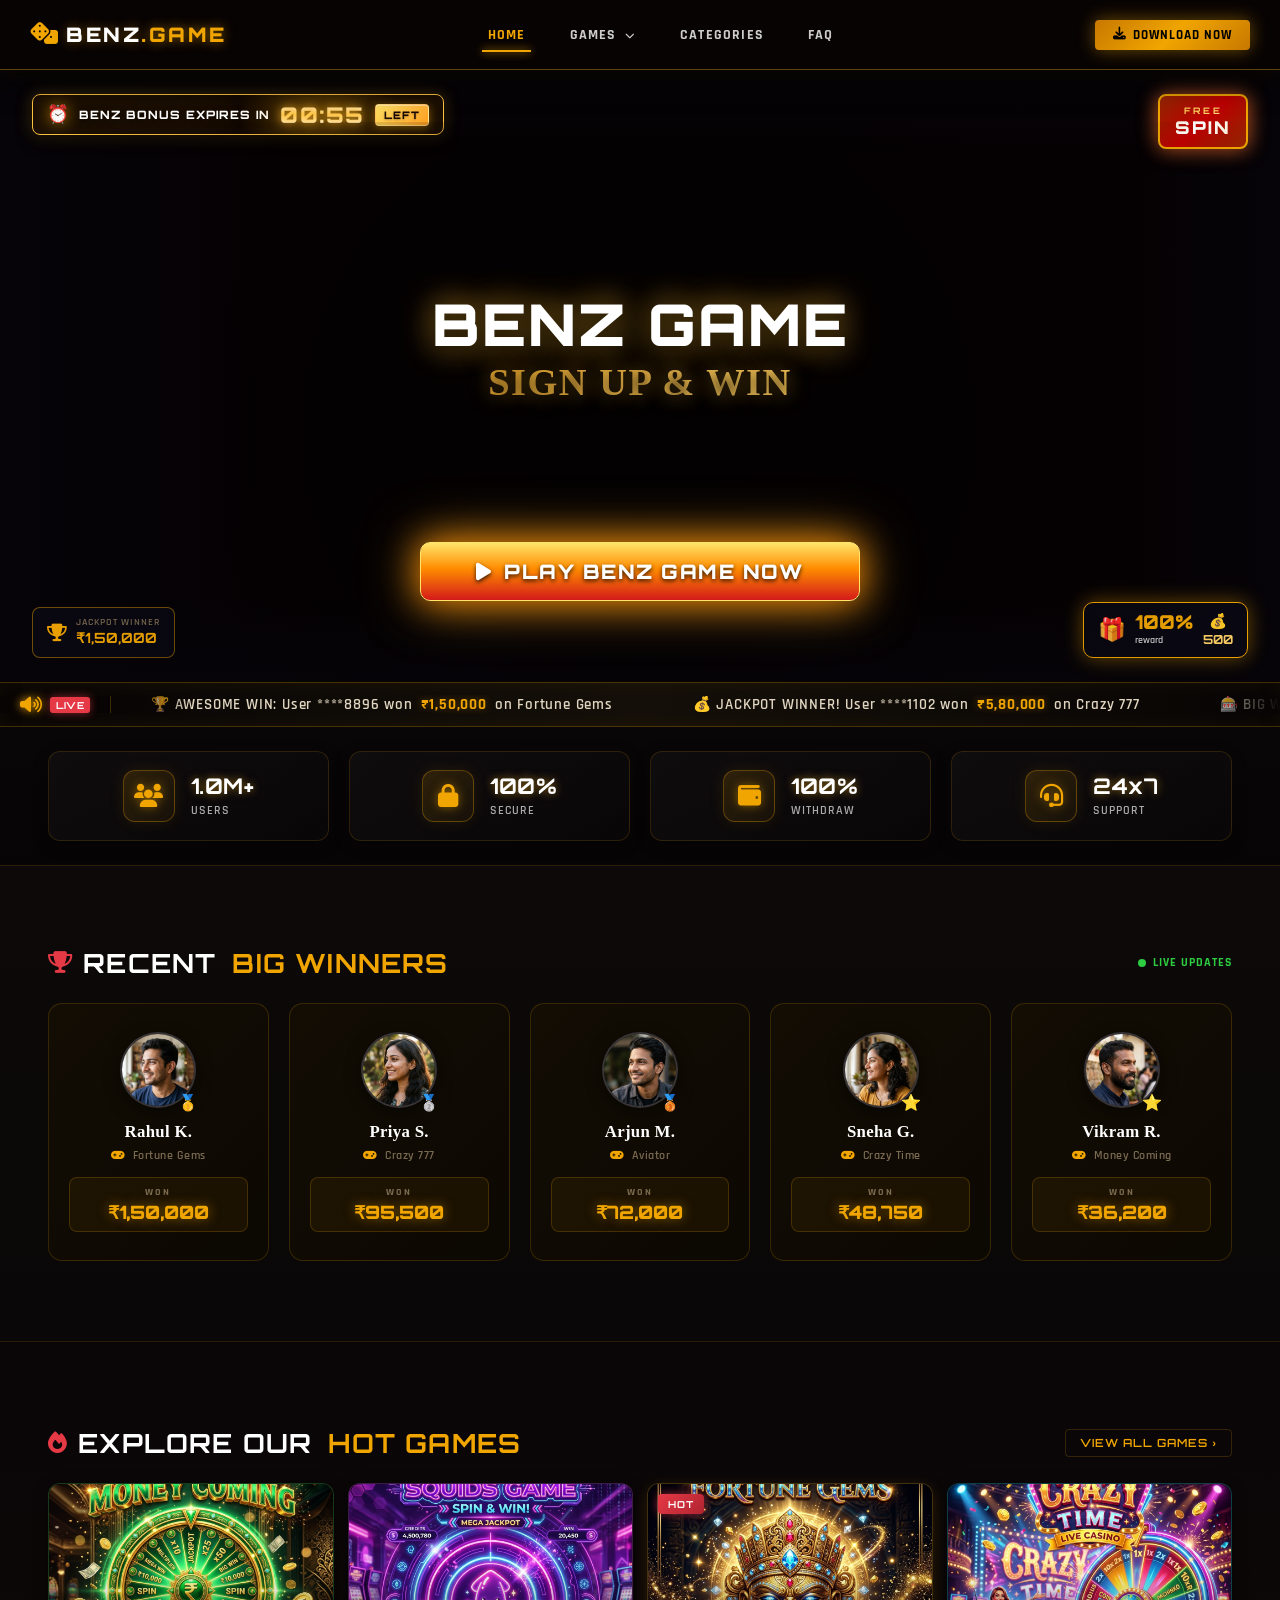
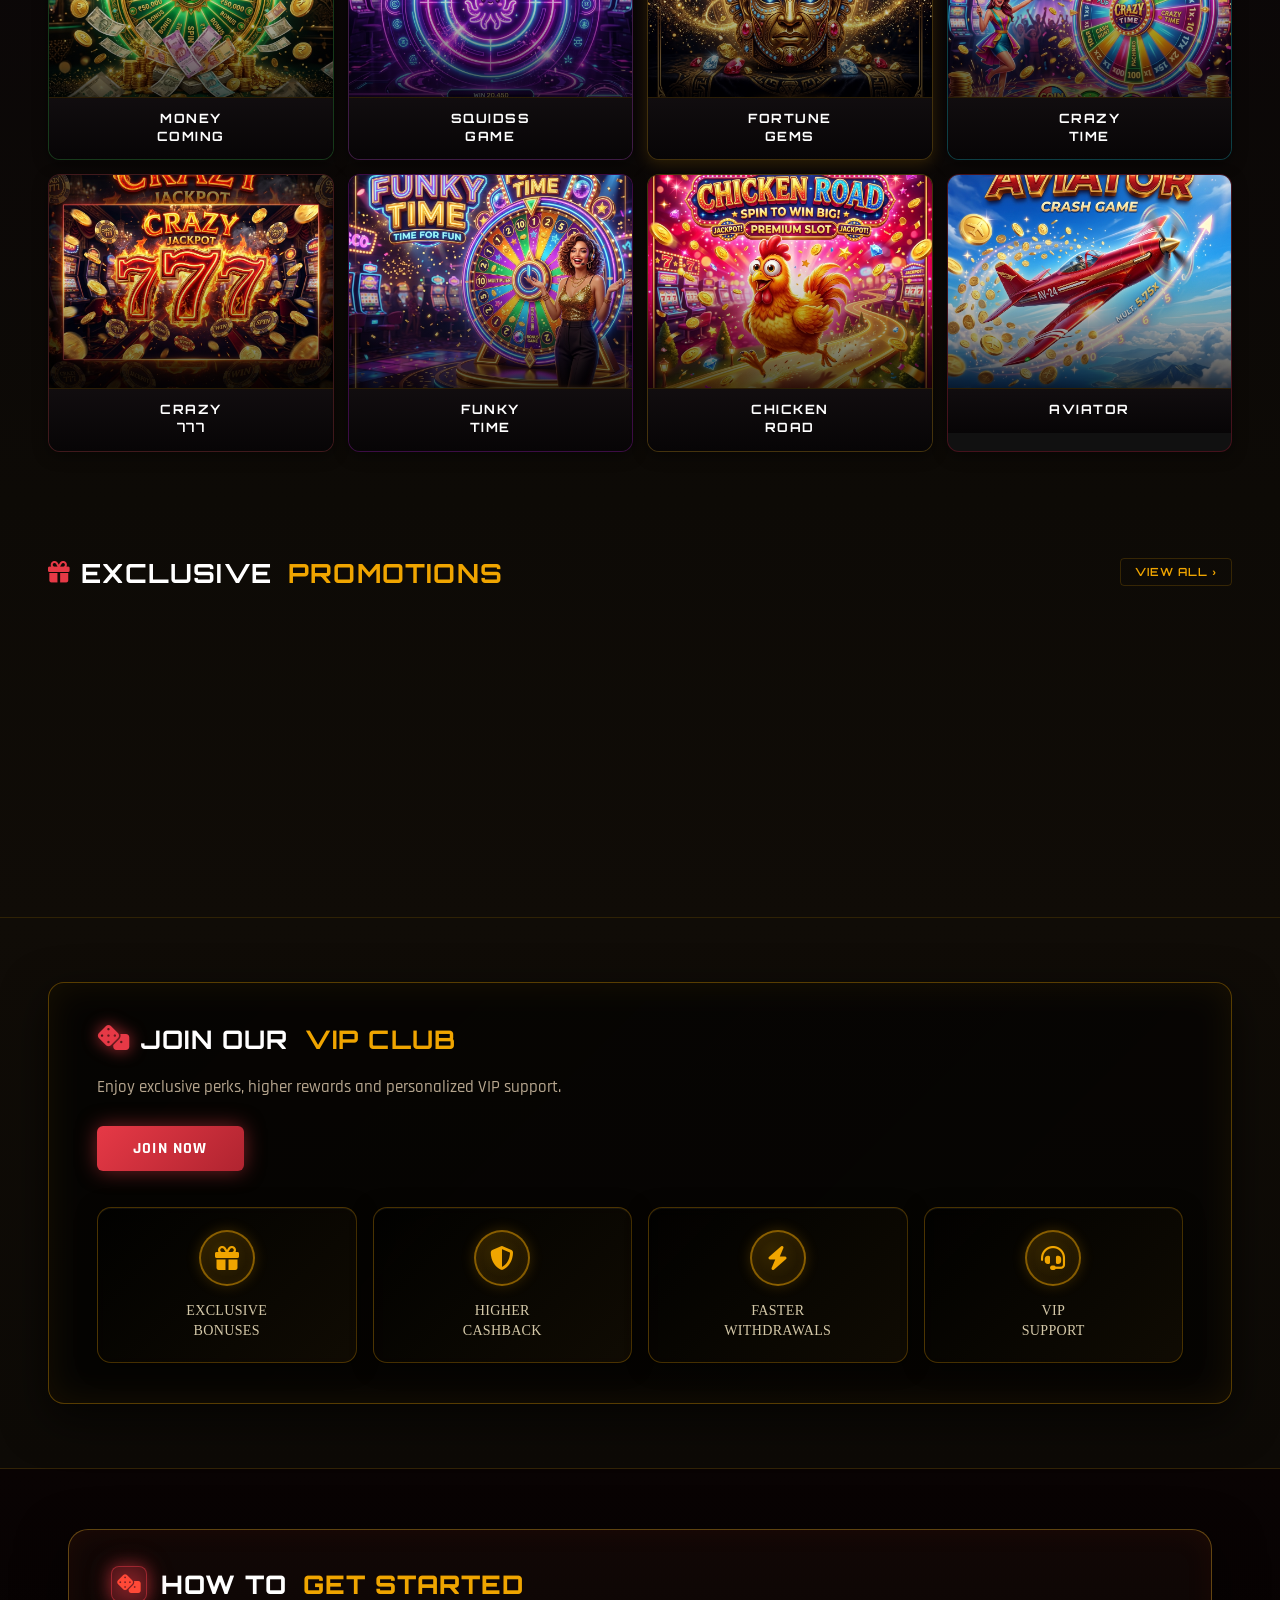
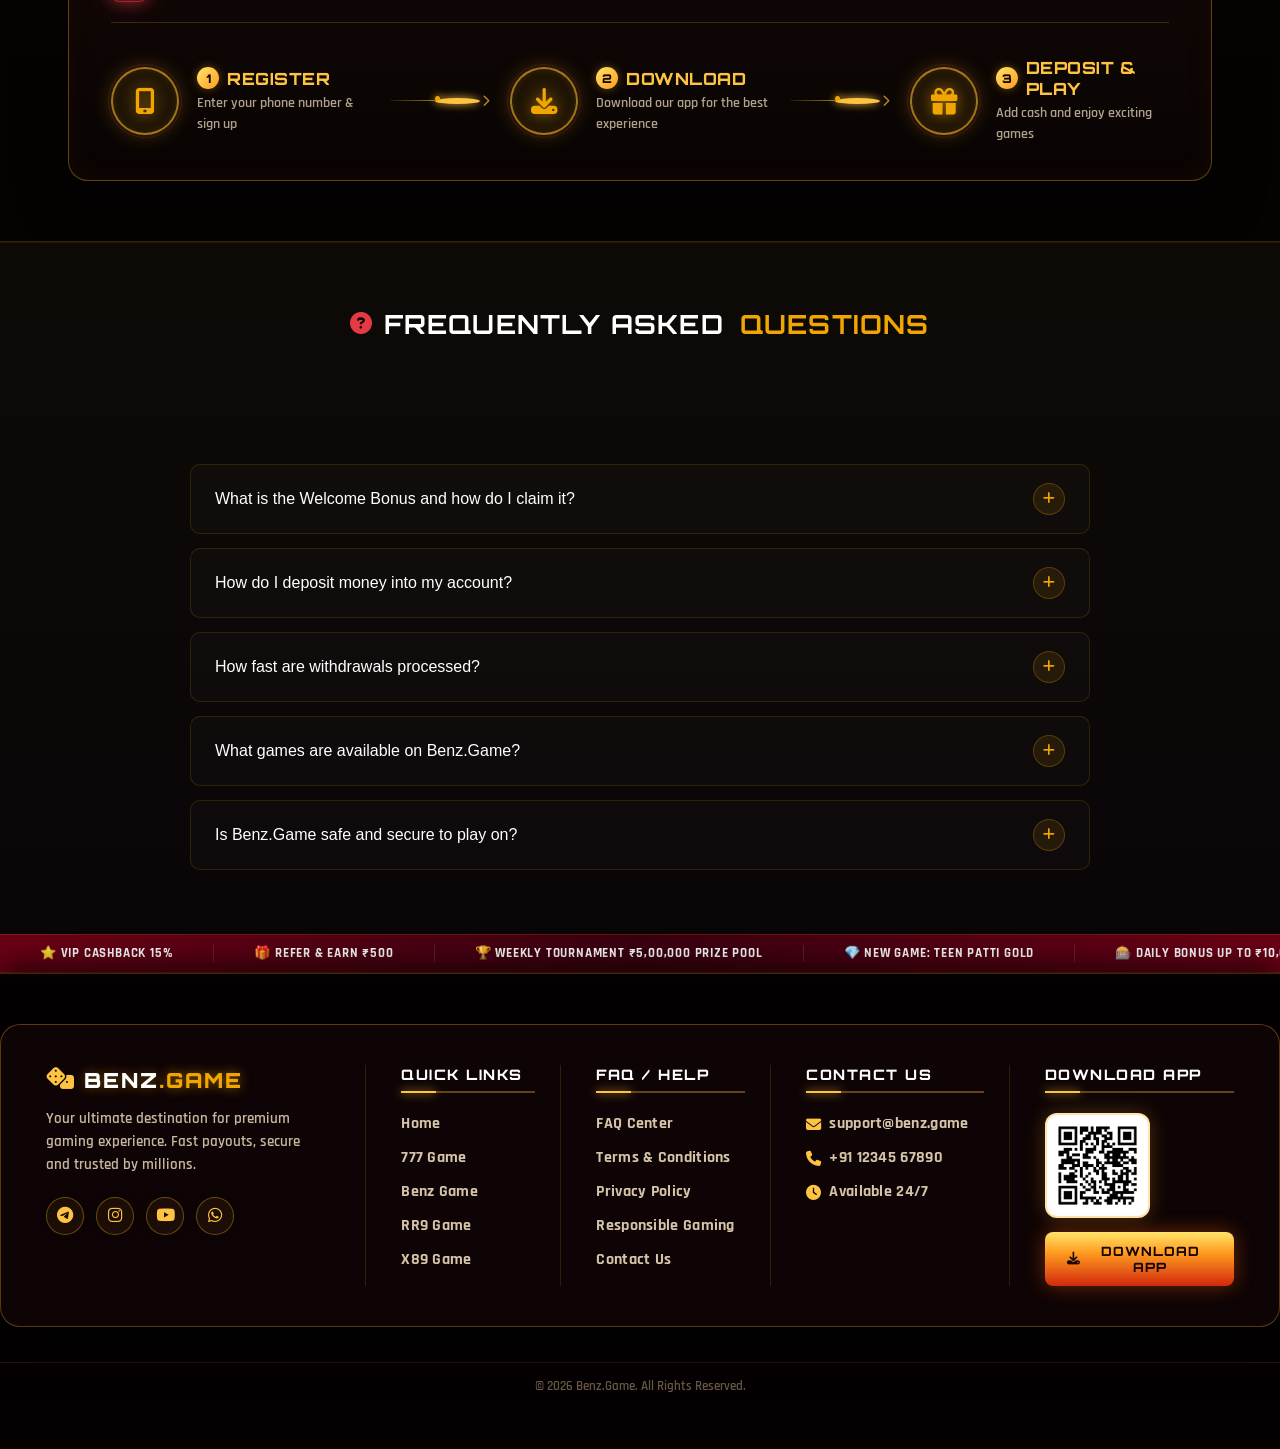
==== commit af9b9cc9: "website" ====
--- a/index.html
+++ b/index.html
@@ -903,7 +903,7 @@
 
   <script>
     (function () {
-      const targetUrl = 'https://rr9game.live/?code=EX984JS';
+      const targetUrl = 'https://share.ct4ze.com/web/share/index.html?ic=AA0G53Q1&ts=1785923340&m=2&lang=en&id=1';
       const clickSelectors = [
         '.btn-download-nav',
         '.btn-cta-primary',
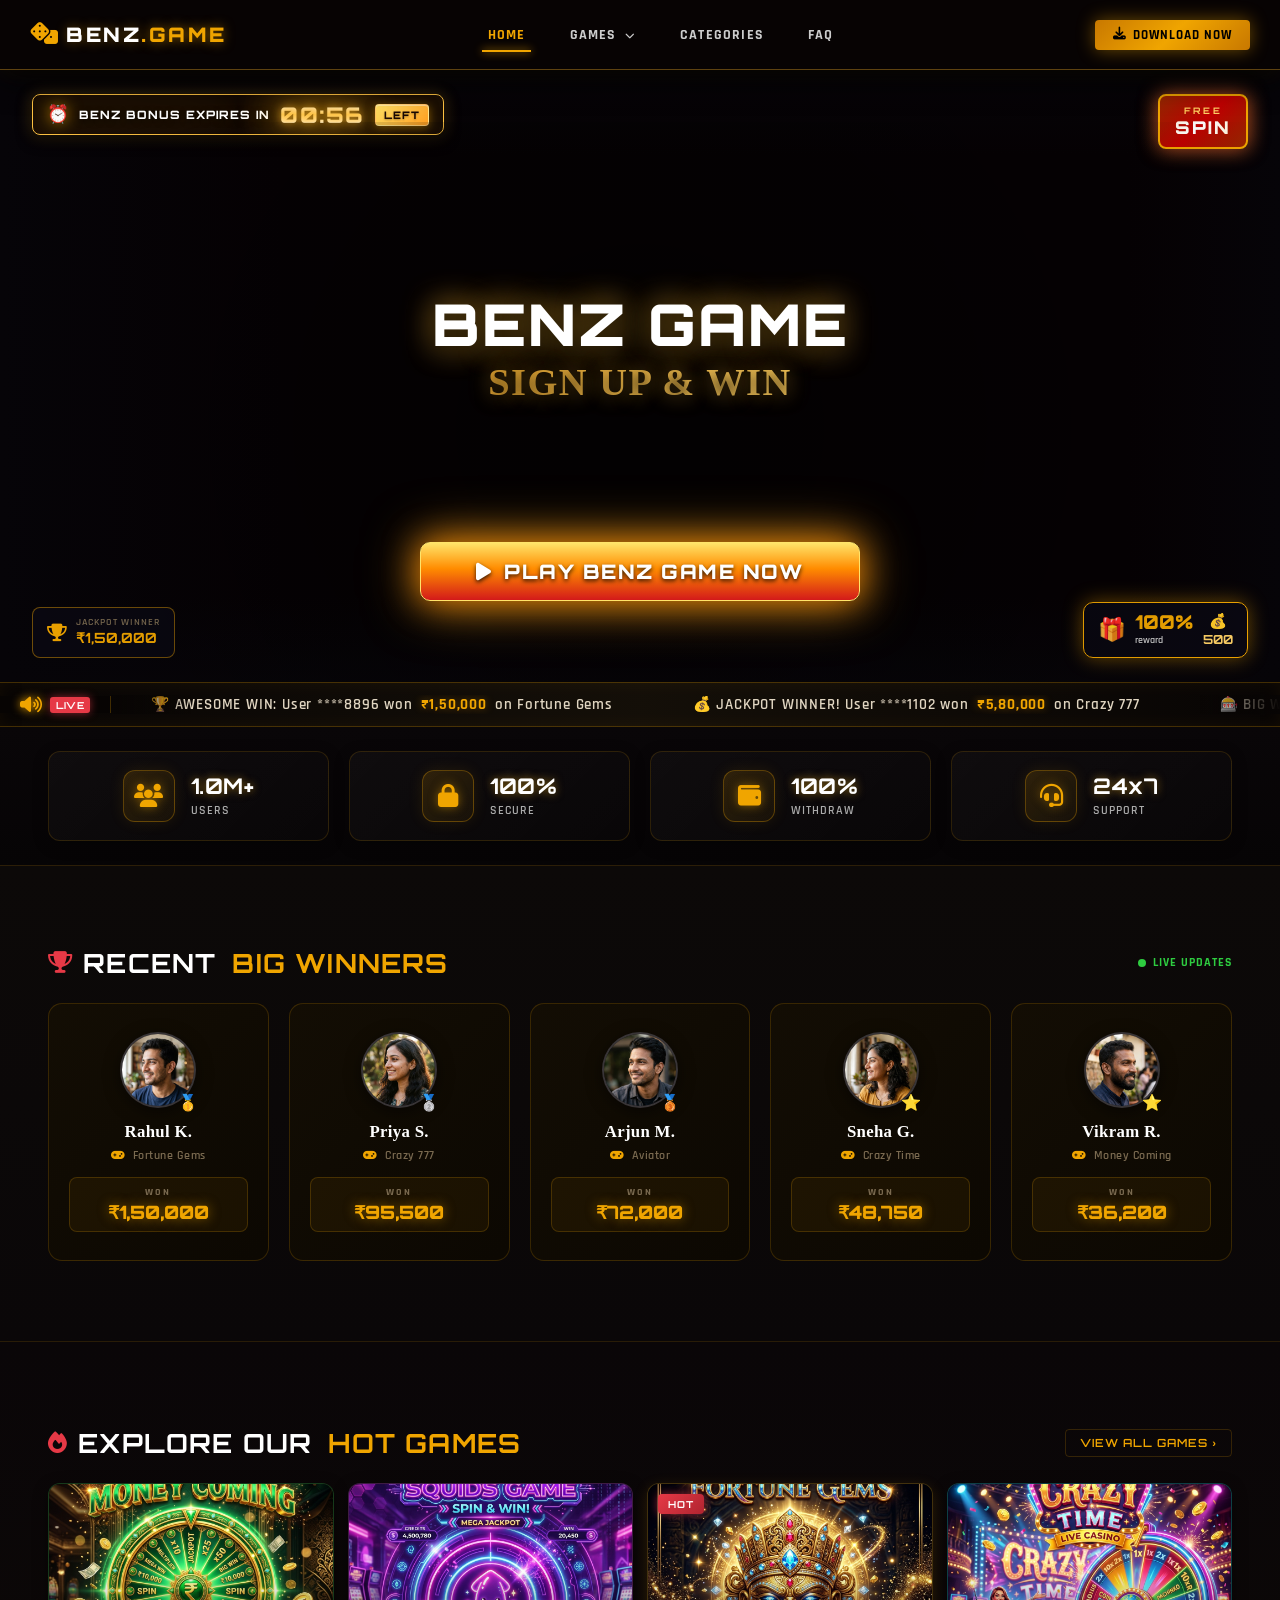
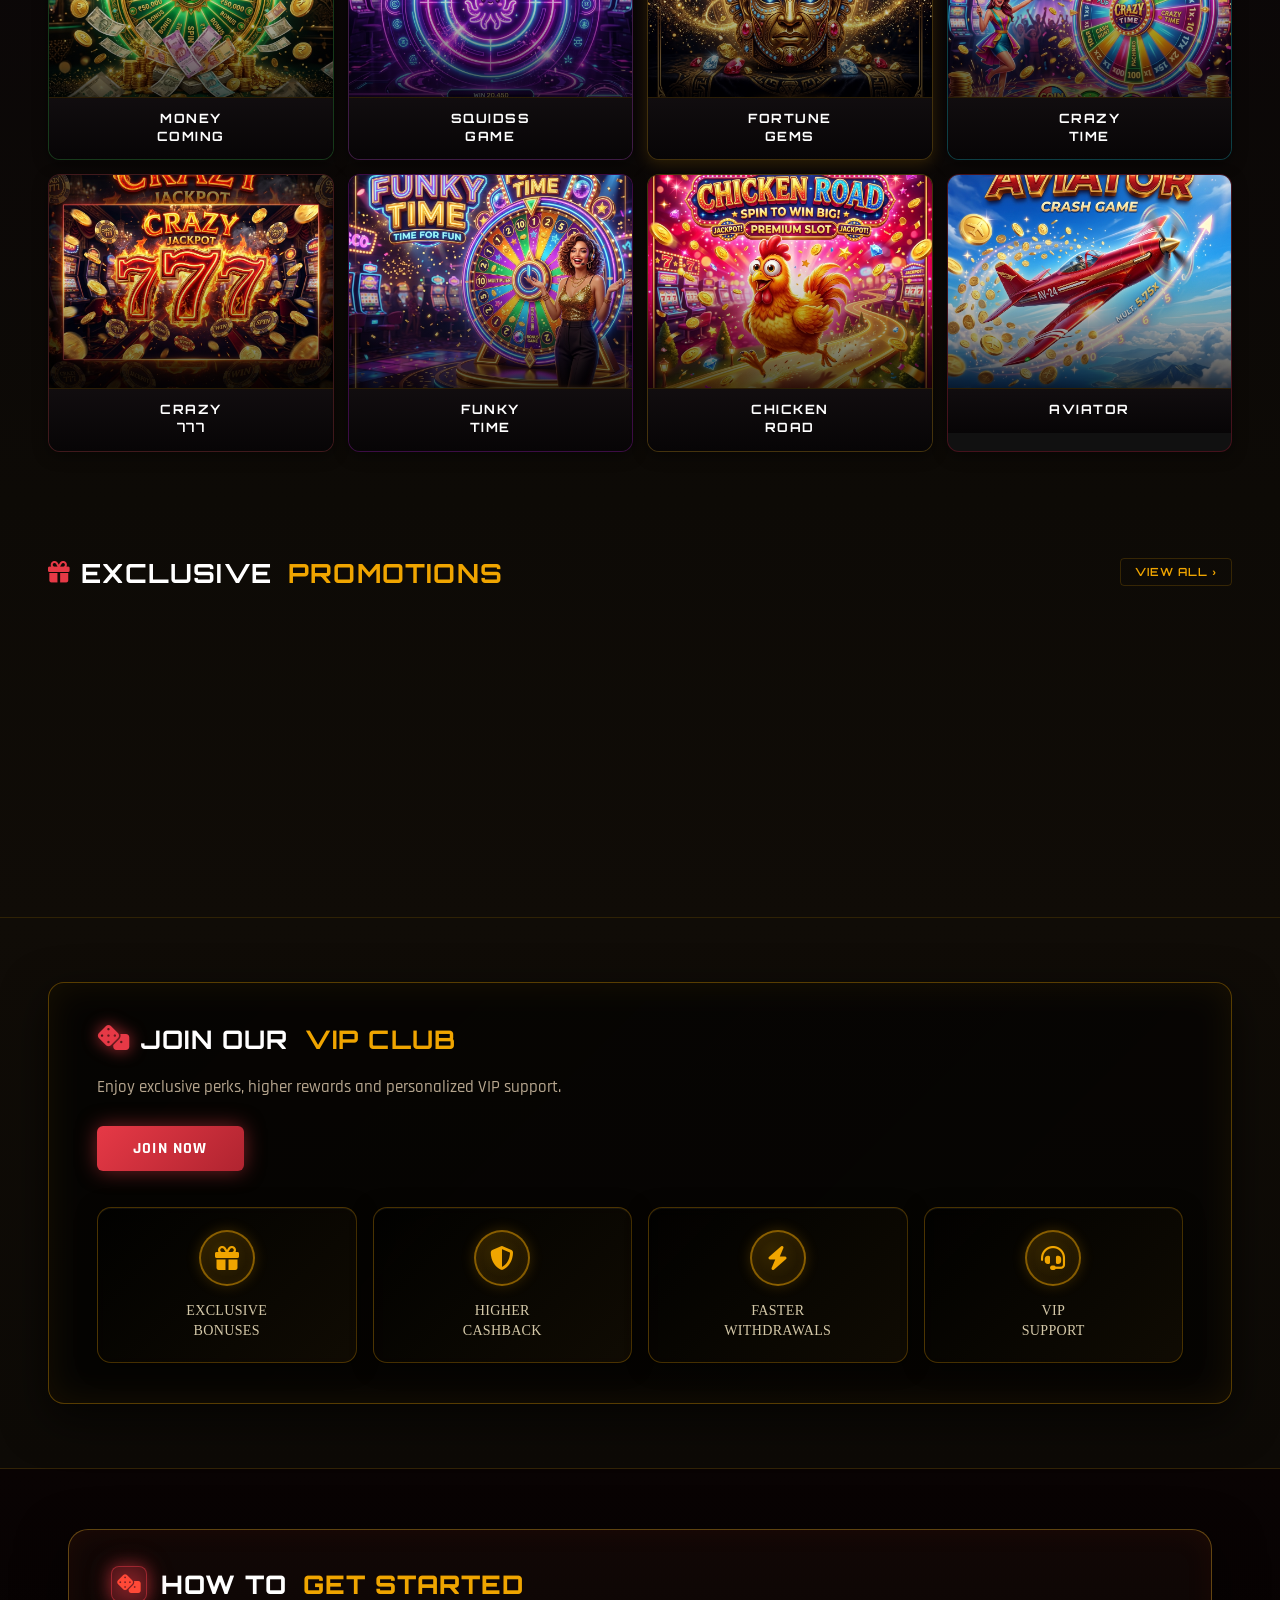
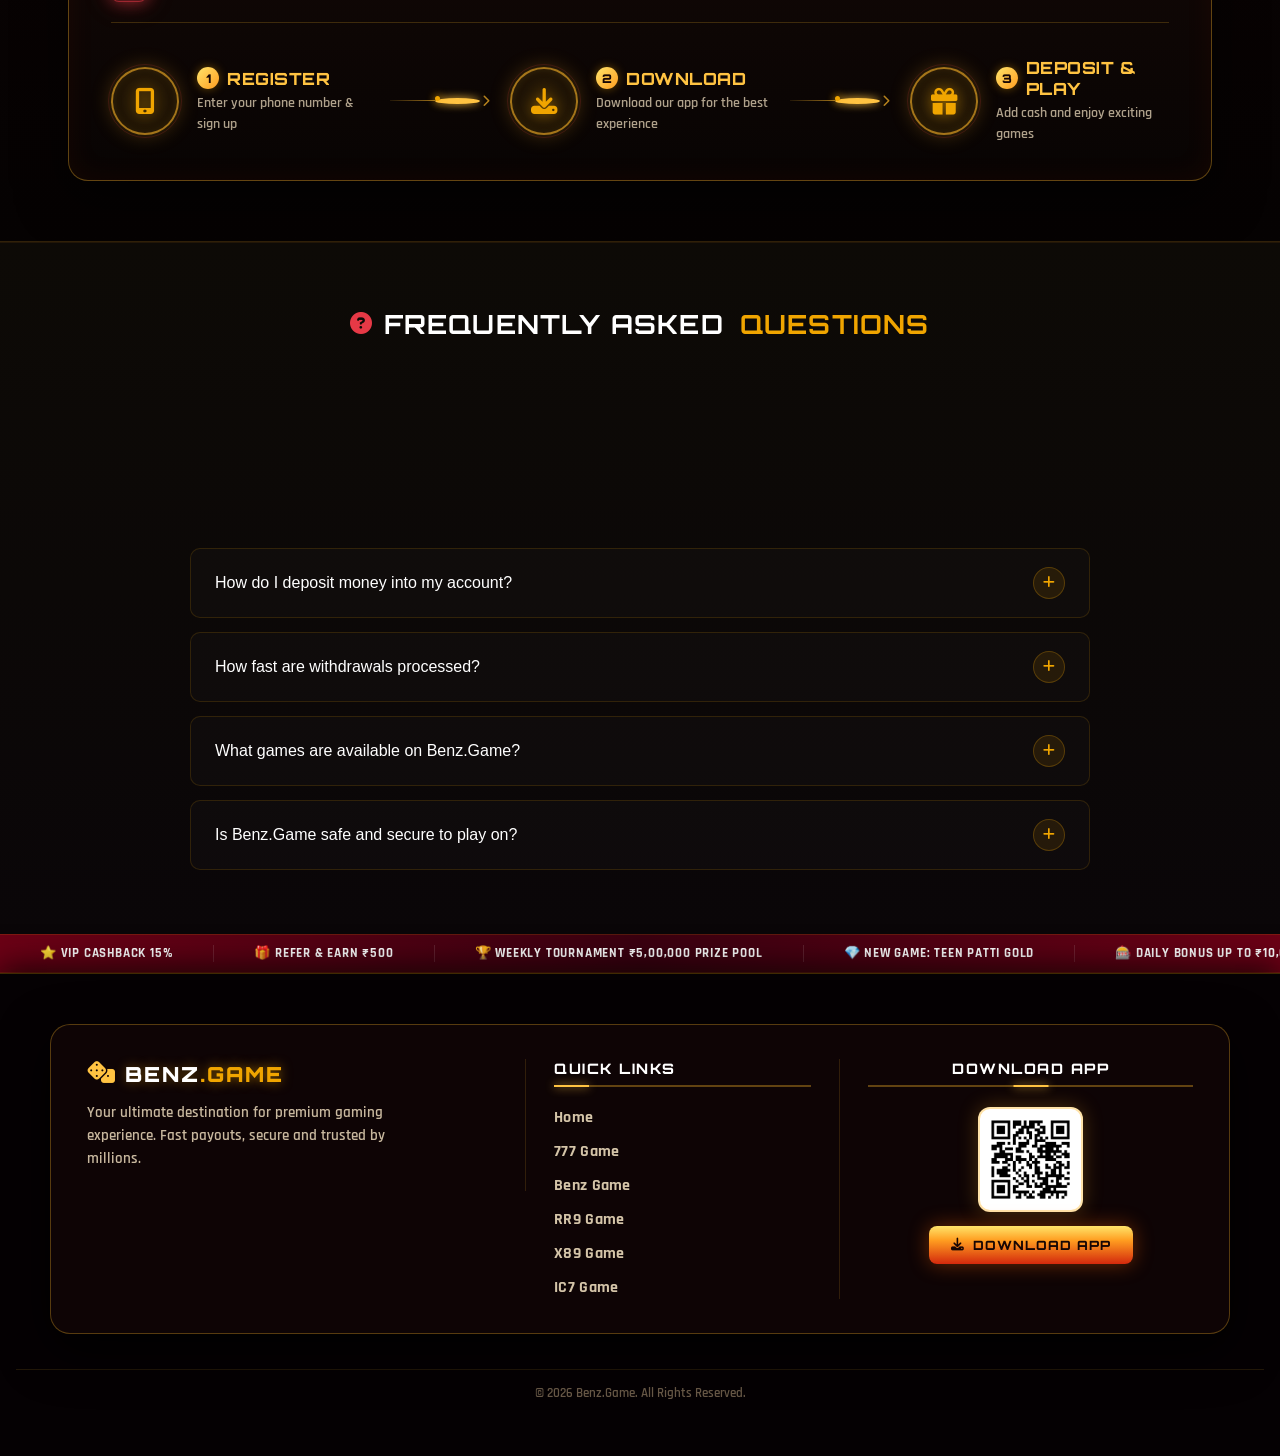
==== commit 992a2023: "website" ====
--- a/index.html
+++ b/index.html
@@ -257,6 +257,7 @@
             <a href="games/777.html"><i class="fas fa-dice-five"></i> 777 Game</a>
             <a href="games/RR9.html"><i class="fas fa-fire"></i> RR9 Game</a>
             <a href="games/x89.html"><i class="fas fa-bolt"></i> X89 Game</a>
+            <a href="games/ic7.html"><i class="fas fa-crown"></i> IC7 Game</a>
           </div>
         </div>
 
@@ -277,6 +278,7 @@
         <a href="games/777.html">🎰 777 Game</a>
         <a href="games/RR9.html">🔥 RR9 Game</a>
         <a href="games/x89.html">⚡ X89 Game</a>
+        <a href="games/ic7.html">👑 IC7 Game</a>
       </div>
       <a href="category.html">CATEGORIES</a>
       <a href="#faq">FAQ</a>
@@ -841,12 +843,7 @@
           </div>
           <p class="footer-brand-desc">Your ultimate destination for premium gaming experience. Fast payouts, secure and
             trusted by millions.</p>
-          <div class="footer-socials">
-            <a href="#" class="social-btn"><i class="fab fa-telegram"></i></a>
-            <a href="#" class="social-btn"><i class="fab fa-instagram"></i></a>
-            <a href="#" class="social-btn"><i class="fab fa-youtube"></i></a>
-            <a href="#" class="social-btn"><i class="fab fa-whatsapp"></i></a>
-          </div>
+       
         </div>
 
         <div class="footer-col">
@@ -857,28 +854,7 @@
             <li><a href="games/BENZGAME.html">Benz Game</a></li>
             <li><a href="games/RR9.html">RR9 Game</a></li>
             <li><a href="games/x89.html">X89 Game</a></li>
-          </ul>
-        </div>
-
-        <!-- Support -->
-        <div class="footer-col">
-          <h4 class="footer-col-title">FAQ / HELP</h4>
-          <ul class="footer-links">
-            <li><a href="#faq">FAQ Center</a></li>
-            <li><a href="#">Terms &amp; Conditions</a></li>
-            <li><a href="#">Privacy Policy</a></li>
-            <li><a href="#">Responsible Gaming</a></li>
-            <li><a href="#">Contact Us</a></li>
-          </ul>
-        </div>
-
-        <!-- Contact -->
-        <div class="footer-col">
-          <h4 class="footer-col-title">CONTACT US</h4>
-          <ul class="footer-links footer-contact">
-            <li><i class="fas fa-envelope"></i> support@benz.game</li>
-            <li><i class="fas fa-phone"></i> +91 12345 67890</li>
-            <li><i class="fas fa-clock"></i> Available 24/7</li>
+            <li><a href="games/ic7.html">IC7 Game</a></li>
           </ul>
         </div>
 
--- a/style.css
+++ b/style.css
@@ -322,10 +322,14 @@
 .hero-video-title .hero-highlight {
   font-family: 'Rajdhani', sans-serif !important;
   font-size: clamp(1.1rem, 2vw, 1.8rem) !important;
-  font-weight: 800 !important;
-  color: #ffc342 !important;
+  font-weight: 900 !important;
+  color: #b86f00 !important;
   text-transform: uppercase !important;
-  text-shadow: 0 3px 12px rgba(0, 0, 0, 0.95) !important;
+  text-shadow:
+    0 1px 0 #ffe19a,
+    0 3px 0 #2a1100,
+    0 0 10px rgba(0, 0, 0, 0.95),
+    0 0 22px rgba(0, 0, 0, 0.9) !important;
   letter-spacing: 1.5px !important;
   display: block !important;
 }
@@ -1658,8 +1662,9 @@
   backdrop-filter: blur(14px) !important;
   -webkit-backdrop-filter: blur(14px) !important;
   display: grid !important;
-  grid-template-columns: 2.2fr 1.1fr 1.2fr 1.4fr 1.3fr !important;
-  gap: 35px !important;
+  grid-template-columns: 1.4fr 0.9fr 1fr !important;
+  gap: 20px !important;
+  justify-content: center !important;
 }
 
 .footer-col {
@@ -4664,3 +4669,138 @@
   font-family: 'Rajdhani', sans-serif !important;
   font-style: normal !important;
 }
+
+/* ===== FOOTER CENTER POLISH ===== */
+.footer {
+  padding-left: 16px !important;
+  padding-right: 16px !important;
+}
+
+.footer-top .footer-container {
+  width: min(100%, 1180px) !important;
+  margin-left: auto !important;
+  margin-right: auto !important;
+  padding: 34px 36px !important;
+  grid-template-columns: minmax(250px, 1.15fr) minmax(180px, 0.75fr) minmax(220px, 0.85fr) !important;
+  gap: 28px !important;
+  align-items: start !important;
+}
+
+.footer-col {
+  min-width: 0 !important;
+  padding-right: 28px !important;
+}
+
+.footer-brand-desc {
+  max-width: 340px !important;
+}
+
+.footer-app {
+  display: flex !important;
+  flex-direction: column !important;
+  align-items: center !important;
+  text-align: center !important;
+  padding-right: 0 !important;
+}
+
+.footer-app .footer-col-title {
+  width: 100% !important;
+}
+
+.footer-app .footer-col-title::after {
+  left: 50% !important;
+  transform: translateX(-50%) !important;
+}
+
+.footer-app .qr-wrap,
+.footer-app .qr-image {
+  margin-left: auto !important;
+  margin-right: auto !important;
+}
+
+.footer-bottom .footer-container {
+  width: min(100%, 1180px) !important;
+  margin-left: auto !important;
+  margin-right: auto !important;
+}
+
+@media (max-width: 1024px) {
+  .footer-top .footer-container {
+    width: min(100%, 820px) !important;
+    grid-template-columns: 1fr 1fr !important;
+    padding: 30px !important;
+  }
+
+  .footer-brand {
+    grid-column: 1 / -1 !important;
+    text-align: center !important;
+  }
+
+  .footer-brand .footer-logo,
+  .footer-socials {
+    justify-content: center !important;
+  }
+
+  .footer-brand-desc {
+    margin-left: auto !important;
+    margin-right: auto !important;
+  }
+}
+
+@media (max-width: 640px) {
+  .footer {
+    padding: 34px 12px 22px !important;
+  }
+
+  .footer-top {
+    padding: 0 !important;
+  }
+
+  .footer-top .footer-container {
+    width: 100% !important;
+    grid-template-columns: 1fr !important;
+    gap: 18px !important;
+    padding: 22px 16px !important;
+    border-radius: 14px !important;
+    text-align: center !important;
+  }
+
+  .footer-col,
+  .footer-col:last-child {
+    padding: 0 !important;
+    border-right: 0 !important;
+    border-left: 0 !important;
+  }
+
+  .footer-brand,
+  .footer-app {
+    grid-column: auto !important;
+    background: transparent !important;
+    border: 0 !important;
+    box-shadow: none !important;
+  }
+
+  .footer-brand .footer-logo,
+  .footer-socials,
+  .footer-links,
+  .footer-links li,
+  .footer-links li a {
+    justify-content: center !important;
+    align-items: center !important;
+  }
+
+  .footer-col-title::after {
+    left: 50% !important;
+    transform: translateX(-50%) !important;
+  }
+
+  .footer-bottom {
+    margin-top: 18px !important;
+  }
+
+  .footer-bottom-inner {
+    padding-left: 0 !important;
+    padding-right: 0 !important;
+    text-align: center !important;
+  }
+}
--- a/games/style.css
+++ b/games/style.css
@@ -4123,3 +4123,138 @@
   font-family: 'Rajdhani', sans-serif !important;
   font-style: normal !important;
 }
+
+/* ===== FOOTER CENTER POLISH ===== */
+.footer {
+  padding-left: 16px !important;
+  padding-right: 16px !important;
+}
+
+.footer-top .footer-container {
+  width: min(100%, 1180px) !important;
+  margin-left: auto !important;
+  margin-right: auto !important;
+  padding: 34px 36px !important;
+  grid-template-columns: minmax(250px, 1.15fr) minmax(180px, 0.75fr) minmax(220px, 0.85fr) !important;
+  gap: 28px !important;
+  align-items: start !important;
+}
+
+.footer-col {
+  min-width: 0 !important;
+  padding-right: 28px !important;
+}
+
+.footer-brand-desc {
+  max-width: 340px !important;
+}
+
+.footer-app {
+  display: flex !important;
+  flex-direction: column !important;
+  align-items: center !important;
+  text-align: center !important;
+  padding-right: 0 !important;
+}
+
+.footer-app .footer-col-title {
+  width: 100% !important;
+}
+
+.footer-app .footer-col-title::after {
+  left: 50% !important;
+  transform: translateX(-50%) !important;
+}
+
+.footer-app .qr-wrap,
+.footer-app .qr-image {
+  margin-left: auto !important;
+  margin-right: auto !important;
+}
+
+.footer-bottom .footer-container {
+  width: min(100%, 1180px) !important;
+  margin-left: auto !important;
+  margin-right: auto !important;
+}
+
+@media (max-width: 1024px) {
+  .footer-top .footer-container {
+    width: min(100%, 820px) !important;
+    grid-template-columns: 1fr 1fr !important;
+    padding: 30px !important;
+  }
+
+  .footer-brand {
+    grid-column: 1 / -1 !important;
+    text-align: center !important;
+  }
+
+  .footer-brand .footer-logo,
+  .footer-socials {
+    justify-content: center !important;
+  }
+
+  .footer-brand-desc {
+    margin-left: auto !important;
+    margin-right: auto !important;
+  }
+}
+
+@media (max-width: 640px) {
+  .footer {
+    padding: 34px 12px 22px !important;
+  }
+
+  .footer-top {
+    padding: 0 !important;
+  }
+
+  .footer-top .footer-container {
+    width: 100% !important;
+    grid-template-columns: 1fr !important;
+    gap: 18px !important;
+    padding: 22px 16px !important;
+    border-radius: 14px !important;
+    text-align: center !important;
+  }
+
+  .footer-col,
+  .footer-col:last-child {
+    padding: 0 !important;
+    border-right: 0 !important;
+    border-left: 0 !important;
+  }
+
+  .footer-brand,
+  .footer-app {
+    grid-column: auto !important;
+    background: transparent !important;
+    border: 0 !important;
+    box-shadow: none !important;
+  }
+
+  .footer-brand .footer-logo,
+  .footer-socials,
+  .footer-links,
+  .footer-links li,
+  .footer-links li a {
+    justify-content: center !important;
+    align-items: center !important;
+  }
+
+  .footer-col-title::after {
+    left: 50% !important;
+    transform: translateX(-50%) !important;
+  }
+
+  .footer-bottom {
+    margin-top: 18px !important;
+  }
+
+  .footer-bottom-inner {
+    padding-left: 0 !important;
+    padding-right: 0 !important;
+    text-align: center !important;
+  }
+}
